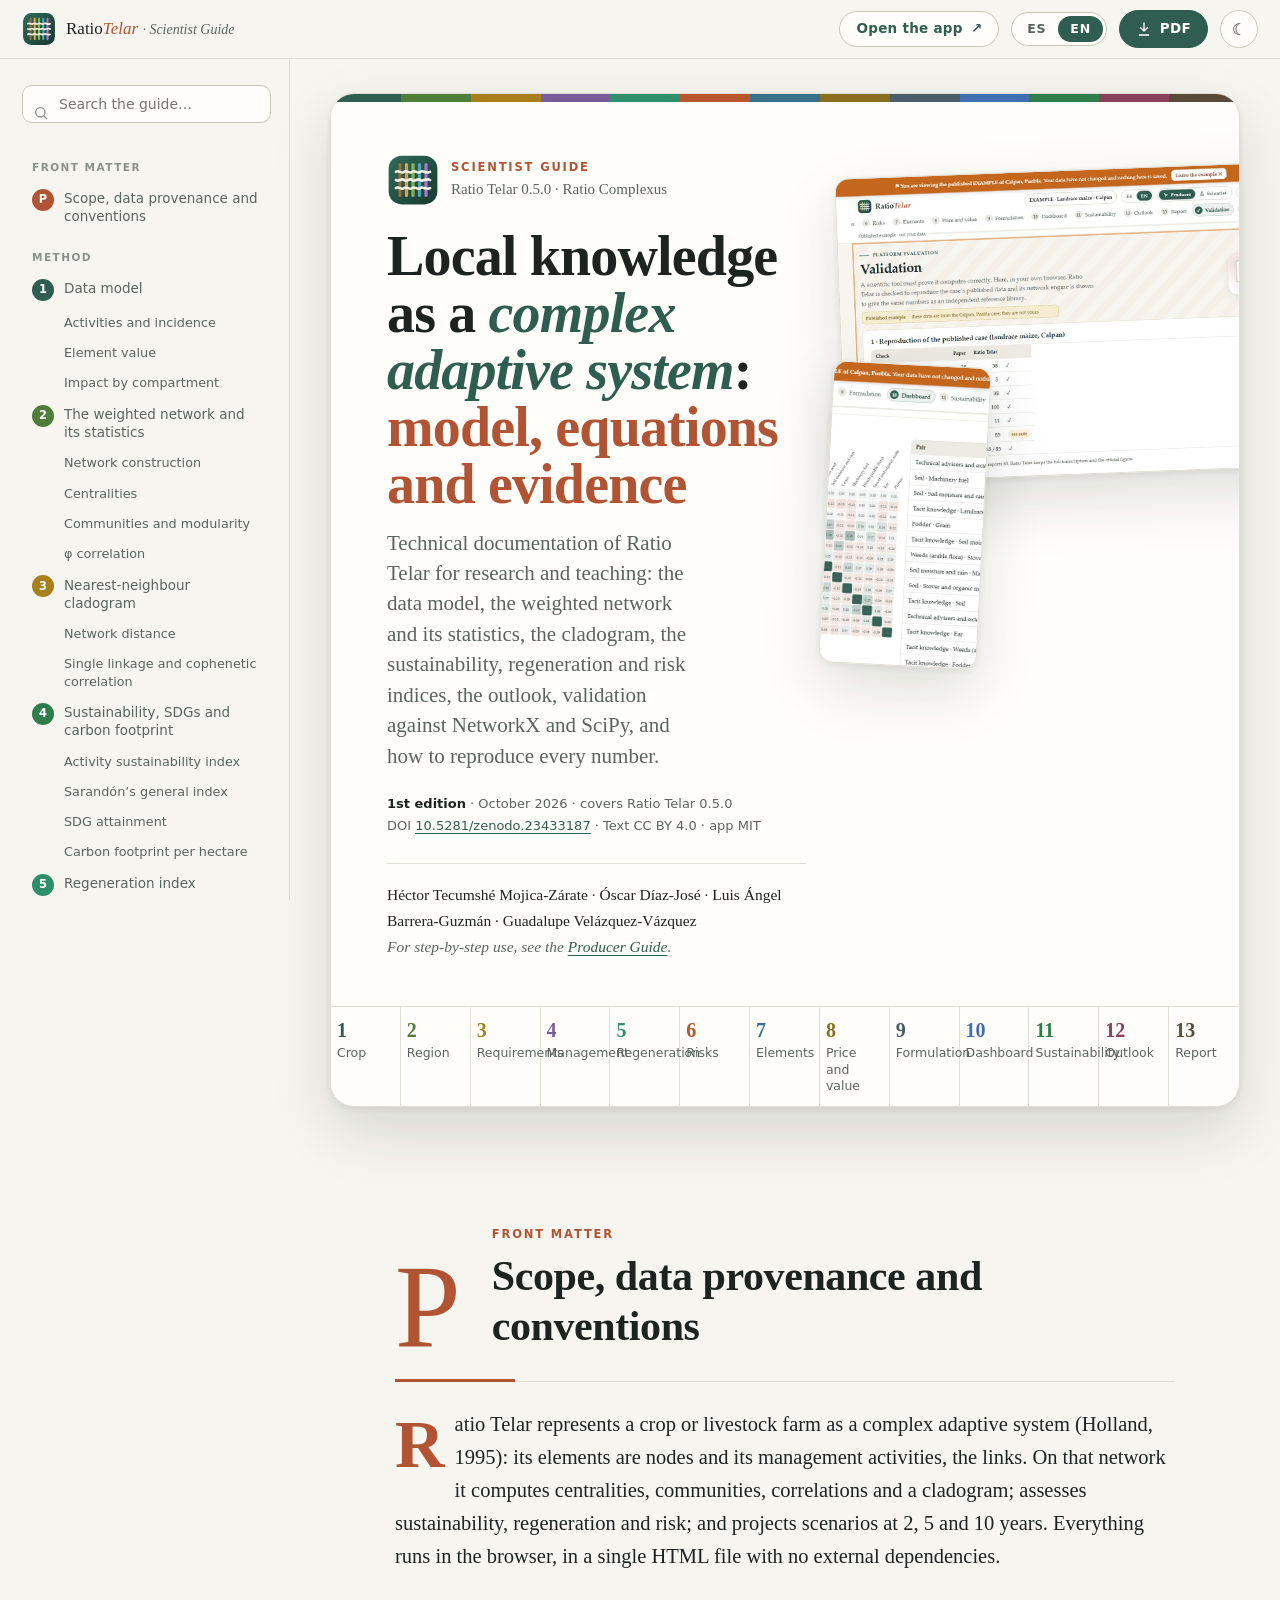
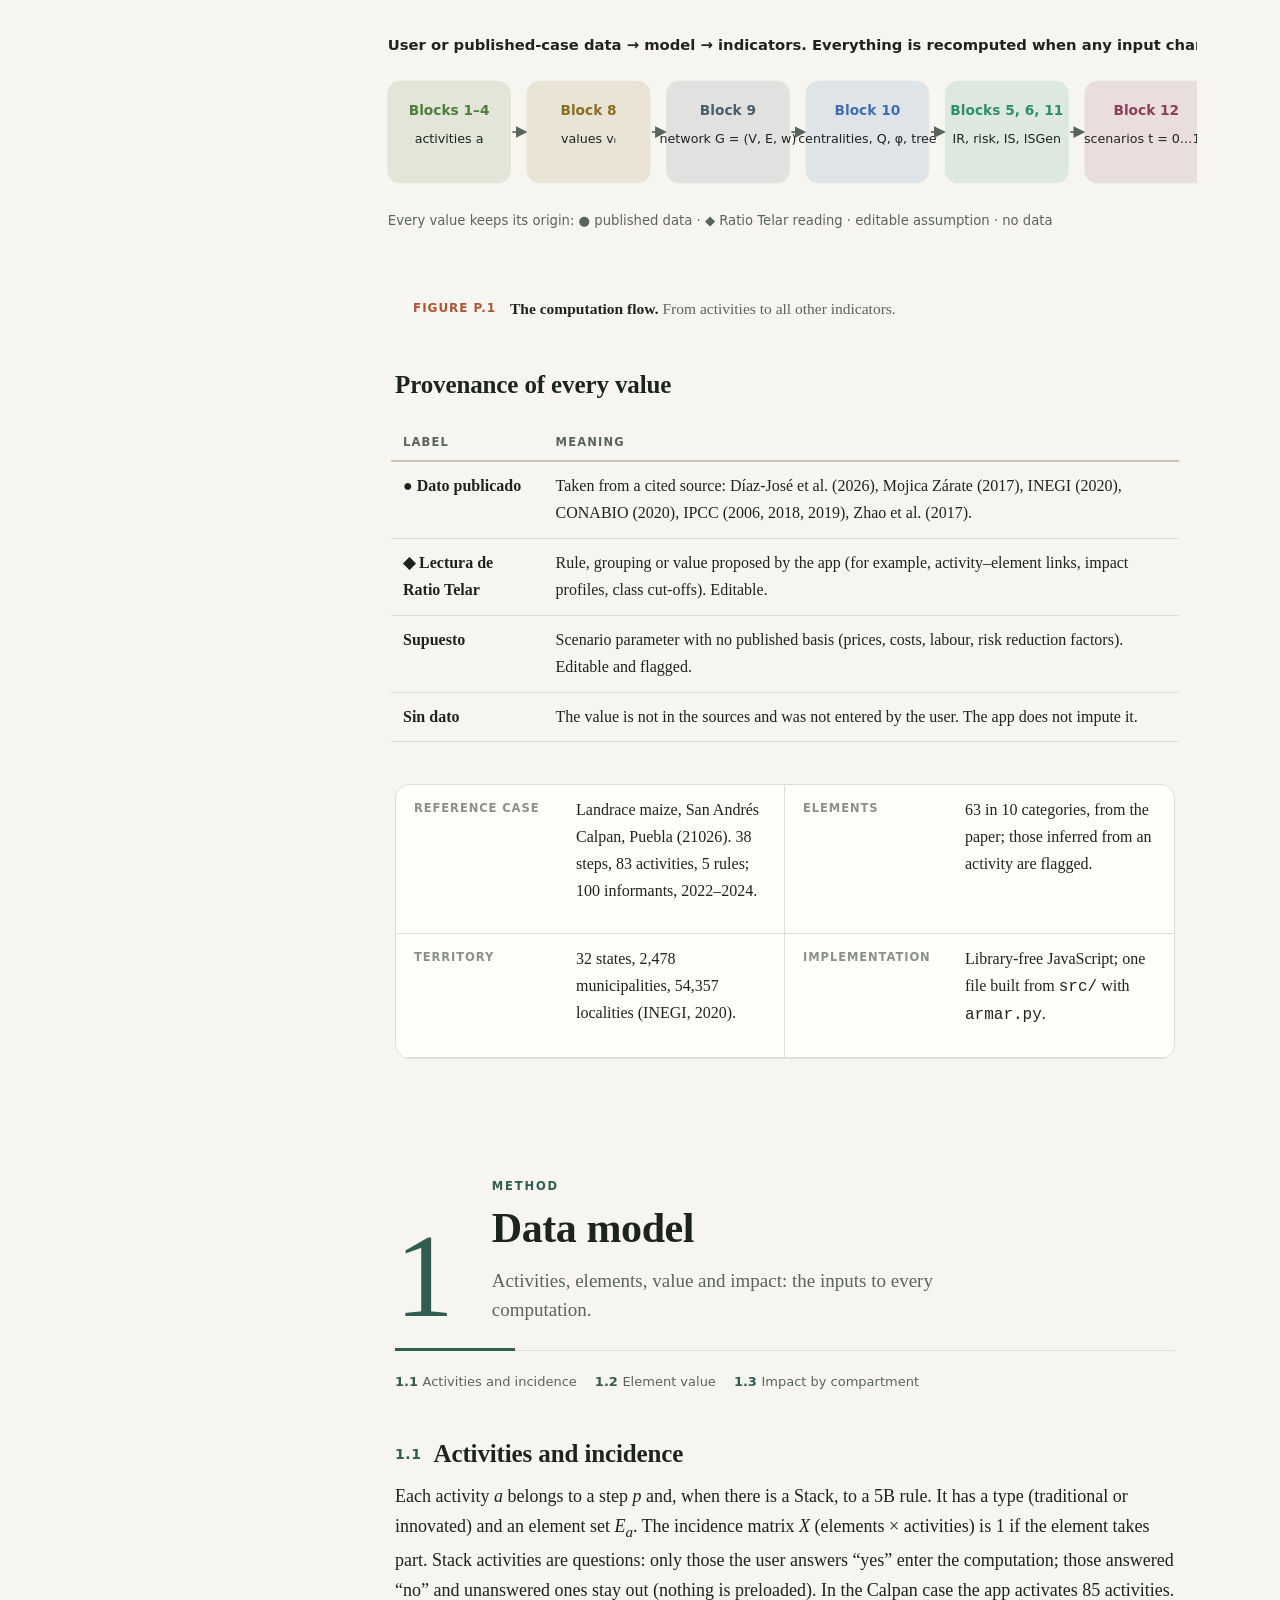
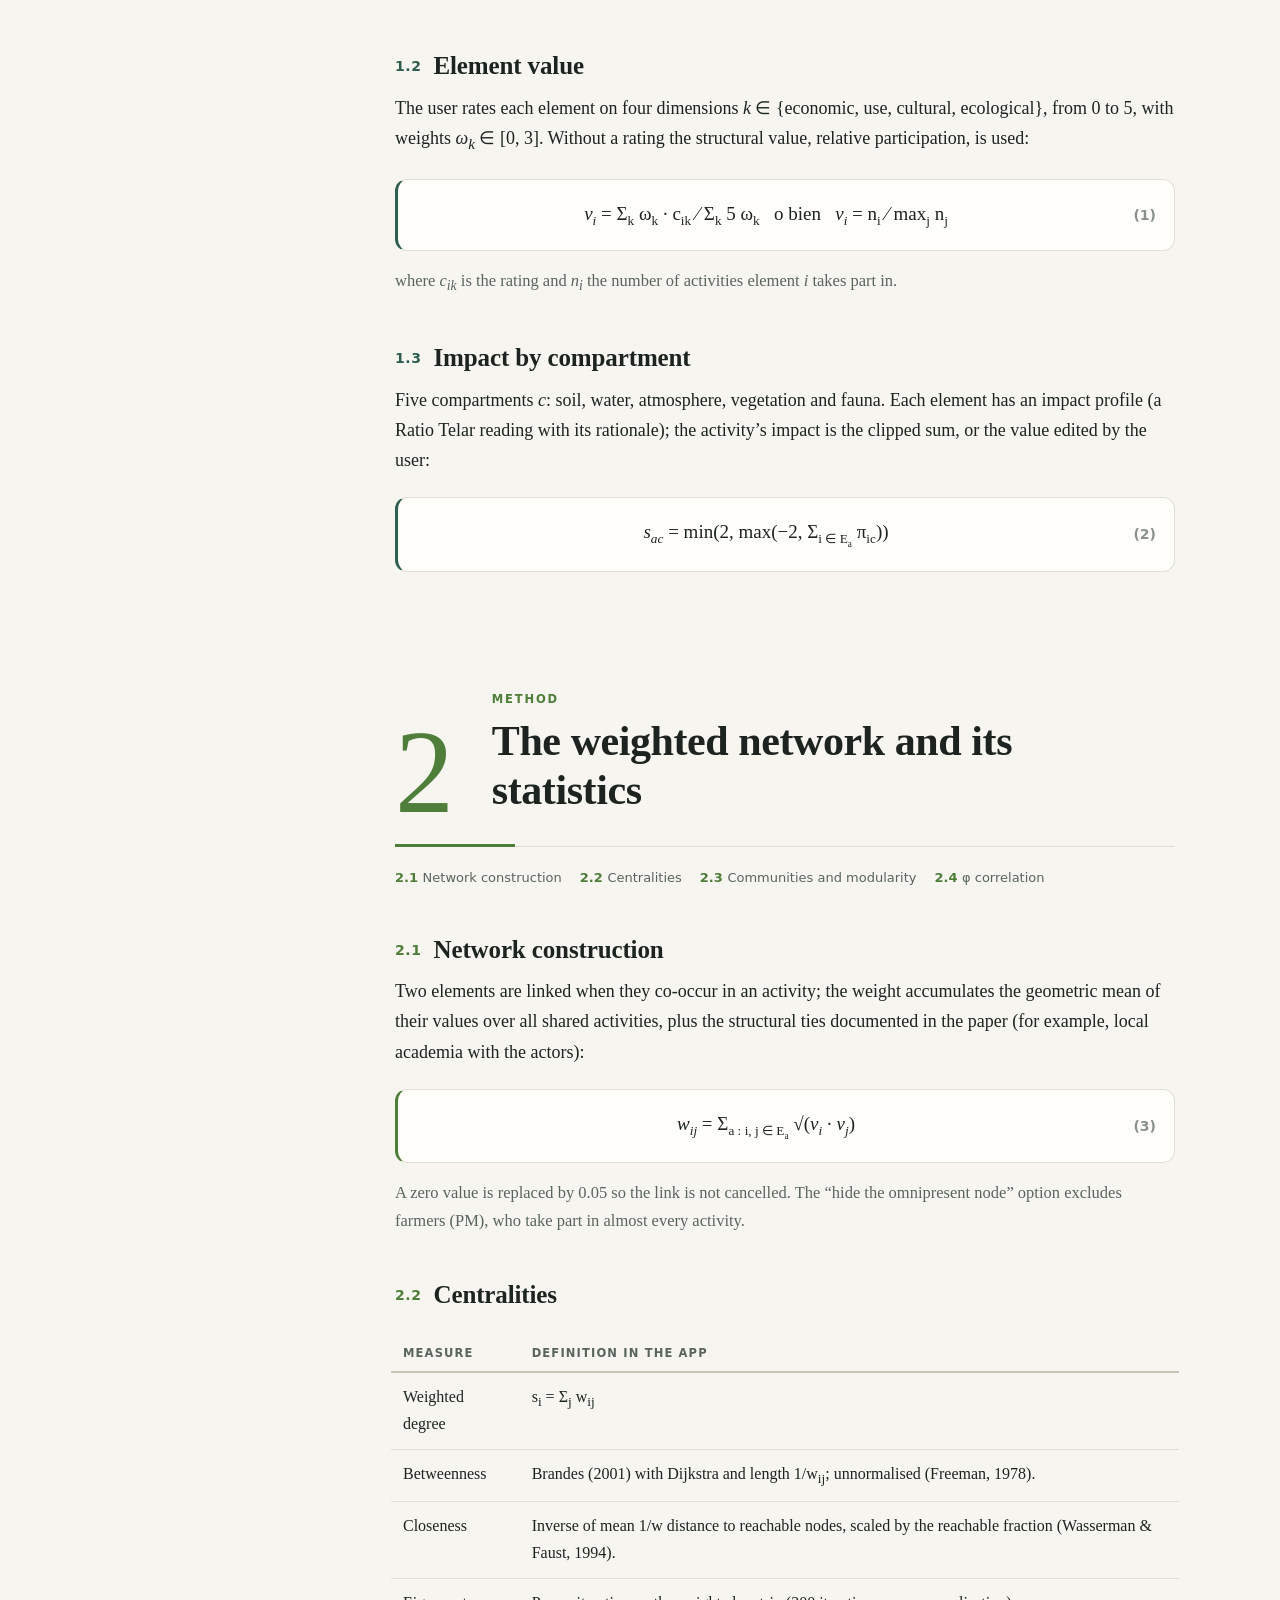
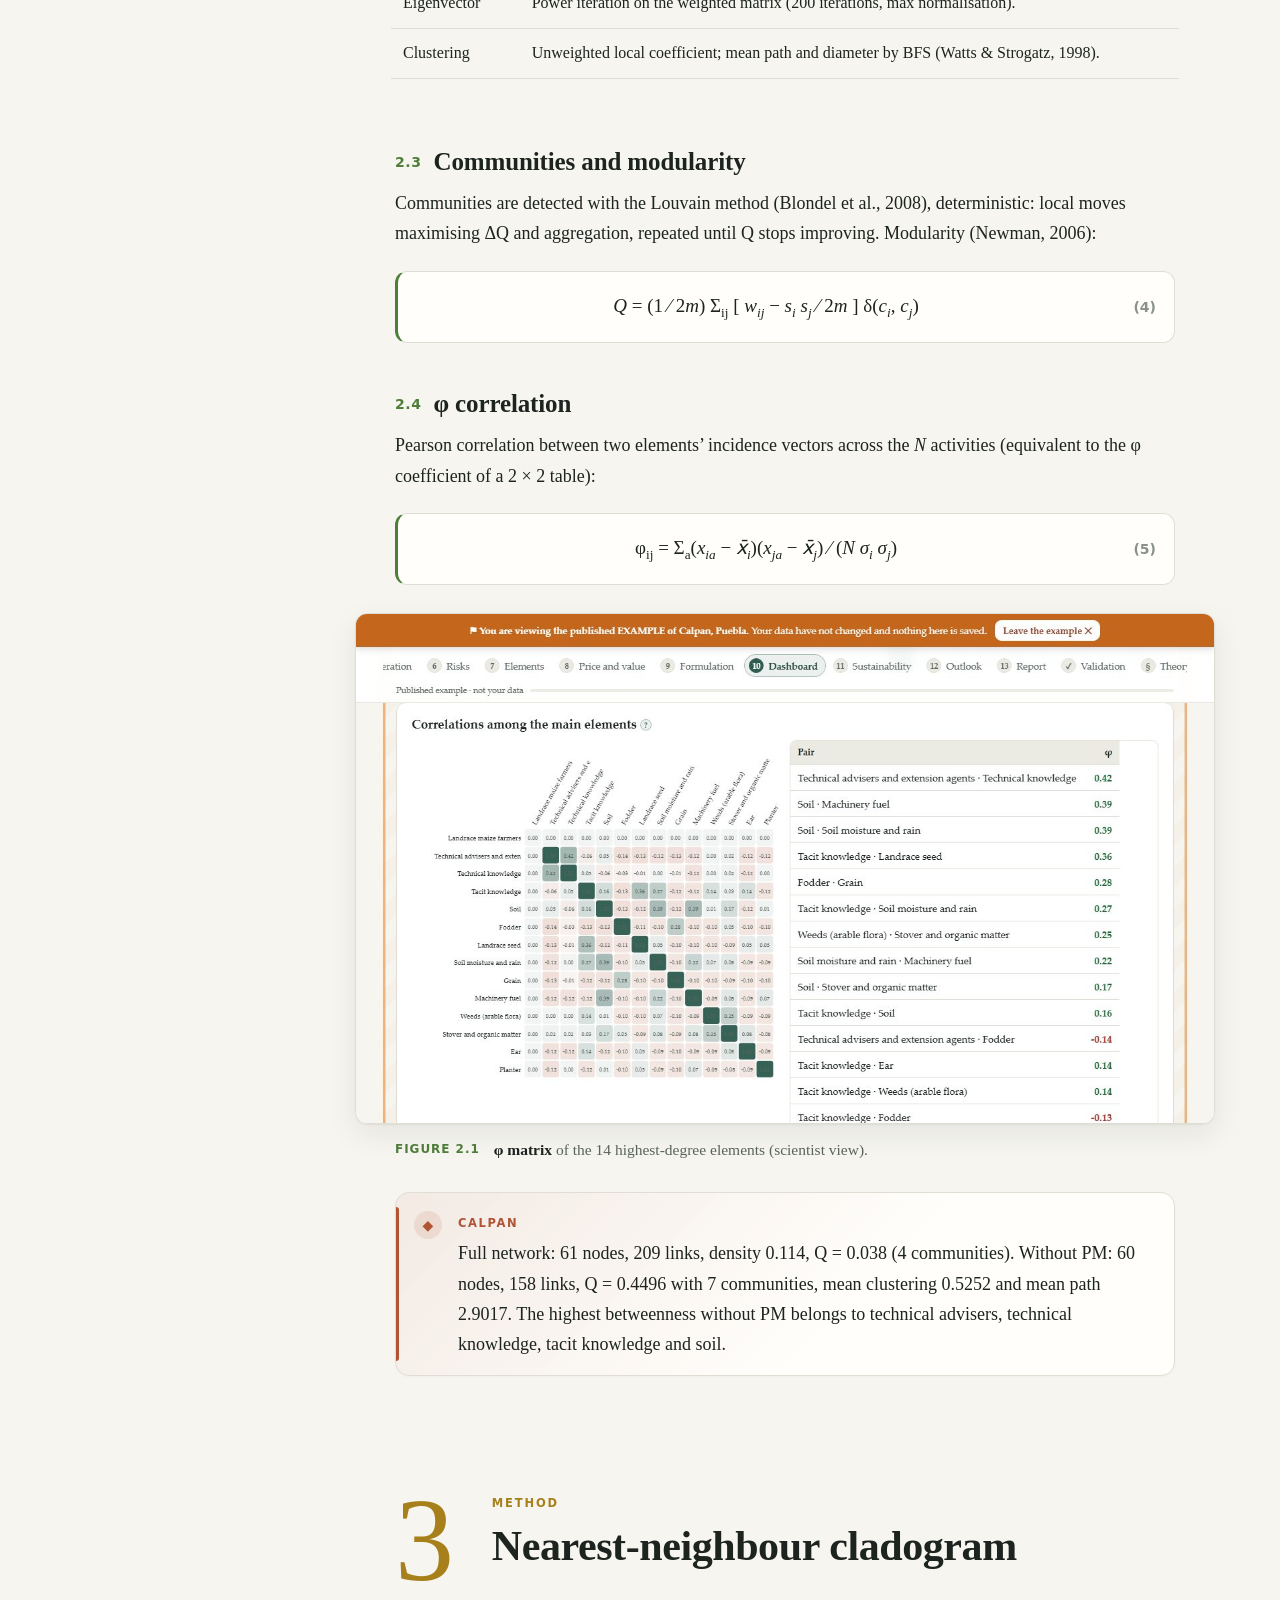
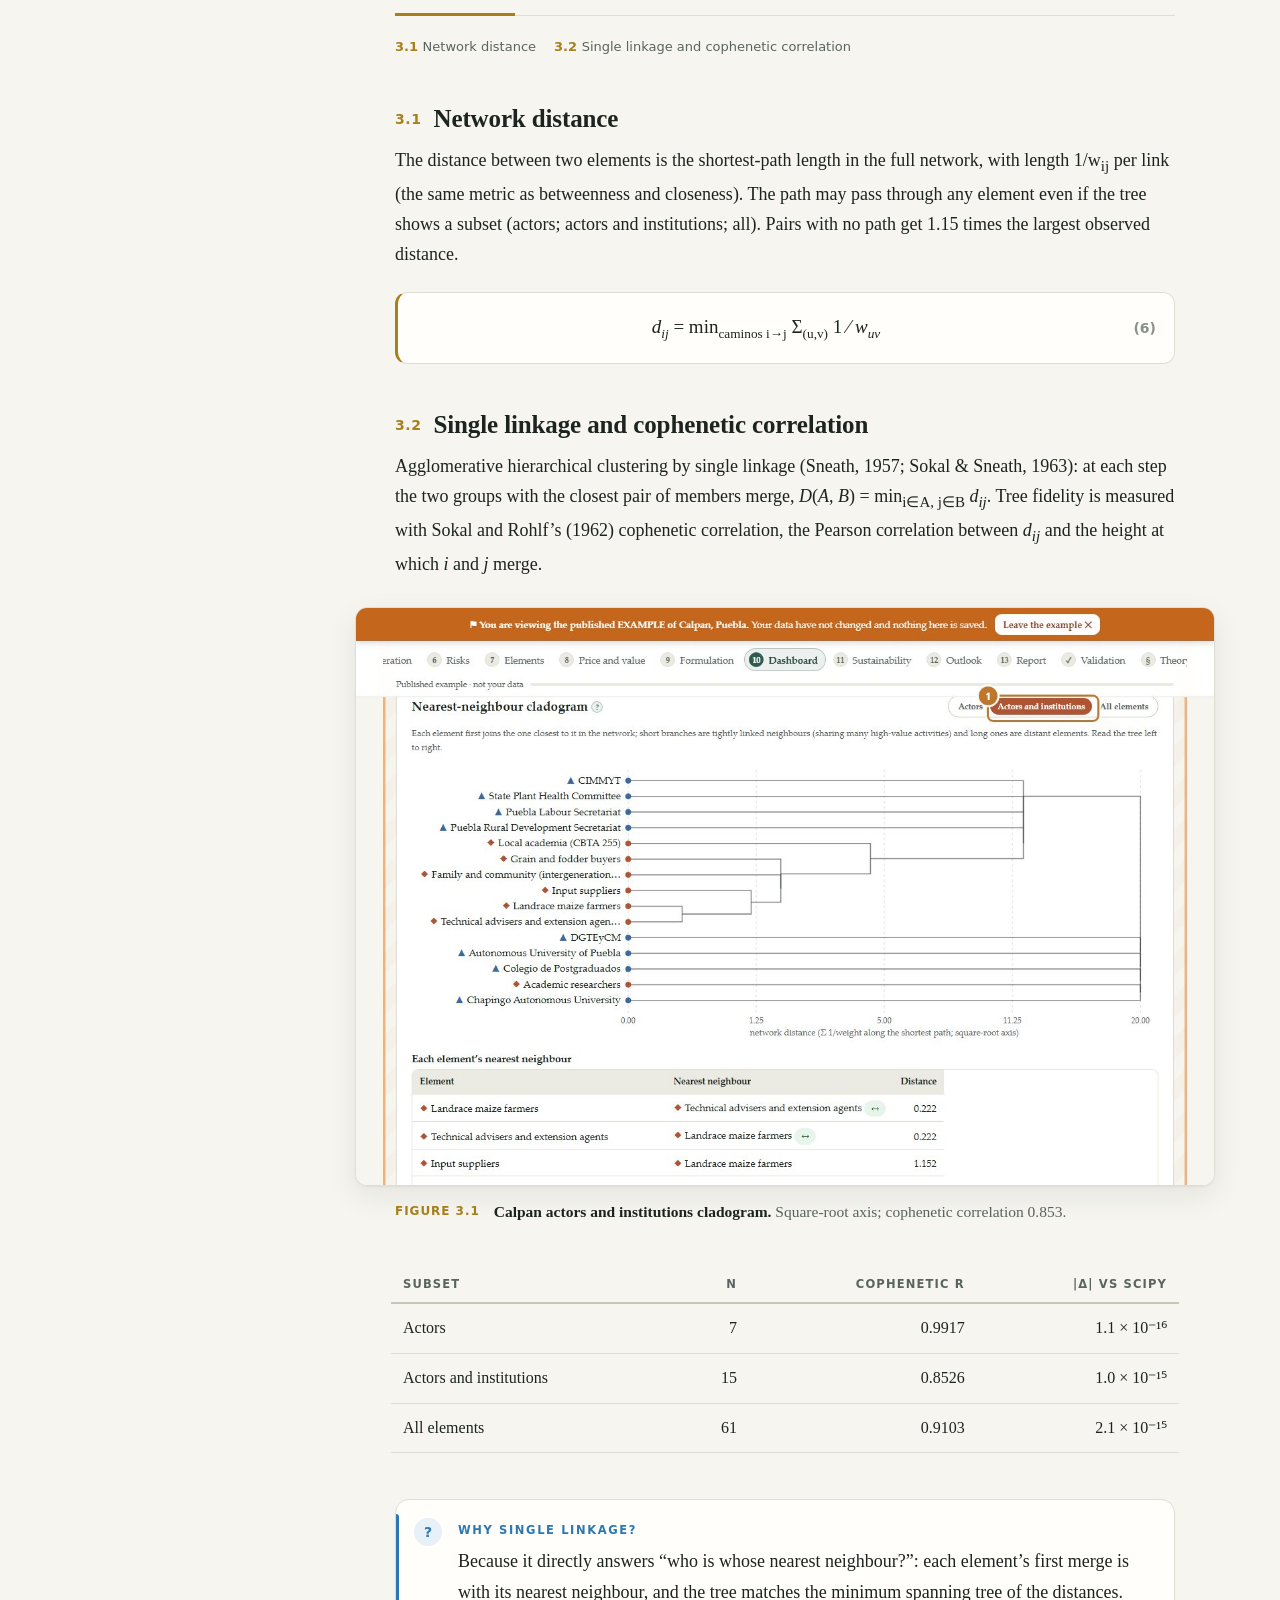
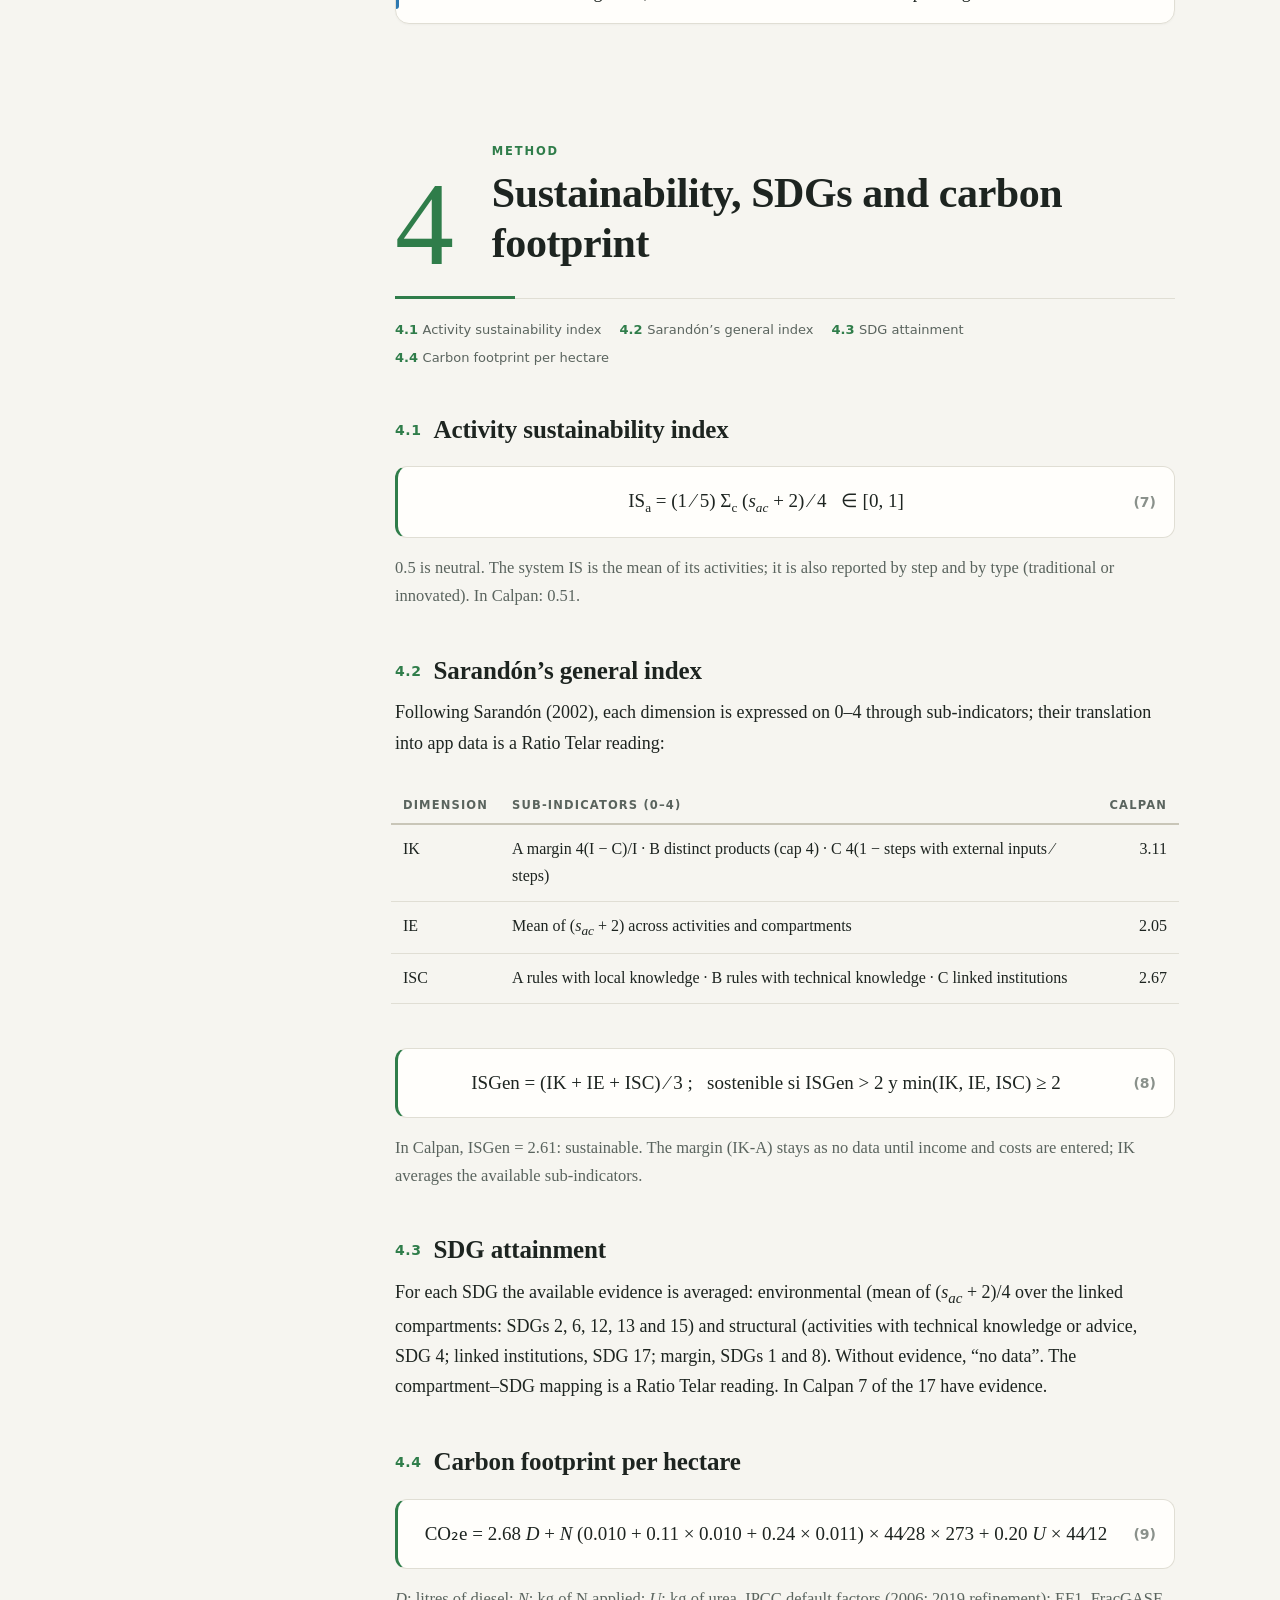
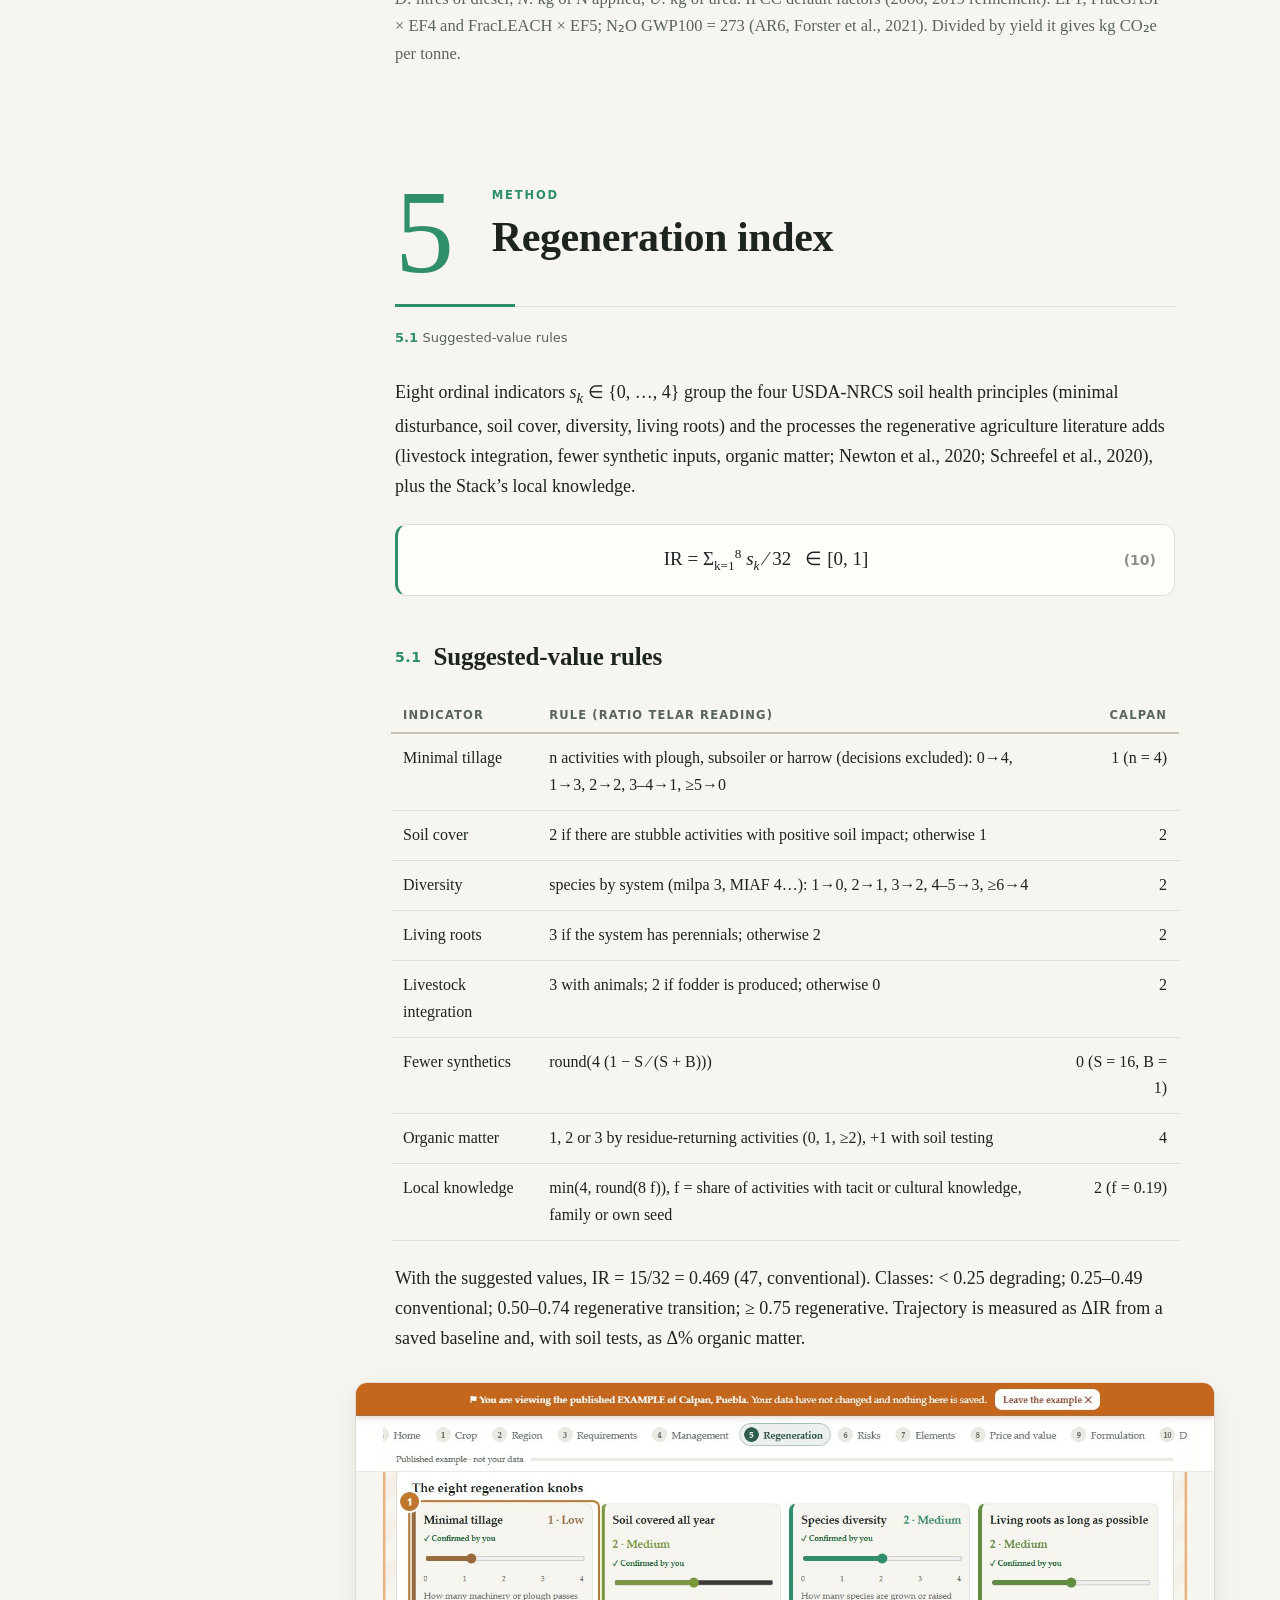
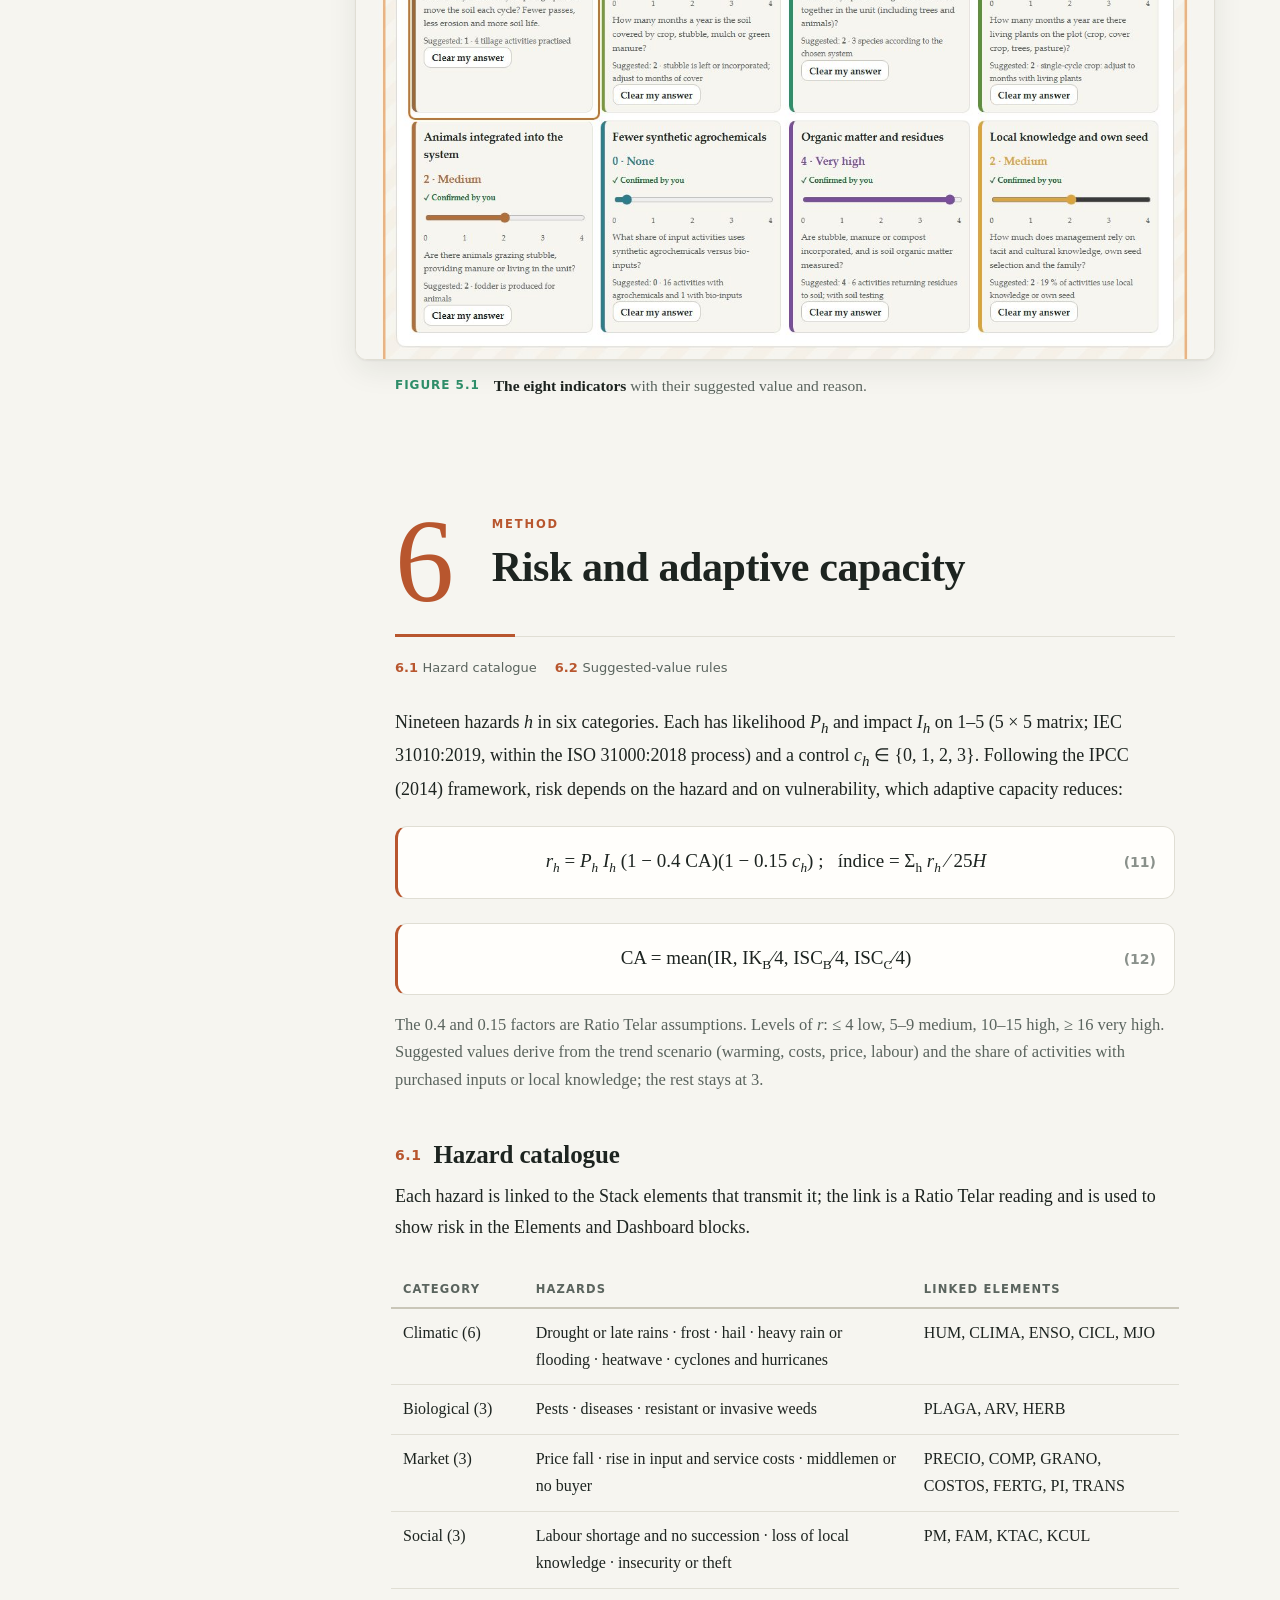
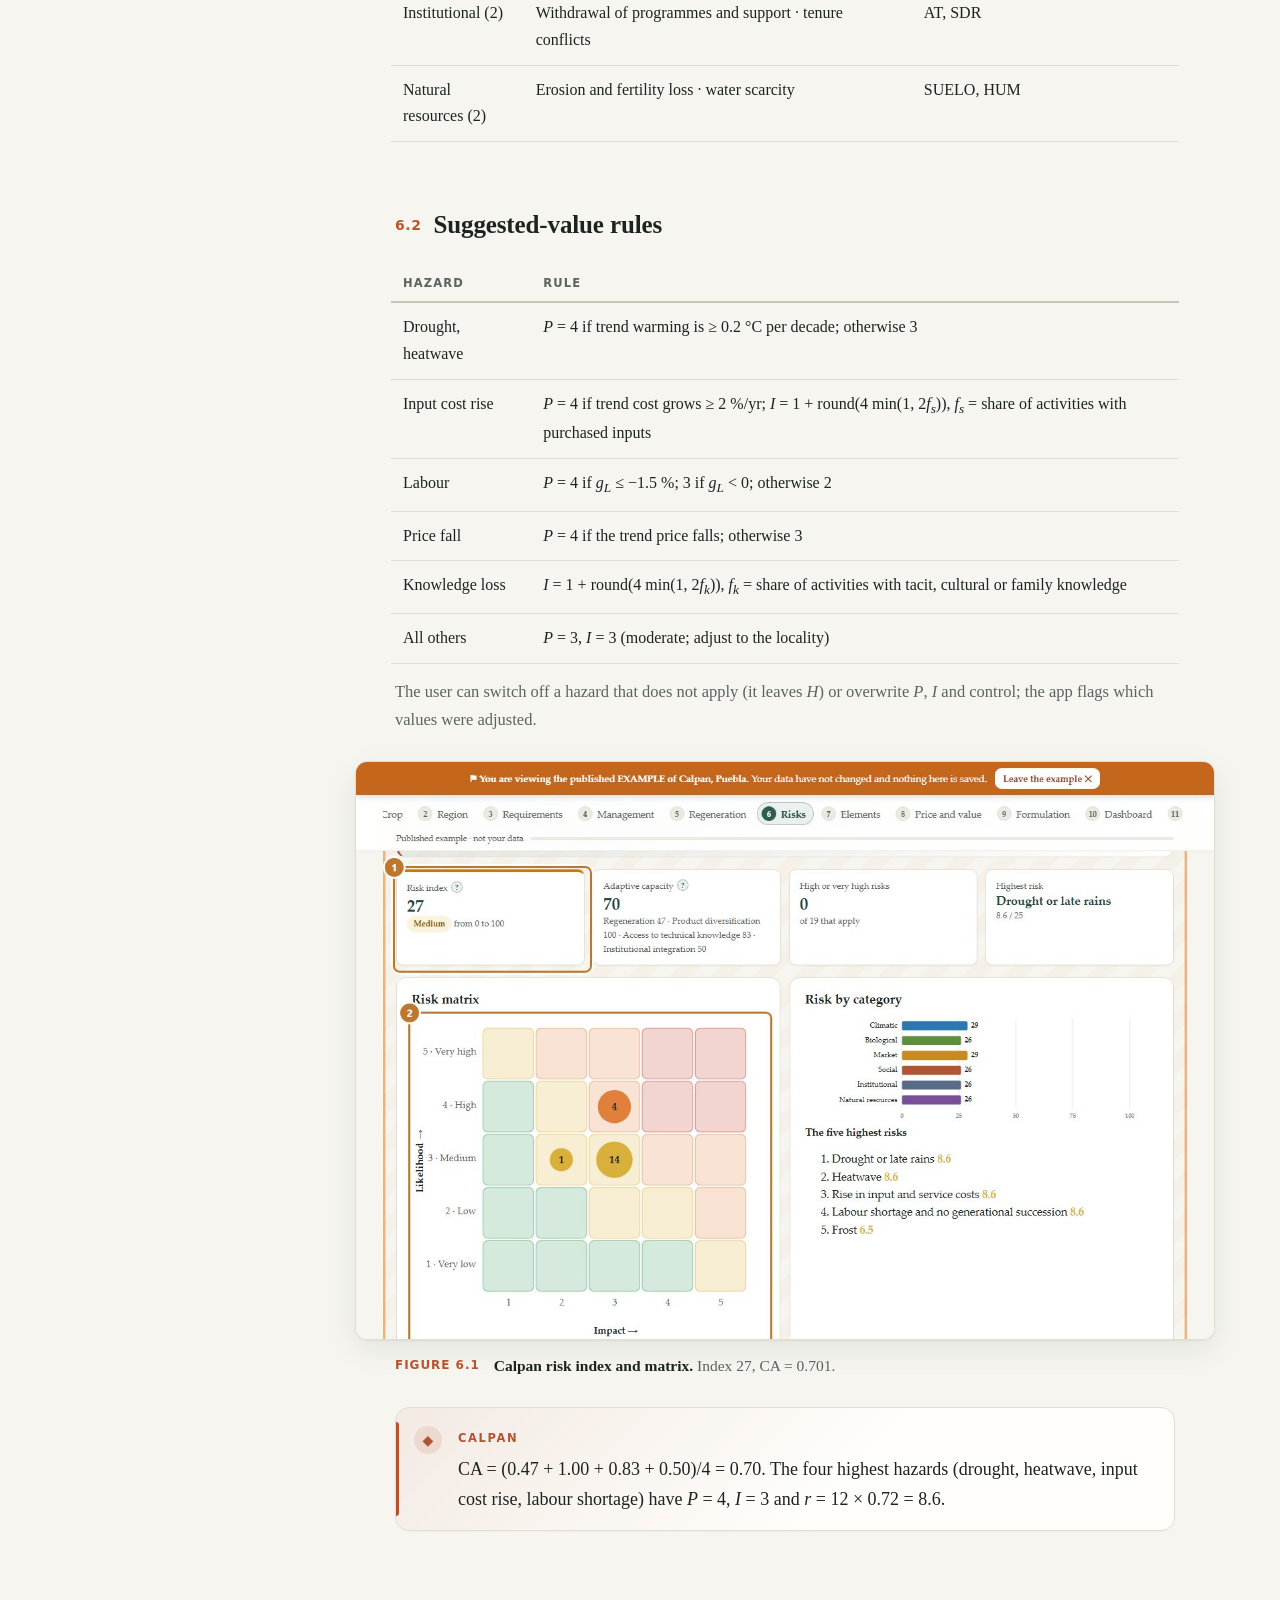
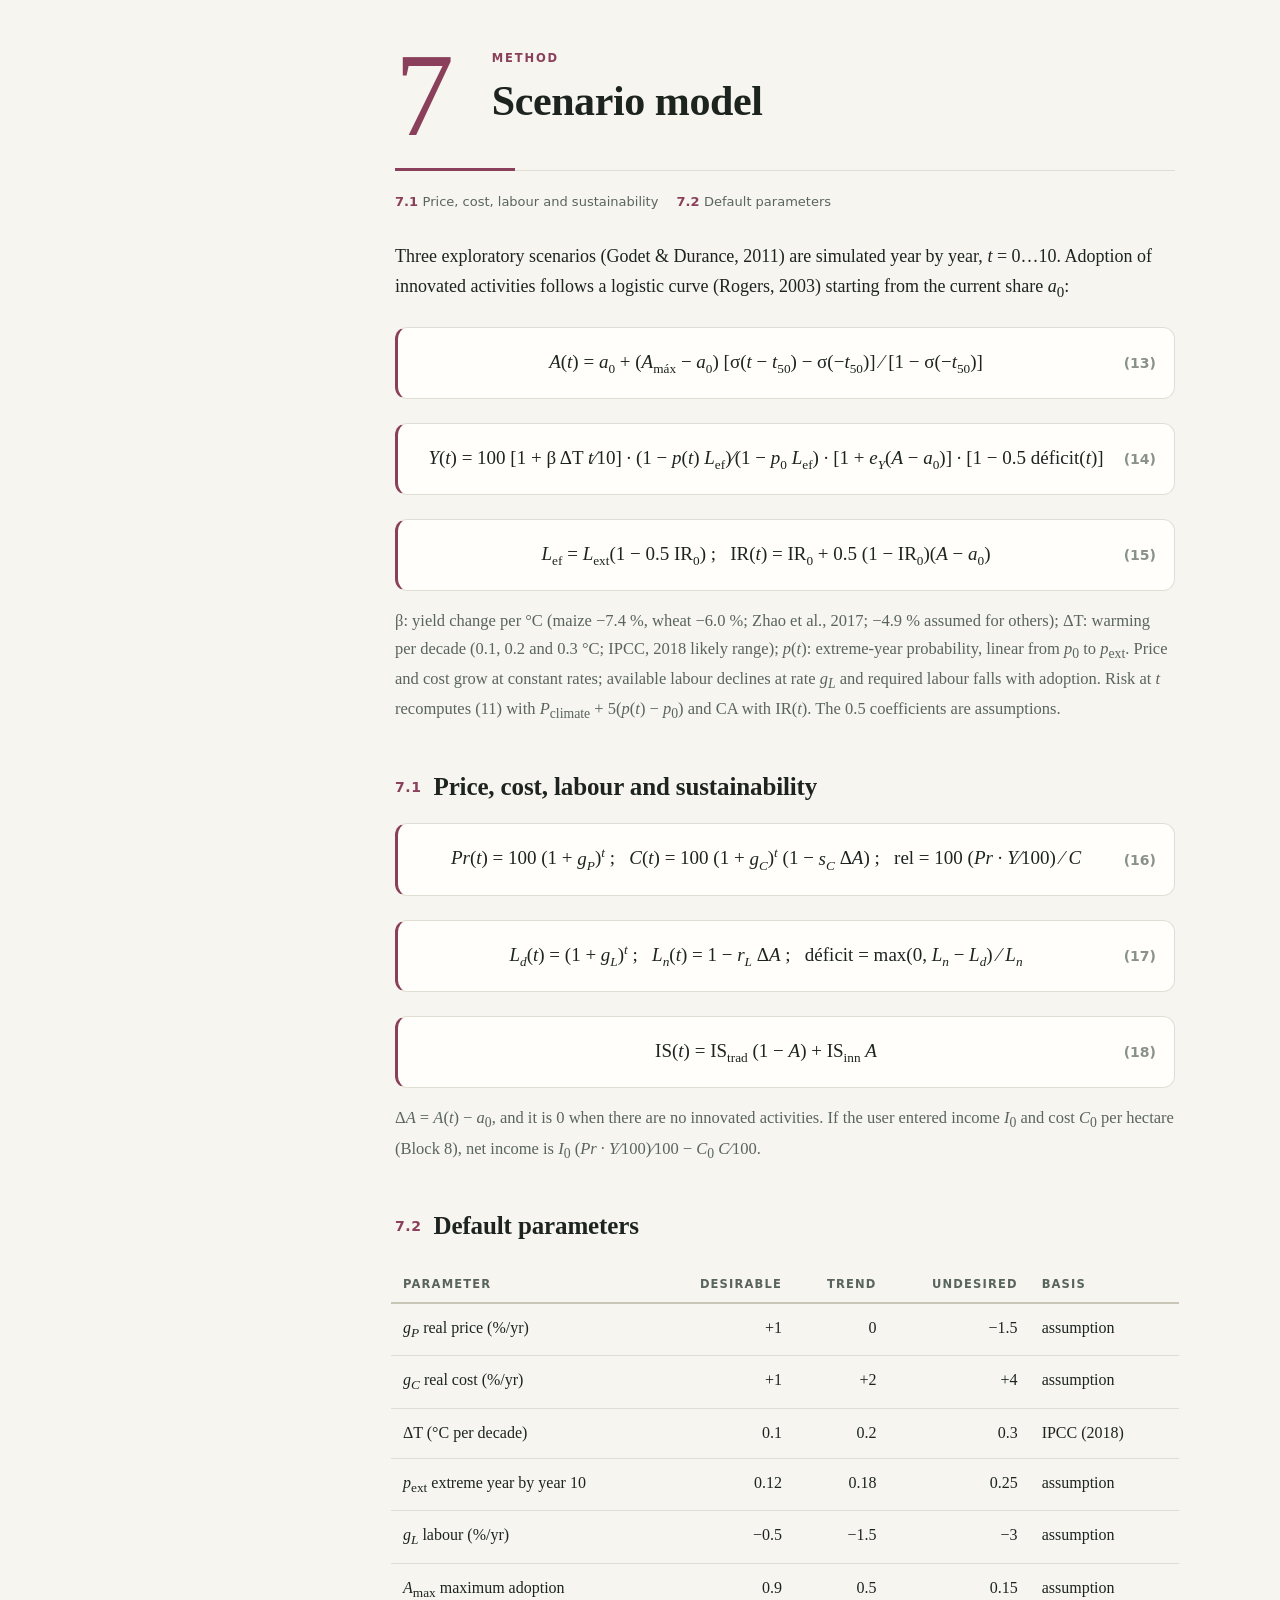
==== instructivo-cientifico.html @ 3e713306 "Instructivos 2.ª edición con DOI propio en Zenodo y enlaces desde el inicio - Productor: 10.5281/zen" ====
<!doctype html>
<html lang="es" data-lang="es">
<head>
<meta charset="utf-8">
<meta name="viewport" content="width=device-width, initial-scale=1">
<title>Ratio Telar · Instructivo del Científico</title>
<meta name="description" content="Instructivo del Científico de Ratio Telar: modelo, ecuaciones, validación y reproducibilidad. · Ratio Telar Scientist Guide.">
<link rel="icon" href="logo.svg" type="image/svg+xml">
<style>

/* =====================================================================
   Ratio Telar · Instructivos
   Misma familia visual que la app: serif clásica, verde pino y cobre.
   ===================================================================== */
:root{
  color-scheme: light;
  --bg:#f6f5f0; --paper:#fffefb; --soft:#efede5; --text:#1d2420; --muted:#5a645e; --faint:#8a918b;
  --line:#e0ded4; --line2:#c9c6b8;
  --pri:#2f5d50; --pri-d:#21453b; --pri-s:rgba(47,93,80,.09);
  --acc:#b05434; --acc-d:#8a3a1f; --acc-s:rgba(176,84,52,.12);
  --ok:#2f8f4a; --ok-s:#e9f5ec; --warn:#b5730c; --warn-s:#fcf3e2; --bad:#b8382e; --bad-s:#fbeae8; --info:#2d78b0; --info-s:#e8f1f8;
  --b1:#2f5d50; --b2:#4f7d3a; --b3:#a7801c; --b4:#7a5c99; --b5:#2f8f6a; --b6:#b8562e; --b7:#39718a; --b8:#8a6d1f; --b9:#4a5d6b; --b10:#3f6fb0; --b11:#2f7d4a; --b12:#8a3f5a; --b13:#5a4a3a;
  --font:"Palatino Linotype",Palatino,"Book Antiqua","URW Palladio L",P052,"TeX Gyre Pagella",Georgia,serif;
  --sans:"Segoe UI",system-ui,-apple-system,"Helvetica Neue",Arial,sans-serif;
  --shadow:0 1px 2px rgba(30,36,24,.06),0 10px 30px rgba(30,36,24,.08);
  --shadow-lg:0 2px 6px rgba(30,36,24,.08),0 24px 60px rgba(30,36,24,.14);
  --r:14px; --side:290px; --col:780px;
}
@media (prefers-color-scheme: dark){
  :root:not([data-theme="light"]){
    color-scheme: dark;
    --bg:#121614; --paper:#191e1b; --soft:#202622; --text:#e7ebe5; --muted:#a9b2ab; --faint:#7c857e;
    --line:#2c342f; --line2:#3b453f;
    --pri:#8fc2ad; --pri-d:#b5dccb; --pri-s:rgba(143,194,173,.12);
    --acc:#ea926b; --acc-d:#f4b596; --acc-s:rgba(234,146,107,.14);
    --ok:#6cc488; --ok-s:rgba(108,196,136,.12); --warn:#e7b052; --warn-s:rgba(231,176,82,.12); --bad:#ee8a7f; --bad-s:rgba(238,138,127,.12); --info:#78b8e4; --info-s:rgba(120,184,228,.12);
    --b1:#8fc2ad; --b2:#a9cf7e; --b3:#e3c063; --b4:#bba3d6; --b5:#86d1a2; --b6:#ec9a72; --b7:#86c3dc; --b8:#e0c06e; --b9:#9fb4c2; --b10:#9dbbe8; --b11:#86d1a2; --b12:#e08aa8; --b13:#c9b6a3;
    --shadow:0 1px 2px rgba(0,0,0,.4),0 10px 30px rgba(0,0,0,.35); --shadow-lg:0 2px 6px rgba(0,0,0,.45),0 24px 60px rgba(0,0,0,.5);
  }
}
:root[data-theme="dark"]{
  color-scheme: dark;
  --bg:#121614; --paper:#191e1b; --soft:#202622; --text:#e7ebe5; --muted:#a9b2ab; --faint:#7c857e;
  --line:#2c342f; --line2:#3b453f;
  --pri:#8fc2ad; --pri-d:#b5dccb; --pri-s:rgba(143,194,173,.12);
  --acc:#ea926b; --acc-d:#f4b596; --acc-s:rgba(234,146,107,.14);
  --ok:#6cc488; --ok-s:rgba(108,196,136,.12); --warn:#e7b052; --warn-s:rgba(231,176,82,.12); --bad:#ee8a7f; --bad-s:rgba(238,138,127,.12); --info:#78b8e4; --info-s:rgba(120,184,228,.12);
  --b1:#8fc2ad; --b2:#a9cf7e; --b3:#e3c063; --b4:#bba3d6; --b5:#86d1a2; --b6:#ec9a72; --b7:#86c3dc; --b8:#e0c06e; --b9:#9fb4c2; --b10:#9dbbe8; --b11:#86d1a2; --b12:#e08aa8; --b13:#c9b6a3;
  --shadow:0 1px 2px rgba(0,0,0,.4),0 10px 30px rgba(0,0,0,.35); --shadow-lg:0 2px 6px rgba(0,0,0,.45),0 24px 60px rgba(0,0,0,.5);
}

/* ---------- idioma: solo se ve el activo ---------- */
html[data-lang="es"] [lang="en"]:not(html), html[data-lang="en"] [lang="es"]:not(html){display:none!important}

*{box-sizing:border-box}
html,body{overflow-x:clip}
html{scroll-behavior:smooth;scroll-padding-top:84px}
body{margin:0;background:var(--bg);color:var(--text);font-family:var(--font);font-size:18px;line-height:1.68;
  -webkit-font-smoothing:antialiased;text-rendering:optimizeLegibility;font-variant-numeric:lining-nums proportional-nums}
img{max-width:100%;display:block}
a{color:var(--pri);text-decoration-thickness:1px;text-underline-offset:3px}
b,strong{font-weight:700}
h1,h2,h3,h4{font-weight:700;line-height:1.18;color:var(--text);font-variant-numeric:lining-nums}
table,.num,.kpi b,figure figcaption .fn{font-variant-numeric:lining-nums tabular-nums}
.sc{font-variant:small-caps;letter-spacing:.06em}
.eyebrow{font-family:var(--sans);font-size:11.5px;font-weight:700;letter-spacing:.16em;text-transform:uppercase;color:var(--acc)}

/* ---------- barra superior ---------- */
.top{position:sticky;top:0;z-index:50;display:flex;align-items:center;gap:12px;padding:10px 22px;
  background:color-mix(in srgb,var(--bg) 86%,transparent);backdrop-filter:saturate(1.4) blur(12px);-webkit-backdrop-filter:saturate(1.4) blur(12px);border-bottom:1px solid var(--line)}
.top .brand{display:flex;align-items:center;gap:10px;text-decoration:none;color:var(--text);min-width:0}
.top .brand img{width:34px;height:34px;border-radius:9px;flex:none}
.top .brand span{font-size:17px;white-space:nowrap;overflow:hidden;text-overflow:ellipsis}
.top .brand i{color:var(--acc)}
.top .brand small{color:var(--muted);font-style:italic;font-size:14px}
.top .sp{flex:1}
.seg{display:inline-flex;border:1px solid var(--line2);border-radius:999px;padding:3px;background:var(--paper)}
.seg button{border:0;background:none;font:700 12.5px/1 var(--sans);letter-spacing:.06em;color:var(--muted);padding:7px 12px;border-radius:999px;cursor:pointer}
.seg button.on{background:var(--pri);color:var(--paper)}
:root[data-theme="dark"] .seg button.on{color:#10221b}
.ib{display:inline-grid;place-items:center;width:38px;height:38px;border-radius:50%;border:1px solid var(--line2);background:var(--paper);color:var(--text);cursor:pointer;font-size:16px;text-decoration:none}
.btn{display:inline-flex;align-items:center;gap:8px;border:1px solid var(--pri);background:var(--pri);color:var(--paper);font:700 13.5px/1 var(--sans);letter-spacing:.02em;padding:10px 16px;border-radius:999px;cursor:pointer;text-decoration:none}
.btn.ghost{background:var(--paper);color:var(--pri);border-color:var(--line2)}
.btn svg{width:16px;height:16px}
#leido{position:absolute;left:0;bottom:-1px;height:2px;width:0;background:linear-gradient(90deg,var(--pri),var(--acc))}
#menuBtn{display:none}

/* ---------- maqueta ---------- */
.layout{display:grid;grid-template-columns:var(--side) minmax(0,1fr);max-width:1320px;margin:0 auto}
aside.toc{position:sticky;top:59px;align-self:start;height:calc(100vh - 59px);overflow:auto;padding:26px 18px 40px 22px;border-right:1px solid var(--line);font-family:var(--sans);font-size:13.5px}
.search{position:relative;margin-bottom:18px}
.search input{width:100%;padding:10px 12px 10px 36px;border:1px solid var(--line2);border-radius:10px;background:var(--paper);color:var(--text);font:14px var(--sans)}
.search svg{position:absolute;left:11px;top:50%;width:16px;height:16px;transform:translateY(-50%);color:var(--faint)}
.search .hits{font-size:12px;color:var(--muted);margin:6px 2px 0;min-height:1em}
.toc ol{list-style:none;margin:0;padding:0}
.toc li{margin:1px 0}
.toc a{display:flex;gap:10px;align-items:baseline;padding:6px 10px;border-radius:8px;color:var(--muted);text-decoration:none;line-height:1.35}
.toc a:hover{background:var(--soft);color:var(--text)}
.toc a.act{background:var(--pri-s);color:var(--text);font-weight:600}
.toc .n{flex:none;display:inline-grid;place-items:center;width:22px;height:22px;border-radius:50%;font-size:11.5px;font-weight:700;color:#fff;background:var(--c,var(--faint))}
:root[data-theme="dark"] .toc .n{color:#111}
.toc .sub a{padding-left:42px;font-size:12.8px}
.toc .sub a.act{font-weight:600}
.toc .grp{margin:18px 10px 6px;font-size:10.5px;font-weight:700;letter-spacing:.14em;text-transform:uppercase;color:var(--faint)}
.toc li.hide{display:none}

main{min-width:0;padding:0 40px 120px}
.doc{max-width:var(--col);margin:0 auto}

/* ---------- portada ---------- */
.cover{position:relative;margin:34px auto 30px;max-width:1040px;border-radius:24px;overflow:hidden;background:var(--paper);box-shadow:var(--shadow-lg);border:1px solid var(--line)}
.cover .band{display:flex;height:8px}.cover .band i{flex:1}
.cover .in{display:grid;grid-template-columns:1.1fr .9fr;gap:34px;padding:52px 56px 46px}
.cover .kick{display:flex;align-items:center;gap:12px;margin-bottom:22px}
.cover .kick img{width:52px;height:52px;border-radius:13px}
.cover h1{font-size:clamp(38px,4.6vw,56px);margin:0 0 6px;letter-spacing:-.015em;line-height:1.02}
.cover h1 em{font-style:italic;color:var(--pri);font-weight:600}
.cover h1 .a{color:var(--acc)}
.cover .sub{font-size:21px;color:var(--muted);margin:14px 0 22px;max-width:30ch;line-height:1.45}
.cover .meta{font-family:var(--sans);font-size:13px;color:var(--muted);line-height:1.7}
.cover .meta b{color:var(--text)}
.cover .who{margin-top:26px;padding-top:18px;border-top:1px solid var(--line);font-size:15.5px}
.cover .who span{color:var(--muted);font-style:italic}
.cover .art{position:relative;min-height:380px}
.cover .art .frame{position:absolute;right:-110px;top:16px;width:calc(100% + 110px);border-radius:14px;overflow:hidden;box-shadow:var(--shadow-lg);border:1px solid var(--line);transform:rotate(-2.2deg)}
.cover .art .frame.b{top:210px;right:auto;left:-14px;width:46%;transform:rotate(3deg)}
.cover .steps{display:grid;grid-template-columns:repeat(13,minmax(0,1fr));border-top:1px solid var(--line);font-family:var(--sans)}
.cover .steps div{padding:10px 6px 12px;border-right:1px solid var(--line);font-size:12.5px;color:var(--muted);line-height:1.3}
.cover .steps div:last-child{border-right:0}
.cover .steps b{display:block;font-size:20px;font-family:var(--font);color:var(--c);margin-bottom:2px}

/* ---------- capítulos ---------- */
.chap{position:relative;margin-top:80px;padding-top:4px}
.chap-head{position:relative;display:grid;grid-template-columns:auto 1fr;gap:4px 26px;align-items:end;padding:34px 0 26px;margin-bottom:26px;border-bottom:1px solid var(--line)}
.chap-head .big{grid-row:span 3;font-size:118px;line-height:.8;font-weight:400;color:var(--c);font-variant-numeric:lining-nums;letter-spacing:-.04em}
.chap-head .eyebrow{color:var(--c)}
.chap-head h2{font-size:clamp(30px,3.6vw,42px);margin:4px 0 0;letter-spacing:-.01em;padding-right:76px}
.chap-head p{grid-column:2;margin:10px 0 0;color:var(--muted);font-size:19px;line-height:1.5;max-width:56ch}
.chap-head .rule{position:absolute;left:0;bottom:-1px;width:120px;height:3px;background:var(--c)}
.chap-head .ico{position:absolute;right:0;top:20px;width:64px;height:64px;color:var(--c);opacity:.9}
.inchap{display:flex;flex-wrap:wrap;gap:6px 18px;margin:-6px 0 28px;font-family:var(--sans);font-size:13px}
.inchap a{color:var(--muted);text-decoration:none}
.inchap a::before{content:attr(data-n)" ";color:var(--c);font-weight:700}
.inchap a:hover{color:var(--text)}

h3{font-size:25px;margin:46px 0 12px;letter-spacing:-.005em;scroll-margin-top:84px}
h3 .sn{font-family:var(--sans);font-size:14px;font-weight:700;color:var(--c,var(--acc));margin-right:12px;vertical-align:3px;letter-spacing:.04em}
h4{font-size:19px;margin:28px 0 8px}
p{margin:0 0 16px}
.lead{font-size:20.5px;line-height:1.6;color:var(--text)}
.lead::first-letter{float:left;font-size:3.35em;line-height:.9;padding:6px 10px 0 0;color:var(--c,var(--pri));font-weight:600}
ul,ol{padding-left:24px;margin:0 0 18px}
li{margin:5px 0}
li::marker{color:var(--c,var(--acc))}
kbd,.ui{font-family:var(--sans);font-size:.78em;font-weight:700;letter-spacing:.01em;white-space:nowrap;padding:3px 9px 3px;border-radius:7px;border:1px solid var(--line2);border-bottom-width:2px;background:var(--paper);color:var(--text);vertical-align:1px}
.ui.pri{background:var(--pri);border-color:var(--pri-d);color:var(--paper)}
.path{font-family:var(--sans);font-size:.8em;font-weight:600;color:var(--pri);white-space:nowrap}
.path i{font-style:normal;color:var(--faint);margin:0 5px}
.val{font-family:var(--sans);font-size:.84em;font-weight:600;background:var(--soft);padding:1px 7px;border-radius:5px;white-space:nowrap}

/* ---------- recuadros ---------- */
.box{position:relative;margin:24px 0;padding:18px 22px 16px 62px;border-radius:var(--r);background:var(--paper);border:1px solid var(--line);box-shadow:0 1px 2px rgba(0,0,0,.03)}
.box::before{content:"";position:absolute;left:0;top:14px;bottom:14px;width:3px;border-radius:0 3px 3px 0;background:var(--k)}
.box .bi{position:absolute;left:18px;top:18px;width:28px;height:28px;border-radius:50%;display:grid;place-items:center;background:var(--ks);color:var(--k);font:700 14px/1 var(--sans)}
.box .bt{display:block;font:700 11.5px/1.2 var(--sans);letter-spacing:.14em;text-transform:uppercase;color:var(--k);margin:6px 0 8px}
.box p:last-child,.box ul:last-child,.box ol:last-child{margin-bottom:0}
.box.tip{--k:var(--pri);--ks:var(--pri-s)}
.box.warn{--k:var(--warn);--ks:var(--warn-s);background:color-mix(in srgb,var(--warn-s) 55%,var(--paper))}
.box.why{--k:var(--info);--ks:var(--info-s)}
.box.farm{--k:var(--acc);--ks:var(--acc-s);background:linear-gradient(135deg,color-mix(in srgb,var(--acc-s) 70%,var(--paper)),var(--paper) 60%)}
.box.rule{--k:var(--ok);--ks:var(--ok-s)}
.box.rule table{margin:6px 0 2px}
.box.rule td:first-child{min-width:200px}

/* ---------- reglas de decisión ---------- */
table{width:100%;border-collapse:collapse;margin:14px 0 22px;font-size:16px}
th{font:700 11.5px/1.3 var(--sans);letter-spacing:.1em;text-transform:uppercase;color:var(--muted);text-align:left;padding:10px 12px;border-bottom:2px solid var(--line2)}
td{padding:11px 12px;border-bottom:1px solid var(--line);vertical-align:top}
td.r,th.r{text-align:right}
tr.hl td{background:var(--acc-s)}
.tbl{overflow-x:auto;margin:0 -4px}
.dot{display:inline-block;width:10px;height:10px;border-radius:50%;margin-right:8px;vertical-align:1px;background:var(--k)}
.dot.ok{--k:var(--ok)} .dot.warn{--k:var(--warn)} .dot.bad{--k:var(--bad)} .dot.info{--k:var(--info)}
.badge{display:inline-block;font:700 12px/1 var(--sans);padding:5px 10px;border-radius:999px;white-space:nowrap}
.badge.ok{background:var(--ok-s);color:var(--ok)} .badge.warn{background:var(--warn-s);color:var(--warn)} .badge.info{background:var(--info-s);color:var(--info)} .badge.acc{background:var(--acc-s);color:var(--acc-d)} .badge.pri{background:var(--pri-s);color:var(--pri)}

/* ---------- figuras con marcas ---------- */
figure{margin:28px -40px 30px;padding:0}
figure.narrow{margin-left:0;margin-right:0}
.shot{position:relative;border-radius:12px;overflow:hidden;border:1px solid var(--line);box-shadow:var(--shadow);background:var(--paper);cursor:zoom-in}
.shot img{width:100%;height:auto}
.mk{position:absolute;pointer-events:none}
.mk .ring{position:absolute;inset:-5px;border:2.5px solid var(--acc);border-radius:10px;box-shadow:0 0 0 4px color-mix(in srgb,var(--acc) 18%,transparent)}
.mk .num{position:absolute;left:-14px;top:-14px;width:28px;height:28px;border-radius:50%;background:var(--acc);color:#fff;font:700 14px/28px var(--sans);text-align:center;box-shadow:0 2px 6px rgba(0,0,0,.25);border:2px solid #fff}
.mk.dotonly .ring{display:none}
figcaption{display:grid;grid-template-columns:auto 1fr;gap:4px 14px;margin:14px 40px 0;font-size:15.5px;color:var(--muted);line-height:1.5}
figure.narrow figcaption{margin-left:0;margin-right:0}
figcaption .fn{font:700 12px/1.6 var(--sans);letter-spacing:.08em;text-transform:uppercase;color:var(--c,var(--acc));white-space:nowrap;padding-top:2px}
figcaption b{color:var(--text)}
.legend{list-style:none;counter-reset:lg;margin:14px 40px 0;padding:0;display:grid;grid-template-columns:repeat(auto-fit,minmax(260px,1fr));gap:10px 22px;font-size:16px}
figure.narrow .legend{margin-left:0;margin-right:0}
.legend li{counter-increment:lg;display:grid;grid-template-columns:28px 1fr;gap:12px;margin:0;align-items:start}
.legend li::before{content:counter(lg);display:grid;place-items:center;width:26px;height:26px;border-radius:50%;background:var(--acc);color:#fff;font:700 13px/1 var(--sans);margin-top:1px}
.legend li::marker{content:none}
.pair{display:grid;grid-template-columns:1.7fr 1fr;gap:22px;align-items:start;margin:28px -40px}
.pair figure{margin:0}
.pair figcaption{margin:12px 0 0}
.phone{border-radius:28px;padding:10px;background:#1b1f1c;box-shadow:var(--shadow-lg);max-width:290px;margin:0 auto}
.phone .shot{border-radius:20px;border:0}

/* ---------- tarjetas de datos ---------- */
.kpis{display:grid;grid-template-columns:repeat(4,1fr);gap:12px;margin:18px 0 24px}
.kpi{background:var(--paper);border:1px solid var(--line);border-radius:12px;padding:14px 16px}
.kpi span{display:block;font:600 11.5px/1.3 var(--sans);letter-spacing:.06em;text-transform:uppercase;color:var(--muted)}
.kpi b{display:block;font-size:26px;color:var(--pri-d);margin-top:4px;line-height:1.1}
.kpi small{color:var(--muted);font-size:13.5px}
.case{display:grid;grid-template-columns:repeat(3,1fr);gap:0;border:1px solid var(--line);border-radius:var(--r);overflow:hidden;background:var(--paper);margin:20px 0 26px}
.case div{padding:14px 18px;border-right:1px solid var(--line);border-bottom:1px solid var(--line)}
.case div:nth-child(3n){border-right:0}
.case div:nth-last-child(-n+3){border-bottom:0}
.case span{display:block;font:600 11px/1.3 var(--sans);letter-spacing:.1em;text-transform:uppercase;color:var(--faint)}
.case b{font-size:19px}

/* ---------- flujo de 8 pasos ---------- */
.flow{display:grid;grid-template-columns:repeat(4,1fr);gap:12px;margin:22px 0 28px;counter-reset:f}
.flow a{position:relative;display:block;padding:16px 16px 14px;border-radius:12px;background:var(--paper);border:1px solid var(--line);text-decoration:none;color:var(--text);transition:transform .15s,box-shadow .15s}
.flow a:hover{transform:translateY(-2px);box-shadow:var(--shadow)}
.flow a::before{content:"";position:absolute;left:0;right:0;top:0;height:4px;border-radius:12px 12px 0 0;background:var(--c)}
.flow b{display:block;font-size:17px}
.flow .k{font:700 11px/1 var(--sans);letter-spacing:.12em;color:var(--c);text-transform:uppercase}
.flow small{display:block;color:var(--muted);font-size:14px;line-height:1.4;margin-top:4px}
.flow .t{position:absolute;right:12px;top:14px;font:600 11px/1 var(--sans);color:var(--faint)}

/* ---------- comparación antes/después ---------- */
.versus{display:grid;grid-template-columns:1fr auto 1fr;gap:14px;align-items:center;margin:22px 0}
.versus .s{border:1px solid var(--line);border-radius:12px;padding:16px 18px;background:var(--paper)}
.versus .s span{font:600 11.5px/1.3 var(--sans);letter-spacing:.08em;text-transform:uppercase;color:var(--muted)}
.versus .s b{display:block;font-size:28px;line-height:1.2;margin-top:4px}
.versus .s.win{border-color:var(--ok);background:color-mix(in srgb,var(--ok-s) 60%,var(--paper))}
.versus .s.win b{color:var(--ok)}
.versus .arrow{font-size:28px;color:var(--faint)}

/* ---------- diagrama de decisión ---------- */
.dtree{margin:24px 0 30px;padding:22px;border-radius:var(--r);background:var(--paper);border:1px solid var(--line)}
.dtree .q{font-weight:700;font-size:17.5px;margin-bottom:12px}
.dtree ol{list-style:none;padding:0;margin:0;display:grid;gap:10px;counter-reset:d}
.dtree li{counter-increment:d;display:grid;grid-template-columns:34px 1fr;gap:12px;margin:0;padding:12px 14px;border-radius:10px;background:var(--soft)}
.dtree li::before{content:counter(d);display:grid;place-items:center;width:30px;height:30px;border-radius:8px;background:var(--c,var(--acc));color:#fff;font:700 14px/1 var(--sans)}
.dtree li b{display:block}
.dtree li span{color:var(--muted);font-size:16px}

/* ---------- checklist ---------- */
.check{list-style:none;padding:0}
.check li{position:relative;padding-left:34px;margin:10px 0}
.check li::before{content:"";position:absolute;left:0;top:4px;width:20px;height:20px;border:2px solid var(--line2);border-radius:5px;background:var(--paper)}

/* ---------- FAQ ---------- */
details{border:1px solid var(--line);border-radius:12px;background:var(--paper);margin:10px 0;padding:0 18px}
summary{cursor:pointer;list-style:none;padding:14px 0;font-weight:700;display:flex;gap:12px;align-items:baseline}
summary::-webkit-details-marker{display:none}
summary::before{content:"+";font:700 18px/1 var(--sans);color:var(--acc);width:14px;flex:none}
details[open] summary::before{content:"−"}
details>div{padding:0 0 14px 26px;color:var(--text)}

/* ---------- glosario ---------- */
dl.glos{display:grid;grid-template-columns:minmax(150px,220px) 1fr;gap:0;margin:16px 0}
dl.glos dt,dl.glos dd{padding:11px 0;border-bottom:1px solid var(--line);margin:0}
dl.glos dt{font-weight:700;padding-right:18px}
dl.glos dt small{display:block;font-weight:400;font-style:italic;color:var(--muted);font-size:14px}

/* ---------- hoja de inicio rápido ---------- */
.quick{margin:40px -40px 0;padding:40px 44px;border-radius:22px;background:var(--paper);border:1px solid var(--line);box-shadow:var(--shadow-lg)}
.quick .qh{display:flex;justify-content:space-between;align-items:flex-start;gap:20px;border-bottom:2px solid var(--text);padding-bottom:14px;margin-bottom:18px}
.quick h2{margin:0;font-size:32px}
.quick .qr{display:flex;gap:12px;align-items:center;font-family:var(--sans);font-size:12px;color:var(--muted);text-align:right}
.quick .qr #qr{width:92px;height:92px;border-radius:6px;overflow:hidden;flex:none}
.quick .qr #qr img{width:100%;height:100%;display:block;image-rendering:pixelated}
.quick ol{list-style:none;padding:0;margin:0;display:grid;grid-template-columns:1fr 1fr;gap:0 30px}
.quick ol li{display:grid;grid-template-columns:40px 1fr;gap:12px;padding:12px 0;border-bottom:1px solid var(--line);margin:0;break-inside:avoid}
.quick ol li i{font-style:normal;display:grid;place-items:center;width:34px;height:34px;border-radius:50%;background:var(--c);color:#fff;font:700 15px/1 var(--sans)}
.quick ol li b{display:block;font-size:17px}
.quick ol li span{font-size:15px;color:var(--muted);line-height:1.45}
.quick .foot{display:grid;grid-template-columns:1fr 1fr;gap:24px;margin-top:20px;font-size:15px}
.quick .foot h4{margin:0 0 6px;font-size:15px;font-family:var(--sans);letter-spacing:.08em;text-transform:uppercase;color:var(--acc)}
.quick .foot ul{margin:0;padding-left:18px}
.quick .foot li{margin:3px 0}

/* ---------- colofón ---------- */
.colophon{margin:90px 0 0;padding-top:24px;border-top:1px solid var(--line);font-size:14.5px;color:var(--muted)}
.colophon p{margin:0 0 8px}

/* ---------- visor de imagen ---------- */
#zoom{position:fixed;inset:0;z-index:100;background:rgba(10,14,12,.86);display:none;place-items:center;padding:24px;cursor:zoom-out}
#zoom.on{display:grid}
#zoom .zi{position:relative;max-width:min(1600px,96vw)}
#zoom img{max-height:92vh;width:auto;border-radius:10px}

.totop{position:fixed;right:22px;bottom:22px;z-index:40;opacity:0;pointer-events:none;transition:opacity .2s}
.totop.on{opacity:1;pointer-events:auto}
mark{background:color-mix(in srgb,var(--acc) 30%,transparent);color:inherit;border-radius:3px;padding:0 1px}

/* ---------- pantallas medianas y celular ---------- */
@media screen and (max-width:1100px){
  .layout{grid-template-columns:1fr}
  aside.toc{position:fixed;left:0;top:59px;width:min(330px,88vw);z-index:45;background:var(--bg);transform:translateX(-102%);transition:transform .25s;box-shadow:var(--shadow-lg)}
  aside.toc.open{transform:none}
  #menuBtn{display:inline-grid}
  main{padding:0 28px 100px}
  figure,.pair,.quick{margin-left:0;margin-right:0}
  figcaption,.legend{margin-left:0;margin-right:0}
}
@media screen and (max-width:760px){
  body{font-size:17px}
  .top{padding:8px 14px;gap:8px}
  .top .brand small,.top .pdf span,.top .btn.ghost{display:none}
  .top .brand span{font-size:15.5px}
  .seg button{padding:6px 9px}
  .top .btn.pdf{padding:9px 11px}
  .cover h1{font-size:34px}
  .cover .sub{font-size:18px}
  main{padding:0 16px 80px}
  .cover{margin:16px 0 20px;border-radius:18px}
  .cover .in{grid-template-columns:1fr;padding:30px 22px 26px}
  .cover .art{min-height:240px;overflow:hidden}
  .cover .art .frame{position:relative;right:auto;top:0;width:100%;transform:none}
  .cover .art .frame.b{display:none}
  .cover .steps{grid-template-columns:repeat(4,1fr)}
  .cover .steps div:nth-child(5n){border-right:0}
  .cover .steps div:nth-child(-n+10){border-bottom:1px solid var(--line)}
  .chap-head{grid-template-columns:1fr}
  .chap-head .big{grid-row:auto;font-size:76px}
  .chap-head p{grid-column:1}
  .chap-head .ico{width:44px;height:44px}
  .kpis,.flow{grid-template-columns:1fr 1fr}
  .case{grid-template-columns:1fr 1fr}
  .case div{border-right:1px solid var(--line)!important;border-bottom:1px solid var(--line)!important}
  .pair{grid-template-columns:1fr}
  .versus{grid-template-columns:1fr}
  .versus .arrow{transform:rotate(90deg);justify-self:center}
  .quick{padding:24px 18px}
  .quick ol{grid-template-columns:1fr}
  .quick .foot{grid-template-columns:1fr}
  .quick .qh{flex-direction:column}
  dl.glos{grid-template-columns:1fr}
  dl.glos dt{border-bottom:0;padding-bottom:0}
  .box{padding:16px 16px 14px 54px}
  .box .bi{left:14px}
  .mk .num{width:22px;height:22px;font-size:12px;line-height:22px;left:-11px;top:-11px}
  .mk .ring{border-width:2px;inset:-3px}
  .box.rule td:first-child{min-width:0}
  .box.rule table,.box.rule tbody,.box.rule tr,.box.rule td{display:block}
  .box.rule thead{display:none}
  .box.rule td{padding:4px 0;border:0}
  .box.rule tr{padding:8px 0;border-bottom:1px solid var(--line)}
}

/* ---------- impresión / PDF ---------- */
@page{size:A4;margin:18mm 17mm 20mm}
@page{@bottom-center{content:counter(page);font-family:"Palatino Linotype",Palatino,serif;font-size:9pt;color:#777}}
@page :first{margin:0;@bottom-center{content:none}}
@media print{
  :root{--bg:#fff;--paper:#fff}
  html{scroll-behavior:auto}
  body{font-size:10.6pt;line-height:1.55;background:#fff;-webkit-print-color-adjust:exact;print-color-adjust:exact}
  .top,aside.toc,.totop,#zoom,.no-print,.inchap{display:none!important}
  .layout{display:block;max-width:none}
  main{padding:0}
  .doc{max-width:none}
  .cover{margin:0;border-radius:0;box-shadow:none;border:0;min-height:297mm;display:flex;flex-direction:column;page-break-after:always}
  .cover .in{flex:1;padding:24mm 18mm 10mm}
  .cover .in{grid-template-columns:1fr;gap:6mm}
  .cover h1{font-size:40pt}
  .cover .sub{max-width:none}
  .cover .art{min-height:92mm}
  .cover .art .frame{right:-18mm;top:0;width:150mm}
  .cover .art .frame.b{left:4mm;right:auto;top:14mm;width:52mm}
  .chap{margin-top:0;break-before:page}
  .chap-head{padding-top:0}
  .chap-head .big{font-size:84pt}
  h3{break-after:avoid;margin-top:26px}
  figure,.box,.dtree,.kpis,.case,.versus,table,details,.flow,.pair{break-inside:avoid}
  figure{margin:16px 0 18px}
  figcaption,.legend{margin-left:0;margin-right:0}
  .pair{margin:16px 0}
  .shot{box-shadow:none}
  details{border:0;padding:0}
  details>div{display:block!important;padding-left:0}
  summary::before{content:none}
  .quick{margin:0;break-before:page;box-shadow:none;border:0;padding:0}
  a{color:inherit;text-decoration:none}
  .lead::first-letter{font-size:3.1em}
}

@media print{html .cover{height:297mm;overflow:hidden}html .cover .in{flex:1 1 auto;min-height:0;overflow:hidden}html .cover .steps{flex:none}html .cover .steps div{padding:3mm .7mm 3.5mm 1.4mm}html .cover .steps div span{font-size:6pt;letter-spacing:-.01em}html .cover .steps b{font-size:13pt}}

/* ---------- Ratio Telar: figuras propias, ecuaciones, ficha legal ---------- */
figure.svgfig{padding:18px 18px 4px}
figure.svgfig svg{display:block;width:100%;height:auto;font-family:var(--sans)}
figure.svgfig svg text:not([fill]):not(.mu){fill:var(--text)}
figure.svgfig svg .mu{fill:var(--muted)}
figure.svgfig svg .ln{stroke:var(--line2)}
.chap-head .big{min-width:1.2ch}
.cover .steps div span{font-size:12.5px}
.eq{position:relative;display:flex;align-items:center;justify-content:center;gap:20px;margin:22px 0 24px;padding:18px 64px 18px 24px;background:var(--paper);border:1px solid var(--line);border-left:3px solid var(--c,var(--pri));border-radius:12px;font-size:19px;overflow-x:auto}
.eq .no{position:absolute;right:18px;top:50%;transform:translateY(-50%);font:600 14px var(--sans);color:var(--faint)}
.eq i{font-style:italic}.eq sub,.eq sup{font-size:.7em}
.where{font-size:16.5px;color:var(--muted);margin:-8px 0 22px}
.spec{display:grid;grid-template-columns:repeat(2,1fr);border:1px solid var(--line);border-radius:var(--r);overflow:hidden;background:var(--paper);margin:20px 0 26px}
.spec div{padding:12px 18px;border-bottom:1px solid var(--line);display:grid;grid-template-columns:150px 1fr;gap:12px;font-size:16px}
.spec div:nth-child(odd){border-right:1px solid var(--line)}
.spec span{font:600 11.5px/1.5 var(--sans);letter-spacing:.08em;text-transform:uppercase;color:var(--faint);padding-top:3px}
.code{position:relative;margin:20px 0 26px;border-radius:12px;background:#17201c;color:#e4ebe6;overflow:hidden;border:1px solid #26302b}
.code .bar{display:flex;justify-content:space-between;align-items:center;padding:8px 14px;background:#1e2924;font:600 12px var(--sans);color:#9fb0a6;letter-spacing:.06em}
.code pre{margin:0;padding:16px 18px;overflow-x:auto;font-size:13.5px;line-height:1.6;white-space:pre-wrap}
.legal{font-size:14.5px;line-height:1.6;color:var(--muted)}
.legal b{color:var(--text)}
.legal .isbn{font:700 15px var(--sans);letter-spacing:.04em;color:var(--text)}
.qrbox{display:flex;gap:22px;align-items:center;margin:18px 0}
.qrbox svg{width:150px;height:150px;flex:0 0 auto;background:#fff;padding:8px;border-radius:10px;border:1px solid var(--line)}
@media print{.eq{break-inside:avoid}.spec{break-inside:avoid}.code{break-inside:avoid}}

</style>
</head>
<body>

<header class="top">
  <button class="ib" id="menuBtn" aria-label="Índice / Contents">☰</button>
  <a class="brand" href="./" title="Ratio Telar">
    <img src="logo.svg" alt="">
    <span>Ratio<i>Telar</i> <small lang="es">· Instructivo del Científico</small><small lang="en">· Scientist Guide</small></span>
  </a>
  <span class="sp"></span>
  <a class="btn ghost no-print" href="./" target="_blank" rel="noopener"><span lang="es">Abrir la app</span><span lang="en">Open the app</span> ↗</a>
  <div class="seg" role="group" aria-label="Idioma / Language"><button data-lang="es">ES</button><button data-lang="en">EN</button></div>
  <a class="btn pdf" id="pdfBtn" title="PDF" href="instructivo/RatioTelar-Instructivo-Cientifico.pdf" download><svg viewBox="0 0 24 24" fill="none" stroke="currentColor" stroke-width="2" stroke-linecap="round" stroke-linejoin="round"><path d="M12 3v12m0 0l-5-5m5 5l5-5M5 21h14"/></svg><span>PDF</span></a>
  <button class="ib" id="temaBtn" aria-label="Tema / Theme">☾</button>
  <div id="leido"></div>
</header>

<div class="layout">
<aside class="toc" id="toc">
  <div class="search">
    <svg viewBox="0 0 24 24" fill="none" stroke="currentColor" stroke-width="2"><circle cx="11" cy="11" r="7"/><path d="M21 21l-5-5"/></svg>
    <input id="q" type="search" autocomplete="off" placeholder="Buscar en el instructivo…" aria-label="Buscar / Search">
    <div class="hits" id="hits"></div>
  </div>
  <ol id="tocList"></ol>
</aside>

<main>
<!-- ============================ PORTADA ============================ -->
<style>@media print{#portada{height:297mm;overflow:hidden}#portada .in{flex:none;height:262mm;overflow:hidden;align-content:start;padding:20mm 18mm 4mm}#portada h1{font-size:31pt}#portada .sub{font-size:13pt;margin:10px 0 14px}#portada .who{margin-top:14px;padding-top:12px}#portada .art{min-height:78mm}}</style>
<section class="cover" id="portada">
  <div class="band"><i style="background:var(--b1)"></i><i style="background:var(--b2)"></i><i style="background:var(--b3)"></i><i style="background:var(--b4)"></i><i style="background:var(--b5)"></i><i style="background:var(--b6)"></i><i style="background:var(--b7)"></i><i style="background:var(--b8)"></i><i style="background:var(--b9)"></i><i style="background:var(--b10)"></i><i style="background:var(--b11)"></i><i style="background:var(--b12)"></i><i style="background:var(--b13)"></i></div>
  <div class="in">
    <div>
      <div class="kick"><img src="logo.svg" alt="Ratio Telar"><div><div class="eyebrow" lang="es">Instructivo del Científico</div><div class="eyebrow" lang="en">Scientist Guide</div><div style="font-size:15px;color:var(--muted)">Ratio Telar 0.5.0 · Ratio Complexus</div></div></div>
      <h1 lang="es">El saber local como <em>sistema complejo adaptativo</em>: <span class="a">modelo, ecuaciones y evidencia</span></h1>
      <h1 lang="en">Local knowledge as a <em>complex adaptive system</em>: <span class="a">model, equations and evidence</span></h1>
      <p class="sub" lang="es">Documentación técnica de Ratio Telar para investigación y docencia: el modelo de datos, la red ponderada y su estadística, el cladograma, los índices de sostenibilidad, regeneración y riesgo, la prospectiva, la validación frente a NetworkX y SciPy, y cómo reproducir cada número.</p>
      <p class="sub" lang="en">Technical documentation of Ratio Telar for research and teaching: the data model, the weighted network and its statistics, the cladogram, the sustainability, regeneration and risk indices, the outlook, validation against NetworkX and SciPy, and how to reproduce every number.</p>
      <div class="meta">
        <div lang="es"><b>1.ª edición</b> · octubre de 2026 · describe Ratio Telar 0.5.0</div>
        <div lang="en"><b>1st edition</b> · October 2026 · covers Ratio Telar 0.5.0</div>
        <div>DOI <a href="https://doi.org/10.5281/zenodo.23433187">10.5281/zenodo.23433187</a> · <span lang="es">Texto CC BY 4.0 · app MIT</span><span lang="en">Text CC BY 4.0 · app MIT</span></div>
      </div>
      <div class="who">Héctor Tecumshé Mojica-Zárate · Óscar Díaz-José · Luis Ángel Barrera-Guzmán · Guadalupe Velázquez-Vázquez<br><span lang="es">Para el uso paso a paso, consulta el <a href="instructivo-productor.html">Instructivo del Productor</a>.</span><span lang="en">For step-by-step use, see the <a href="instructivo-productor.html">Producer Guide</a>.</span></div>
    </div>
    <div class="art" aria-hidden="true">
      <div class="frame"><img lang="es" src="instructivo/img/validacion-es.jpg" alt=""><img lang="en" src="instructivo/img/validacion-en.jpg" alt=""></div>
      <div class="frame b"><img lang="es" src="instructivo/img/vistas-es.jpg" alt="" style="height:300px;object-fit:cover;object-position:top"><img lang="en" src="instructivo/img/vistas-en.jpg" alt="" style="height:300px;object-fit:cover;object-position:top"></div>
    </div>
  </div>
  <div class="steps"><div style="--c:var(--b1)"><b>1</b><span lang="es">Cultivo</span><span lang="en">Crop</span></div><div style="--c:var(--b2)"><b>2</b><span lang="es">Región</span><span lang="en">Region</span></div><div style="--c:var(--b3)"><b>3</b><span lang="es">Requerimientos</span><span lang="en">Requirements</span></div><div style="--c:var(--b4)"><b>4</b><span lang="es">Manejo</span><span lang="en">Management</span></div><div style="--c:var(--b5)"><b>5</b><span lang="es">Regeneración</span><span lang="en">Regeneration</span></div><div style="--c:var(--b6)"><b>6</b><span lang="es">Riesgos</span><span lang="en">Risks</span></div><div style="--c:var(--b7)"><b>7</b><span lang="es">Elementos</span><span lang="en">Elements</span></div><div style="--c:var(--b8)"><b>8</b><span lang="es">Precio y valor</span><span lang="en">Price and value</span></div><div style="--c:var(--b9)"><b>9</b><span lang="es">Formulación</span><span lang="en">Formulation</span></div><div style="--c:var(--b10)"><b>10</b><span lang="es">Tablero</span><span lang="en">Dashboard</span></div><div style="--c:var(--b11)"><b>11</b><span lang="es">Sostenibilidad</span><span lang="en">Sustainability</span></div><div style="--c:var(--b12)"><b>12</b><span lang="es">Prospectiva</span><span lang="en">Outlook</span></div><div style="--c:var(--b13)"><b>13</b><span lang="es">Informe</span><span lang="en">Report</span></div></div>
</section>

<div class="doc">

<!-- ============================ P · PRELIMINARES ============================ -->
<section class="chap" id="leer" data-toc="P" style="--c:var(--acc)">
  <div class="chap-head"><span class="big">P</span>
    <div class="eyebrow" lang="es">Preliminares</div><div class="eyebrow" lang="en">Front matter</div>
    <h2 lang="es">Alcance, procedencia de los datos y convenciones</h2><h2 lang="en">Scope, data provenance and conventions</h2>
    <span class="rule"></span></div>
  <p class="lead" lang="es">Ratio Telar representa una unidad de producción agrícola o pecuaria como un sistema complejo adaptativo (Holland, 1995): sus elementos son nodos y sus actividades de manejo, los vínculos. Sobre esa red calcula centralidades, comunidades, correlaciones y un cladograma; evalúa la sostenibilidad, la regeneración y el riesgo; y proyecta escenarios a 2, 5 y 10 años. Todo ocurre en el navegador, en un solo archivo HTML sin dependencias externas.</p>
  <p class="lead" lang="en">Ratio Telar represents a crop or livestock farm as a complex adaptive system (Holland, 1995): its elements are nodes and its management activities, the links. On that network it computes centralities, communities, correlations and a cladogram; assesses sustainability, regeneration and risk; and projects scenarios at 2, 5 and 10 years. Everything runs in the browser, in a single HTML file with no external dependencies.</p>
  <figure class="svgfig"><svg viewBox="0 0 780 250" role="img"><defs><marker id="ft" viewBox="0 0 10 10" refX="8" refY="5" markerWidth="7" markerHeight="7" orient="auto"><path d="M0,0L10,5L0,10z" fill="var(--muted)"/></marker></defs><rect x="14" y="60" width="116" height="96" rx="12" fill="#4f7d3a" opacity=".12" stroke="#4f7d3a"/><text lang="es" x="72.0" y="92" text-anchor="middle" font-size="13" font-weight="700" fill="#4f7d3a">Bloques 1–4</text><text lang="en" x="72.0" y="92" text-anchor="middle" font-size="13" font-weight="700" fill="#4f7d3a">Blocks 1–4</text><text lang="es" x="72.0" y="118" text-anchor="middle" font-size="12">actividades a</text><text lang="en" x="72.0" y="118" text-anchor="middle" font-size="12">activities a</text><line x1="132" y1="108" x2="144" y2="108" stroke="var(--muted)" stroke-width="1.6" marker-end="url(#ft)"/><rect x="146" y="60" width="116" height="96" rx="12" fill="#8a6d1f" opacity=".12" stroke="#8a6d1f"/><text lang="es" x="204.0" y="92" text-anchor="middle" font-size="13" font-weight="700" fill="#8a6d1f">Bloque 8</text><text lang="en" x="204.0" y="92" text-anchor="middle" font-size="13" font-weight="700" fill="#8a6d1f">Block 8</text><text lang="es" x="204.0" y="118" text-anchor="middle" font-size="12">valores vᵢ</text><text lang="en" x="204.0" y="118" text-anchor="middle" font-size="12">values vᵢ</text><line x1="264" y1="108" x2="276" y2="108" stroke="var(--muted)" stroke-width="1.6" marker-end="url(#ft)"/><rect x="278" y="60" width="116" height="96" rx="12" fill="#4a5d6b" opacity=".12" stroke="#4a5d6b"/><text lang="es" x="336.0" y="92" text-anchor="middle" font-size="13" font-weight="700" fill="#4a5d6b">Bloque 9</text><text lang="en" x="336.0" y="92" text-anchor="middle" font-size="13" font-weight="700" fill="#4a5d6b">Block 9</text><text lang="es" x="336.0" y="118" text-anchor="middle" font-size="12">red G = (V, E, w)</text><text lang="en" x="336.0" y="118" text-anchor="middle" font-size="12">network G = (V, E, w)</text><line x1="396" y1="108" x2="408" y2="108" stroke="var(--muted)" stroke-width="1.6" marker-end="url(#ft)"/><rect x="410" y="60" width="116" height="96" rx="12" fill="#3f6fb0" opacity=".12" stroke="#3f6fb0"/><text lang="es" x="468.0" y="92" text-anchor="middle" font-size="13" font-weight="700" fill="#3f6fb0">Bloque 10</text><text lang="en" x="468.0" y="92" text-anchor="middle" font-size="13" font-weight="700" fill="#3f6fb0">Block 10</text><text lang="es" x="468.0" y="118" text-anchor="middle" font-size="12">centralidades, Q, φ, árbol</text><text lang="en" x="468.0" y="118" text-anchor="middle" font-size="12">centralities, Q, φ, tree</text><line x1="528" y1="108" x2="540" y2="108" stroke="var(--muted)" stroke-width="1.6" marker-end="url(#ft)"/><rect x="542" y="60" width="116" height="96" rx="12" fill="#2f8f6a" opacity=".12" stroke="#2f8f6a"/><text lang="es" x="600.0" y="92" text-anchor="middle" font-size="13" font-weight="700" fill="#2f8f6a">Bloques 5, 6, 11</text><text lang="en" x="600.0" y="92" text-anchor="middle" font-size="13" font-weight="700" fill="#2f8f6a">Blocks 5, 6, 11</text><text lang="es" x="600.0" y="118" text-anchor="middle" font-size="12">IR, riesgo, IS, ISGen</text><text lang="en" x="600.0" y="118" text-anchor="middle" font-size="12">IR, risk, IS, ISGen</text><line x1="660" y1="108" x2="672" y2="108" stroke="var(--muted)" stroke-width="1.6" marker-end="url(#ft)"/><rect x="674" y="60" width="116" height="96" rx="12" fill="#8a3f5a" opacity=".12" stroke="#8a3f5a"/><text lang="es" x="732.0" y="92" text-anchor="middle" font-size="13" font-weight="700" fill="#8a3f5a">Bloque 12</text><text lang="en" x="732.0" y="92" text-anchor="middle" font-size="13" font-weight="700" fill="#8a3f5a">Block 12</text><text lang="es" x="732.0" y="118" text-anchor="middle" font-size="12">escenarios t = 0…10</text><text lang="en" x="732.0" y="118" text-anchor="middle" font-size="12">scenarios t = 0…10</text><text lang="es" x="14" y="30" font-size="14" font-weight="700">Datos del usuario o del caso publicado → modelo → indicadores. Todo se recalcula al cambiar cualquier dato.</text><text lang="en" x="14" y="30" font-size="14" font-weight="700">User or published-case data → model → indicators. Everything is recomputed when any input changes.</text><text lang="es" x="14" y="196" font-size="12.5" class="mu">Cada valor conserva su origen: ● dato publicado · ◆ lectura de Ratio Telar · supuesto editable · sin dato</text><text lang="en" x="14" y="196" font-size="12.5" class="mu">Every value keeps its origin: ● published data · ◆ Ratio Telar reading · editable assumption · no data</text></svg><figcaption><span class="fn"></span><span lang="es"><b>El flujo de cálculo.</b> De las actividades al resto de los indicadores.</span><span lang="en"><b>The computation flow.</b> From activities to all other indicators.</span></figcaption></figure>
  <h3 id="p-procedencia"><span lang="es">Procedencia de cada valor</span><span lang="en">Provenance of every value</span></h3>
  <div class="tbl"><table>
    <thead><tr><th lang="es">Etiqueta</th><th lang="en">Label</th><th lang="es">Significado</th><th lang="en">Meaning</th></tr></thead>
    <tbody>
      <tr><td><b>● Dato publicado</b></td><td lang="es">Tomado de una fuente citada: Díaz-José et al. (2026), Mojica Zárate (2017), INEGI (2020), CONABIO (2020), IPCC (2006, 2018, 2019), Zhao et al. (2017).</td><td lang="en">Taken from a cited source: Díaz-José et al. (2026), Mojica Zárate (2017), INEGI (2020), CONABIO (2020), IPCC (2006, 2018, 2019), Zhao et al. (2017).</td></tr>
      <tr><td><b>◆ Lectura de Ratio Telar</b></td><td lang="es">Regla, agrupación o valor propuesto por la app (por ejemplo, el vínculo actividad–elemento, los perfiles de impacto, los cortes de clase). Editable.</td><td lang="en">Rule, grouping or value proposed by the app (for example, activity–element links, impact profiles, class cut-offs). Editable.</td></tr>
      <tr><td><b>Supuesto</b></td><td lang="es">Parámetro de escenario sin base publicada (precios, costos, mano de obra, factores de reducción del riesgo). Editable y marcado.</td><td lang="en">Scenario parameter with no published basis (prices, costs, labour, risk reduction factors). Editable and flagged.</td></tr>
      <tr><td><b>Sin dato</b></td><td lang="es">El dato no existe en las fuentes ni lo capturó el usuario. La app no lo imputa.</td><td lang="en">The value is not in the sources and was not entered by the user. The app does not impute it.</td></tr>
    </tbody></table></div>
  <div class="spec">
    <div><span lang="es">Caso de referencia</span><span lang="en">Reference case</span><p lang="es">Maíz criollo, San Andrés Calpan, Puebla (21026). 38 pasos, 83 actividades, 5 reglas; 100 informantes, 2022–2024.</p><p lang="en">Landrace maize, San Andrés Calpan, Puebla (21026). 38 steps, 83 activities, 5 rules; 100 informants, 2022–2024.</p></div>
    <div><span lang="es">Elementos</span><span lang="en">Elements</span><p lang="es">63 en 10 categorías, tomados del artículo; los inferidos de una actividad se marcan.</p><p lang="en">63 in 10 categories, from the paper; those inferred from an activity are flagged.</p></div>
    <div><span lang="es">Territorio</span><span lang="en">Territory</span><p lang="es">32 estados, 2,478 municipios, 54,357 localidades (INEGI, 2020).</p><p lang="en">32 states, 2,478 municipalities, 54,357 localities (INEGI, 2020).</p></div>
    <div><span lang="es">Implementación</span><span lang="en">Implementation</span><p lang="es">JavaScript sin bibliotecas; un archivo armado desde <code>src/</code> con <code>armar.py</code>.</p><p lang="en">Library-free JavaScript; one file built from <code>src/</code> with <code>armar.py</code>.</p></div>
  </div>
</section>

<!-- ============================ 1 · DATOS ============================ -->
<section class="chap" id="datos" data-toc="1" style="--c:var(--b1)">
  <div class="chap-head"><span class="big">1</span>
    <div class="eyebrow" lang="es">Método</div><div class="eyebrow" lang="en">Method</div>
    <h2 lang="es">Modelo de datos</h2><h2 lang="en">Data model</h2>
    <p lang="es">Actividades, elementos, valor e impacto: los insumos de todo el cálculo.</p>
    <p lang="en">Activities, elements, value and impact: the inputs to every computation.</p>
    <span class="rule"></span></div>
  <nav class="inchap"></nav>
  <h3 id="d-actividades" data-n="1.1"><span lang="es">Actividades e incidencia</span><span lang="en">Activities and incidence</span></h3>
  <p lang="es">Cada actividad <i>a</i> pertenece a un paso <i>p</i> y, cuando hay Stack, a una regla 5B. Tiene un tipo (tradicional o innovada) y un conjunto de elementos <i>E<sub>a</sub></i>. La matriz de incidencia <i>X</i> (elementos × actividades) vale 1 si el elemento participa. Las actividades del Stack son preguntas: solo entran al cálculo las que el usuario responde «sí»; las respondidas «no» y las no respondidas quedan fuera (nada se precarga). En el caso de Calpan la app activa 85 actividades.</p>
  <p lang="en">Each activity <i>a</i> belongs to a step <i>p</i> and, when there is a Stack, to a 5B rule. It has a type (traditional or innovated) and an element set <i>E<sub>a</sub></i>. The incidence matrix <i>X</i> (elements × activities) is 1 if the element takes part. Stack activities are questions: only those the user answers “yes” enter the computation; those answered “no” and unanswered ones stay out (nothing is preloaded). In the Calpan case the app activates 85 activities.</p>
  <h3 id="d-valor" data-n="1.2"><span lang="es">Valor de un elemento</span><span lang="en">Element value</span></h3>
  <p lang="es">El usuario califica cada elemento en cuatro dimensiones <i>k</i> ∈ {económica, de uso, cultural, ecológica}, de 0 a 5, con pesos <i>ω<sub>k</sub></i> ∈ [0, 3]. Si no hay calificación se usa el valor estructural, la participación relativa:</p>
  <p lang="en">The user rates each element on four dimensions <i>k</i> ∈ {economic, use, cultural, ecological}, from 0 to 5, with weights <i>ω<sub>k</sub></i> ∈ [0, 3]. Without a rating the structural value, relative participation, is used:</p>
  <div class="eq"><span><i>v<sub>i</sub></i> = Σ<sub>k</sub> ω<sub>k</sub> · c<sub>ik</sub> ⁄ Σ<sub>k</sub> 5 ω<sub>k</sub> &nbsp; o bien &nbsp; <i>v<sub>i</sub></i> = n<sub>i</sub> ⁄ max<sub>j</sub> n<sub>j</sub></span><span class="no">(1)</span></div>
  <p class="where" lang="es">donde <i>c<sub>ik</sub></i> es la calificación y <i>n<sub>i</sub></i> el número de actividades en que participa el elemento <i>i</i>.</p>
  <p class="where" lang="en">where <i>c<sub>ik</sub></i> is the rating and <i>n<sub>i</sub></i> the number of activities element <i>i</i> takes part in.</p>
  <h3 id="d-impacto" data-n="1.3"><span lang="es">Impacto por compartimento</span><span lang="en">Impact by compartment</span></h3>
  <p lang="es">Cinco compartimentos <i>c</i>: suelo, agua, atmósfera, vegetación y fauna. Cada elemento tiene un perfil de impacto (lectura de Ratio Telar con su justificación); el impacto de la actividad es la suma recortada, o el valor que edite el usuario:</p>
  <p lang="en">Five compartments <i>c</i>: soil, water, atmosphere, vegetation and fauna. Each element has an impact profile (a Ratio Telar reading with its rationale); the activity’s impact is the clipped sum, or the value edited by the user:</p>
  <div class="eq"><span><i>s<sub>ac</sub></i> = min(2, max(−2, Σ<sub>i ∈ E<sub>a</sub></sub> π<sub>ic</sub>))</span><span class="no">(2)</span></div>
</section>

<!-- ============================ 2 · RED ============================ -->
<section class="chap" id="red" data-toc="2" style="--c:var(--b2)">
  <div class="chap-head"><span class="big">2</span>
    <div class="eyebrow" lang="es">Método</div><div class="eyebrow" lang="en">Method</div>
    <h2 lang="es">La red ponderada y su estadística</h2><h2 lang="en">The weighted network and its statistics</h2>
    <span class="rule"></span></div>
  <nav class="inchap"></nav>
  <h3 id="r-peso" data-n="2.1"><span lang="es">Construcción de la red</span><span lang="en">Network construction</span></h3>
  <p lang="es">Dos elementos se vinculan cuando concurren en una actividad; el peso acumula la media geométrica de sus valores en todas las actividades compartidas, más los lazos estructurales documentados en el artículo (por ejemplo, la academia local con los actores):</p>
  <p lang="en">Two elements are linked when they co-occur in an activity; the weight accumulates the geometric mean of their values over all shared activities, plus the structural ties documented in the paper (for example, local academia with the actors):</p>
  <div class="eq"><span><i>w<sub>ij</sub></i> = Σ<sub>a : i, j ∈ E<sub>a</sub></sub> √(<i>v<sub>i</sub></i> · <i>v<sub>j</sub></i>)</span><span class="no">(3)</span></div>
  <p class="where" lang="es">Un valor nulo se sustituye por 0.05 para no anular el vínculo. La opción «ocultar al nodo omnipresente» excluye a los productores (PM), que participan en casi todas las actividades.</p>
  <p class="where" lang="en">A zero value is replaced by 0.05 so the link is not cancelled. The “hide the omnipresent node” option excludes farmers (PM), who take part in almost every activity.</p>
  <h3 id="r-centralidad" data-n="2.2"><span lang="es">Centralidades</span><span lang="en">Centralities</span></h3>
  <div class="tbl"><table>
    <thead><tr><th lang="es">Medida</th><th lang="en">Measure</th><th lang="es">Definición en la app</th><th lang="en">Definition in the app</th></tr></thead>
    <tbody>
      <tr><td lang="es">Grado ponderado</td><td lang="en">Weighted degree</td><td>s<sub>i</sub> = Σ<sub>j</sub> w<sub>ij</sub></td></tr>
      <tr><td lang="es">Intermediación</td><td lang="en">Betweenness</td><td lang="es">Brandes (2001) con Dijkstra y longitud 1/w<sub>ij</sub>; sin normalizar (Freeman, 1978).</td><td lang="en">Brandes (2001) with Dijkstra and length 1/w<sub>ij</sub>; unnormalised (Freeman, 1978).</td></tr>
      <tr><td lang="es">Cercanía</td><td lang="en">Closeness</td><td lang="es">Inverso de la distancia media 1/w a los nodos alcanzables, escalado por la fracción alcanzable (Wasserman y Faust, 1994).</td><td lang="en">Inverse of mean 1/w distance to reachable nodes, scaled by the reachable fraction (Wasserman & Faust, 1994).</td></tr>
      <tr><td lang="es">Vector propio</td><td lang="en">Eigenvector</td><td lang="es">Iteración de potencias sobre la matriz ponderada (200 iteraciones, normalización por el máximo).</td><td lang="en">Power iteration on the weighted matrix (200 iterations, max normalisation).</td></tr>
      <tr><td lang="es">Agrupamiento</td><td lang="en">Clustering</td><td lang="es">Coeficiente local no ponderado; camino medio y diámetro por BFS (Watts y Strogatz, 1998).</td><td lang="en">Unweighted local coefficient; mean path and diameter by BFS (Watts & Strogatz, 1998).</td></tr>
    </tbody></table></div>
  <h3 id="r-comunidades" data-n="2.3"><span lang="es">Comunidades y modularidad</span><span lang="en">Communities and modularity</span></h3>
  <p lang="es">Las comunidades se detectan con el método de Louvain (Blondel et al., 2008), determinista: movimientos locales que maximizan ΔQ y agregación, repetidos hasta que Q no mejora. La modularidad (Newman, 2006):</p>
  <p lang="en">Communities are detected with the Louvain method (Blondel et al., 2008), deterministic: local moves maximising ΔQ and aggregation, repeated until Q stops improving. Modularity (Newman, 2006):</p>
  <div class="eq"><span><i>Q</i> = (1 ⁄ 2<i>m</i>) Σ<sub>ij</sub> [ <i>w<sub>ij</sub></i> − <i>s<sub>i</sub> s<sub>j</sub></i> ⁄ 2<i>m</i> ] δ(<i>c<sub>i</sub></i>, <i>c<sub>j</sub></i>)</span><span class="no">(4)</span></div>
  <h3 id="r-phi" data-n="2.4"><span lang="es">Correlación φ</span><span lang="en">φ correlation</span></h3>
  <p lang="es">Correlación de Pearson entre los vectores de incidencia de dos elementos en las <i>N</i> actividades (equivalente al coeficiente φ de una tabla 2 × 2):</p>
  <p lang="en">Pearson correlation between two elements’ incidence vectors across the <i>N</i> activities (equivalent to the φ coefficient of a 2 × 2 table):</p>
  <div class="eq"><span>φ<sub>ij</sub> = Σ<sub>a</sub>(<i>x<sub>ia</sub></i> − <i>x̄<sub>i</sub></i>)(<i>x<sub>ja</sub></i> − <i>x̄<sub>j</sub></i>) ⁄ (<i>N σ<sub>i</sub> σ<sub>j</sub></i>)</span><span class="no">(5)</span></div>
  <figure data-fig="vistas"><figcaption><span class="fn"></span><span lang="es"><b>Matriz φ</b> de los 14 elementos de mayor grado (vista científica).</span><span lang="en"><b>φ matrix</b> of the 14 highest-degree elements (scientist view).</span></figcaption></figure>
  <div class="box farm"><span class="bi">◆</span><span class="bt" lang="es">Calpan</span><span class="bt" lang="en">Calpan</span>
    <p lang="es">Red completa: 61 nodos, 209 vínculos, densidad 0.114, Q = 0.038 (4 comunidades). Sin PM: 60 nodos, 158 vínculos, Q = 0.4496 con 7 comunidades, agrupamiento medio 0.5252 y camino medio 2.9017. La mayor intermediación sin PM corresponde a asesores técnicos, conocimiento técnico, conocimiento tácito y suelo.</p>
    <p lang="en">Full network: 61 nodes, 209 links, density 0.114, Q = 0.038 (4 communities). Without PM: 60 nodes, 158 links, Q = 0.4496 with 7 communities, mean clustering 0.5252 and mean path 2.9017. The highest betweenness without PM belongs to technical advisers, technical knowledge, tacit knowledge and soil.</p></div>
</section>

<!-- ============================ 3 · CLADOGRAMA ============================ -->
<section class="chap" id="clado" data-toc="3" style="--c:var(--b3)">
  <div class="chap-head"><span class="big">3</span>
    <div class="eyebrow" lang="es">Método</div><div class="eyebrow" lang="en">Method</div>
    <h2 lang="es">Cladograma del vecino más cercano</h2><h2 lang="en">Nearest-neighbour cladogram</h2>
    <span class="rule"></span></div>
  <nav class="inchap"></nav>
  <h3 id="c-dist" data-n="3.1"><span lang="es">Distancia en la red</span><span lang="en">Network distance</span></h3>
  <p lang="es">La distancia entre dos elementos es la longitud del camino más corto en la red completa, con longitud 1/w<sub>ij</sub> por vínculo (la misma métrica que la intermediación y la cercanía). El camino puede pasar por cualquier elemento aunque el árbol muestre un subconjunto (actores; actores e instituciones; todos). Los pares sin camino reciben 1.15 veces la mayor distancia observada.</p>
  <p lang="en">The distance between two elements is the shortest-path length in the full network, with length 1/w<sub>ij</sub> per link (the same metric as betweenness and closeness). The path may pass through any element even if the tree shows a subset (actors; actors and institutions; all). Pairs with no path get 1.15 times the largest observed distance.</p>
  <div class="eq"><span><i>d<sub>ij</sub></i> = min<sub>caminos i→j</sub> Σ<sub>(u,v)</sub> 1 ⁄ <i>w<sub>uv</sub></i></span><span class="no">(6)</span></div>
  <h3 id="c-enlace" data-n="3.2"><span lang="es">Enlace simple y correlación cofenética</span><span lang="en">Single linkage and cophenetic correlation</span></h3>
  <p lang="es">Agrupamiento jerárquico aglomerativo por enlace simple (Sneath, 1957; Sokal y Sneath, 1963): en cada paso se unen los dos grupos con el par de miembros más próximo, <i>D</i>(<i>A</i>, <i>B</i>) = min<sub>i∈A, j∈B</sub> <i>d<sub>ij</sub></i>. La fidelidad del árbol se mide con la correlación cofenética de Sokal y Rohlf (1962), la correlación de Pearson entre <i>d<sub>ij</sub></i> y la altura a la que <i>i</i> y <i>j</i> se unen.</p>
  <p lang="en">Agglomerative hierarchical clustering by single linkage (Sneath, 1957; Sokal & Sneath, 1963): at each step the two groups with the closest pair of members merge, <i>D</i>(<i>A</i>, <i>B</i>) = min<sub>i∈A, j∈B</sub> <i>d<sub>ij</sub></i>. Tree fidelity is measured with Sokal and Rohlf’s (1962) cophenetic correlation, the Pearson correlation between <i>d<sub>ij</sub></i> and the height at which <i>i</i> and <i>j</i> merge.</p>
  <figure data-fig="clado"><figcaption><span class="fn"></span><span lang="es"><b>Cladograma de actores e instituciones de Calpan.</b> Eje en raíz cuadrada; correlación cofenética 0.853.</span><span lang="en"><b>Calpan actors and institutions cladogram.</b> Square-root axis; cophenetic correlation 0.853.</span></figcaption></figure>
  <div class="tbl"><table>
    <thead><tr><th lang="es">Subconjunto</th><th lang="en">Subset</th><th class="r">n</th><th class="r" lang="es">r cofenética</th><th class="r" lang="en">Cophenetic r</th><th class="r" lang="es">|Δ| frente a SciPy</th><th class="r" lang="en">|Δ| vs SciPy</th></tr></thead>
    <tbody>
      <tr><td lang="es">Actores</td><td lang="en">Actors</td><td class="r">7</td><td class="r">0.9917</td><td class="r">1.1 × 10⁻¹⁶</td></tr>
      <tr><td lang="es">Actores e instituciones</td><td lang="en">Actors and institutions</td><td class="r">15</td><td class="r">0.8526</td><td class="r">1.0 × 10⁻¹⁵</td></tr>
      <tr><td lang="es">Todos los elementos</td><td lang="en">All elements</td><td class="r">61</td><td class="r">0.9103</td><td class="r">2.1 × 10⁻¹⁵</td></tr>
    </tbody></table></div>
  <div class="box why"><span class="bi">?</span><span class="bt" lang="es">¿Por qué enlace simple?</span><span class="bt" lang="en">Why single linkage?</span>
    <p lang="es">Porque responde directamente a la pregunta «¿quién es el vecino más cercano de quién?»: la primera unión de cada elemento es con su vecino más cercano, y el árbol coincide con el árbol de expansión mínima de las distancias.</p>
    <p lang="en">Because it directly answers “who is whose nearest neighbour?”: each element’s first merge is with its nearest neighbour, and the tree matches the minimum spanning tree of the distances.</p></div>
</section>

<!-- ============================ 4 · SOSTENIBILIDAD ============================ -->
<section class="chap" id="sost" data-toc="4" style="--c:var(--b11)">
  <div class="chap-head"><span class="big">4</span>
    <div class="eyebrow" lang="es">Método</div><div class="eyebrow" lang="en">Method</div>
    <h2 lang="es">Sostenibilidad, ODS y huella de carbono</h2><h2 lang="en">Sustainability, SDGs and carbon footprint</h2>
    <span class="rule"></span></div>
  <nav class="inchap"></nav>
  <h3 id="s-is" data-n="4.1"><span lang="es">Índice de sostenibilidad de una actividad</span><span lang="en">Activity sustainability index</span></h3>
  <div class="eq"><span>IS<sub>a</sub> = (1 ⁄ 5) Σ<sub>c</sub> (<i>s<sub>ac</sub></i> + 2) ⁄ 4 &nbsp; ∈ [0, 1]</span><span class="no">(7)</span></div>
  <p class="where" lang="es">0.5 es neutra. El IS del sistema es la media de sus actividades; también se reporta por paso y por tipo (tradicional o innovada). En Calpan: 0.51.</p>
  <p class="where" lang="en">0.5 is neutral. The system IS is the mean of its activities; it is also reported by step and by type (traditional or innovated). In Calpan: 0.51.</p>
  <h3 id="s-sarandon" data-n="4.2"><span lang="es">Índice general de Sarandón</span><span lang="en">Sarandón’s general index</span></h3>
  <p lang="es">Siguiendo a Sarandón (2002), cada dimensión se expresa en 0–4 con subindicadores; su traducción a datos de la app es una lectura de Ratio Telar:</p>
  <p lang="en">Following Sarandón (2002), each dimension is expressed on 0–4 through sub-indicators; their translation into app data is a Ratio Telar reading:</p>
  <div class="tbl"><table>
    <thead><tr><th lang="es">Dimensión</th><th lang="en">Dimension</th><th lang="es">Subindicadores (0–4)</th><th lang="en">Sub-indicators (0–4)</th><th class="r">Calpan</th></tr></thead>
    <tbody>
      <tr><td>IK</td><td lang="es">A margen 4(I − C)/I · B productos distintos (tope 4) · C 4(1 − pasos con insumos externos ⁄ pasos)</td><td lang="en">A margin 4(I − C)/I · B distinct products (cap 4) · C 4(1 − steps with external inputs ⁄ steps)</td><td class="r">3.11</td></tr>
      <tr><td>IE</td><td lang="es">Media de (<i>s<sub>ac</sub></i> + 2) en actividades y compartimentos</td><td lang="en">Mean of (<i>s<sub>ac</sub></i> + 2) across activities and compartments</td><td class="r">2.05</td></tr>
      <tr><td>ISC</td><td lang="es">A reglas con saber local · B reglas con conocimiento técnico · C instituciones vinculadas</td><td lang="en">A rules with local knowledge · B rules with technical knowledge · C linked institutions</td><td class="r">2.67</td></tr>
    </tbody></table></div>
  <div class="eq"><span>ISGen = (IK + IE + ISC) ⁄ 3 ; &nbsp; sostenible si ISGen &gt; 2 y min(IK, IE, ISC) ≥ 2</span><span class="no">(8)</span></div>
  <p class="where" lang="es">En Calpan, ISGen = 2.61: sostenible. El margen (IK-A) queda sin dato hasta capturar ingresos y costos; IK se promedia con los subindicadores disponibles.</p>
  <p class="where" lang="en">In Calpan, ISGen = 2.61: sustainable. The margin (IK-A) stays as no data until income and costs are entered; IK averages the available sub-indicators.</p>
  <h3 id="s-ods" data-n="4.3"><span lang="es">Cumplimiento de los ODS</span><span lang="en">SDG attainment</span></h3>
  <p lang="es">Para cada ODS se promedian las evidencias disponibles: ambientales (media de (<i>s<sub>ac</sub></i> + 2)/4 en los compartimentos ligados: ODS 2, 6, 12, 13 y 15) y estructurales (actividades con conocimiento técnico o asesoría, ODS 4; instituciones vinculadas, ODS 17; margen, ODS 1 y 8). Sin evidencia, «sin dato». La relación compartimento–ODS es una lectura de Ratio Telar. En Calpan hay evidencia para 7 de los 17.</p>
  <p lang="en">For each SDG the available evidence is averaged: environmental (mean of (<i>s<sub>ac</sub></i> + 2)/4 over the linked compartments: SDGs 2, 6, 12, 13 and 15) and structural (activities with technical knowledge or advice, SDG 4; linked institutions, SDG 17; margin, SDGs 1 and 8). Without evidence, “no data”. The compartment–SDG mapping is a Ratio Telar reading. In Calpan 7 of the 17 have evidence.</p>
  <h3 id="s-huella" data-n="4.4"><span lang="es">Huella de carbono por hectárea</span><span lang="en">Carbon footprint per hectare</span></h3>
  <div class="eq"><span>CO₂e = 2.68 <i>D</i> + <i>N</i> (0.010 + 0.11 × 0.010 + 0.24 × 0.011) × 44⁄28 × 273 + 0.20 <i>U</i> × 44⁄12</span><span class="no">(9)</span></div>
  <p class="where" lang="es"><i>D</i>: litros de diésel; <i>N</i>: kg de N aplicado; <i>U</i>: kg de urea. Factores por defecto del IPCC (2006; refinamiento 2019): EF1, FracGASF × EF4 y FracLEACH × EF5; GWP100 del N₂O = 273 (AR6, Forster et al., 2021). Dividido entre el rendimiento da kg CO₂e por tonelada.</p>
  <p class="where" lang="en"><i>D</i>: litres of diesel; <i>N</i>: kg of N applied; <i>U</i>: kg of urea. IPCC default factors (2006; 2019 refinement): EF1, FracGASF × EF4 and FracLEACH × EF5; N₂O GWP100 = 273 (AR6, Forster et al., 2021). Divided by yield it gives kg CO₂e per tonne.</p>
</section>

<!-- ============================ 5 · REGENERACIÓN ============================ -->
<section class="chap" id="regen" data-toc="5" style="--c:var(--b5)">
  <div class="chap-head"><span class="big">5</span>
    <div class="eyebrow" lang="es">Método</div><div class="eyebrow" lang="en">Method</div>
    <h2 lang="es">Índice de regeneración</h2><h2 lang="en">Regeneration index</h2>
    <span class="rule"></span></div>
  <nav class="inchap"></nav>
  <p lang="es">Ocho indicadores ordinales <i>s<sub>k</sub></i> ∈ {0, …, 4} agrupan los cuatro principios de salud del suelo del USDA-NRCS (mínima perturbación, suelo cubierto, diversidad, raíces vivas) y los procesos que la literatura de agricultura regenerativa añade (integración animal, menos insumos de síntesis, materia orgánica; Newton et al., 2020; Schreefel et al., 2020), más el saber local del Stack.</p>
  <p lang="en">Eight ordinal indicators <i>s<sub>k</sub></i> ∈ {0, …, 4} group the four USDA-NRCS soil health principles (minimal disturbance, soil cover, diversity, living roots) and the processes the regenerative agriculture literature adds (livestock integration, fewer synthetic inputs, organic matter; Newton et al., 2020; Schreefel et al., 2020), plus the Stack’s local knowledge.</p>
  <div class="eq"><span>IR = Σ<sub>k=1</sub><sup>8</sup> <i>s<sub>k</sub></i> ⁄ 32 &nbsp; ∈ [0, 1]</span><span class="no">(10)</span></div>
  <h3 id="g-reglas" data-n="5.1"><span lang="es">Reglas de los valores sugeridos</span><span lang="en">Suggested-value rules</span></h3>
  <div class="tbl"><table>
    <thead><tr><th lang="es">Indicador</th><th lang="en">Indicator</th><th lang="es">Regla (lectura de Ratio Telar)</th><th lang="en">Rule (Ratio Telar reading)</th><th class="r">Calpan</th></tr></thead>
    <tbody>
      <tr><td lang="es">Labranza mínima</td><td lang="en">Minimal tillage</td><td lang="es">n actividades con arado, subsuelo o rastra (excluye decisiones): 0→4, 1→3, 2→2, 3–4→1, ≥5→0</td><td lang="en">n activities with plough, subsoiler or harrow (decisions excluded): 0→4, 1→3, 2→2, 3–4→1, ≥5→0</td><td class="r">1 (n = 4)</td></tr>
      <tr><td lang="es">Suelo cubierto</td><td lang="en">Soil cover</td><td lang="es">2 si hay actividades con rastrojo de impacto positivo en suelo; si no, 1</td><td lang="en">2 if there are stubble activities with positive soil impact; otherwise 1</td><td class="r">2</td></tr>
      <tr><td lang="es">Diversidad</td><td lang="en">Diversity</td><td lang="es">especies según el sistema (milpa 3, MIAF 4…): 1→0, 2→1, 3→2, 4–5→3, ≥6→4</td><td lang="en">species by system (milpa 3, MIAF 4…): 1→0, 2→1, 3→2, 4–5→3, ≥6→4</td><td class="r">2</td></tr>
      <tr><td lang="es">Raíces vivas</td><td lang="en">Living roots</td><td lang="es">3 si el sistema tiene perennes; si no, 2</td><td lang="en">3 if the system has perennials; otherwise 2</td><td class="r">2</td></tr>
      <tr><td lang="es">Integración animal</td><td lang="en">Livestock integration</td><td lang="es">3 si hay animales; 2 si se produce forraje; si no, 0</td><td lang="en">3 with animals; 2 if fodder is produced; otherwise 0</td><td class="r">2</td></tr>
      <tr><td lang="es">Menos síntesis</td><td lang="en">Fewer synthetics</td><td>round(4 (1 − S ⁄ (S + B)))</td><td class="r">0 (S = 16, B = 1)</td></tr>
      <tr><td lang="es">Materia orgánica</td><td lang="en">Organic matter</td><td lang="es">1, 2 o 3 según actividades que devuelven residuos (0, 1, ≥2), +1 con análisis de suelo</td><td lang="en">1, 2 or 3 by residue-returning activities (0, 1, ≥2), +1 with soil testing</td><td class="r">4</td></tr>
      <tr><td lang="es">Saber local</td><td lang="en">Local knowledge</td><td lang="es">min(4, round(8 f)), f = fracción de actividades con saber tácito, cultural, familia o semilla propia</td><td lang="en">min(4, round(8 f)), f = share of activities with tacit or cultural knowledge, family or own seed</td><td class="r">2 (f = 0.19)</td></tr>
    </tbody></table></div>
  <p lang="es">Con los valores sugeridos, IR = 15/32 = 0.469 (47, convencional). Clases: &lt; 0.25 degradante; 0.25–0.49 convencional; 0.50–0.74 en transición regenerativa; ≥ 0.75 regenerativo. La trayectoria se mide como ΔIR frente a una línea base guardada y, si hay análisis de suelo, como Δ% de materia orgánica.</p>
  <p lang="en">With the suggested values, IR = 15/32 = 0.469 (47, conventional). Classes: &lt; 0.25 degrading; 0.25–0.49 conventional; 0.50–0.74 regenerative transition; ≥ 0.75 regenerative. Trajectory is measured as ΔIR from a saved baseline and, with soil tests, as Δ% organic matter.</p>
  <figure data-fig="perillas"><figcaption><span class="fn"></span><span lang="es"><b>Los ocho indicadores</b> con su valor sugerido y su motivo.</span><span lang="en"><b>The eight indicators</b> with their suggested value and reason.</span></figcaption></figure>
</section>

<!-- ============================ 6 · RIESGO ============================ -->
<section class="chap" id="riesgo" data-toc="6" style="--c:var(--b6)">
  <div class="chap-head"><span class="big">6</span>
    <div class="eyebrow" lang="es">Método</div><div class="eyebrow" lang="en">Method</div>
    <h2 lang="es">Riesgo y capacidad adaptativa</h2><h2 lang="en">Risk and adaptive capacity</h2>
    <span class="rule"></span></div>
  <nav class="inchap"></nav>
  <p lang="es">Diecinueve amenazas <i>h</i> en seis categorías. Cada una tiene probabilidad <i>P<sub>h</sub></i> e impacto <i>I<sub>h</sub></i> en 1–5 (matriz de 5 × 5; IEC 31010:2019, dentro del proceso de ISO 31000:2018) y un control <i>c<sub>h</sub></i> ∈ {0, 1, 2, 3}. Siguiendo el marco del IPCC (2014), el riesgo depende de la amenaza y de la vulnerabilidad, que la capacidad adaptativa reduce:</p>
  <p lang="en">Nineteen hazards <i>h</i> in six categories. Each has likelihood <i>P<sub>h</sub></i> and impact <i>I<sub>h</sub></i> on 1–5 (5 × 5 matrix; IEC 31010:2019, within the ISO 31000:2018 process) and a control <i>c<sub>h</sub></i> ∈ {0, 1, 2, 3}. Following the IPCC (2014) framework, risk depends on the hazard and on vulnerability, which adaptive capacity reduces:</p>
  <div class="eq"><span><i>r<sub>h</sub></i> = <i>P<sub>h</sub> I<sub>h</sub></i> (1 − 0.4 CA)(1 − 0.15 <i>c<sub>h</sub></i>) ; &nbsp; índice = Σ<sub>h</sub> <i>r<sub>h</sub></i> ⁄ 25<i>H</i></span><span class="no">(11)</span></div>
  <div class="eq"><span>CA = mean(IR, IK<sub>B</sub>⁄4, ISC<sub>B</sub>⁄4, ISC<sub>C</sub>⁄4)</span><span class="no">(12)</span></div>
  <p class="where" lang="es">Los factores 0.4 y 0.15 son supuestos de Ratio Telar. Niveles de <i>r</i>: ≤ 4 bajo, 5–9 medio, 10–15 alto, ≥ 16 muy alto. Los valores sugeridos derivan del escenario tendencial (calentamiento, costos, precio, mano de obra) y de la fracción de actividades con insumos comprados o con saber local; lo demás queda en 3.</p>
  <p class="where" lang="en">The 0.4 and 0.15 factors are Ratio Telar assumptions. Levels of <i>r</i>: ≤ 4 low, 5–9 medium, 10–15 high, ≥ 16 very high. Suggested values derive from the trend scenario (warming, costs, price, labour) and the share of activities with purchased inputs or local knowledge; the rest stays at 3.</p>
  <h3 id="k-catalogo" data-n="6.1"><span lang="es">Catálogo de amenazas</span><span lang="en">Hazard catalogue</span></h3>
  <p lang="es">Cada amenaza se liga a los elementos del Stack que la transmiten; la liga es una lectura de Ratio Telar y sirve para mostrar el riesgo en los bloques de Elementos y Tablero.</p>
  <p lang="en">Each hazard is linked to the Stack elements that transmit it; the link is a Ratio Telar reading and is used to show risk in the Elements and Dashboard blocks.</p>
  <div class="tbl"><table>
    <thead><tr><th lang="es">Categoría</th><th lang="en">Category</th><th lang="es">Amenazas</th><th lang="en">Hazards</th><th lang="es">Elementos ligados</th><th lang="en">Linked elements</th></tr></thead>
    <tbody>
      <tr><td lang="es">Climáticas (6)</td><td lang="en">Climatic (6)</td><td lang="es">Sequía o lluvias tardías · helada · granizo · lluvias intensas o inundación · ola de calor · ciclones y huracanes</td><td lang="en">Drought or late rains · frost · hail · heavy rain or flooding · heatwave · cyclones and hurricanes</td><td>HUM, CLIMA, ENSO, CICL, MJO</td></tr>
      <tr><td lang="es">Biológicas (3)</td><td lang="en">Biological (3)</td><td lang="es">Plagas · enfermedades · malezas resistentes o invasoras</td><td lang="en">Pests · diseases · resistant or invasive weeds</td><td>PLAGA, ARV, HERB</td></tr>
      <tr><td lang="es">Mercado (3)</td><td lang="en">Market (3)</td><td lang="es">Caída del precio · alza de insumos y servicios · intermediarismo o falta de comprador</td><td lang="en">Price fall · rise in input and service costs · middlemen or no buyer</td><td>PRECIO, COMP, GRANO, COSTOS, FERTG, PI, TRANS</td></tr>
      <tr><td lang="es">Sociales (3)</td><td lang="en">Social (3)</td><td lang="es">Falta de mano de obra y de relevo · pérdida del saber local · inseguridad o robo</td><td lang="en">Labour shortage and no succession · loss of local knowledge · insecurity or theft</td><td>PM, FAM, KTAC, KCUL</td></tr>
      <tr><td lang="es">Institucionales (2)</td><td lang="en">Institutional (2)</td><td lang="es">Retiro de programas y apoyos · conflictos de tenencia</td><td lang="en">Withdrawal of programmes and support · tenure conflicts</td><td>AT, SDR</td></tr>
      <tr><td lang="es">Recursos naturales (2)</td><td lang="en">Natural resources (2)</td><td lang="es">Erosión y pérdida de fertilidad · escasez de agua</td><td lang="en">Erosion and fertility loss · water scarcity</td><td>SUELO, HUM</td></tr>
    </tbody></table></div>
  <h3 id="k-sugerencia" data-n="6.2"><span lang="es">Reglas de los valores sugeridos</span><span lang="en">Suggested-value rules</span></h3>
  <div class="tbl"><table>
    <thead><tr><th lang="es">Amenaza</th><th lang="en">Hazard</th><th lang="es">Regla</th><th lang="en">Rule</th></tr></thead>
    <tbody>
      <tr><td lang="es">Sequía, ola de calor</td><td lang="en">Drought, heatwave</td><td lang="es"><i>P</i> = 4 si el calentamiento tendencial es ≥ 0.2 °C por década; si no, 3</td><td lang="en"><i>P</i> = 4 if trend warming is ≥ 0.2 °C per decade; otherwise 3</td></tr>
      <tr><td lang="es">Alza de insumos</td><td lang="en">Input cost rise</td><td lang="es"><i>P</i> = 4 si el costo tendencial crece ≥ 2 %/año; <i>I</i> = 1 + round(4 min(1, 2<i>f<sub>s</sub></i>)), <i>f<sub>s</sub></i> = fracción de actividades con insumos comprados</td><td lang="en"><i>P</i> = 4 if trend cost grows ≥ 2 %/yr; <i>I</i> = 1 + round(4 min(1, 2<i>f<sub>s</sub></i>)), <i>f<sub>s</sub></i> = share of activities with purchased inputs</td></tr>
      <tr><td lang="es">Mano de obra</td><td lang="en">Labour</td><td lang="es"><i>P</i> = 4 si <i>g<sub>L</sub></i> ≤ −1.5 %; 3 si <i>g<sub>L</sub></i> &lt; 0; si no, 2</td><td lang="en"><i>P</i> = 4 if <i>g<sub>L</sub></i> ≤ −1.5 %; 3 if <i>g<sub>L</sub></i> &lt; 0; otherwise 2</td></tr>
      <tr><td lang="es">Caída del precio</td><td lang="en">Price fall</td><td lang="es"><i>P</i> = 4 si el precio tendencial baja; si no, 3</td><td lang="en"><i>P</i> = 4 if the trend price falls; otherwise 3</td></tr>
      <tr><td lang="es">Pérdida del saber</td><td lang="en">Knowledge loss</td><td lang="es"><i>I</i> = 1 + round(4 min(1, 2<i>f<sub>k</sub></i>)), <i>f<sub>k</sub></i> = fracción de actividades con saber tácito, cultural o familiar</td><td lang="en"><i>I</i> = 1 + round(4 min(1, 2<i>f<sub>k</sub></i>)), <i>f<sub>k</sub></i> = share of activities with tacit, cultural or family knowledge</td></tr>
      <tr><td lang="es">Las demás</td><td lang="en">All others</td><td lang="es"><i>P</i> = 3, <i>I</i> = 3 (moderado; se ajusta a la localidad)</td><td lang="en"><i>P</i> = 3, <i>I</i> = 3 (moderate; adjust to the locality)</td></tr>
    </tbody></table></div>
  <p class="where" lang="es">El usuario puede desactivar una amenaza que no aplica (sale de <i>H</i>) o sobrescribir <i>P</i>, <i>I</i> y el control; la app marca qué valores fueron ajustados.</p>
  <p class="where" lang="en">The user can switch off a hazard that does not apply (it leaves <i>H</i>) or overwrite <i>P</i>, <i>I</i> and control; the app flags which values were adjusted.</p>
  <figure data-fig="riesgos"><figcaption><span class="fn"></span><span lang="es"><b>Índice y matriz de riesgos de Calpan.</b> Índice 27, CA = 0.701.</span><span lang="en"><b>Calpan risk index and matrix.</b> Index 27, CA = 0.701.</span></figcaption></figure>
  <div class="box farm"><span class="bi">◆</span><span class="bt" lang="es">Calpan</span><span class="bt" lang="en">Calpan</span>
    <p lang="es">CA = (0.47 + 1.00 + 0.83 + 0.50)/4 = 0.70. Las cuatro amenazas mayores (sequía, ola de calor, alza de insumos, falta de mano de obra) tienen <i>P</i> = 4, <i>I</i> = 3 y <i>r</i> = 12 × 0.72 = 8.6.</p>
    <p lang="en">CA = (0.47 + 1.00 + 0.83 + 0.50)/4 = 0.70. The four highest hazards (drought, heatwave, input cost rise, labour shortage) have <i>P</i> = 4, <i>I</i> = 3 and <i>r</i> = 12 × 0.72 = 8.6.</p></div>
</section>

<!-- ============================ 7 · PROSPECTIVA ============================ -->
<section class="chap" id="prosp" data-toc="7" style="--c:var(--b12)">
  <div class="chap-head"><span class="big">7</span>
    <div class="eyebrow" lang="es">Método</div><div class="eyebrow" lang="en">Method</div>
    <h2 lang="es">Modelo de escenarios</h2><h2 lang="en">Scenario model</h2>
    <span class="rule"></span></div>
  <nav class="inchap"></nav>
  <p lang="es">Tres escenarios exploratorios (Godet y Durance, 2011) se simulan año por año, <i>t</i> = 0…10. La adopción de las actividades innovadas sigue una logística (Rogers, 2003) que parte de la fracción actual <i>a</i><sub>0</sub>:</p>
  <p lang="en">Three exploratory scenarios (Godet & Durance, 2011) are simulated year by year, <i>t</i> = 0…10. Adoption of innovated activities follows a logistic curve (Rogers, 2003) starting from the current share <i>a</i><sub>0</sub>:</p>
  <div class="eq"><span><i>A</i>(<i>t</i>) = <i>a</i><sub>0</sub> + (<i>A</i><sub>máx</sub> − <i>a</i><sub>0</sub>) [σ(<i>t</i> − <i>t</i><sub>50</sub>) − σ(−<i>t</i><sub>50</sub>)] ⁄ [1 − σ(−<i>t</i><sub>50</sub>)]</span><span class="no">(13)</span></div>
  <div class="eq"><span><i>Y</i>(<i>t</i>) = 100 [1 + β ΔT <i>t</i>⁄10] · (1 − <i>p</i>(<i>t</i>) <i>L</i><sub>ef</sub>)⁄(1 − <i>p</i><sub>0</sub> <i>L</i><sub>ef</sub>) · [1 + <i>e<sub>Y</sub></i>(<i>A</i> − <i>a</i><sub>0</sub>)] · [1 − 0.5 déficit(<i>t</i>)]</span><span class="no">(14)</span></div>
  <div class="eq"><span><i>L</i><sub>ef</sub> = <i>L</i><sub>ext</sub>(1 − 0.5 IR<sub>0</sub>) ; &nbsp; IR(<i>t</i>) = IR<sub>0</sub> + 0.5 (1 − IR<sub>0</sub>)(<i>A</i> − <i>a</i><sub>0</sub>)</span><span class="no">(15)</span></div>
  <p class="where" lang="es">β: cambio de rendimiento por °C (maíz −7.4 %, trigo −6.0 %; Zhao et al., 2017; −4.9 % como supuesto para otros); ΔT: calentamiento por década (0.1, 0.2 y 0.3 °C; intervalo probable de IPCC, 2018); <i>p</i>(<i>t</i>): probabilidad de año extremo, lineal de <i>p</i><sub>0</sub> a <i>p</i><sub>ext</sub>. Precio y costo crecen a tasas constantes; la mano de obra disponible decrece a tasa <i>g<sub>L</sub></i> y la requerida baja con la adopción. El riesgo en <i>t</i> recalcula (11) con <i>P</i><sub>clima</sub> + 5(<i>p</i>(<i>t</i>) − <i>p</i><sub>0</sub>) y CA con IR(<i>t</i>). Los coeficientes 0.5 son supuestos.</p>
  <p class="where" lang="en">β: yield change per °C (maize −7.4 %, wheat −6.0 %; Zhao et al., 2017; −4.9 % assumed for others); ΔT: warming per decade (0.1, 0.2 and 0.3 °C; IPCC, 2018 likely range); <i>p</i>(<i>t</i>): extreme-year probability, linear from <i>p</i><sub>0</sub> to <i>p</i><sub>ext</sub>. Price and cost grow at constant rates; available labour declines at rate <i>g<sub>L</sub></i> and required labour falls with adoption. Risk at <i>t</i> recomputes (11) with <i>P</i><sub>climate</sub> + 5(<i>p</i>(<i>t</i>) − <i>p</i><sub>0</sub>) and CA with IR(<i>t</i>). The 0.5 coefficients are assumptions.</p>
  <h3 id="e-resto" data-n="7.1"><span lang="es">Precio, costo, mano de obra y sostenibilidad</span><span lang="en">Price, cost, labour and sustainability</span></h3>
  <div class="eq"><span><i>Pr</i>(<i>t</i>) = 100 (1 + <i>g<sub>P</sub></i>)<sup><i>t</i></sup> ; &nbsp; <i>C</i>(<i>t</i>) = 100 (1 + <i>g<sub>C</sub></i>)<sup><i>t</i></sup> (1 − <i>s<sub>C</sub></i> Δ<i>A</i>) ; &nbsp; rel = 100 (<i>Pr</i> · <i>Y</i>⁄100) ⁄ <i>C</i></span><span class="no">(16)</span></div>
  <div class="eq"><span><i>L<sub>d</sub></i>(<i>t</i>) = (1 + <i>g<sub>L</sub></i>)<sup><i>t</i></sup> ; &nbsp; <i>L<sub>n</sub></i>(<i>t</i>) = 1 − <i>r<sub>L</sub></i> Δ<i>A</i> ; &nbsp; déficit = max(0, <i>L<sub>n</sub></i> − <i>L<sub>d</sub></i>) ⁄ <i>L<sub>n</sub></i></span><span class="no">(17)</span></div>
  <div class="eq"><span>IS(<i>t</i>) = IS<sub>trad</sub> (1 − <i>A</i>) + IS<sub>inn</sub> <i>A</i></span><span class="no">(18)</span></div>
  <p class="where" lang="es">Δ<i>A</i> = <i>A</i>(<i>t</i>) − <i>a</i><sub>0</sub>, y es 0 cuando no hay actividades innovadas. Si el usuario capturó ingreso <i>I</i><sub>0</sub> y costo <i>C</i><sub>0</sub> por hectárea (Bloque 8), el ingreso neto es <i>I</i><sub>0</sub> (<i>Pr</i> · <i>Y</i>⁄100)⁄100 − <i>C</i><sub>0</sub> <i>C</i>⁄100.</p>
  <p class="where" lang="en">Δ<i>A</i> = <i>A</i>(<i>t</i>) − <i>a</i><sub>0</sub>, and it is 0 when there are no innovated activities. If the user entered income <i>I</i><sub>0</sub> and cost <i>C</i><sub>0</sub> per hectare (Block 8), net income is <i>I</i><sub>0</sub> (<i>Pr</i> · <i>Y</i>⁄100)⁄100 − <i>C</i><sub>0</sub> <i>C</i>⁄100.</p>
  <h3 id="e-param" data-n="7.2"><span lang="es">Parámetros por omisión</span><span lang="en">Default parameters</span></h3>
  <div class="tbl"><table>
    <thead><tr><th lang="es">Parámetro</th><th lang="en">Parameter</th><th class="r" lang="es">Deseable</th><th class="r" lang="en">Desirable</th><th class="r" lang="es">Tendencial</th><th class="r" lang="en">Trend</th><th class="r" lang="es">No deseado</th><th class="r" lang="en">Undesired</th><th lang="es">Base</th><th lang="en">Basis</th></tr></thead>
    <tbody>
      <tr><td lang="es"><i>g<sub>P</sub></i> precio real (%/año)</td><td lang="en"><i>g<sub>P</sub></i> real price (%/yr)</td><td class="r">+1</td><td class="r">0</td><td class="r">−1.5</td><td lang="es">supuesto</td><td lang="en">assumption</td></tr>
      <tr><td lang="es"><i>g<sub>C</sub></i> costo real (%/año)</td><td lang="en"><i>g<sub>C</sub></i> real cost (%/yr)</td><td class="r">+1</td><td class="r">+2</td><td class="r">+4</td><td lang="es">supuesto</td><td lang="en">assumption</td></tr>
      <tr><td lang="es">ΔT (°C por década)</td><td lang="en">ΔT (°C per decade)</td><td class="r">0.1</td><td class="r">0.2</td><td class="r">0.3</td><td>IPCC (2018)</td></tr>
      <tr><td lang="es"><i>p</i><sub>ext</sub> año extremo a 10 años</td><td lang="en"><i>p</i><sub>ext</sub> extreme year by year 10</td><td class="r">0.12</td><td class="r">0.18</td><td class="r">0.25</td><td lang="es">supuesto</td><td lang="en">assumption</td></tr>
      <tr><td lang="es"><i>g<sub>L</sub></i> mano de obra (%/año)</td><td lang="en"><i>g<sub>L</sub></i> labour (%/yr)</td><td class="r">−0.5</td><td class="r">−1.5</td><td class="r">−3</td><td lang="es">supuesto</td><td lang="en">assumption</td></tr>
      <tr><td lang="es"><i>A</i><sub>máx</sub> adopción máxima</td><td lang="en"><i>A</i><sub>max</sub> maximum adoption</td><td class="r">0.9</td><td class="r">0.5</td><td class="r">0.15</td><td lang="es">supuesto</td><td lang="en">assumption</td></tr>
      <tr><td lang="es"><i>t</i><sub>50</sub> año de media adopción</td><td lang="en"><i>t</i><sub>50</sub> half-adoption year</td><td class="r">4</td><td class="r">6</td><td class="r">9</td><td>Rogers (2003)</td></tr>
    </tbody></table></div>
  <p class="where" lang="es">Comunes a los tres escenarios: <i>p</i><sub>0</sub> = 0.10; <i>L</i><sub>ext</sub> = 30 % de pérdida en un año extremo; efecto de la adopción en el rendimiento <i>e<sub>Y</sub></i> = 10 %, en el costo <i>s<sub>C</sub></i> = 5 % y en la mano de obra requerida <i>r<sub>L</sub></i> = 15 %. Todos son supuestos editables en la tabla de supuestos del Bloque 12.</p>
  <p class="where" lang="en">Common to the three scenarios: <i>p</i><sub>0</sub> = 0.10; <i>L</i><sub>ext</sub> = 30 % loss in an extreme year; adoption effect on yield <i>e<sub>Y</sub></i> = 10 %, on cost <i>s<sub>C</sub></i> = 5 % and on required labour <i>r<sub>L</sub></i> = 15 %. All are editable assumptions in the Block 12 assumptions table.</p>
  <figure data-fig="supuestos"><figcaption><span class="fn"></span><span lang="es"><b>Tabla de supuestos</b> con su base: IPCC, Rogers o supuesto.</span><span lang="en"><b>Assumptions table</b> with its basis: IPCC, Rogers or assumption.</span></figcaption></figure>
  <div class="tbl"><table>
    <thead><tr><th lang="es">Calpan, t = 10 (hoy = 100)</th><th lang="en">Calpan, t = 10 (today = 100)</th><th class="r" lang="es">Deseable</th><th class="r" lang="en">Desirable</th><th class="r" lang="es">Tendencial</th><th class="r" lang="en">Trend</th><th class="r" lang="es">No deseado</th><th class="r" lang="en">Undesired</th></tr></thead>
    <tbody>
      <tr><td lang="es">Rendimiento</td><td lang="en">Yield</td><td class="r">96</td><td class="r">90</td><td class="r">82</td></tr>
      <tr><td lang="es">Ingreso bruto ÷ costo</td><td lang="en">Gross income ÷ cost</td><td class="r">96</td><td class="r">74</td><td class="r">48</td></tr>
      <tr><td lang="es">Mano de obra disponible</td><td lang="en">Available labour</td><td class="r">95</td><td class="r">86</td><td class="r">74</td></tr>
      <tr><td lang="es">Índice de riesgo (0–100)</td><td lang="en">Risk index (0–100)</td><td class="r">28</td><td class="r">28</td><td class="r">29</td></tr>
    </tbody></table></div>
</section>

<!-- ============================ 8 · TERRITORIO ============================ -->
<section class="chap" id="territorio" data-toc="8" style="--c:var(--b2)">
  <div class="chap-head"><span class="big">8</span>
    <div class="eyebrow" lang="es">Método</div><div class="eyebrow" lang="en">Method</div>
    <h2 lang="es">Territorio y mapa</h2><h2 lang="en">Territory and map</h2>
    <span class="rule"></span></div>
  <p lang="es">Estados, municipios y localidades provienen del Catálogo Único de Claves Geoestadísticas y del Censo de Población y Vivienda 2020 del INEGI, con población, altitud y coordenadas. Las regiones son las del Banco de México (Norte, Centro norte, Centro y Sur). Los contornos son de Natural Earth (dominio público). Para ubicar cada localidad en el mapa se ajustó una proyección:</p>
  <p lang="en">States, municipalities and localities come from INEGI’s Geostatistical Catalogue and 2020 Population and Housing Census, with population, altitude and coordinates. Regions are Banco de México’s (North, North-central, Central and South). Outlines are from Natural Earth (public domain). To place each locality on the map a projection was fitted:</p>
  <div class="eq"><span><i>x</i> = 32.355 (λ + 102) cos<sup>0.4375</sup> φ + 514.57 ; &nbsp; <i>y</i> = −34.346 φ + 1122.86</span><span class="no">(19)</span></div>
  <p class="where" lang="es">El 95.4 % de las localidades cae dentro del contorno de su estado; el punto es aproximado.</p>
  <p class="where" lang="en">95.4 % of localities fall inside their state outline; the point is approximate.</p>
</section>

<!-- ============================ 9 · VALIDACIÓN ============================ -->
<section class="chap" id="validacion" data-toc="9" style="--c:var(--b10)">
  <div class="chap-head"><span class="big">9</span>
    <div class="eyebrow" lang="es">Evidencia y uso</div><div class="eyebrow" lang="en">Evidence and use</div>
    <h2 lang="es">Validación</h2><h2 lang="en">Validation</h2>
    <span class="rule"></span></div>
  <nav class="inchap"></nav>
  <h3 id="v-caso" data-n="9.1"><span lang="es">Reproducción del caso publicado</span><span lang="en">Reproduction of the published case</span></h3>
  <p lang="es">La app comprueba que el caso cargado coincide con el artículo: 38 pasos y 5 reglas, 38 hojas en el dendrograma de la Figura 3, 100 participantes del Cuadro 1 y 11 valores publicados del índice de intensidad de conocimiento.</p>
  <p lang="en">The app checks that the loaded case matches the paper: 38 steps and 5 rules, 38 leaves in the Figure 3 dendrogram, 100 Table 1 participants and 11 published knowledge-intensity values.</p>
  <figure data-fig="validacion"><figcaption><span class="fn"></span><span lang="es"><b>Bloque de validación</b> de la app.</span><span lang="en"><b>The app’s validation block.</b></span></figcaption></figure>
  <h3 id="v-redes" data-n="9.2"><span lang="es">Motor de redes frente a NetworkX</span><span lang="en">Network engine against NetworkX</span></h3>
  <div class="tbl"><table>
    <thead><tr><th lang="es">Prueba</th><th lang="en">Test</th><th class="r" lang="es">Diferencia máxima</th><th class="r" lang="en">Maximum difference</th></tr></thead>
    <tbody>
      <tr><td lang="es">Red de Krackhardt (1990): intermediación, cercanía, agrupamiento, vector propio, camino medio</td><td lang="en">Krackhardt (1990) kite: betweenness, closeness, clustering, eigenvector, mean path</td><td class="r">&lt; 0.00005</td></tr>
      <tr><td lang="es">Red del maíz sin PM (60 nodos, 158 vínculos): intermediación ponderada</td><td lang="en">Maize network without PM (60 nodes, 158 links): weighted betweenness</td><td class="r">0</td></tr>
      <tr><td lang="es">Q de la partición (0.4496), agrupamiento medio (0.5252), camino medio (2.9017)</td><td lang="en">Partition Q (0.4496), mean clustering (0.5252), mean path (2.9017)</td><td class="r">0</td></tr>
    </tbody></table></div>
  <p lang="es">Como referencia, el Louvain aleatorizado de NetworkX (semilla 1) encuentra una partición de 5 comunidades con Q = 0.4422; la de Ratio Telar (7 comunidades, Q = 0.4496) tiene mayor modularidad.</p>
  <p lang="en">For reference, NetworkX’s randomised Louvain (seed 1) finds a 5-community partition with Q = 0.4422; Ratio Telar’s (7 communities, Q = 0.4496) has higher modularity.</p>
  <h3 id="v-clado" data-n="9.3"><span lang="es">Cladograma frente a SciPy</span><span lang="en">Cladogram against SciPy</span></h3>
  <p lang="es">Las alturas de unión y la correlación cofenética de los tres subconjuntos coinciden con <code>scipy.cluster.hierarchy.linkage(method='single')</code> y <code>cophenet</code> (SciPy 1.18) sobre distancias de NetworkX con diferencias menores que 10⁻¹⁴ (tabla del capítulo 3).</p>
  <p lang="en">Merge heights and cophenetic correlation for the three subsets match <code>scipy.cluster.hierarchy.linkage(method='single')</code> and <code>cophenet</code> (SciPy 1.18) on NetworkX distances with differences below 10⁻¹⁴ (chapter 3 table).</p>
</section>

<!-- ============================ 10 · REPRODUCIBILIDAD ============================ -->
<section class="chap" id="reproducir" data-toc="10" style="--c:var(--b9)">
  <div class="chap-head"><span class="big">10</span>
    <div class="eyebrow" lang="es">Evidencia y uso</div><div class="eyebrow" lang="en">Evidence and use</div>
    <h2 lang="es">Reproducibilidad y exportación</h2><h2 lang="en">Reproducibility and export</h2>
    <span class="rule"></span></div>
  <nav class="inchap"></nav>
  <h3 id="x-codigo" data-n="10.1"><span lang="es">Código y pruebas</span><span lang="en">Code and tests</span></h3>
  <div class="code"><div class="bar"><span>bash</span></div><pre>git clone https://github.com/hectortecumshe-ai/RatioTelar
cd RatioTelar
python armar.py                     # arma index.html desde src/
python pruebas/verificar_red.py     # red frente a NetworkX
python pruebas/verificar_clado.py   # cladograma frente a SciPy</pre></div>
  <h3 id="x-exportar" data-n="10.2"><span lang="es">Datos para análisis</span><span lang="en">Data for analysis</span></h3>
  <p lang="es">Desde el Bloque 13 se exportan en CSV las actividades (con sus cinco impactos e IS), los nodos (valor, participación, vecinos, grado ponderado, intermediación, cercanía, vector propio, agrupamiento, comunidad), los vínculos (peso y número de actividades), el calendario, los ODS y el cladograma (uniones y vecinos más cercanos). <span class="ui">Guardar proyecto</span> produce un JSON con el estado completo, que permite reproducir cualquier resultado.</p>
  <p lang="en">Block 13 exports to CSV the activities (with their five impacts and IS), nodes (value, participation, neighbours, weighted degree, betweenness, closeness, eigenvector, clustering, community), links (weight and number of activities), calendar, SDGs and cladogram (merges and nearest neighbours). <span class="ui">Save project</span> produces a JSON with the full state, which reproduces any result.</p>
  <h3 id="x-enlaces" data-n="10.3"><span lang="es">Enlaces directos</span><span lang="en">Deep links</span></h3>
  <p lang="es">La dirección acepta <code>#bloque/vista/idioma</code>, por ejemplo <code>…/RatioTelar/#tablero/cien/en</code>. Las capturas de este instructivo se tomaron así, de forma automática.</p>
  <p lang="en">The address accepts <code>#block/view/language</code>, for example <code>…/RatioTelar/#tablero/cien/en</code>. This guide’s screenshots were taken this way, automatically.</p>
  <h3 id="x-ejemplo" data-n="10.4"><span lang="es">Caso publicado y datos del usuario</span><span lang="en">Published case and user data</span></h3>
  <p lang="es">Desde la versión 0.5.0 la app arranca en blanco. El caso de Calpan se carga solo en un <b>modo ejemplo</b> que no se guarda (<code>estadoCalpan()</code>: maíz, milpa, Calpan, siembra el día 79 y las 85 actividades respondidas «sí»); con él la red completa reproduce los valores de este instructivo (61 nodos, 209 vínculos; sin PM, Q = 0.4496). En un proyecto del usuario, los lazos estructurales documentados en Calpan entran solo si tocan un elemento de sus actividades, y las ventanas de fechas de la Figura 4 no se usan como fechas propias. Los valores sugeridos de regeneración y riesgo cuentan en el índice, marcado como provisional, hasta que el usuario los confirma. Los archivos de proyecto llevan <code>formato: 2</code>; los anteriores se convierten al abrirlos.</p>
  <p lang="en">Since version 0.5.0 the app starts blank. The Calpan case is loaded only in an <b>example mode</b> that is never saved (<code>estadoCalpan()</code>: maize, milpa, Calpan, sowing on day 79 and all 85 activities answered “yes”); with it the full network reproduces the values in this guide (61 nodes, 209 links; without PM, Q = 0.4496). In a user project, the structural ties documented in Calpan enter only if they touch an element of the user’s activities, and Figure 4 date windows are not used as the user’s dates. Suggested regeneration and risk values count in the index, flagged as provisional, until the user confirms them. Project files carry <code>formato: 2</code>; older ones are converted on opening.</p>
  <h3 id="x-limites" data-n="10.5"><span lang="es">Alcances y límites</span><span lang="en">Scope and limits</span></h3>
  <ul>
    <li lang="es">El único caso con Stack documentado es el maíz criollo de Calpan; los demás cultivos se documentan con datos del usuario.</li><li lang="en">The only case with a documented Stack is Calpan landrace maize; other crops are documented with user data.</li>
    <li lang="es">Los vínculos actividad–elemento, los perfiles de impacto, la relación con los ODS, las reglas de regeneración y los factores de riesgo son lecturas de Ratio Telar, marcadas y editables.</li><li lang="en">Activity–element links, impact profiles, the SDG mapping, regeneration rules and risk factors are Ratio Telar readings, flagged and editable.</li>
    <li lang="es">Los escenarios no son pronósticos; su valor está en comparar supuestos explícitos.</li><li lang="en">Scenarios are not forecasts; their value lies in comparing explicit assumptions.</li>
    <li lang="es">La producción agrícola municipal del SIAP se integrará cuando su servicio de datos abiertos esté disponible.</li><li lang="en">SIAP municipal crop production will be added when its open-data service is available.</li>
  </ul>
  <figure data-fig="teoria"><figcaption><span class="fn"></span><span lang="es"><b>Marco teórico</b> dentro de la app, con su bibliografía.</span><span lang="en"><b>Theoretical framework</b> inside the app, with its bibliography.</span></figcaption></figure>
</section>

<!-- ============================ 11 · EJEMPLO RESUELTO ============================ -->
<section class="chap" id="ejemplo" data-toc="11" style="--c:var(--b6)">
  <div class="chap-head"><span class="big">11</span>
    <div class="eyebrow" lang="es">Evidencia y uso</div><div class="eyebrow" lang="en">Evidence and use</div>
    <h2 lang="es">Ejemplo resuelto: Calpan a mano</h2><h2 lang="en">Worked example: Calpan by hand</h2>
    <p lang="es">Cada número de este capítulo puede rehacerse con calculadora y coincide con lo que muestra la app 0.4.0.</p>
    <p lang="en">Every number in this chapter can be redone with a calculator and matches what app 0.4.0 shows.</p>
    <span class="rule"></span></div>
  <nav class="inchap"></nav>
  <h3 id="w-ir" data-n="11.1"><span lang="es">Regeneración</span><span lang="en">Regeneration</span></h3>
  <div class="eq"><span>IR = (1 + 2 + 2 + 2 + 2 + 0 + 4 + 2) ⁄ 32 = 15 ⁄ 32 = 0.469</span><span class="no">(10)</span></div>
  <p lang="es">Clase: convencional (0.25–0.49). Subir «menos síntesis» de 0 a 2 y «labranza» de 1 a 2 llevaría el IR a 18/32 = 0.56, en transición.</p>
  <p lang="en">Class: conventional (0.25–0.49). Raising “fewer synthetics” from 0 to 2 and “tillage” from 1 to 2 would take IR to 18/32 = 0.56, in transition.</p>
  <h3 id="w-ca" data-n="11.2"><span lang="es">Capacidad adaptativa y riesgo de sequía</span><span lang="en">Adaptive capacity and drought risk</span></h3>
  <div class="eq"><span>CA = (0.469 + 4⁄4 + 3.33⁄4 + 2⁄4) ⁄ 4 = (0.469 + 1.00 + 0.833 + 0.50) ⁄ 4 = 0.7005</span><span class="no">(12)</span></div>
  <div class="eq"><span><i>r</i><sub>sequía</sub> = 4 × 3 × (1 − 0.4 × 0.7005) × (1 − 0.15 × 0) = 12 × 0.7198 = 8.64</span><span class="no">(11)</span></div>
  <p lang="es">Nivel medio (5–9). Con las 19 amenazas activas, Σ<i>r</i> ⁄ (25 × 19) = 0.273: índice 27. Un control parcial (<i>c</i> = 2) sobre la sequía bajaría su <i>r</i> a 8.64 × 0.70 = 6.05.</p>
  <p lang="en">Medium level (5–9). With the 19 hazards active, Σ<i>r</i> ⁄ (25 × 19) = 0.273: index 27. Partial control (<i>c</i> = 2) of drought would lower its <i>r</i> to 8.64 × 0.70 = 6.05.</p>
  <h3 id="w-sar" data-n="11.3"><span lang="es">Índice general de Sarandón</span><span lang="en">Sarandón general index</span></h3>
  <div class="eq"><span>ISGen = (3.11 + 2.05 + 2.67) ⁄ 3 = 2.61 &nbsp; &gt; 2 y min = 2.05 ≥ 2 &nbsp;⇒&nbsp; sostenible</span><span class="no">(8)</span></div>
  <p lang="es">La dimensión ecológica (2.05) es la que está más cerca del umbral: es la palanca principal, y coincide con el bajo puntaje de «menos síntesis» del IR.</p>
  <p lang="en">The ecological dimension (2.05) is the closest to the threshold: it is the main lever, and it matches the low “fewer synthetics” score in IR.</p>
  <h3 id="w-prosp" data-n="11.4"><span lang="es">Escenario tendencial a 10 años</span><span lang="en">Trend scenario at 10 years</span></h3>
  <p lang="es">En el caso base de Calpan no hay actividades innovadas activas, así que <i>a</i><sub>0</sub> = 0 y Δ<i>A</i> = 0 en todo el horizonte.</p>
  <p lang="en">In the Calpan base case there are no active innovated activities, so <i>a</i><sub>0</sub> = 0 and Δ<i>A</i> = 0 throughout.</p>
  <div class="tbl"><table>
    <thead><tr><th lang="es">Término</th><th lang="en">Term</th><th lang="es">Cálculo</th><th lang="en">Computation</th><th class="r" lang="es">Valor</th><th class="r" lang="en">Value</th></tr></thead>
    <tbody>
      <tr><td lang="es">Clima</td><td lang="en">Climate</td><td>1 − 0.074 × 0.2 × 10⁄10</td><td class="r">0.9852</td></tr>
      <tr><td lang="es">Pérdida efectiva</td><td lang="en">Effective loss</td><td>30 × (1 − 0.5 × 0.469)</td><td class="r">22.97 %</td></tr>
      <tr><td lang="es">Año extremo</td><td lang="en">Extreme year</td><td>(1 − 0.18 × 0.2297) ⁄ (1 − 0.10 × 0.2297)</td><td class="r">0.9812</td></tr>
      <tr><td lang="es">Mano de obra disponible</td><td lang="en">Available labour</td><td>(1 − 0.015)<sup>10</sup></td><td class="r">0.8597</td></tr>
      <tr><td lang="es">Factor por déficit</td><td lang="en">Shortfall factor</td><td>1 − 0.5 × (1 − 0.8597)</td><td class="r">0.9299</td></tr>
      <tr><td lang="es"><b>Rendimiento</b> <i>Y</i></td><td lang="en"><b>Yield</b> <i>Y</i></td><td>100 × 0.9852 × 0.9812 × 0.9299</td><td class="r"><b>89.9</b></td></tr>
      <tr><td lang="es">Costo <i>C</i></td><td lang="en">Cost <i>C</i></td><td>100 × 1.02<sup>10</sup></td><td class="r">121.9</td></tr>
      <tr><td lang="es"><b>Ingreso ÷ costo</b></td><td lang="en"><b>Income ÷ cost</b></td><td>100 × (100 × 0.899) ⁄ 121.9</td><td class="r"><b>73.7</b></td></tr>
    </tbody></table></div>
  <p lang="es">La app reporta 90 y 74, que son estos valores redondeados. El riesgo a 10 años es 28: la probabilidad climática sube 5 × (0.18 − 0.10) = 0.4 puntos, pero la capacidad adaptativa no cambia porque no hay adopción.</p>
  <p lang="en">The app reports 90 and 74, these values rounded. Risk at 10 years is 28: climate likelihood rises 5 × (0.18 − 0.10) = 0.4 points, but adaptive capacity does not change because there is no adoption.</p>
  <h3 id="w-huella" data-n="11.5"><span lang="es">Huella de carbono (ejemplo ilustrativo)</span><span lang="en">Carbon footprint (illustrative example)</span></h3>
  <p lang="es">Valores hipotéticos, no de Calpan: 60 L de diésel y 100 kg de N por hectárea, todo como urea (217 kg; 46 % de N).</p>
  <p lang="en">Hypothetical values, not from Calpan: 60 L of diesel and 100 kg of N per hectare, all as urea (217 kg; 46 % N).</p>
  <div class="eq"><span>2.68 × 60 + 100 × 0.01374 × 44⁄28 × 273 + 0.20 × 217 × 44⁄12 = 160.8 + 589.4 + 159.1 = 909 kg CO₂e ⁄ ha</span><span class="no">(9)</span></div>
  <p class="where" lang="es">0.01374 = 0.010 + 0.11 × 0.010 + 0.24 × 0.011. Con 3 t de grano por hectárea serían 303 kg CO₂e por tonelada. El N₂O del fertilizante aporta casi dos tercios.</p>
  <p class="where" lang="en">0.01374 = 0.010 + 0.11 × 0.010 + 0.24 × 0.011. With 3 t of grain per hectare this is 303 kg CO₂e per tonne. Fertiliser N₂O contributes almost two thirds.</p>
</section>

<!-- ============================ A · GLOSARIO ============================ -->
<section class="chap" id="glosario" data-toc="A" style="--c:var(--acc)">
  <div class="chap-head"><span class="big">A</span>
    <div class="eyebrow" lang="es">Consulta</div><div class="eyebrow" lang="en">Reference</div>
    <h2 lang="es">Glosario técnico</h2><h2 lang="en">Technical glossary</h2>
    <span class="rule"></span></div>
  <dl class="glos" id="glos"></dl>
</section>

<!-- ============================ B · REFERENCIAS ============================ -->
<section class="chap" id="referencias" data-toc="B" style="--c:var(--acc)">
  <div class="chap-head"><span class="big">B</span>
    <div class="eyebrow" lang="es">Consulta</div><div class="eyebrow" lang="en">Reference</div>
    <h2 lang="es">Referencias, cómo citar y página legal</h2><h2 lang="en">References, how to cite and legal page</h2>
    <span class="rule"></span></div>
  <ol style="font-size:15.5px;line-height:1.55">
    <li>Blondel VD, Guillaume J-L, Lambiotte R, Lefebvre E. 2008. Fast unfolding of communities in large networks. <i>Journal of Statistical Mechanics</i> P10008.</li>
    <li>Brandes U. 2001. A faster algorithm for betweenness centrality. <i>Journal of Mathematical Sociology</i> 25(2): 163–177.</li>
    <li>CONABIO. 2020. Razas de maíz de México. Comisión Nacional para el Conocimiento y Uso de la Biodiversidad.</li>
    <li>Díaz-José O, Mojica-Zárate HT, Díaz-José J, Vilaboa-Arróniz J. 2026. El conocimiento agrícola local: el stack del maíz criollo en Calpan, Puebla. <i>Agricultura, Sociedad y Desarrollo</i> 23(3). https://doi.org/10.22231/asyd.v23i3.1822</li>
    <li>Forster P, et al. 2021. The Earth’s energy budget, climate feedbacks, and climate sensitivity. En: <i>Climate Change 2021: The Physical Science Basis</i>. Cambridge University Press.</li>
    <li>Freeman LC. 1978. Centrality in social networks: conceptual clarification. <i>Social Networks</i> 1(3): 215–239.</li>
    <li>Godet M, Durance P. 2011. <i>La prospectiva estratégica para las empresas y los territorios</i>. Dunod/UNESCO.</li>
    <li>Hagberg AA, Schult DA, Swart PJ. 2008. Exploring network structure, dynamics, and function using NetworkX. <i>Proceedings of the 7th Python in Science Conference</i>: 11–15.</li>
    <li>Holland JH. 1995. <i>Hidden order: how adaptation builds complexity</i>. Addison-Wesley.</li>
    <li>IEC. 2019. IEC 31010:2019 Risk management — Risk assessment techniques.</li>
    <li>INEGI. 2020. Censo de Población y Vivienda 2020; Catálogo Único de Claves Geoestadísticas.</li>
    <li>IPCC. 2006, 2019. Guidelines for National Greenhouse Gas Inventories, vol. 4, y su refinamiento de 2019.</li>
    <li>IPCC. 2014. Summary for Policymakers. En: <i>Climate Change 2014: Impacts, Adaptation, and Vulnerability</i>. Cambridge University Press.</li>
    <li>IPCC. 2018. Summary for Policymakers. En: <i>Global Warming of 1.5 °C</i>.</li>
    <li>ISO. 2018. ISO 31000:2018 Risk management — Guidelines.</li>
    <li>Krackhardt D. 1990. Assessing the political landscape: structure, cognition, and power in organizations. <i>Administrative Science Quarterly</i> 35(2): 342–369.</li>
    <li>Mojica Zárate HT. 2017. <i>Modelo y procedimiento para la gestión estratégica integrada de los recursos naturales en territorios áridos con orientación agroproductiva</i>. Tesis doctoral, Universidad Central «Marta Abreu» de Las Villas.</li>
    <li>Newman MEJ. 2006. Modularity and community structure in networks. <i>PNAS</i> 103(23): 8577–8582.</li>
    <li>Newton P, Civita N, Frankel-Goldwater L, Bartel K, Johns C. 2020. What is regenerative agriculture? <i>Frontiers in Sustainable Food Systems</i> 4: 577723.</li>
    <li>Rogers EM. 2003. <i>Diffusion of innovations</i>, 5.ª ed. Free Press.</li>
    <li>Sarandón SJ. 2002. El desarrollo y uso de indicadores para evaluar la sustentabilidad de los agroecosistemas. En: Sarandón SJ (ed.), <i>Agroecología: el camino hacia una agricultura sustentable</i>. Ediciones Científicas Americanas: 393–414.</li>
    <li>Schreefel L, Schulte RPO, de Boer IJM, Schrijver AP, van Zanten HHE. 2020. Regenerative agriculture – the soil is the base. <i>Global Food Security</i> 26: 100404.</li>
    <li>Sneath PHA. 1957. The application of computers to taxonomy. <i>Journal of General Microbiology</i> 17(1): 201–226.</li>
    <li>Sokal RR, Rohlf FJ. 1962. The comparison of dendrograms by objective methods. <i>Taxon</i> 11(2): 33–40.</li>
    <li>Sokal RR, Sneath PHA. 1963. <i>Principles of numerical taxonomy</i>. W. H. Freeman.</li>
    <li>Virtanen P, et al. 2020. SciPy 1.0: fundamental algorithms for scientific computing in Python. <i>Nature Methods</i> 17: 261–272.</li>
    <li>Wasserman S, Faust K. 1994. <i>Social network analysis: methods and applications</i>. Cambridge University Press.</li>
    <li>Watts DJ, Strogatz SH. 1998. Collective dynamics of ‘small-world’ networks. <i>Nature</i> 393: 440–442.</li>
    <li>Zhao C, et al. 2017. Temperature increase reduces global yields of major crops in four independent estimates. <i>PNAS</i> 114(35): 9326–9331.</li>
  </ol>
  <h3 id="b-citar"><span lang="es">Cómo citar el software</span><span lang="en">How to cite the software</span></h3>
  <p lang="es">Mojica-Zárate, H. T., Díaz-José, O., Barrera-Guzmán, L. A., y Velázquez-Vázquez, G. (2026). <i>Ratio Telar: el conocimiento agrícola local como sistema complejo adaptativo</i> (Versión 0.5.0) [Software]. Zenodo. https://doi.org/10.5281/zenodo.23290103</p>
  <p lang="en">Mojica-Zárate, H. T., Díaz-José, O., Barrera-Guzmán, L. A., &amp; Velázquez-Vázquez, G. (2026). <i>Ratio Telar: local farming knowledge as a complex adaptive system</i> (Version 0.5.0) [Software]. Zenodo. https://doi.org/10.5281/zenodo.23290103</p>
  <div class="qrbox"><svg xmlns="http://www.w3.org/2000/svg" viewBox="0 0 41 41" shape-rendering="crispEdges"><rect width="41" height="41" fill="#fff"/><path d="M4 4h7v1h-7zM13 4h1v1h-1zM15 4h1v1h-1zM20 4h1v1h-1zM22 4h6v1h-6zM30 4h7v1h-7zM4 5h1v1h-1zM10 5h1v1h-1zM13 5h4v1h-4zM19 5h1v1h-1zM22 5h1v1h-1zM25 5h1v1h-1zM30 5h1v1h-1zM36 5h1v1h-1zM4 6h1v1h-1zM6 6h3v1h-3zM10 6h1v1h-1zM12 6h2v1h-2zM15 6h2v1h-2zM18 6h3v1h-3zM25 6h3v1h-3zM30 6h1v1h-1zM32 6h3v1h-3zM36 6h1v1h-1zM4 7h1v1h-1zM6 7h3v1h-3zM10 7h1v1h-1zM12 7h2v1h-2zM15 7h2v1h-2zM19 7h1v1h-1zM22 7h2v1h-2zM26 7h3v1h-3zM30 7h1v1h-1zM32 7h3v1h-3zM36 7h1v1h-1zM4 8h1v1h-1zM6 8h3v1h-3zM10 8h1v1h-1zM12 8h1v1h-1zM15 8h1v1h-1zM17 8h4v1h-4zM24 8h4v1h-4zM30 8h1v1h-1zM32 8h3v1h-3zM36 8h1v1h-1zM4 9h1v1h-1zM10 9h1v1h-1zM12 9h1v1h-1zM14 9h1v1h-1zM23 9h1v1h-1zM28 9h1v1h-1zM30 9h1v1h-1zM36 9h1v1h-1zM4 10h7v1h-7zM12 10h1v1h-1zM14 10h1v1h-1zM16 10h1v1h-1zM18 10h1v1h-1zM20 10h1v1h-1zM22 10h1v1h-1zM24 10h1v1h-1zM26 10h1v1h-1zM28 10h1v1h-1zM30 10h7v1h-7zM12 11h2v1h-2zM16 11h1v1h-1zM20 11h1v1h-1zM23 11h3v1h-3zM4 12h1v1h-1zM6 12h5v1h-5zM14 12h1v1h-1zM17 12h2v1h-2zM20 12h4v1h-4zM26 12h3v1h-3zM30 12h5v1h-5zM5 13h1v1h-1zM8 13h2v1h-2zM11 13h2v1h-2zM15 13h4v1h-4zM20 13h8v1h-8zM30 13h2v1h-2zM33 13h2v1h-2zM36 13h1v1h-1zM4 14h1v1h-1zM9 14h3v1h-3zM13 14h3v1h-3zM17 14h5v1h-5zM24 14h1v1h-1zM28 14h2v1h-2zM32 14h1v1h-1zM34 14h2v1h-2zM7 15h3v1h-3zM11 15h1v1h-1zM13 15h5v1h-5zM19 15h1v1h-1zM21 15h3v1h-3zM25 15h1v1h-1zM32 15h3v1h-3zM36 15h1v1h-1zM4 16h1v1h-1zM6 16h2v1h-2zM10 16h4v1h-4zM18 16h1v1h-1zM20 16h1v1h-1zM24 16h1v1h-1zM28 16h2v1h-2zM32 16h2v1h-2zM35 16h2v1h-2zM7 17h1v1h-1zM9 17h1v1h-1zM16 17h1v1h-1zM19 17h1v1h-1zM21 17h2v1h-2zM25 17h1v1h-1zM27 17h1v1h-1zM30 17h1v1h-1zM35 17h2v1h-2zM5 18h2v1h-2zM10 18h2v1h-2zM18 18h3v1h-3zM24 18h3v1h-3zM29 18h2v1h-2zM33 18h3v1h-3zM4 19h1v1h-1zM12 19h5v1h-5zM19 19h1v1h-1zM25 19h1v1h-1zM29 19h3v1h-3zM33 19h2v1h-2zM5 20h1v1h-1zM7 20h1v1h-1zM9 20h6v1h-6zM16 20h2v1h-2zM19 20h1v1h-1zM21 20h1v1h-1zM24 20h1v1h-1zM26 20h1v1h-1zM29 20h1v1h-1zM31 20h2v1h-2zM36 20h1v1h-1zM4 21h1v1h-1zM6 21h2v1h-2zM9 21h1v1h-1zM12 21h1v1h-1zM15 21h3v1h-3zM20 21h1v1h-1zM22 21h3v1h-3zM27 21h1v1h-1zM30 21h2v1h-2zM33 21h2v1h-2zM36 21h1v1h-1zM5 22h1v1h-1zM10 22h1v1h-1zM14 22h1v1h-1zM17 22h1v1h-1zM19 22h2v1h-2zM22 22h1v1h-1zM24 22h1v1h-1zM26 22h1v1h-1zM30 22h3v1h-3zM34 22h1v1h-1zM4 23h2v1h-2zM7 23h3v1h-3zM12 23h4v1h-4zM17 23h1v1h-1zM20 23h1v1h-1zM24 23h6v1h-6zM31 23h4v1h-4zM36 23h1v1h-1zM4 24h2v1h-2zM10 24h1v1h-1zM12 24h4v1h-4zM18 24h2v1h-2zM22 24h2v1h-2zM25 24h1v1h-1zM28 24h2v1h-2zM31 24h3v1h-3zM4 25h2v1h-2zM7 25h3v1h-3zM11 25h1v1h-1zM13 25h8v1h-8zM24 25h2v1h-2zM27 25h1v1h-1zM30 25h1v1h-1zM33 25h1v1h-1zM36 25h1v1h-1zM4 26h1v1h-1zM6 26h1v1h-1zM8 26h3v1h-3zM12 26h3v1h-3zM16 26h2v1h-2zM22 26h2v1h-2zM25 26h2v1h-2zM28 26h1v1h-1zM30 26h4v1h-4zM35 26h1v1h-1zM4 27h1v1h-1zM6 27h2v1h-2zM15 27h1v1h-1zM17 27h1v1h-1zM20 27h1v1h-1zM23 27h4v1h-4zM31 27h1v1h-1zM34 27h3v1h-3zM4 28h1v1h-1zM8 28h5v1h-5zM14 28h1v1h-1zM17 28h1v1h-1zM21 28h1v1h-1zM23 28h1v1h-1zM26 28h1v1h-1zM28 28h5v1h-5zM35 28h2v1h-2zM12 29h1v1h-1zM15 29h2v1h-2zM20 29h5v1h-5zM28 29h1v1h-1zM32 29h1v1h-1zM34 29h1v1h-1zM36 29h1v1h-1zM4 30h7v1h-7zM13 30h1v1h-1zM16 30h4v1h-4zM21 30h1v1h-1zM24 30h1v1h-1zM26 30h3v1h-3zM30 30h1v1h-1zM32 30h1v1h-1zM34 30h2v1h-2zM4 31h1v1h-1zM10 31h1v1h-1zM12 31h3v1h-3zM16 31h3v1h-3zM20 31h3v1h-3zM24 31h1v1h-1zM27 31h2v1h-2zM32 31h4v1h-4zM4 32h1v1h-1zM6 32h3v1h-3zM10 32h1v1h-1zM12 32h1v1h-1zM14 32h4v1h-4zM20 32h1v1h-1zM24 32h3v1h-3zM28 32h6v1h-6zM35 32h1v1h-1zM4 33h1v1h-1zM6 33h3v1h-3zM10 33h1v1h-1zM12 33h5v1h-5zM19 33h1v1h-1zM21 33h2v1h-2zM25 33h1v1h-1zM27 33h3v1h-3zM32 33h2v1h-2zM36 33h1v1h-1zM4 34h1v1h-1zM6 34h3v1h-3zM10 34h1v1h-1zM12 34h1v1h-1zM14 34h1v1h-1zM19 34h2v1h-2zM22 34h1v1h-1zM24 34h1v1h-1zM27 34h2v1h-2zM30 34h2v1h-2zM33 34h1v1h-1zM4 35h1v1h-1zM10 35h1v1h-1zM15 35h1v1h-1zM18 35h2v1h-2zM25 35h6v1h-6zM32 35h3v1h-3zM4 36h7v1h-7zM12 36h1v1h-1zM14 36h1v1h-1zM16 36h4v1h-4zM21 36h2v1h-2zM24 36h1v1h-1zM26 36h6v1h-6zM33 36h3v1h-3z" fill="#1d2420"/></svg><p lang="es">Aplicación: <b>hectortecumshe-ai.github.io/RatioTelar</b><br>Código: github.com/hectortecumshe-ai/RatioTelar</p><p lang="en">App: <b>hectortecumshe-ai.github.io/RatioTelar</b><br>Code: github.com/hectortecumshe-ai/RatioTelar</p></div>
  <div class="legal">
  <p lang="es"><b>Ratio Telar · Instructivo del Científico</b> · 2.ª edición, octubre de 2026 · describe Ratio Telar 0.5.0.</p>
  <p lang="en"><b>Ratio Telar · Scientist Guide</b> · 2nd edition, October 2026 · covers Ratio Telar 0.5.0.</p>
  <p>Héctor Tecumshé Mojica-Zárate · Óscar Díaz-José · Luis Ángel Barrera-Guzmán · Guadalupe Velázquez-Vázquez</p>
  <p lang="es">Centro Académico Regional Sede Huatusco, Universidad Autónoma Chapingo (Héctor Tecumshé Mojica-Zárate, Óscar Díaz-José, Luis Ángel Barrera-Guzmán) · Benemérita Universidad Autónoma de Puebla (Guadalupe Velázquez-Vázquez), México. ORCID del autor de correspondencia: 0000-0002-9067-3983.</p>
  <p lang="en">Huatusco Regional Academic Centre, Chapingo Autonomous University (Héctor Tecumshé Mojica-Zárate, Óscar Díaz-José, Luis Ángel Barrera-Guzmán) · Meritorious Autonomous University of Puebla (Guadalupe Velázquez-Vázquez), Mexico. Corresponding author ORCID: 0000-0002-9067-3983.</p>
  <p><span class="isbn" lang="es">ISBN: en trámite ante el INDAUTOR</span><span class="isbn" lang="en">ISBN: application in progress (INDAUTOR, Mexico)</span><br>
     <span lang="es">DOI de este instructivo: <a href="https://doi.org/10.5281/zenodo.23433187">10.5281/zenodo.23433187</a> · DOI de la aplicación: <a href="https://doi.org/10.5281/zenodo.23290103">10.5281/zenodo.23290103</a></span><span lang="en">DOI of this guide: <a href="https://doi.org/10.5281/zenodo.23433187">10.5281/zenodo.23433187</a> · DOI of the app: <a href="https://doi.org/10.5281/zenodo.23290103">10.5281/zenodo.23290103</a></span></p>
  <p lang="es">Texto y figuras bajo licencia Creative Commons Atribución 4.0 Internacional (CC BY 4.0); la aplicación, bajo licencia MIT. Puedes copiar, adaptar y compartir este instructivo citando a sus autores. Las capturas de pantalla son de la aplicación Ratio Telar 0.5.0. Composición tipográfica en Palatino Linotype.</p>
  <p lang="en">Text and figures under the Creative Commons Attribution 4.0 International licence (CC BY 4.0); the app under the MIT licence. You may copy, adapt and share this guide crediting its authors. Screenshots are from the Ratio Telar 0.5.0 app. Typeset in Palatino Linotype.</p>
</div>
</section>

</div>

</main>
</div>

<a class="ib totop" href="#portada" aria-label="Arriba / Top">↑</a>
<div id="zoom" role="dialog" aria-label="Imagen ampliada / Enlarged image"><div class="zi"></div></div>

<script>
"use strict";
const $ = (s, el = document) => el.querySelector(s), $$ = (s, el = document) => [...el.querySelectorAll(s)];
const CAP = window.CAPTURAS || {};

/* ---------- idioma ---------- */
function getLang(){
  const u = new URLSearchParams(location.search).get('lang');
  if (u === 'es' || u === 'en') return u;
  try { const s = localStorage.getItem('ratiotelar_guia_lang'); if (s === 'es' || s === 'en') return s; } catch (_) {}
  return (navigator.language || 'es').toLowerCase().startsWith('es') ? 'es' : 'en';
}
let LANG = getLang();
function setLang(l){
  LANG = l; document.documentElement.lang = l; document.documentElement.dataset.lang = l;
  $$('.seg button').forEach(b => b.classList.toggle('on', b.dataset.lang === l));
  $('#q').placeholder = l === 'es' ? 'Buscar en el instructivo…' : 'Search the guide…';
  document.title = l === 'es' ? 'Ratio Telar · Instructivo del Científico' : 'Ratio Telar · Scientist Guide';
  try { localStorage.setItem('ratiotelar_guia_lang', l); } catch (_) {}
  $('#pdfBtn').href = l === 'es' ? 'instructivo/RatioTelar-Instructivo-Cientifico.pdf' : 'instructivo/RatioTelar-Scientist-Guide.pdf';
  buildToc(); numberFigures(); buscar();
}
$$('.seg button').forEach(b => b.addEventListener('click', () => setLang(b.dataset.lang)));

/* ---------- tema ---------- */
function setTheme(t){
  if (t) document.documentElement.dataset.theme = t; else delete document.documentElement.dataset.theme;
  const dark = t ? t === 'dark' : matchMedia('(prefers-color-scheme: dark)').matches;
  $('#temaBtn').textContent = dark ? '☀' : '☾';
}
try { setTheme(localStorage.getItem('ratiotelar_guia_tema')); } catch (_) { setTheme(null); }
$('#temaBtn').addEventListener('click', () => {
  const cur = document.documentElement.dataset.theme || (matchMedia('(prefers-color-scheme: dark)').matches ? 'dark' : 'light');
  const nt = cur === 'dark' ? 'light' : 'dark'; setTheme(nt); try { localStorage.setItem('ratiotelar_guia_tema', nt); } catch (_) {}
});

/* ---------- figuras: dos idiomas + marcas sobre la captura ---------- */
$$('figure[data-fig]').forEach(fig => {
  const id = fig.dataset.fig, cap = fig.querySelector('figcaption');
  const order = (fig.dataset.marks || '').split(',').filter(Boolean).map(Number);
  const fix = Object.fromEntries((fig.dataset.fix || '').split(';').filter(Boolean).map(s => { const [k, v] = s.split(':'); return [+k, v.split(',').map(Number)]; }));
  const holder = document.createElement('div');
  ['es', 'en'].forEach(l => {
    const shot = document.createElement('div'); shot.className = 'shot'; shot.lang = l;
    const img = new Image(); img.src = `instructivo/img/${id}-${l}.jpg`; img.loading = new URLSearchParams(location.search).has('eager') ? 'eager' : 'lazy'; img.decoding = 'async';
    img.alt = (cap ? cap.querySelector(`[lang="${l}"] b, [lang="${l}"]`)?.textContent : '') || id;
    shot.appendChild(img);
    const data = CAP[`${id}-${l}`];
    order.forEach((mi, n) => {
      const m = data && data.marks && data.marks[mi];
      const mk = document.createElement('span'); mk.className = 'mk';
      if (fix[n]) { mk.classList.add('dotonly'); mk.style.left = fix[n][0] + '%'; mk.style.top = fix[n][1] + '%'; mk.style.width = mk.style.height = '0'; }
      else if (m) { mk.style.left = m.l + '%'; mk.style.top = m.t + '%'; mk.style.width = (m.r - m.l) + '%'; mk.style.height = (m.b - m.t) + '%'; }
      else return;
      mk.innerHTML = `<span class="ring"></span><span class="num">${n + 1}</span>`;
      shot.appendChild(mk);
    });
    shot.addEventListener('click', () => abrirZoom(shot));
    holder.appendChild(shot);
  });
  if (fig.dataset.phone) { holder.className = 'phone'; }
  fig.insertBefore(holder, fig.firstChild);
});
function numberFigures(){
  $$('section.chap').forEach(sec => {
    const n = sec.dataset.toc; let i = 0;
    $$('figure .fn', sec).forEach(fn => { i++; fn.textContent = (LANG === 'es' ? 'Figura ' : 'Figure ') + n + '.' + i; });
  });
}

/* ---------- visor ---------- */
function abrirZoom(shot){ const z = $('#zoom .zi'); z.innerHTML = ''; const c = shot.cloneNode(true); c.style.cursor = 'zoom-out'; c.querySelector('img').loading = 'eager'; z.appendChild(c); $('#zoom').classList.add('on'); }
$('#zoom').addEventListener('click', () => $('#zoom').classList.remove('on'));
document.addEventListener('keydown', e => { if (e.key === 'Escape') { $('#zoom').classList.remove('on'); $('#toc').classList.remove('open'); } });

/* ---------- índice lateral ---------- */
const GRUPOS = {"leer": ["Preliminares", "Front matter"], "datos": ["Método", "Method"], "validacion": ["Evidencia y uso", "Evidence and use"]};
function txt(el){ const x = el.querySelector(`[lang="${LANG}"]`); return (x || el).textContent.trim(); }
function buildToc(){
  const ol = $('#tocList'); ol.innerHTML = '';
  $$('section.chap').forEach(sec => {
    const g = GRUPOS[sec.id]; if (g) { const li = document.createElement('li'); li.className = 'grp'; li.textContent = g[LANG === 'es' ? 0 : 1]; ol.appendChild(li); }
    const h2 = sec.querySelector('h2[lang="' + LANG + '"]') || sec.querySelector('h2');
    const li = document.createElement('li'); li.dataset.sec = sec.id;
    li.innerHTML = `<a href="#${sec.id}" style="--c:${getComputedStyle(sec).getPropertyValue('--c')}"><span class="n">${sec.dataset.toc}</span><span>${h2 ? h2.textContent : ''}</span></a>`;
    ol.appendChild(li);
    const subs = $$('h3[id]', sec);
    if (subs.length && /^[\dA-Z]+$/.test(sec.dataset.toc) && sec.dataset.toc !== 'P') {
      const so = document.createElement('ol'); so.className = 'sub';
      subs.forEach(h => { const s = document.createElement('li'); s.dataset.sec = h.id; s.innerHTML = `<a href="#${h.id}">${txt(h)}</a>`; so.appendChild(s); });
      li.appendChild(so);
    }
    const nav = sec.querySelector('.inchap');
    if (nav) nav.innerHTML = subs.map(h => `<a href="#${h.id}" data-n="${h.dataset.n || ''}">${txt(h)}</a>`).join('');
    subs.forEach(h => { if (h.dataset.n && !h.querySelector('.sn')) h.insertAdjacentHTML('afterbegin', `<span class="sn">${h.dataset.n}</span>`); });
  });
  spy();
}
$('#tocList').addEventListener('click', e => { if (e.target.closest('a')) $('#toc').classList.remove('open'); });
$('#menuBtn').addEventListener('click', () => $('#toc').classList.toggle('open'));

/* ---------- posición de lectura ---------- */
function spy(){
  const y = scrollY + 120; let cur = null;
  $$('section.chap, h3[id]').forEach(el => { if (el.getBoundingClientRect().top + scrollY <= y) cur = el.id; });
  $$('#tocList a').forEach(a => a.classList.toggle('act', a.getAttribute('href') === '#' + cur));
  const h = document.documentElement.scrollHeight - innerHeight;
  $('#leido').style.width = (h > 0 ? 100 * scrollY / h : 0) + '%';
  $('.totop').classList.toggle('on', scrollY > 900);
}
addEventListener('scroll', spy, { passive: true });

/* ---------- buscador ---------- */
const norm = s => s.normalize('NFD').replace(/[̀-ͯ]/g, '').toLowerCase();
function buscar(){
  const q = norm($('#q').value.trim()), hits = $('#hits');
  const items = $$('#tocList > li[data-sec]');
  if (q.length < 2) { items.forEach(li => { li.classList.remove('hide'); $$('.sub li', li).forEach(s => s.classList.remove('hide')); }); hits.textContent = ''; return; }
  let n = 0;
  items.forEach(li => {
    const sec = document.getElementById(li.dataset.sec);
    const vis = el => norm($$(`[lang="${LANG}"]`, el).map(x => x.textContent).join(' ') + ' ' + (el.dataset.toc || ''));
    let any = false;
    $$('.sub li', li).forEach(s => {
      const h = document.getElementById(s.dataset.sec); let seg = '', el = h;
      do { seg += ' ' + (el.matches && el.matches(`[lang="${LANG}"]`) ? el.textContent : $$(`[lang="${LANG}"]`, el).map(x => x.textContent).join(' ')); el = el.nextElementSibling; } while (el && el.tagName !== 'H3');
      const ok = norm(seg).includes(q); s.classList.toggle('hide', !ok); if (ok) { any = true; n++; }
    });
    const self = vis(sec).includes(q); if (self && !any) n++;
    li.classList.toggle('hide', !(self || any));
  });
  hits.textContent = n ? (LANG === 'es' ? `${n} coincidencia${n > 1 ? 's' : ''}` : `${n} match${n > 1 ? 'es' : ''}`) : (LANG === 'es' ? 'Sin coincidencias' : 'No matches');
}
$('#q').addEventListener('input', buscar);
$('#q').addEventListener('keydown', e => { if (e.key === 'Enter') { const a = $('#tocList li:not(.hide) .sub li:not(.hide) a') || $('#tocList li:not(.hide) a'); if (a) a.click(); } });

/* ---------- glosario ---------- */
const GLOS = [
[
"Brandes (algoritmo)",
"Brandes algorithm",
"Cálculo exacto de la intermediación en O(nm + n² log n) para redes ponderadas (Brandes, 2001).",
"Exact betweenness computation in O(nm + n² log n) for weighted networks (Brandes, 2001)."
],
[
"Capacidad adaptativa (CA)",
"Adaptive capacity (CA)",
"Media de la regeneración y de tres subindicadores de Sarandón (diversificación, conocimiento técnico, integración institucional), en 0–1.",
"Mean of regeneration and three Sarandón sub-indicators (diversification, technical knowledge, institutional integration), on 0–1."
],
[
"Correlación cofenética",
"Cophenetic correlation",
"Correlación de Pearson entre las distancias originales y las alturas de unión del árbol (Sokal y Rohlf, 1962).",
"Pearson correlation between original distances and the tree’s merge heights (Sokal & Rohlf, 1962)."
],
[
"Enlace simple",
"Single linkage",
"Agrupamiento aglomerativo en el que la distancia entre grupos es la de su par de miembros más próximo (Sneath, 1957).",
"Agglomerative clustering in which the distance between groups is that of their closest pair of members (Sneath, 1957)."
],
[
"Escenario exploratorio",
"Exploratory scenario",
"Futuro posible construido con supuestos explícitos, sin probabilidad asignada (Godet y Durance, 2011).",
"Possible future built on explicit assumptions, with no assigned probability (Godet & Durance, 2011)."
],
[
"GWP100",
"GWP100",
"Potencial de calentamiento global a 100 años; para el N₂O, 273 (AR6).",
"100-year global warming potential; 273 for N₂O (AR6)."
],
[
"Incidencia",
"Incidence",
"Matriz binaria elementos × actividades: 1 si el elemento participa en la actividad.",
"Binary elements × activities matrix: 1 if the element takes part in the activity."
],
[
"Lectura de Ratio Telar",
"Ratio Telar reading",
"Valor, regla o agrupación propuesta por la app y no publicada en la fuente; está marcada y es editable.",
"Value, rule or grouping proposed by the app and not published in the source; it is flagged and editable."
],
[
"Louvain",
"Louvain",
"Método de detección de comunidades que maximiza la modularidad por movimientos locales y agregación (Blondel et al., 2008).",
"Community detection method maximising modularity through local moves and aggregation (Blondel et al., 2008)."
],
[
"Modularidad (Q)",
"Modularity (Q)",
"Fracción de peso dentro de las comunidades menos la esperada al azar (Newman, 2006).",
"Fraction of weight within communities minus that expected at random (Newman, 2006)."
],
[
"Prospectiva",
"Foresight",
"Disciplina que construye futuros posibles para orientar la decisión presente (Berger; de Jouvenel; Godet).",
"Discipline building possible futures to guide present decisions (Berger; de Jouvenel; Godet)."
],
[
"Stack de conocimiento local",
"Local knowledge stack",
"Estructura en capas del conocimiento agrícola: reglas, pasos y actividades (Díaz-José et al., 2026).",
"Layered structure of farming knowledge: rules, steps and activities (Díaz-José et al., 2026)."
],
[
"Valor estructural",
"Structural value",
"Participación relativa de un elemento en las actividades, usada como valor por defecto.",
"An element’s relative participation in activities, used as default value."
],
[
"Vector propio",
"Eigenvector centrality",
"Centralidad proporcional a la de los vecinos; se obtiene por iteración de potencias.",
"Centrality proportional to that of neighbours; obtained by power iteration."
]
];
$('#glos').innerHTML = GLOS.map(g => `<dt><span lang="es">${g[0]}<small>${g[1]}</small></span><span lang="en">${g[1]}<small>${g[0]}</small></span></dt><dd><span lang="es">${g[2]}</span><span lang="en">${g[3]}</span></dd>`).join('');

/* ---------- al imprimir, carga todas las imágenes ---------- */
addEventListener('beforeprint', () => $$('img[loading="lazy"]').forEach(i => i.loading = 'eager'));


setLang(LANG);
/* al abrir con #ancla, ir ahí cuando las figuras ya ocupan su lugar */
addEventListener('load', () => { const h = decodeURIComponent(location.hash.slice(1)); const el = h && document.getElementById(h); if (el) { document.documentElement.style.scrollBehavior = 'auto'; el.scrollIntoView(); document.documentElement.style.scrollBehavior = ''; } });
</script>
</body>
</html>
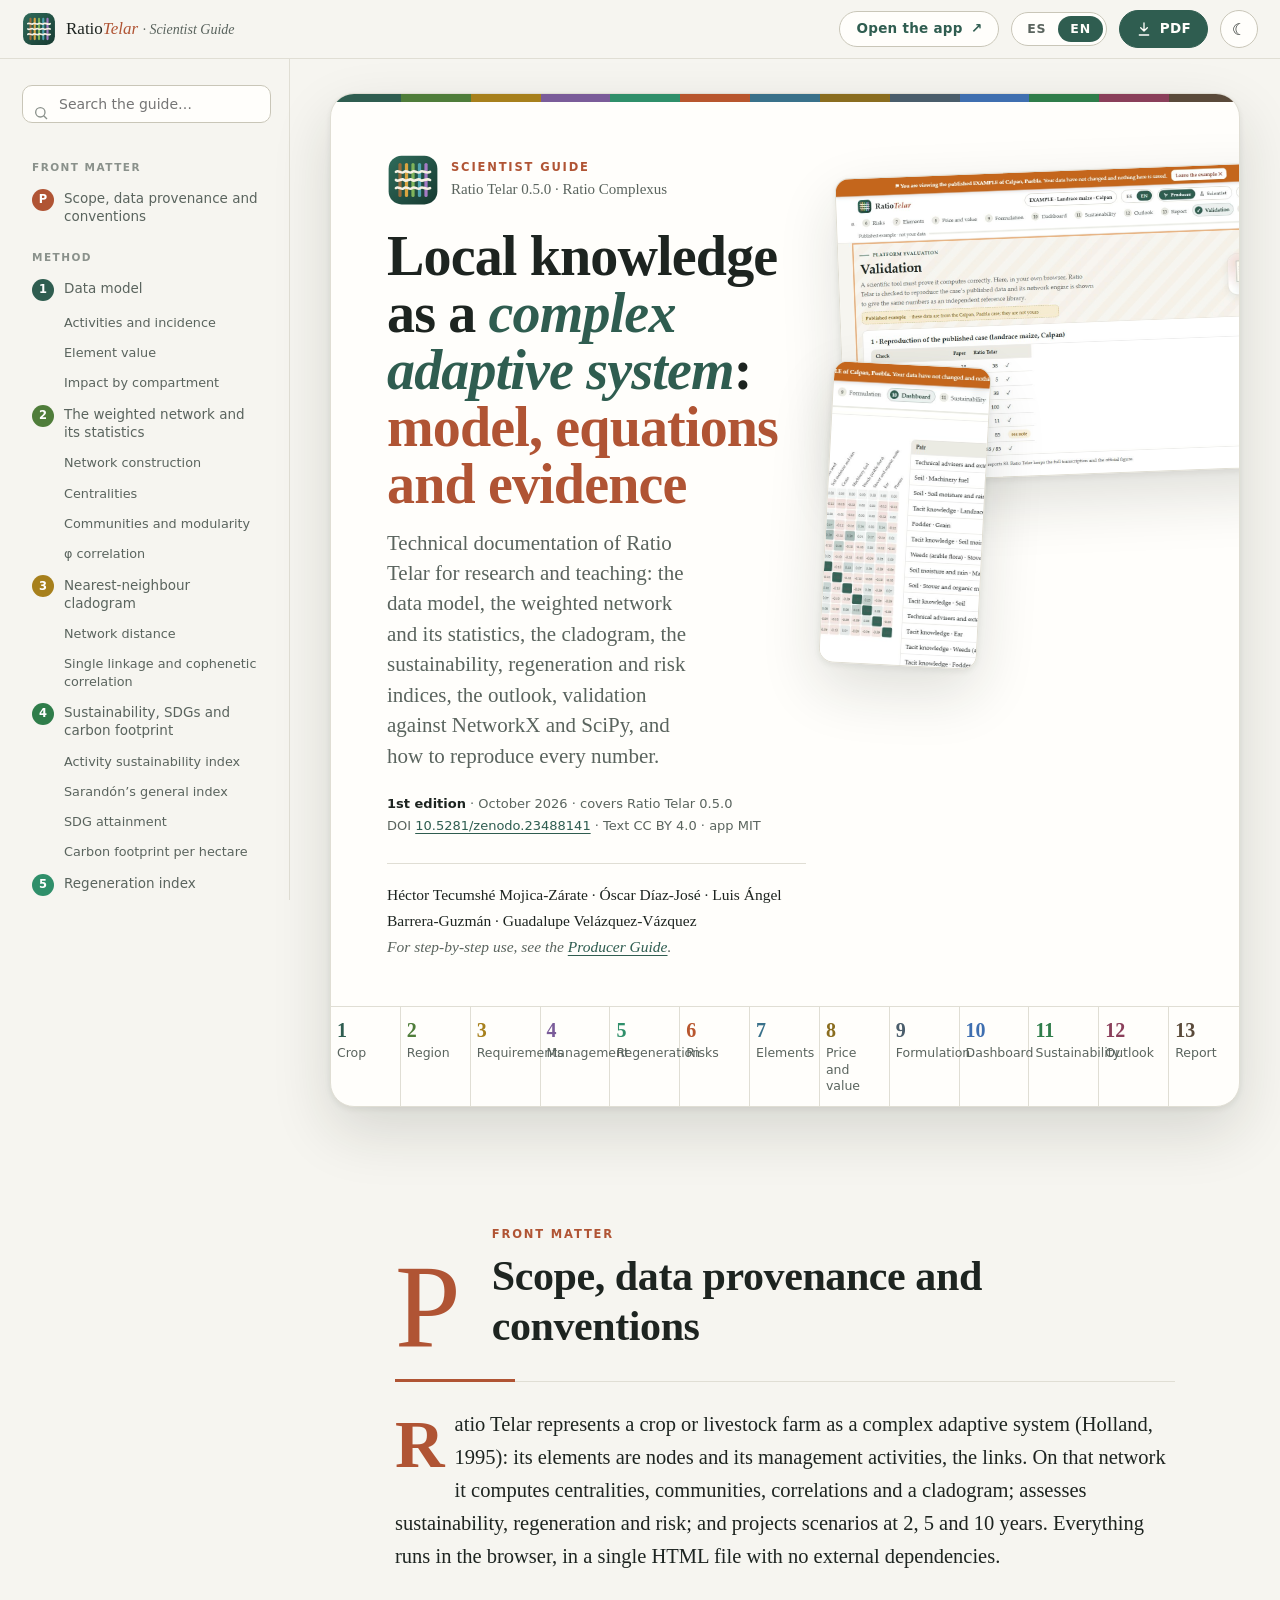
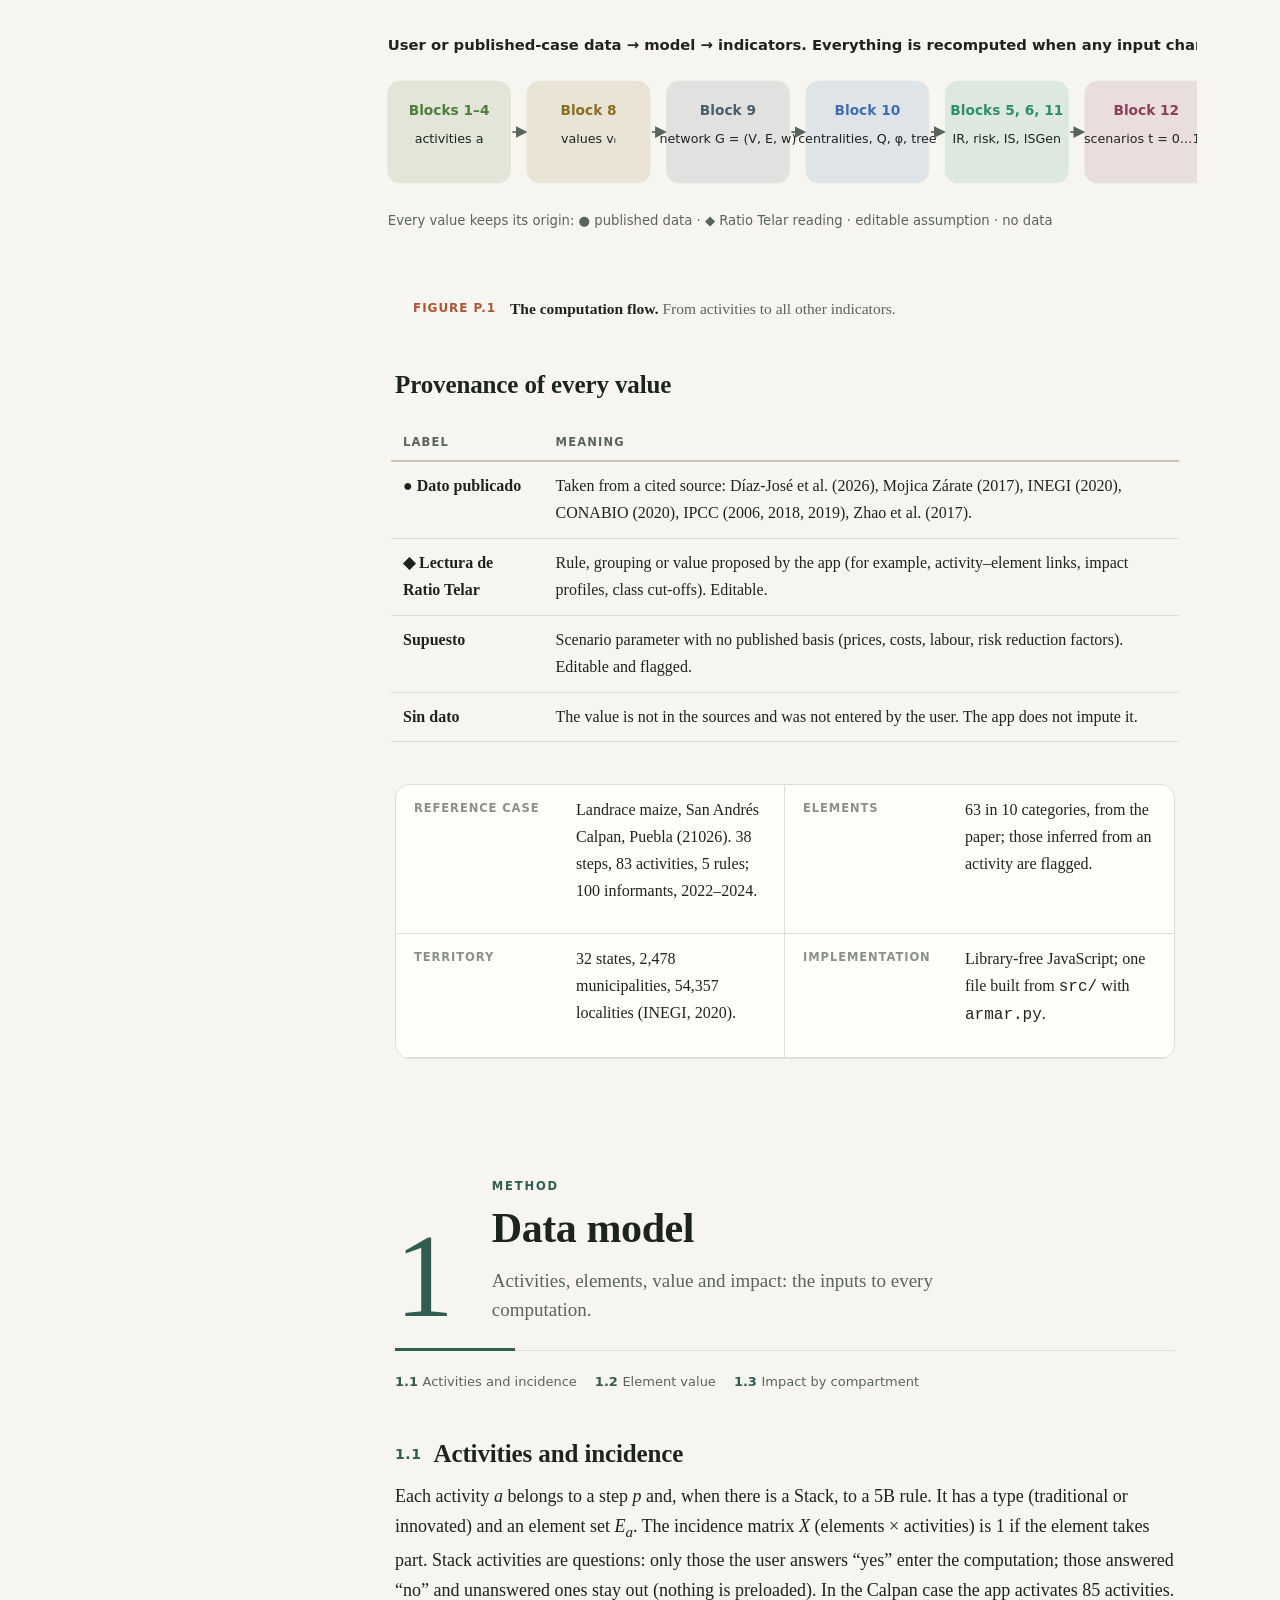
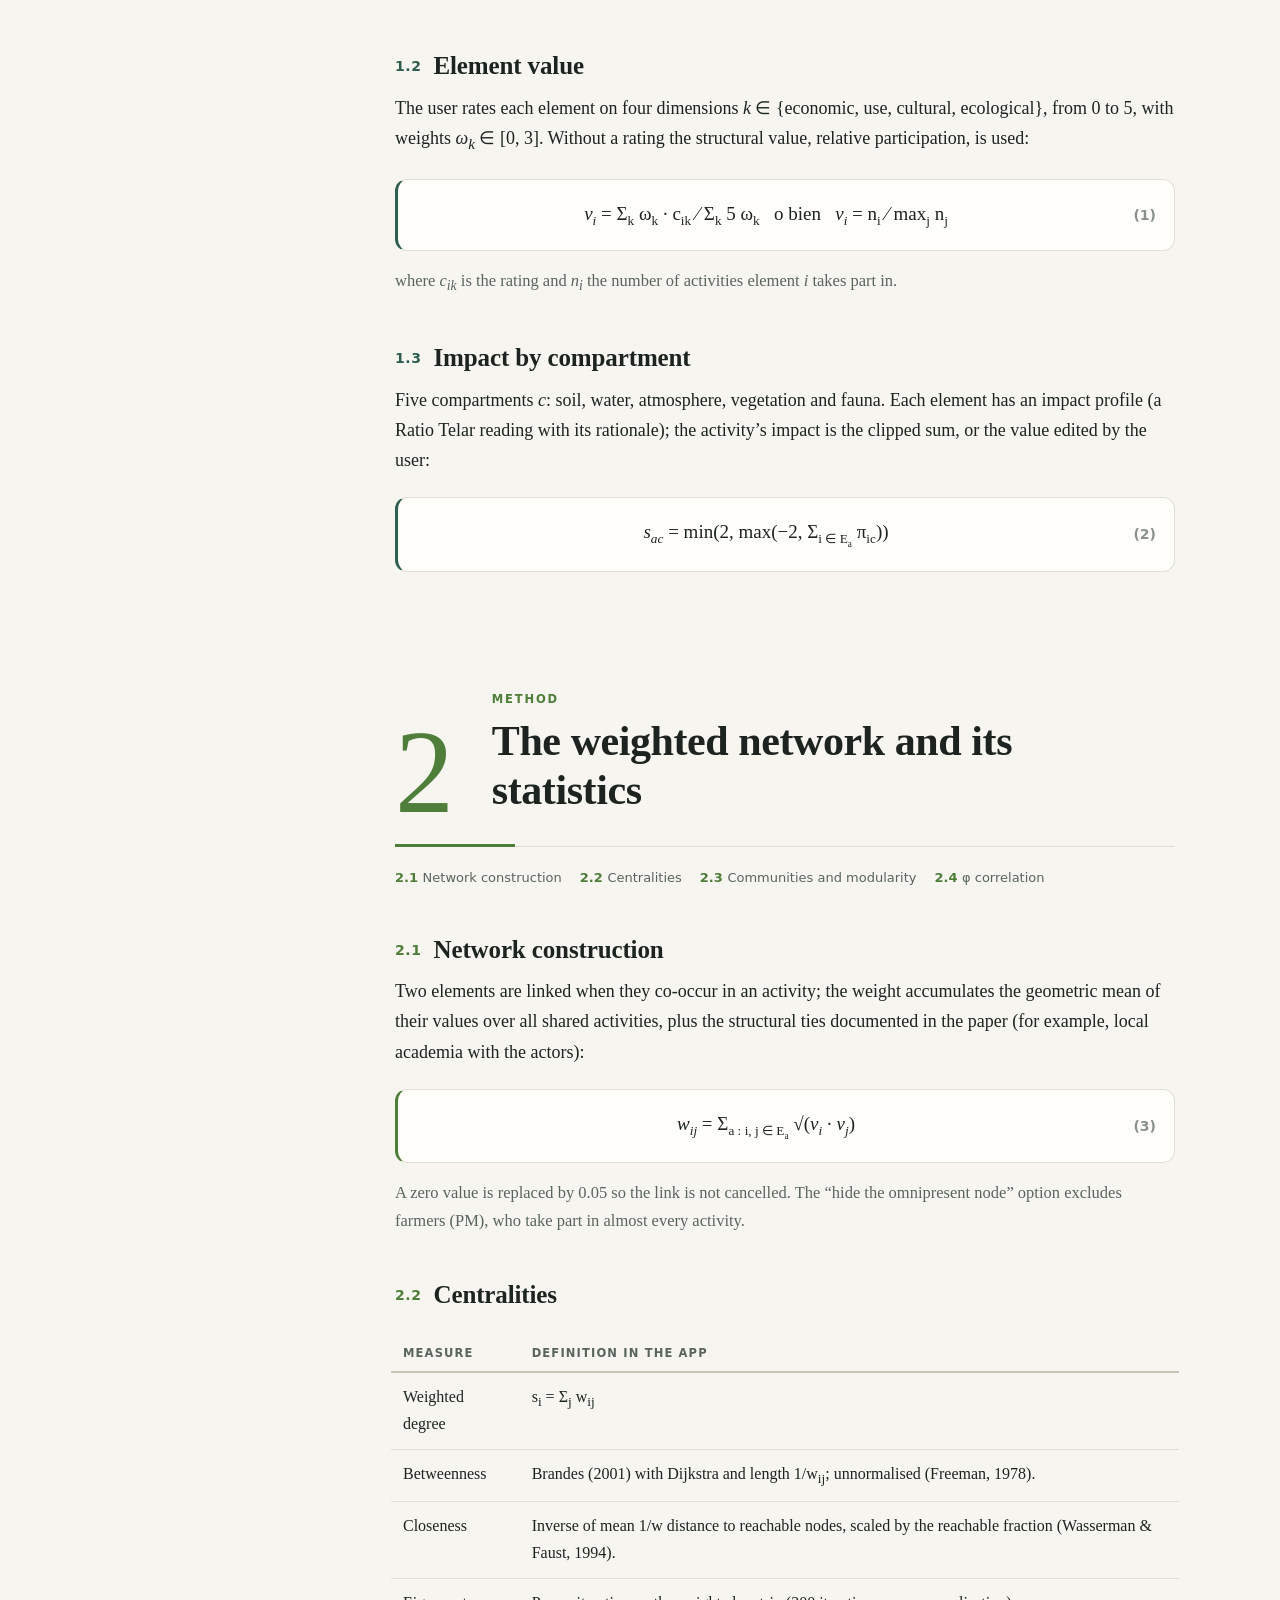
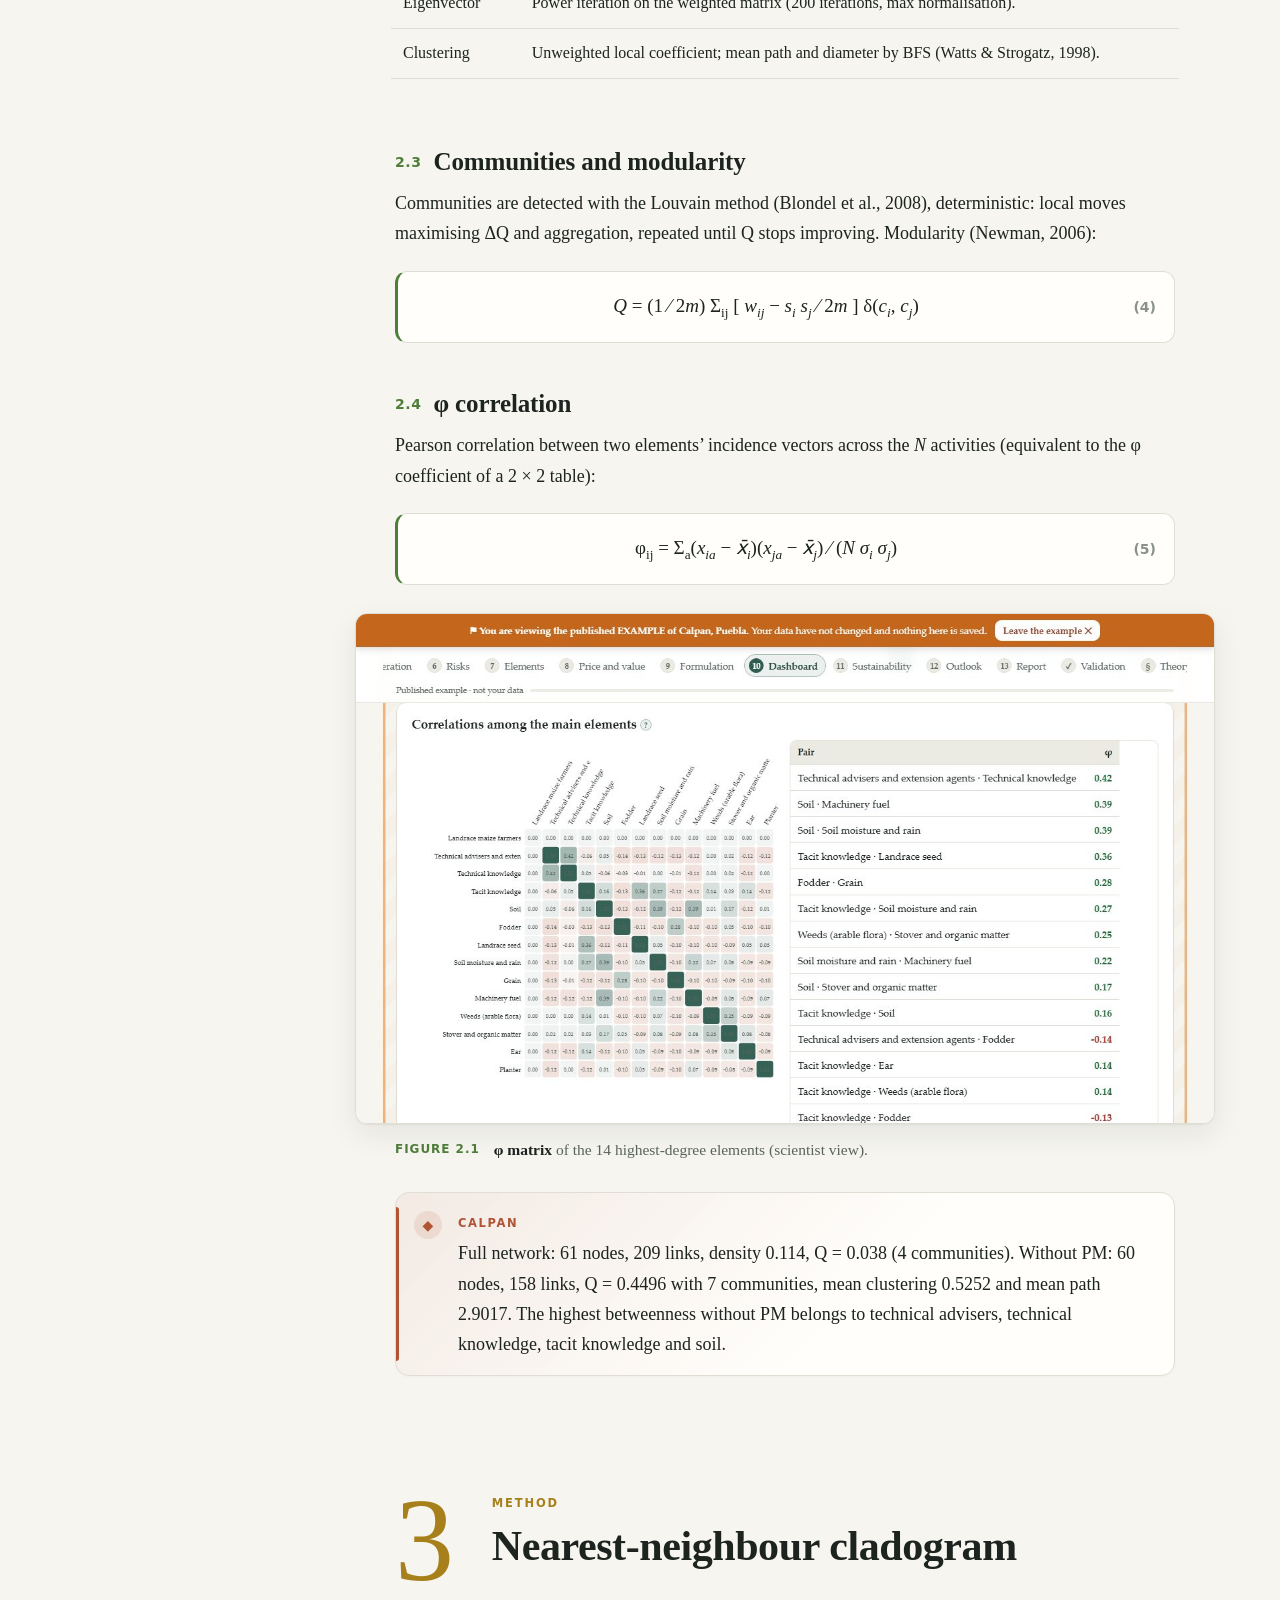
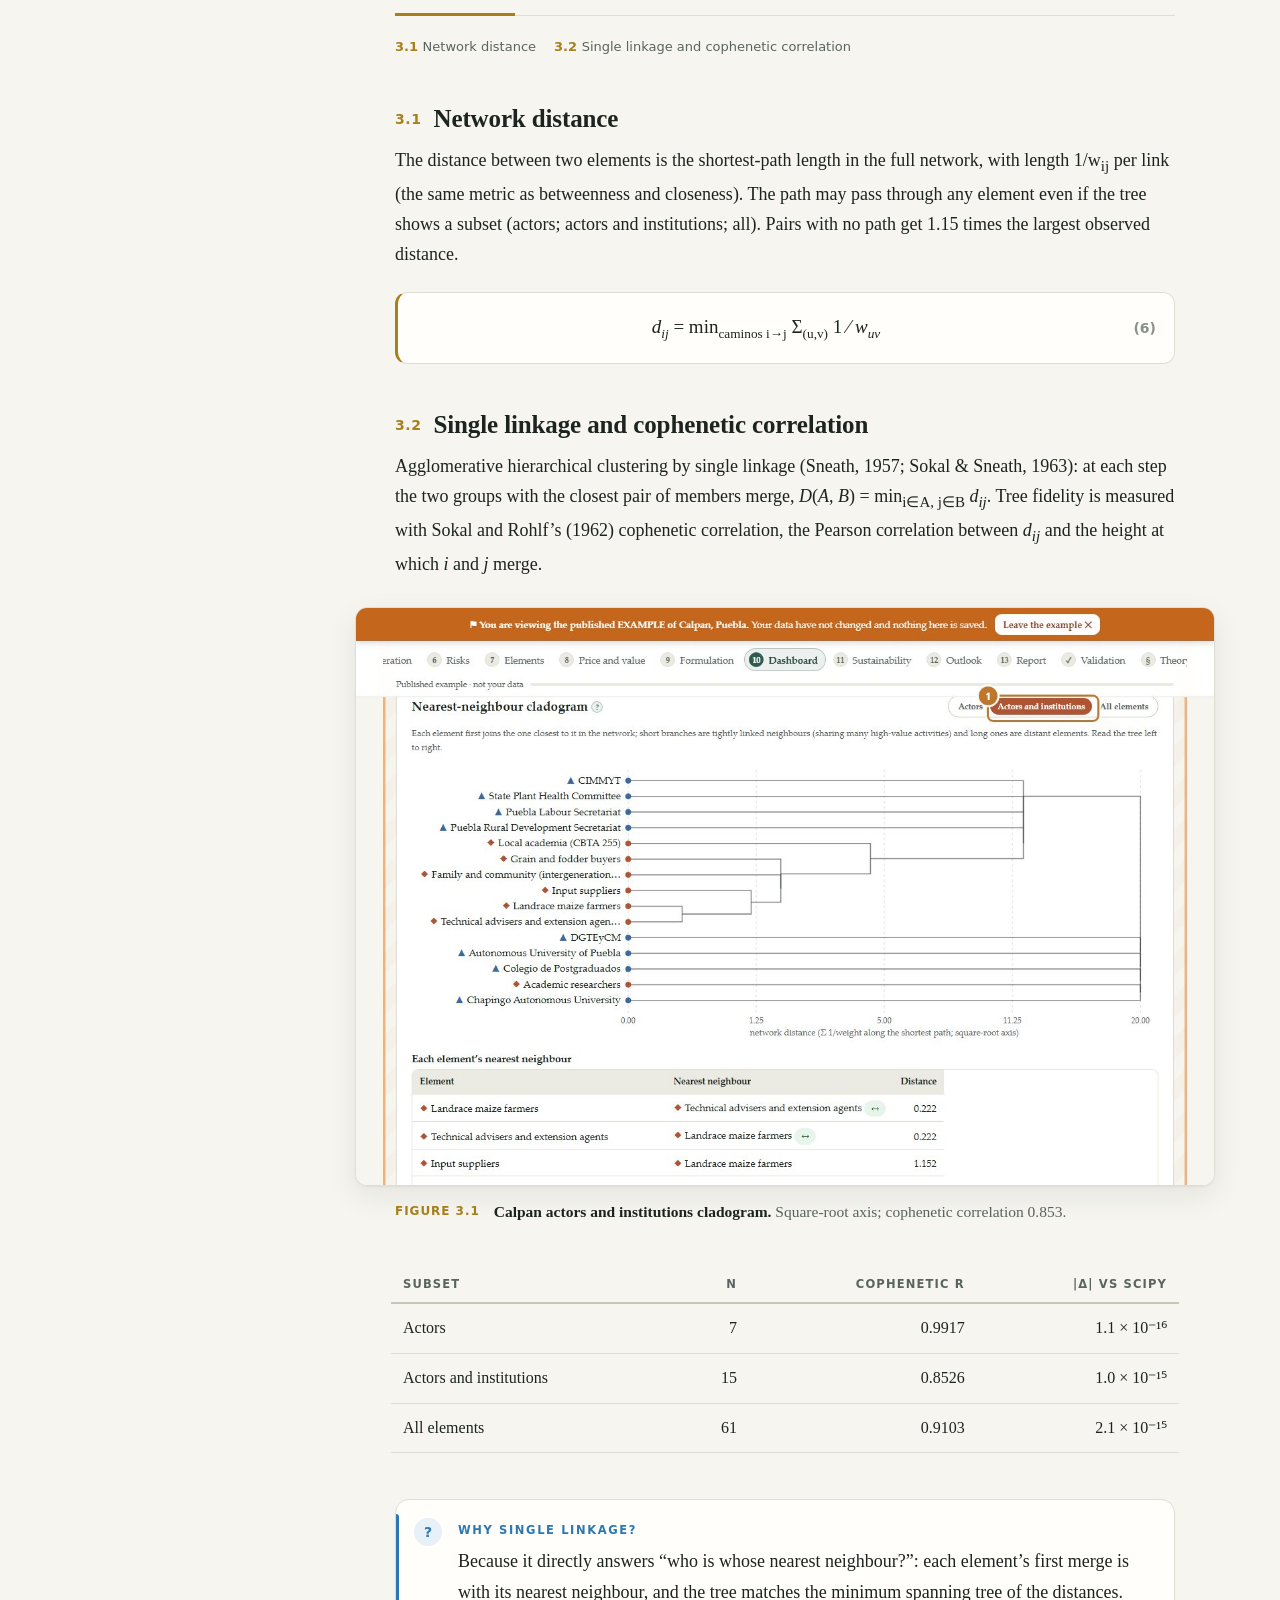
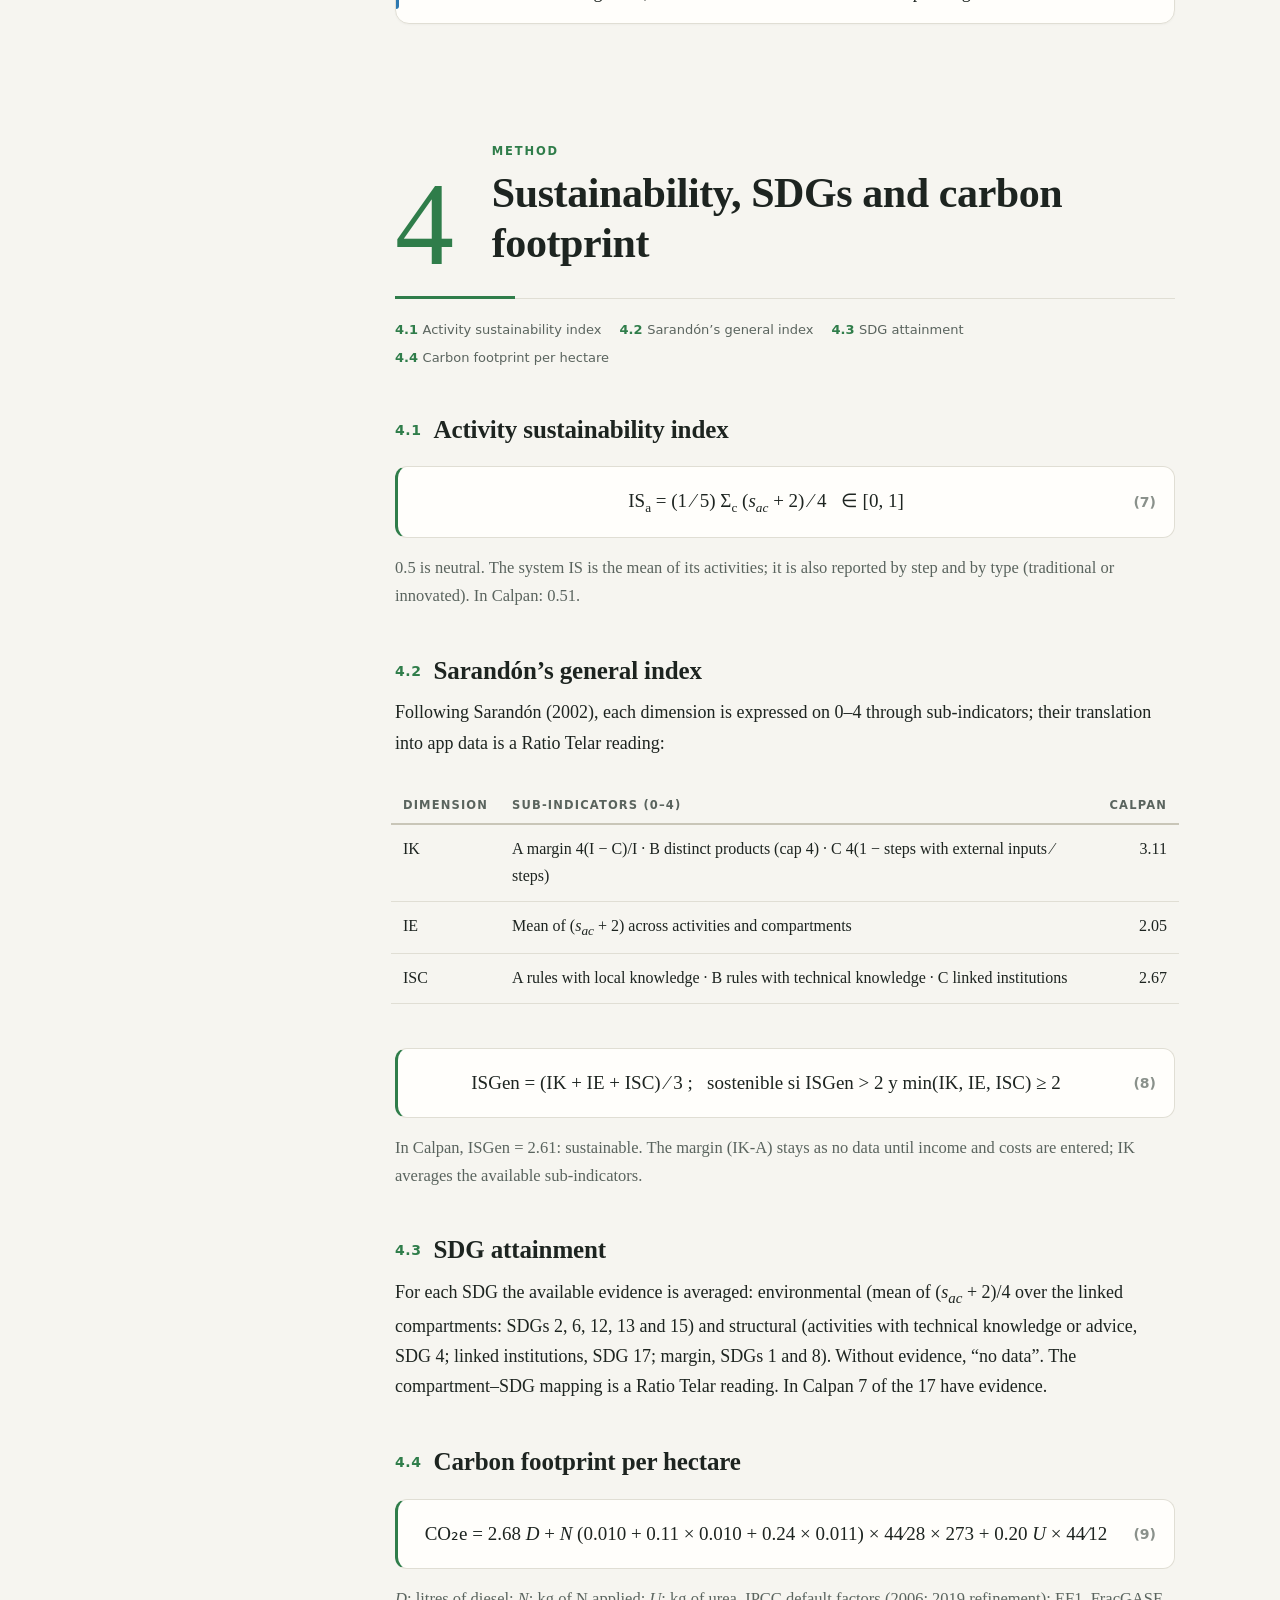
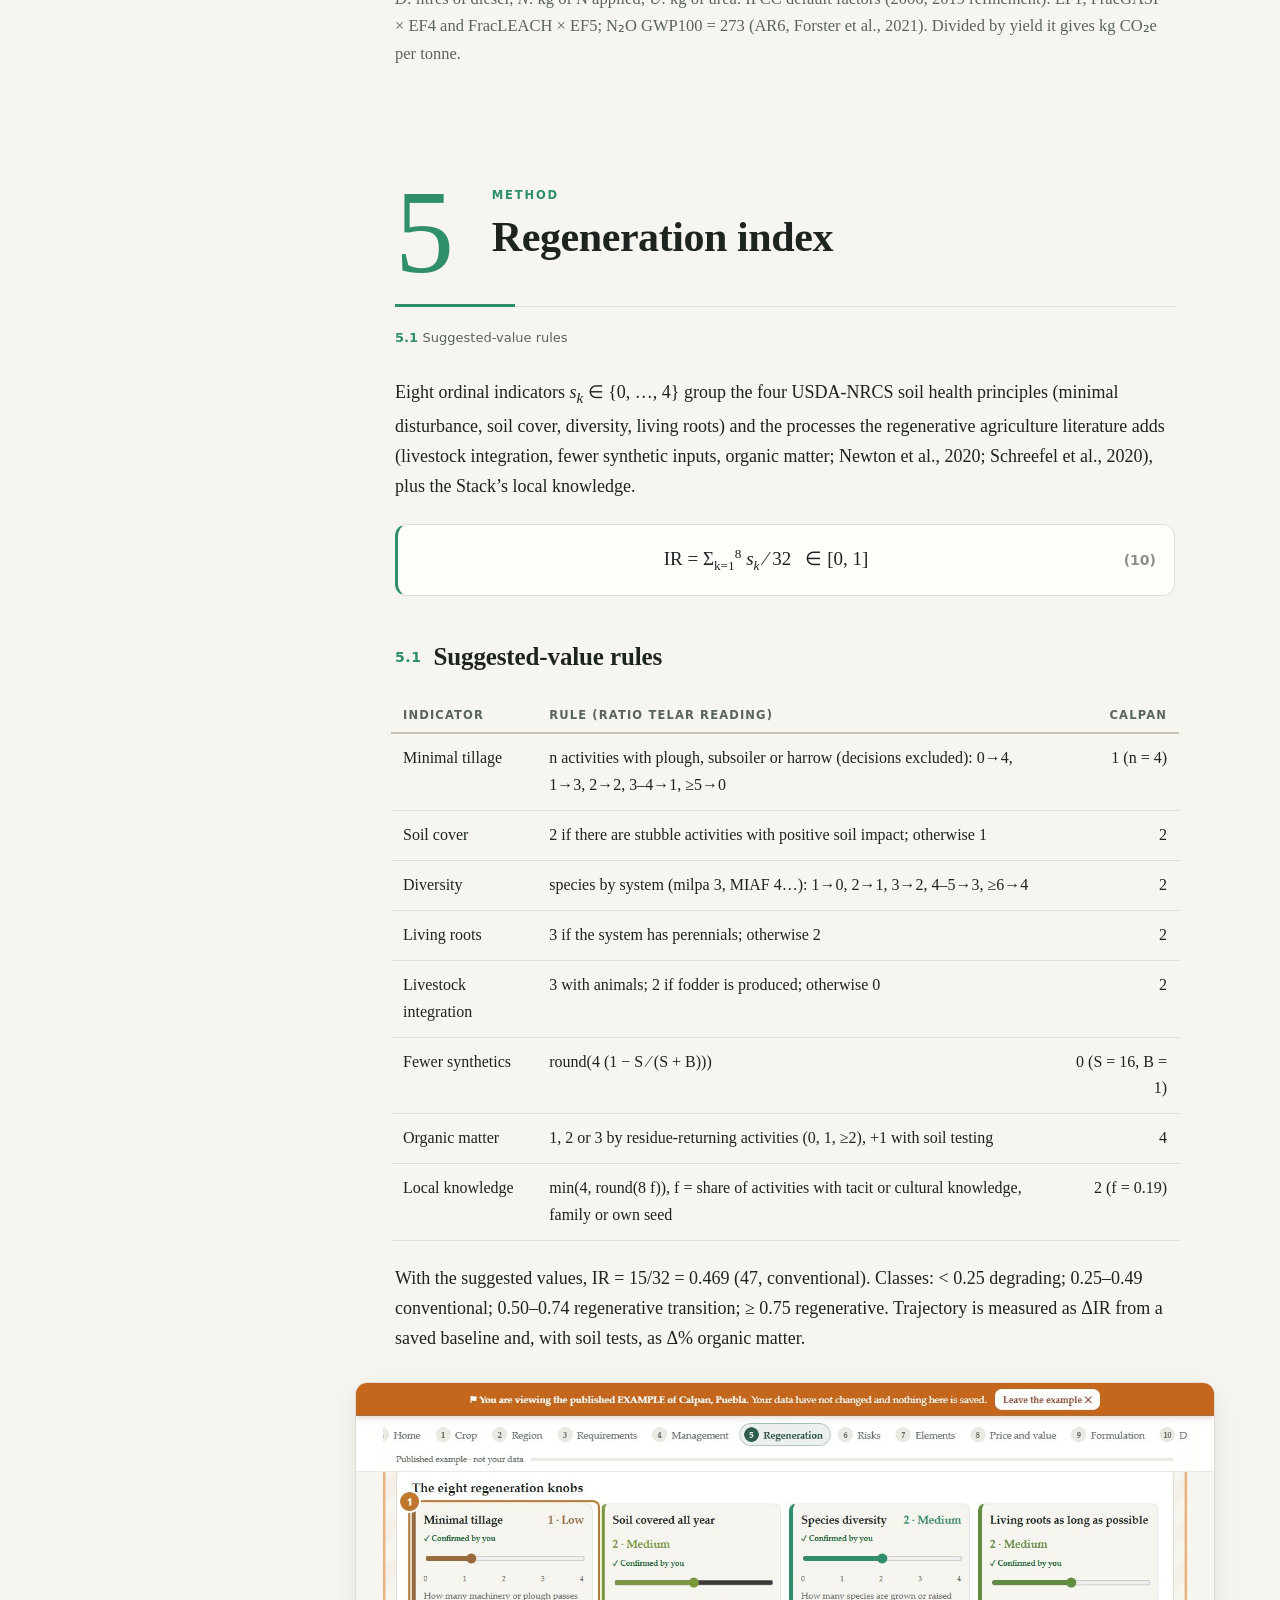
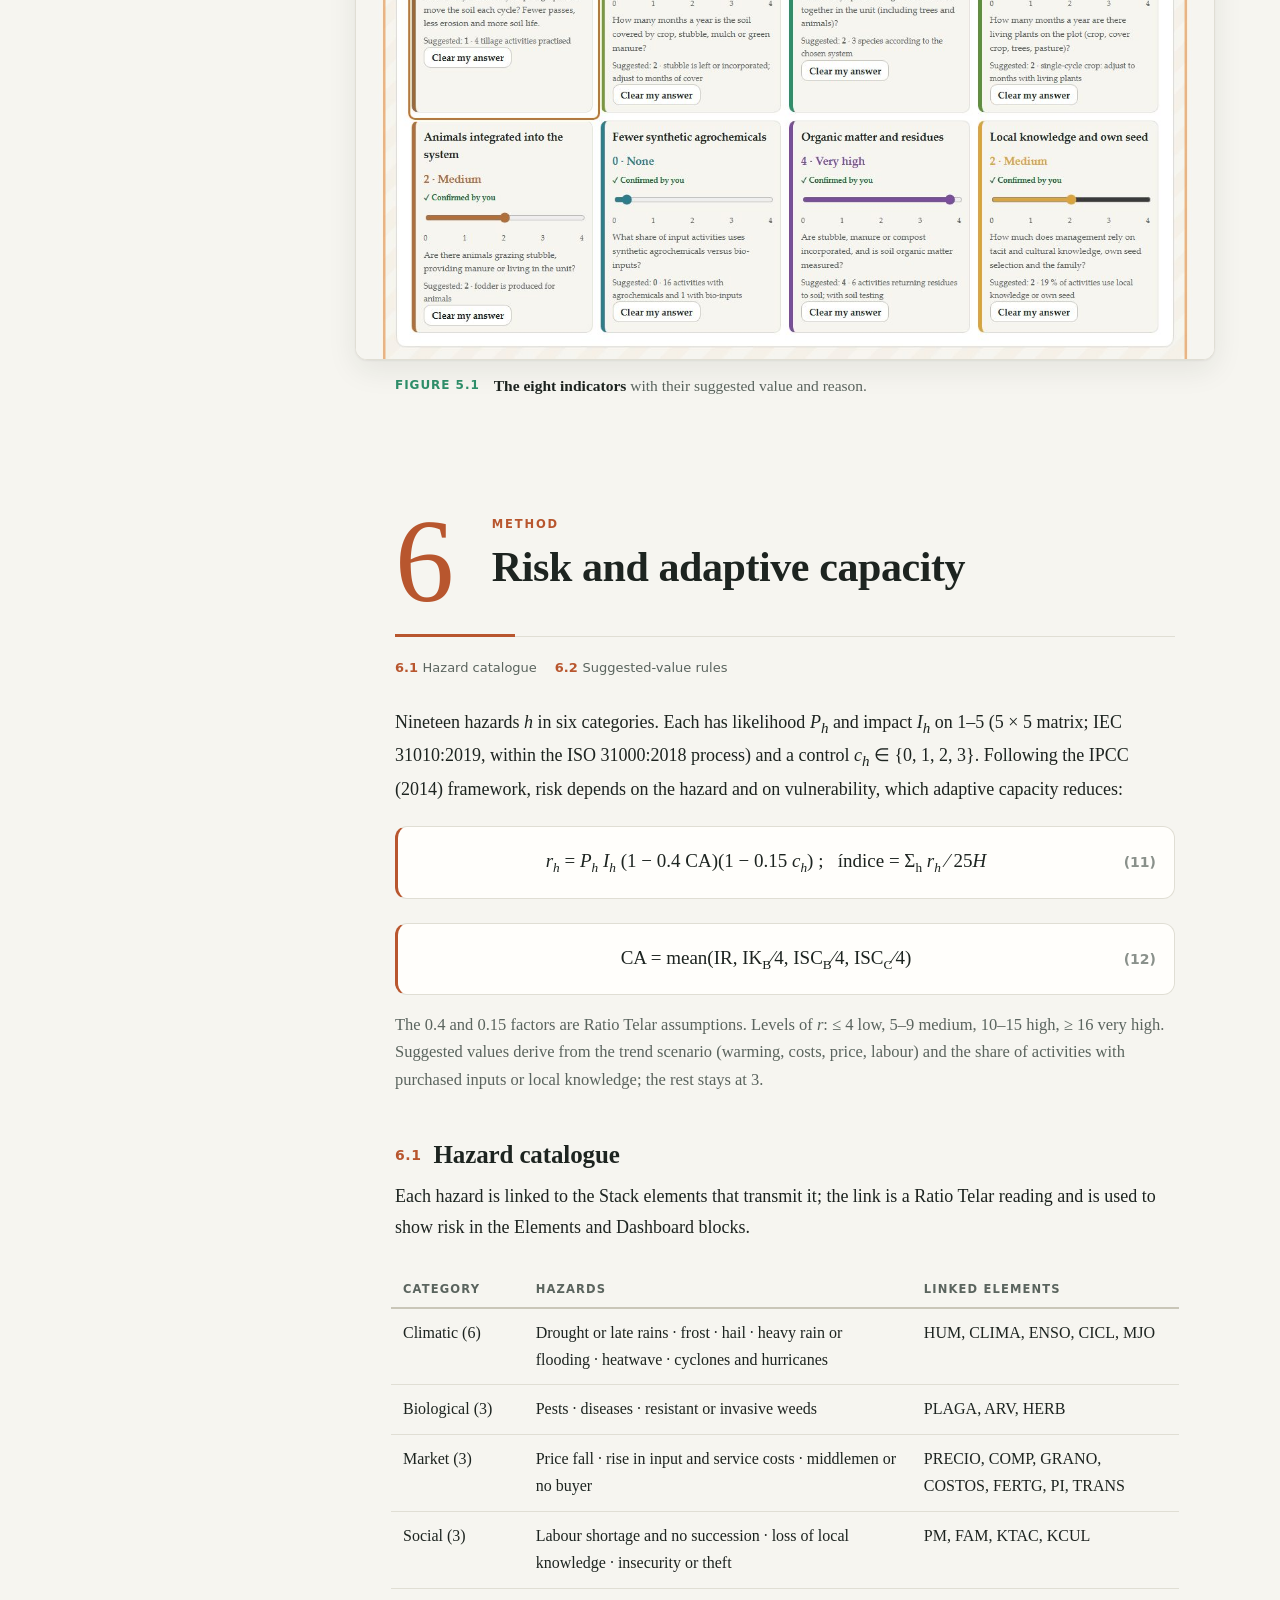
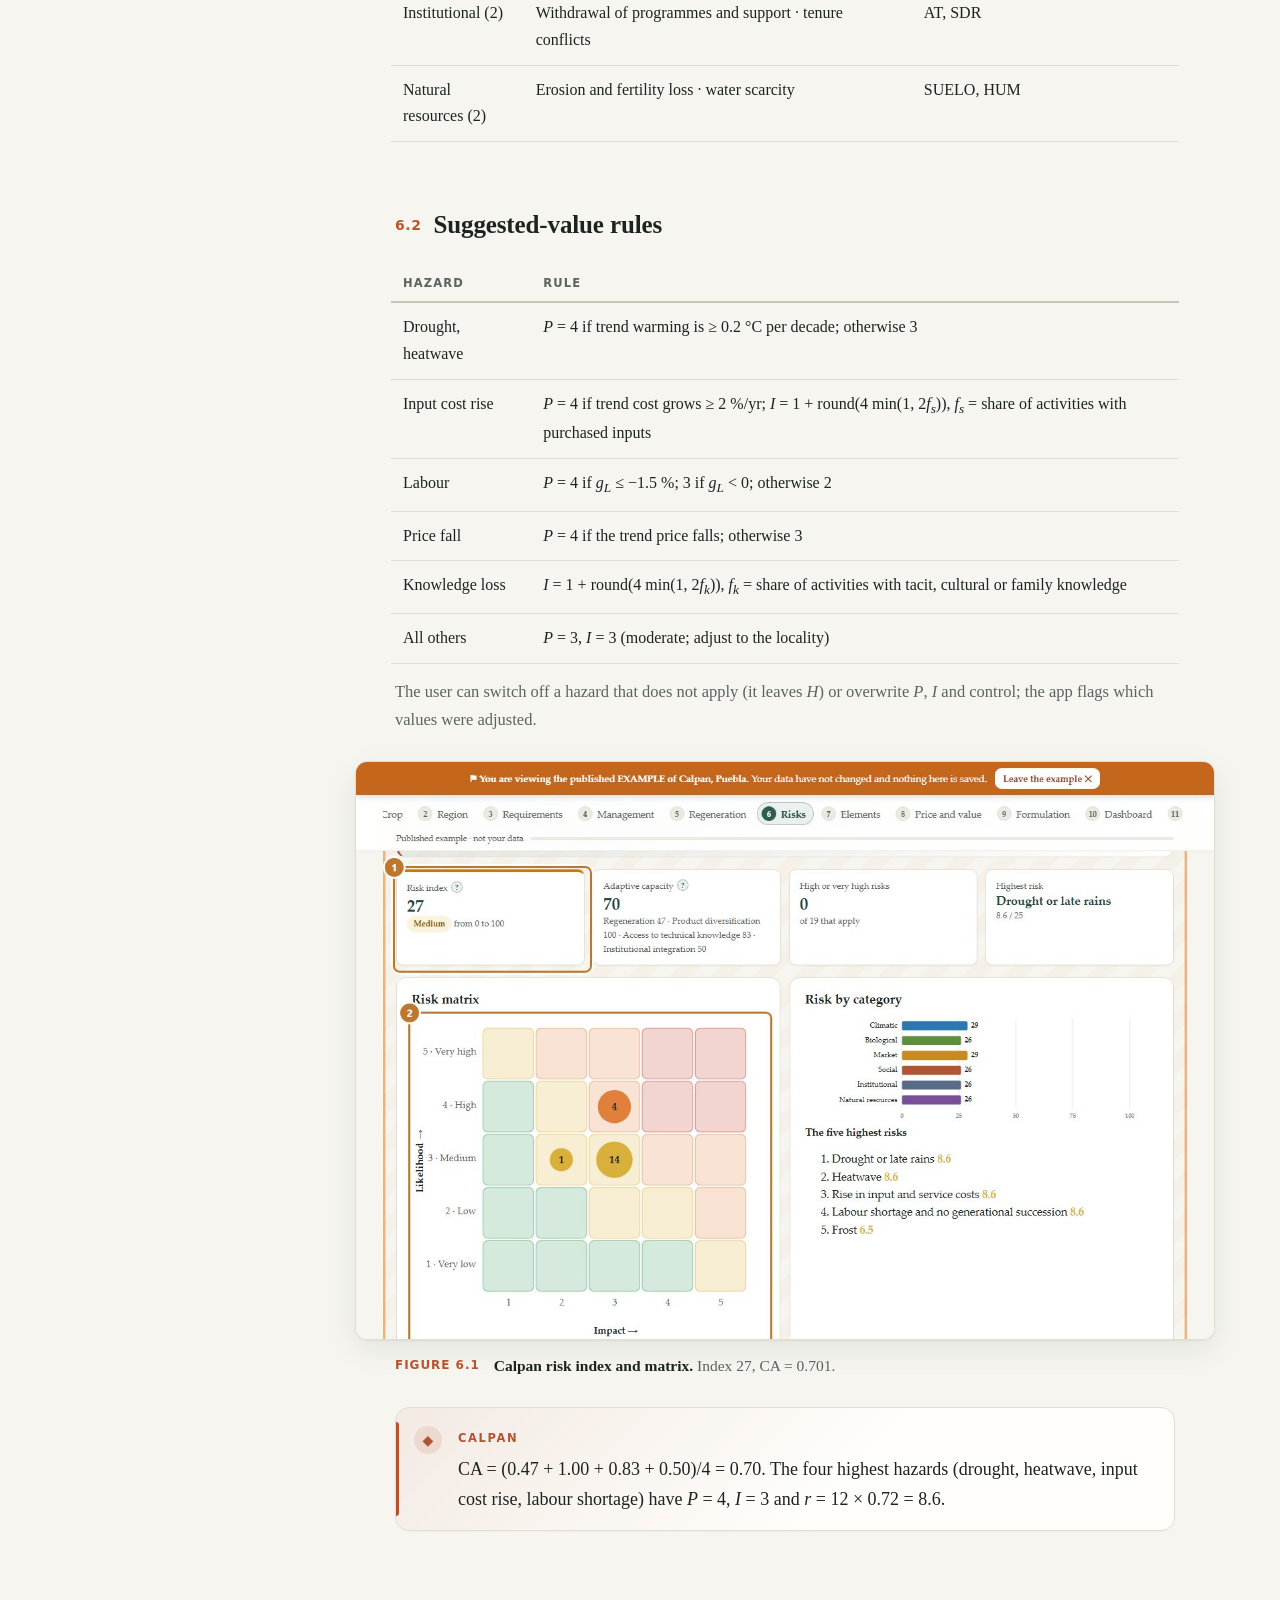
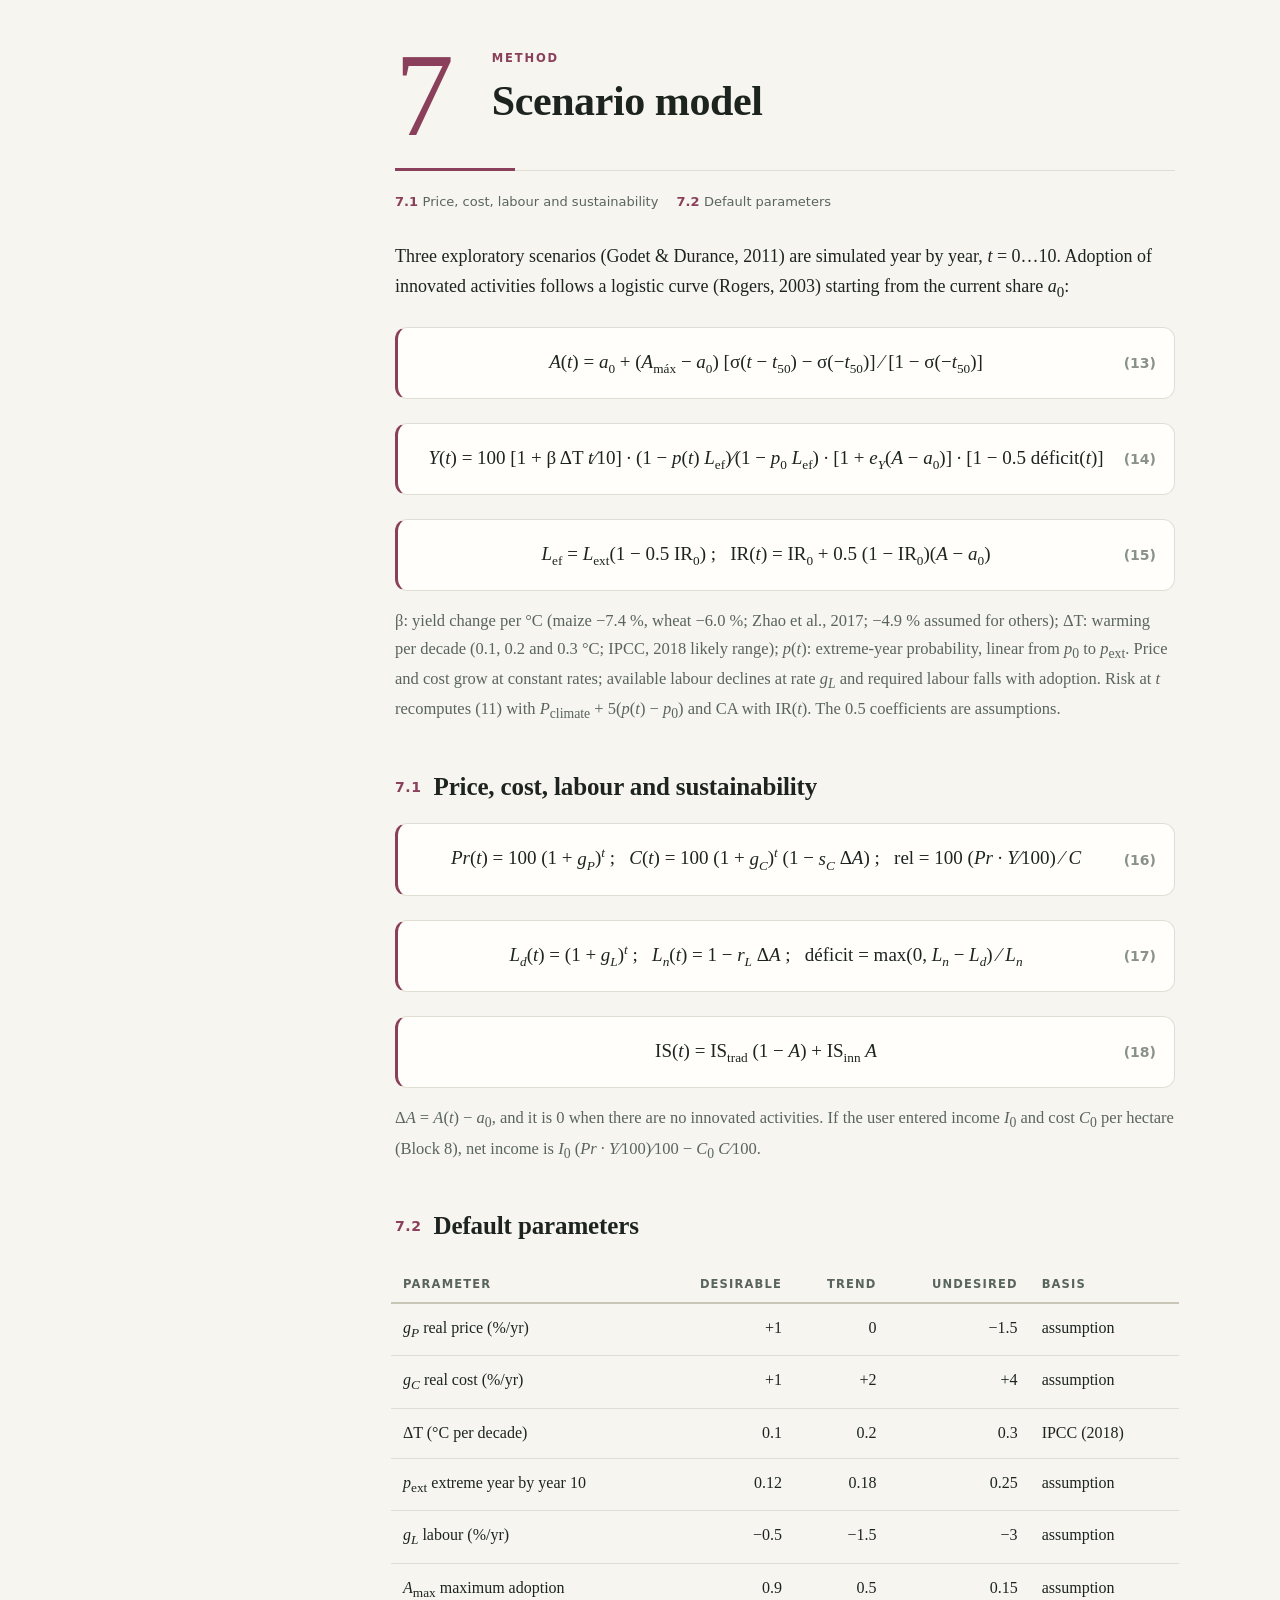
==== commit b9481ede: "Instructivos con «Cómo citar este instructivo» (APA 7): nuevas versiones en Zenodo Co-Authored-By: C" ====
--- a/instructivo-cientifico.html
+++ b/instructivo-cientifico.html
@@ -462,7 +462,7 @@
       <div class="meta">
         <div lang="es"><b>1.ª edición</b> · octubre de 2026 · describe Ratio Telar 0.5.0</div>
         <div lang="en"><b>1st edition</b> · October 2026 · covers Ratio Telar 0.5.0</div>
-        <div>DOI <a href="https://doi.org/10.5281/zenodo.23433187">10.5281/zenodo.23433187</a> · <span lang="es">Texto CC BY 4.0 · app MIT</span><span lang="en">Text CC BY 4.0 · app MIT</span></div>
+        <div>DOI <a href="https://doi.org/10.5281/zenodo.23488141">10.5281/zenodo.23488141</a> · <span lang="es">Texto CC BY 4.0 · app MIT</span><span lang="en">Text CC BY 4.0 · app MIT</span></div>
       </div>
       <div class="who">Héctor Tecumshé Mojica-Zárate · Óscar Díaz-José · Luis Ángel Barrera-Guzmán · Guadalupe Velázquez-Vázquez<br><span lang="es">Para el uso paso a paso, consulta el <a href="instructivo-productor.html">Instructivo del Productor</a>.</span><span lang="en">For step-by-step use, see the <a href="instructivo-productor.html">Producer Guide</a>.</span></div>
     </div>
@@ -905,9 +905,12 @@
     <li>Watts DJ, Strogatz SH. 1998. Collective dynamics of ‘small-world’ networks. <i>Nature</i> 393: 440–442.</li>
     <li>Zhao C, et al. 2017. Temperature increase reduces global yields of major crops in four independent estimates. <i>PNAS</i> 114(35): 9326–9331.</li>
   </ol>
+  <h3 id="b-citar-guia"><span lang="es">Cómo citar este instructivo</span><span lang="en">How to cite this guide</span></h3>
+  <p class="where" lang="es">APA, 7.ª ed.</p><p class="where" lang="en">APA 7th ed.</p>
+  <p lang="es">Mojica-Zárate, H. T., Díaz-José, O., Barrera-Guzmán, L. Á., y Velázquez-Vázquez, G. (2026). <i>Ratio Telar: Instructivo del Científico</i> (2.ª ed.). Zenodo. https://doi.org/10.5281/zenodo.23488141</p><p lang="en">Mojica-Zárate, H. T., Díaz-José, O., Barrera-Guzmán, L. Á., &amp; Velázquez-Vázquez, G. (2026). <i>Ratio Telar: Scientist Guide</i> (2nd ed.). Zenodo. https://doi.org/10.5281/zenodo.23488141</p>
   <h3 id="b-citar"><span lang="es">Cómo citar el software</span><span lang="en">How to cite the software</span></h3>
-  <p lang="es">Mojica-Zárate, H. T., Díaz-José, O., Barrera-Guzmán, L. A., y Velázquez-Vázquez, G. (2026). <i>Ratio Telar: el conocimiento agrícola local como sistema complejo adaptativo</i> (Versión 0.5.0) [Software]. Zenodo. https://doi.org/10.5281/zenodo.23290103</p>
-  <p lang="en">Mojica-Zárate, H. T., Díaz-José, O., Barrera-Guzmán, L. A., &amp; Velázquez-Vázquez, G. (2026). <i>Ratio Telar: local farming knowledge as a complex adaptive system</i> (Version 0.5.0) [Software]. Zenodo. https://doi.org/10.5281/zenodo.23290103</p>
+  <p lang="es">Mojica-Zárate, H. T., Díaz-José, O., Barrera-Guzmán, L. Á., y Velázquez-Vázquez, G. (2026). <i>Ratio Telar: el conocimiento agrícola local como sistema complejo adaptativo</i> (Versión 0.5.0) [Software]. Zenodo. https://doi.org/10.5281/zenodo.23290103</p>
+  <p lang="en">Mojica-Zárate, H. T., Díaz-José, O., Barrera-Guzmán, L. Á., &amp; Velázquez-Vázquez, G. (2026). <i>Ratio Telar: local farming knowledge as a complex adaptive system</i> (Version 0.5.0) [Software]. Zenodo. https://doi.org/10.5281/zenodo.23290103</p>
   <div class="qrbox"><svg xmlns="http://www.w3.org/2000/svg" viewBox="0 0 41 41" shape-rendering="crispEdges"><rect width="41" height="41" fill="#fff"/><path d="M4 4h7v1h-7zM13 4h1v1h-1zM15 4h1v1h-1zM20 4h1v1h-1zM22 4h6v1h-6zM30 4h7v1h-7zM4 5h1v1h-1zM10 5h1v1h-1zM13 5h4v1h-4zM19 5h1v1h-1zM22 5h1v1h-1zM25 5h1v1h-1zM30 5h1v1h-1zM36 5h1v1h-1zM4 6h1v1h-1zM6 6h3v1h-3zM10 6h1v1h-1zM12 6h2v1h-2zM15 6h2v1h-2zM18 6h3v1h-3zM25 6h3v1h-3zM30 6h1v1h-1zM32 6h3v1h-3zM36 6h1v1h-1zM4 7h1v1h-1zM6 7h3v1h-3zM10 7h1v1h-1zM12 7h2v1h-2zM15 7h2v1h-2zM19 7h1v1h-1zM22 7h2v1h-2zM26 7h3v1h-3zM30 7h1v1h-1zM32 7h3v1h-3zM36 7h1v1h-1zM4 8h1v1h-1zM6 8h3v1h-3zM10 8h1v1h-1zM12 8h1v1h-1zM15 8h1v1h-1zM17 8h4v1h-4zM24 8h4v1h-4zM30 8h1v1h-1zM32 8h3v1h-3zM36 8h1v1h-1zM4 9h1v1h-1zM10 9h1v1h-1zM12 9h1v1h-1zM14 9h1v1h-1zM23 9h1v1h-1zM28 9h1v1h-1zM30 9h1v1h-1zM36 9h1v1h-1zM4 10h7v1h-7zM12 10h1v1h-1zM14 10h1v1h-1zM16 10h1v1h-1zM18 10h1v1h-1zM20 10h1v1h-1zM22 10h1v1h-1zM24 10h1v1h-1zM26 10h1v1h-1zM28 10h1v1h-1zM30 10h7v1h-7zM12 11h2v1h-2zM16 11h1v1h-1zM20 11h1v1h-1zM23 11h3v1h-3zM4 12h1v1h-1zM6 12h5v1h-5zM14 12h1v1h-1zM17 12h2v1h-2zM20 12h4v1h-4zM26 12h3v1h-3zM30 12h5v1h-5zM5 13h1v1h-1zM8 13h2v1h-2zM11 13h2v1h-2zM15 13h4v1h-4zM20 13h8v1h-8zM30 13h2v1h-2zM33 13h2v1h-2zM36 13h1v1h-1zM4 14h1v1h-1zM9 14h3v1h-3zM13 14h3v1h-3zM17 14h5v1h-5zM24 14h1v1h-1zM28 14h2v1h-2zM32 14h1v1h-1zM34 14h2v1h-2zM7 15h3v1h-3zM11 15h1v1h-1zM13 15h5v1h-5zM19 15h1v1h-1zM21 15h3v1h-3zM25 15h1v1h-1zM32 15h3v1h-3zM36 15h1v1h-1zM4 16h1v1h-1zM6 16h2v1h-2zM10 16h4v1h-4zM18 16h1v1h-1zM20 16h1v1h-1zM24 16h1v1h-1zM28 16h2v1h-2zM32 16h2v1h-2zM35 16h2v1h-2zM7 17h1v1h-1zM9 17h1v1h-1zM16 17h1v1h-1zM19 17h1v1h-1zM21 17h2v1h-2zM25 17h1v1h-1zM27 17h1v1h-1zM30 17h1v1h-1zM35 17h2v1h-2zM5 18h2v1h-2zM10 18h2v1h-2zM18 18h3v1h-3zM24 18h3v1h-3zM29 18h2v1h-2zM33 18h3v1h-3zM4 19h1v1h-1zM12 19h5v1h-5zM19 19h1v1h-1zM25 19h1v1h-1zM29 19h3v1h-3zM33 19h2v1h-2zM5 20h1v1h-1zM7 20h1v1h-1zM9 20h6v1h-6zM16 20h2v1h-2zM19 20h1v1h-1zM21 20h1v1h-1zM24 20h1v1h-1zM26 20h1v1h-1zM29 20h1v1h-1zM31 20h2v1h-2zM36 20h1v1h-1zM4 21h1v1h-1zM6 21h2v1h-2zM9 21h1v1h-1zM12 21h1v1h-1zM15 21h3v1h-3zM20 21h1v1h-1zM22 21h3v1h-3zM27 21h1v1h-1zM30 21h2v1h-2zM33 21h2v1h-2zM36 21h1v1h-1zM5 22h1v1h-1zM10 22h1v1h-1zM14 22h1v1h-1zM17 22h1v1h-1zM19 22h2v1h-2zM22 22h1v1h-1zM24 22h1v1h-1zM26 22h1v1h-1zM30 22h3v1h-3zM34 22h1v1h-1zM4 23h2v1h-2zM7 23h3v1h-3zM12 23h4v1h-4zM17 23h1v1h-1zM20 23h1v1h-1zM24 23h6v1h-6zM31 23h4v1h-4zM36 23h1v1h-1zM4 24h2v1h-2zM10 24h1v1h-1zM12 24h4v1h-4zM18 24h2v1h-2zM22 24h2v1h-2zM25 24h1v1h-1zM28 24h2v1h-2zM31 24h3v1h-3zM4 25h2v1h-2zM7 25h3v1h-3zM11 25h1v1h-1zM13 25h8v1h-8zM24 25h2v1h-2zM27 25h1v1h-1zM30 25h1v1h-1zM33 25h1v1h-1zM36 25h1v1h-1zM4 26h1v1h-1zM6 26h1v1h-1zM8 26h3v1h-3zM12 26h3v1h-3zM16 26h2v1h-2zM22 26h2v1h-2zM25 26h2v1h-2zM28 26h1v1h-1zM30 26h4v1h-4zM35 26h1v1h-1zM4 27h1v1h-1zM6 27h2v1h-2zM15 27h1v1h-1zM17 27h1v1h-1zM20 27h1v1h-1zM23 27h4v1h-4zM31 27h1v1h-1zM34 27h3v1h-3zM4 28h1v1h-1zM8 28h5v1h-5zM14 28h1v1h-1zM17 28h1v1h-1zM21 28h1v1h-1zM23 28h1v1h-1zM26 28h1v1h-1zM28 28h5v1h-5zM35 28h2v1h-2zM12 29h1v1h-1zM15 29h2v1h-2zM20 29h5v1h-5zM28 29h1v1h-1zM32 29h1v1h-1zM34 29h1v1h-1zM36 29h1v1h-1zM4 30h7v1h-7zM13 30h1v1h-1zM16 30h4v1h-4zM21 30h1v1h-1zM24 30h1v1h-1zM26 30h3v1h-3zM30 30h1v1h-1zM32 30h1v1h-1zM34 30h2v1h-2zM4 31h1v1h-1zM10 31h1v1h-1zM12 31h3v1h-3zM16 31h3v1h-3zM20 31h3v1h-3zM24 31h1v1h-1zM27 31h2v1h-2zM32 31h4v1h-4zM4 32h1v1h-1zM6 32h3v1h-3zM10 32h1v1h-1zM12 32h1v1h-1zM14 32h4v1h-4zM20 32h1v1h-1zM24 32h3v1h-3zM28 32h6v1h-6zM35 32h1v1h-1zM4 33h1v1h-1zM6 33h3v1h-3zM10 33h1v1h-1zM12 33h5v1h-5zM19 33h1v1h-1zM21 33h2v1h-2zM25 33h1v1h-1zM27 33h3v1h-3zM32 33h2v1h-2zM36 33h1v1h-1zM4 34h1v1h-1zM6 34h3v1h-3zM10 34h1v1h-1zM12 34h1v1h-1zM14 34h1v1h-1zM19 34h2v1h-2zM22 34h1v1h-1zM24 34h1v1h-1zM27 34h2v1h-2zM30 34h2v1h-2zM33 34h1v1h-1zM4 35h1v1h-1zM10 35h1v1h-1zM15 35h1v1h-1zM18 35h2v1h-2zM25 35h6v1h-6zM32 35h3v1h-3zM4 36h7v1h-7zM12 36h1v1h-1zM14 36h1v1h-1zM16 36h4v1h-4zM21 36h2v1h-2zM24 36h1v1h-1zM26 36h6v1h-6zM33 36h3v1h-3z" fill="#1d2420"/></svg><p lang="es">Aplicación: <b>hectortecumshe-ai.github.io/RatioTelar</b><br>Código: github.com/hectortecumshe-ai/RatioTelar</p><p lang="en">App: <b>hectortecumshe-ai.github.io/RatioTelar</b><br>Code: github.com/hectortecumshe-ai/RatioTelar</p></div>
   <div class="legal">
   <p lang="es"><b>Ratio Telar · Instructivo del Científico</b> · 2.ª edición, octubre de 2026 · describe Ratio Telar 0.5.0.</p>
@@ -916,7 +919,7 @@
   <p lang="es">Centro Académico Regional Sede Huatusco, Universidad Autónoma Chapingo (Héctor Tecumshé Mojica-Zárate, Óscar Díaz-José, Luis Ángel Barrera-Guzmán) · Benemérita Universidad Autónoma de Puebla (Guadalupe Velázquez-Vázquez), México. ORCID del autor de correspondencia: 0000-0002-9067-3983.</p>
   <p lang="en">Huatusco Regional Academic Centre, Chapingo Autonomous University (Héctor Tecumshé Mojica-Zárate, Óscar Díaz-José, Luis Ángel Barrera-Guzmán) · Meritorious Autonomous University of Puebla (Guadalupe Velázquez-Vázquez), Mexico. Corresponding author ORCID: 0000-0002-9067-3983.</p>
   <p><span class="isbn" lang="es">ISBN: en trámite ante el INDAUTOR</span><span class="isbn" lang="en">ISBN: application in progress (INDAUTOR, Mexico)</span><br>
-     <span lang="es">DOI de este instructivo: <a href="https://doi.org/10.5281/zenodo.23433187">10.5281/zenodo.23433187</a> · DOI de la aplicación: <a href="https://doi.org/10.5281/zenodo.23290103">10.5281/zenodo.23290103</a></span><span lang="en">DOI of this guide: <a href="https://doi.org/10.5281/zenodo.23433187">10.5281/zenodo.23433187</a> · DOI of the app: <a href="https://doi.org/10.5281/zenodo.23290103">10.5281/zenodo.23290103</a></span></p>
+     <span lang="es">DOI de este instructivo: <a href="https://doi.org/10.5281/zenodo.23488141">10.5281/zenodo.23488141</a> · DOI de la aplicación: <a href="https://doi.org/10.5281/zenodo.23290103">10.5281/zenodo.23290103</a></span><span lang="en">DOI of this guide: <a href="https://doi.org/10.5281/zenodo.23488141">10.5281/zenodo.23488141</a> · DOI of the app: <a href="https://doi.org/10.5281/zenodo.23290103">10.5281/zenodo.23290103</a></span></p>
   <p lang="es">Texto y figuras bajo licencia Creative Commons Atribución 4.0 Internacional (CC BY 4.0); la aplicación, bajo licencia MIT. Puedes copiar, adaptar y compartir este instructivo citando a sus autores. Las capturas de pantalla son de la aplicación Ratio Telar 0.5.0. Composición tipográfica en Palatino Linotype.</p>
   <p lang="en">Text and figures under the Creative Commons Attribution 4.0 International licence (CC BY 4.0); the app under the MIT licence. You may copy, adapt and share this guide crediting its authors. Screenshots are from the Ratio Telar 0.5.0 app. Typeset in Palatino Linotype.</p>
 </div>
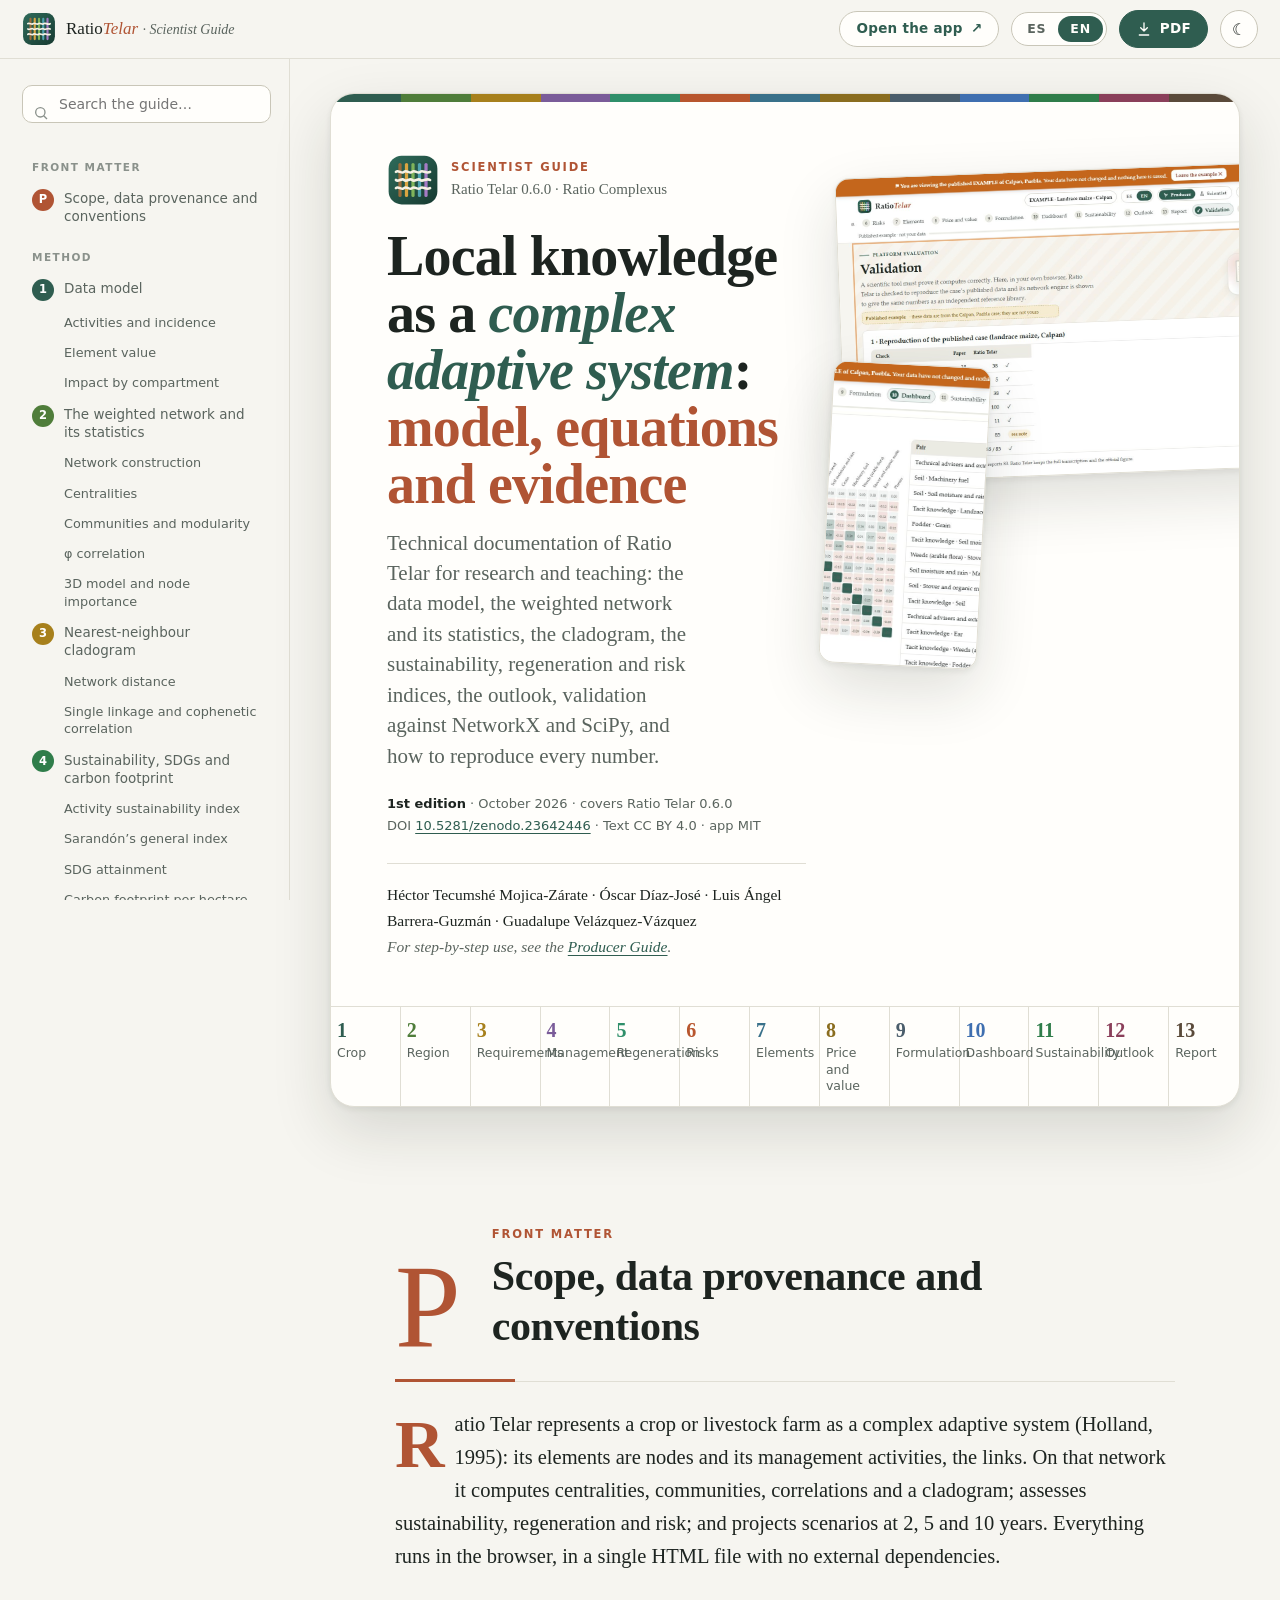
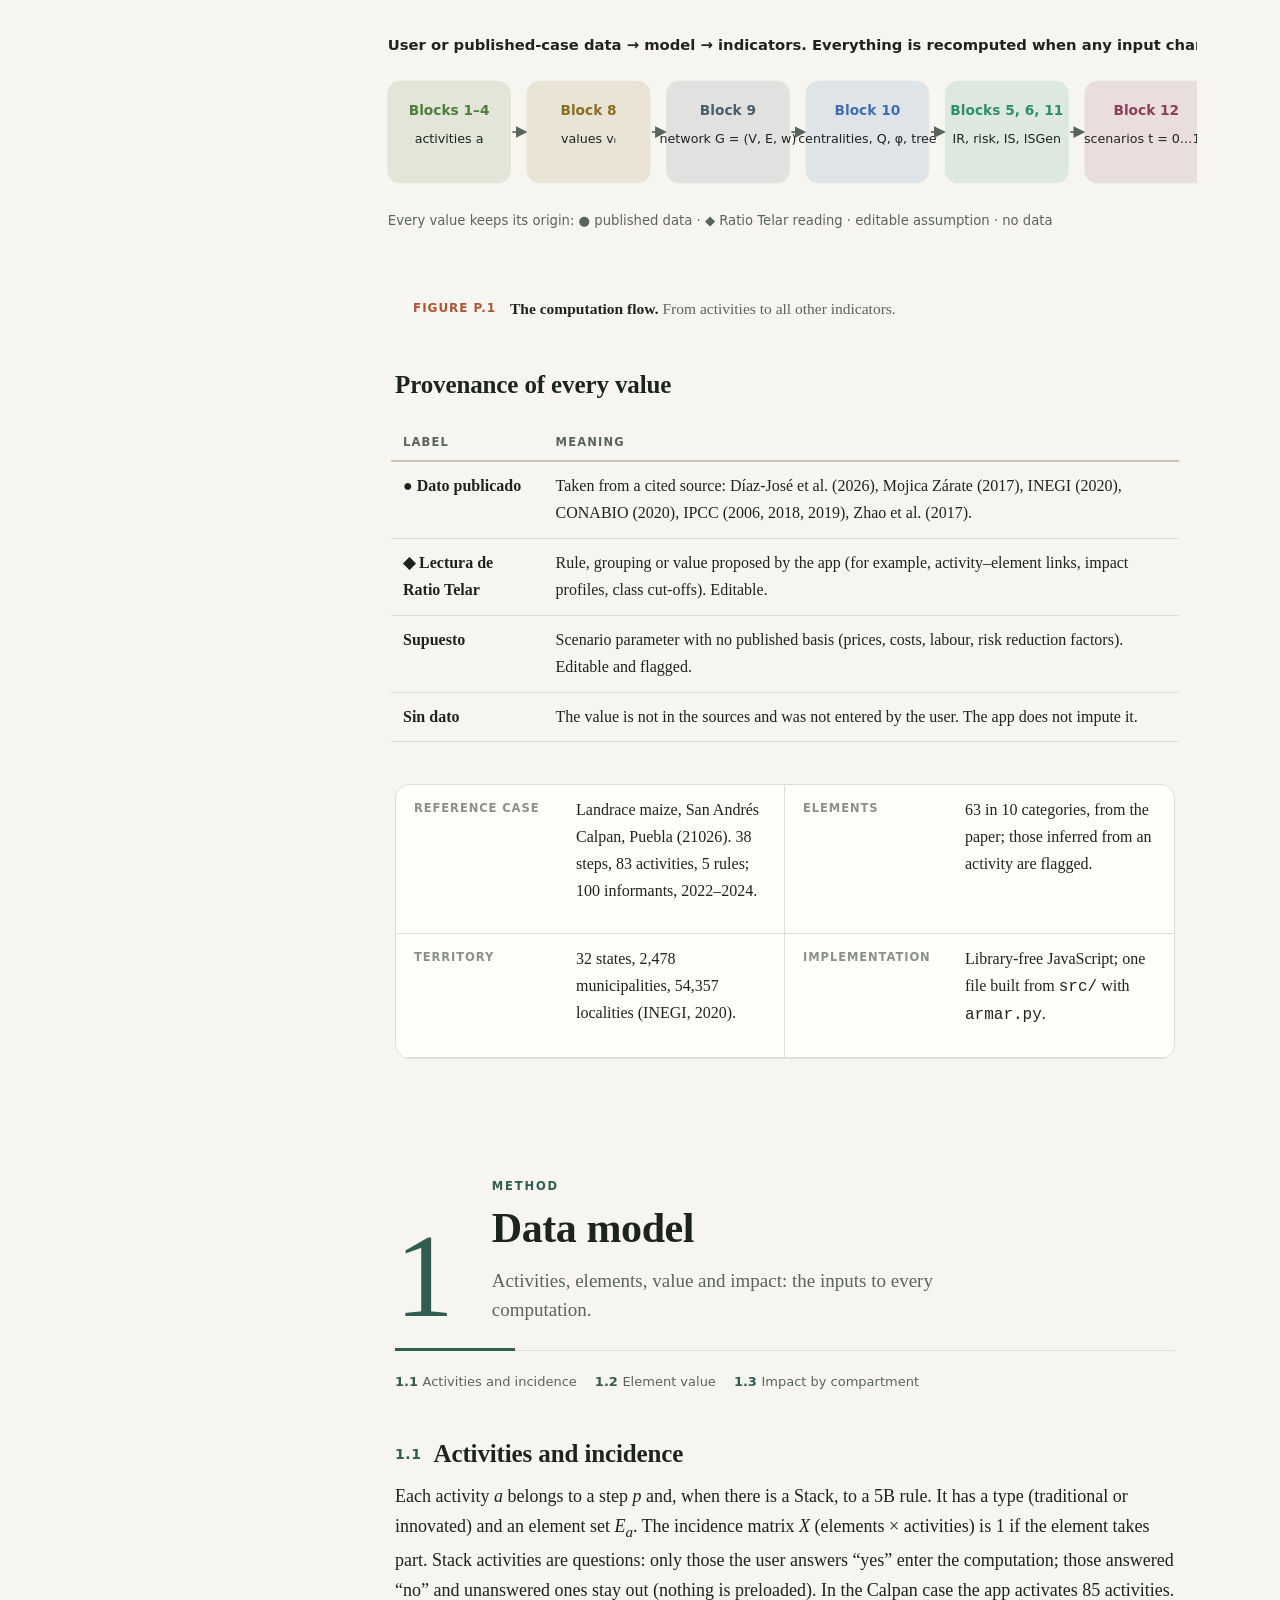
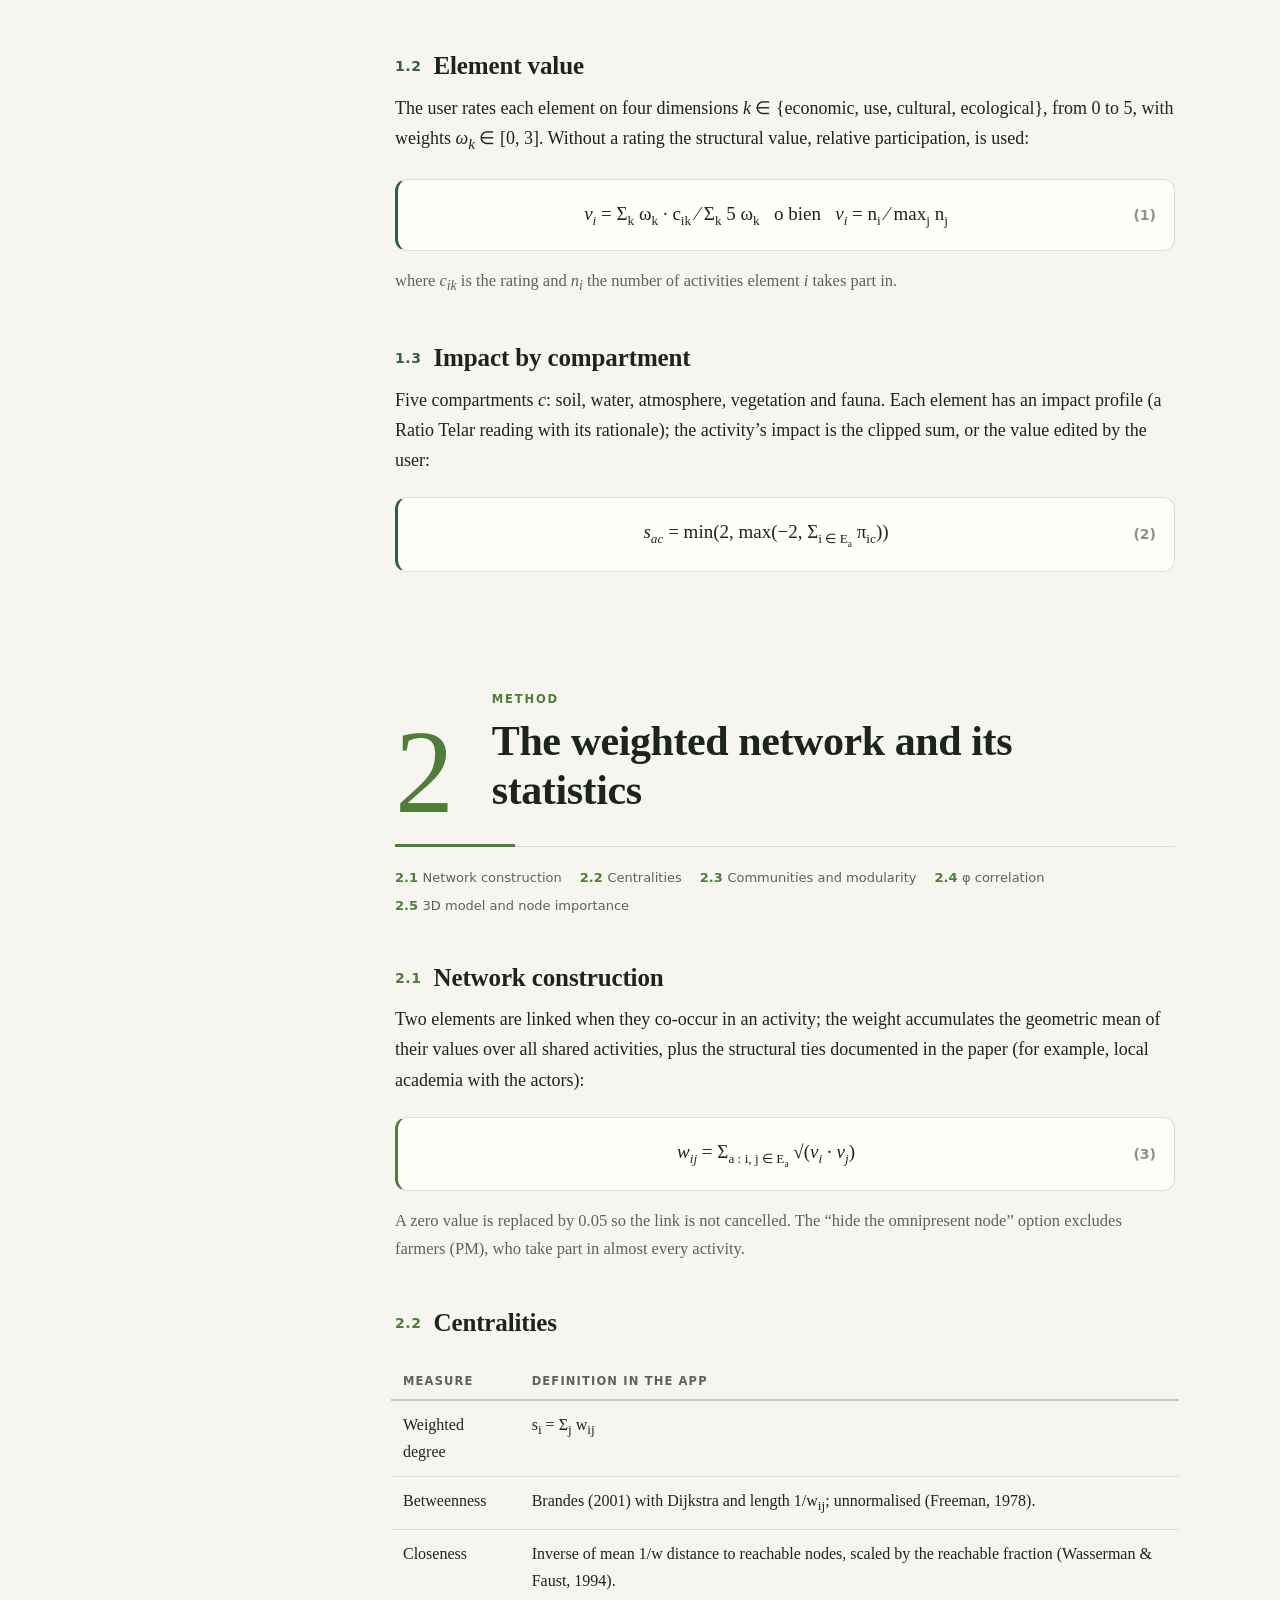
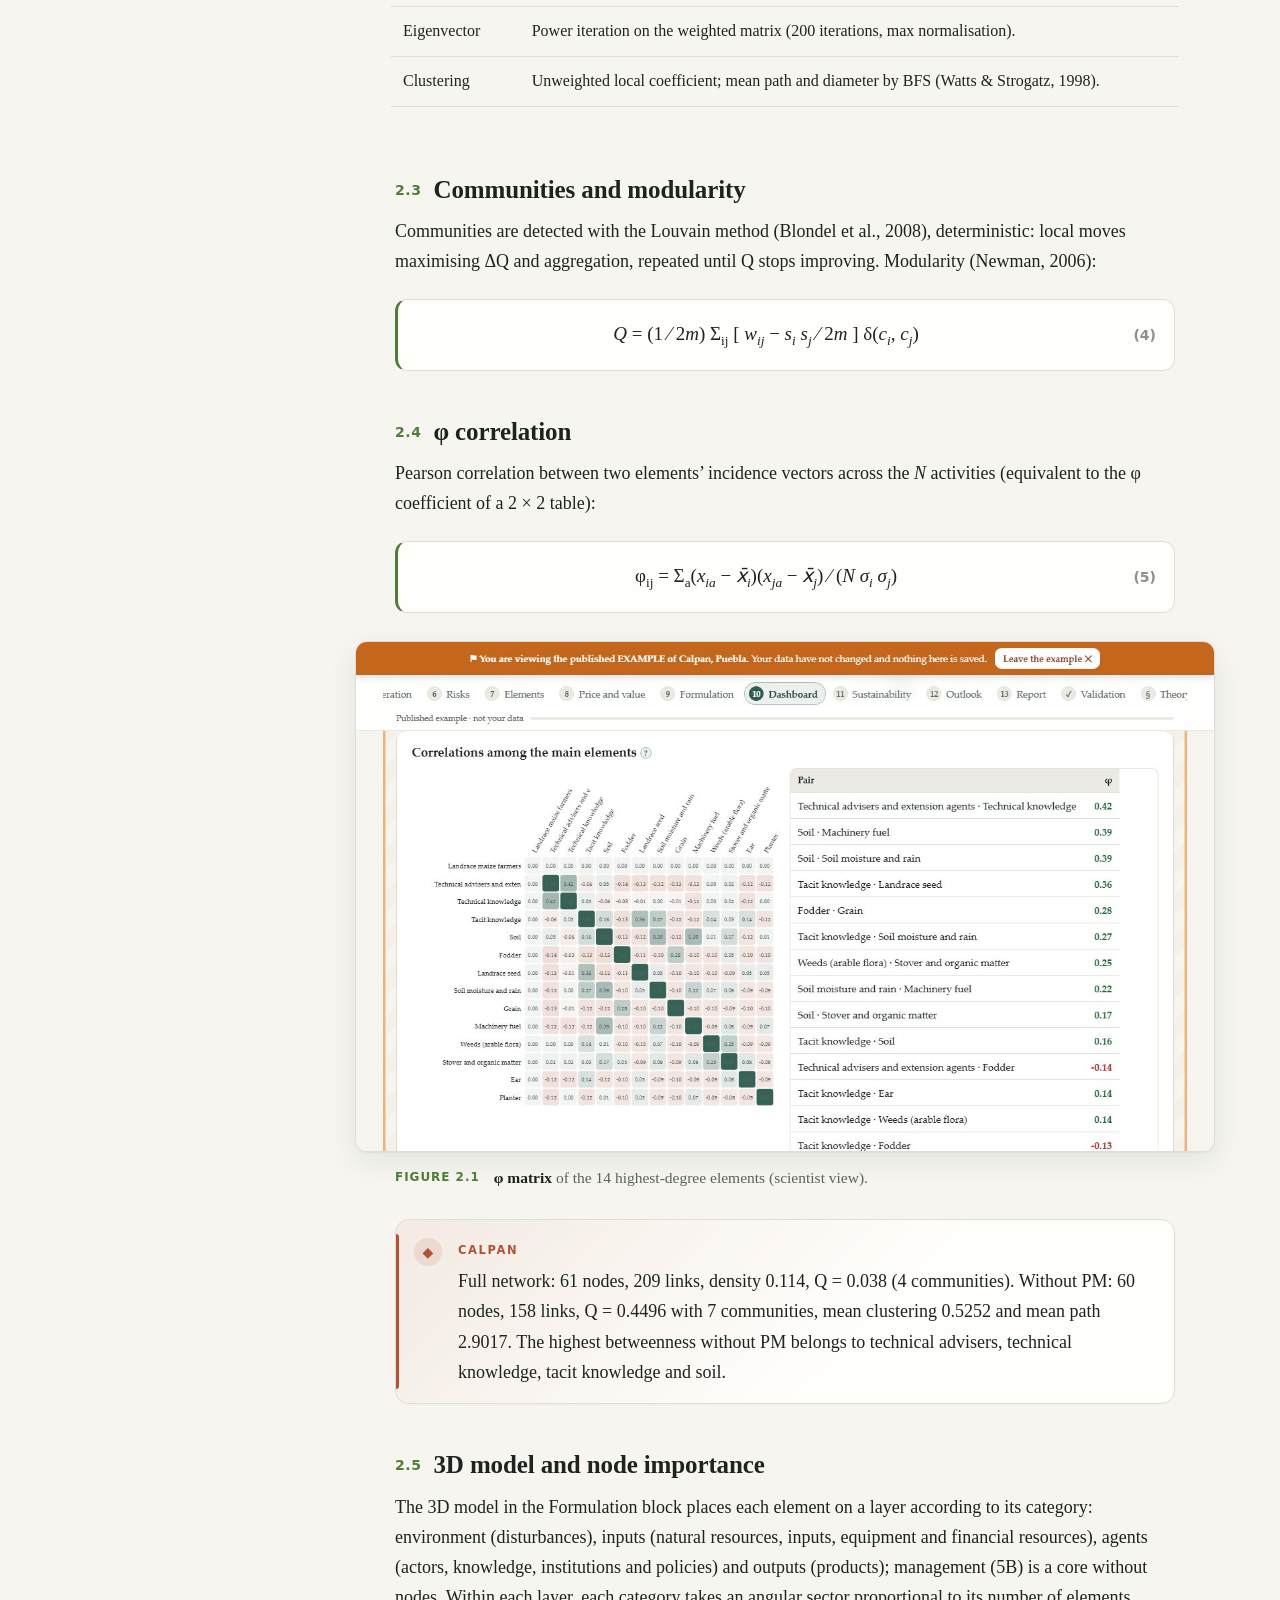
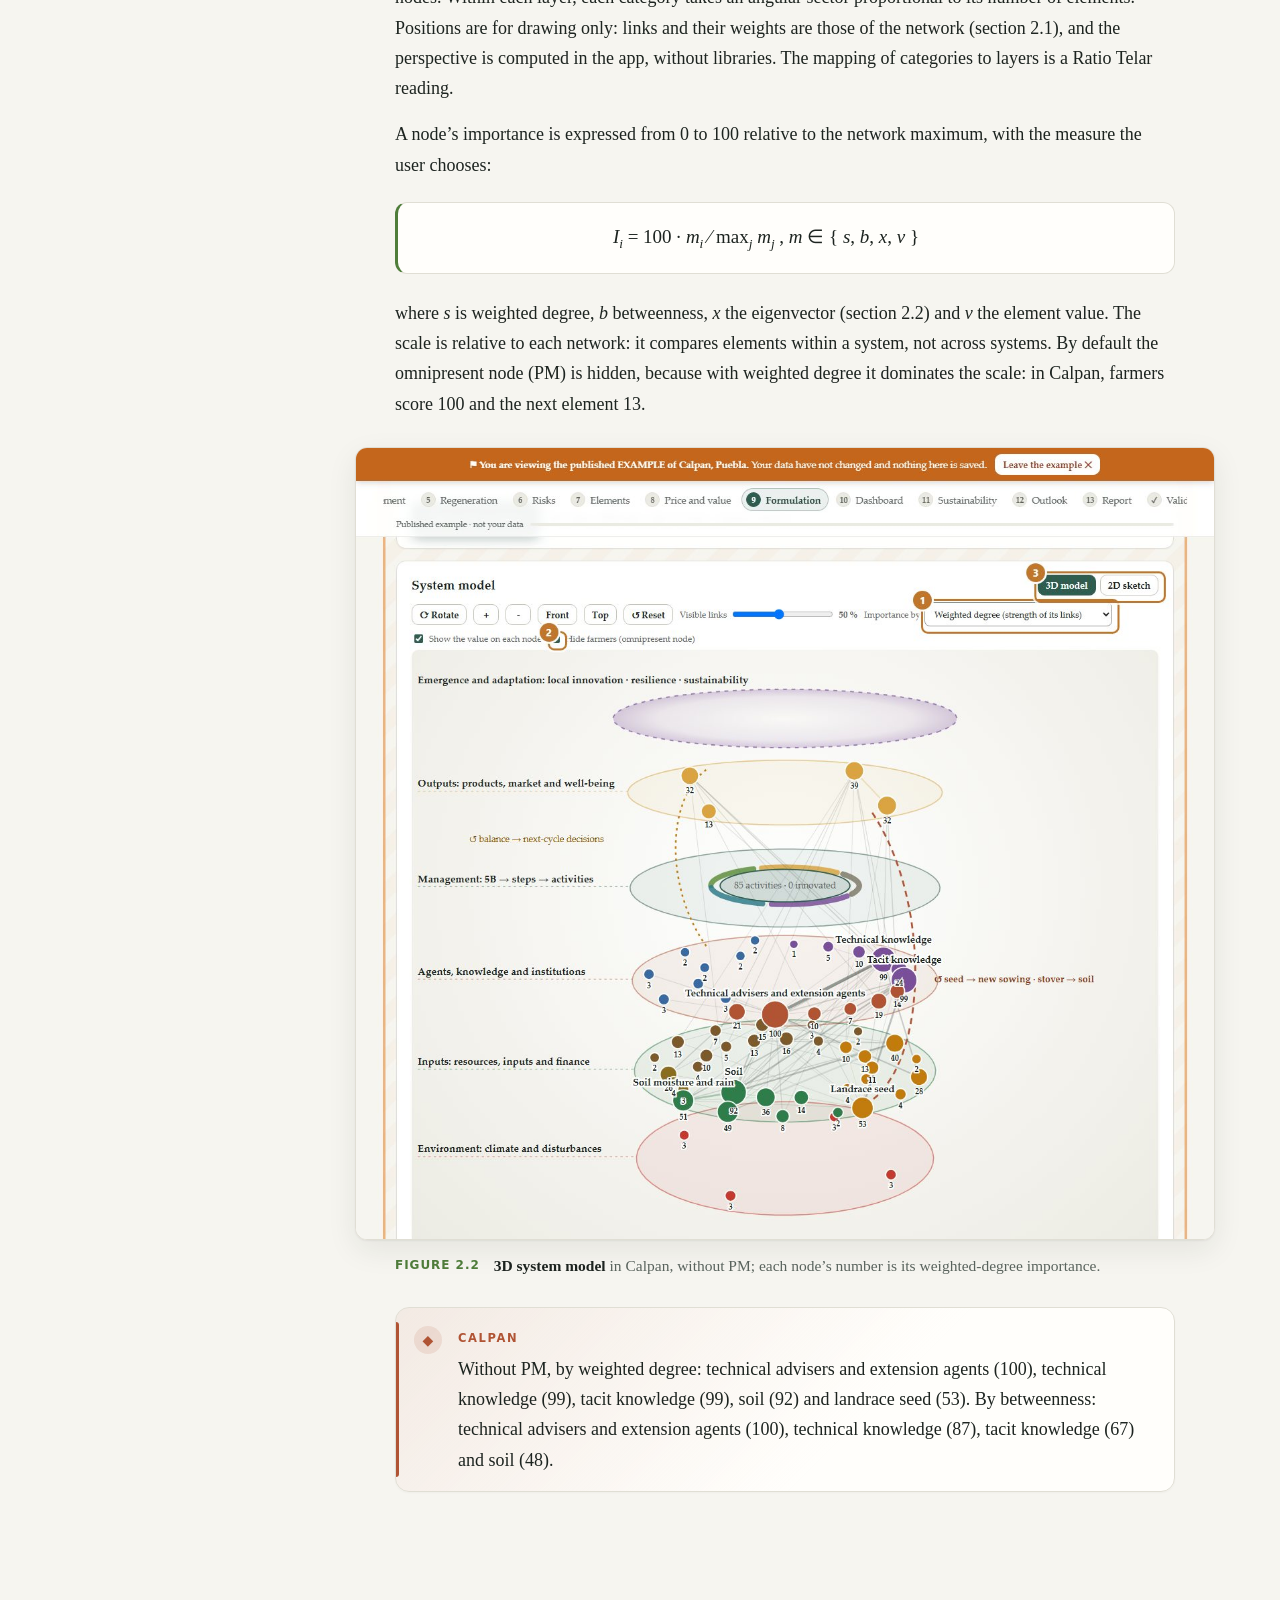
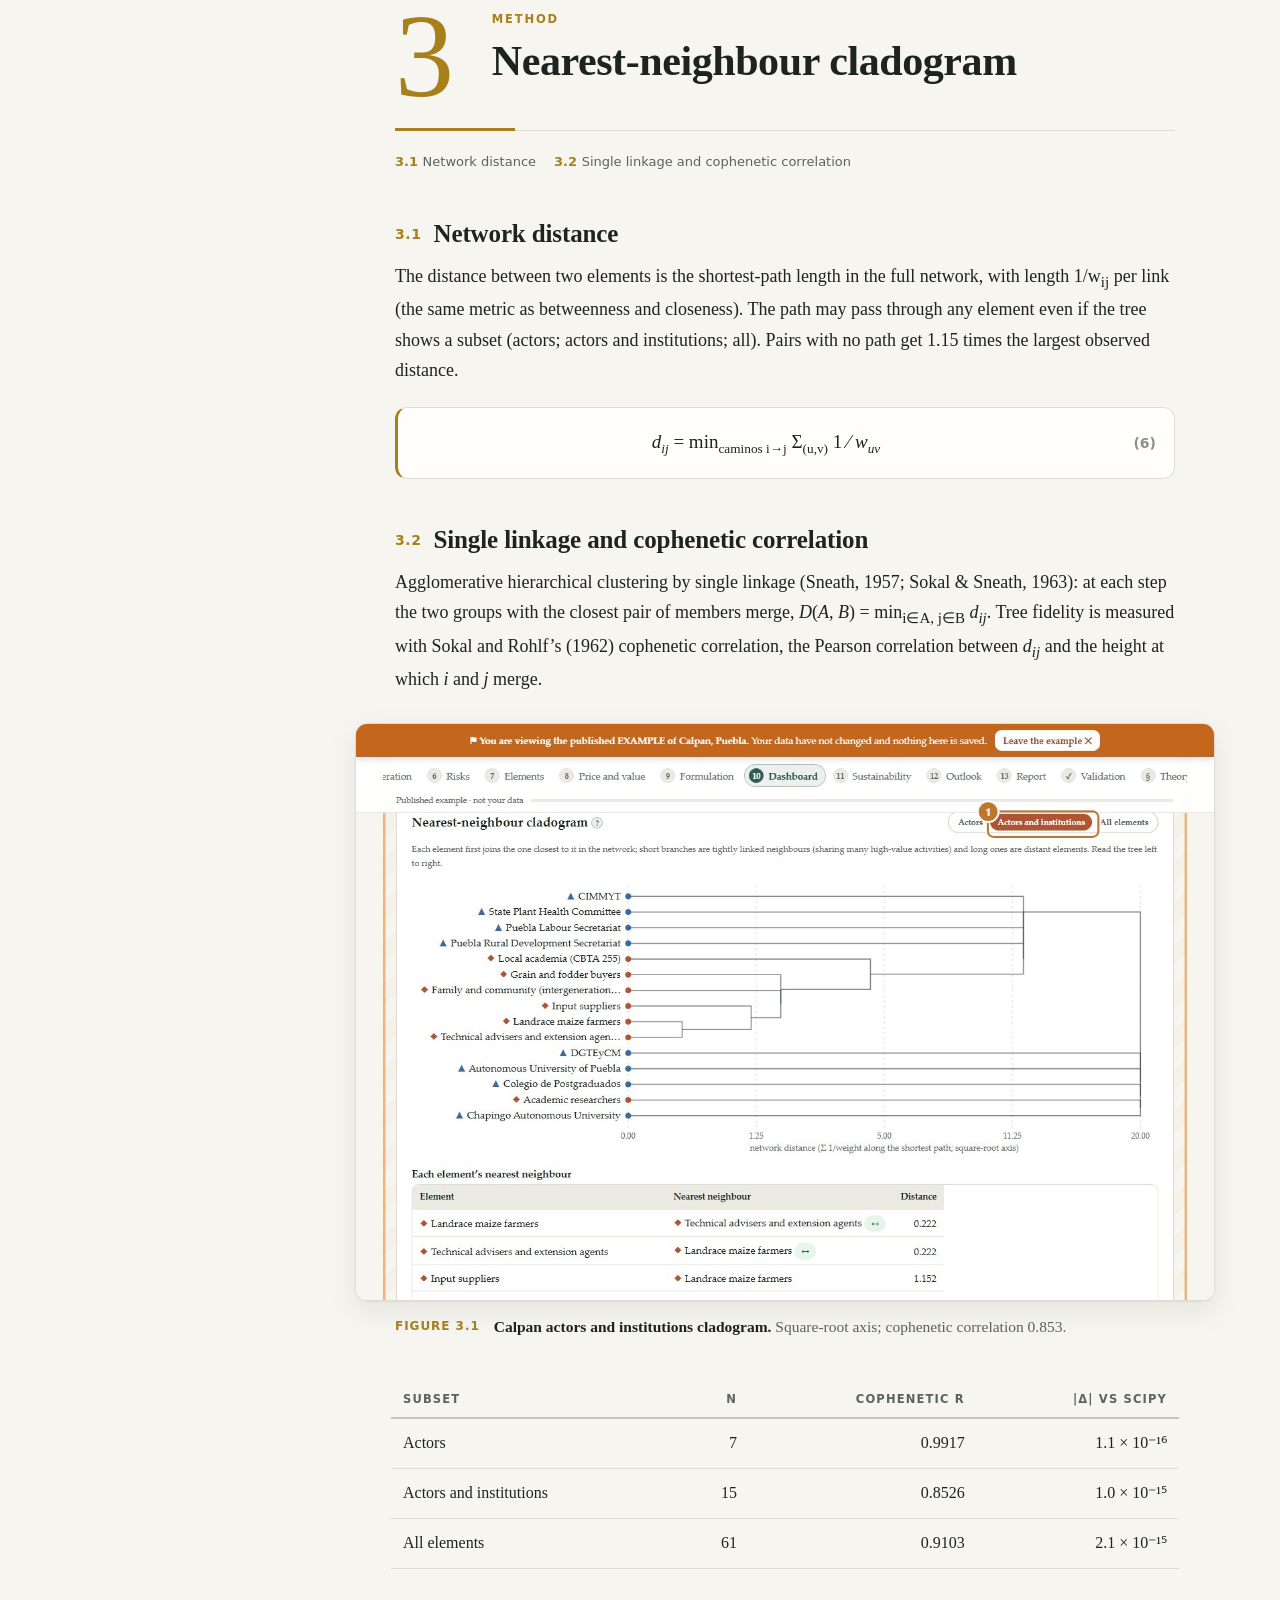
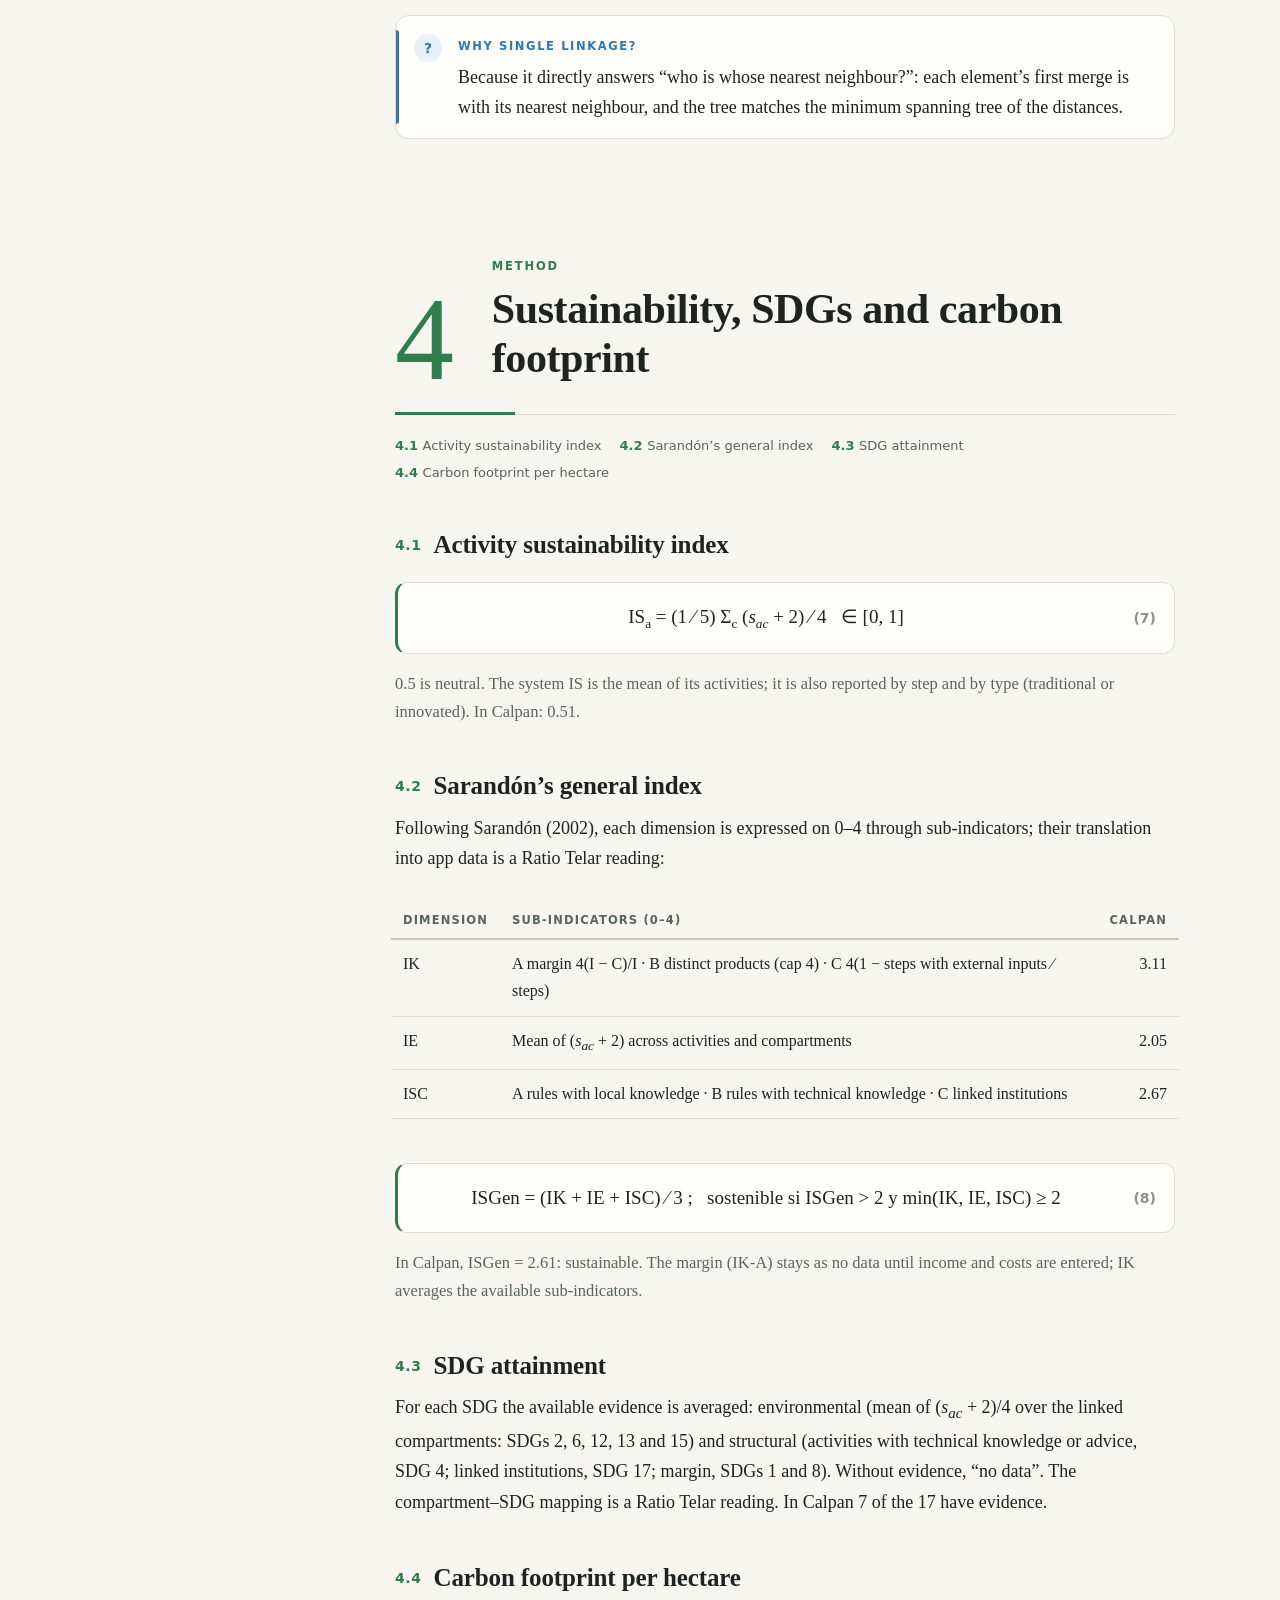
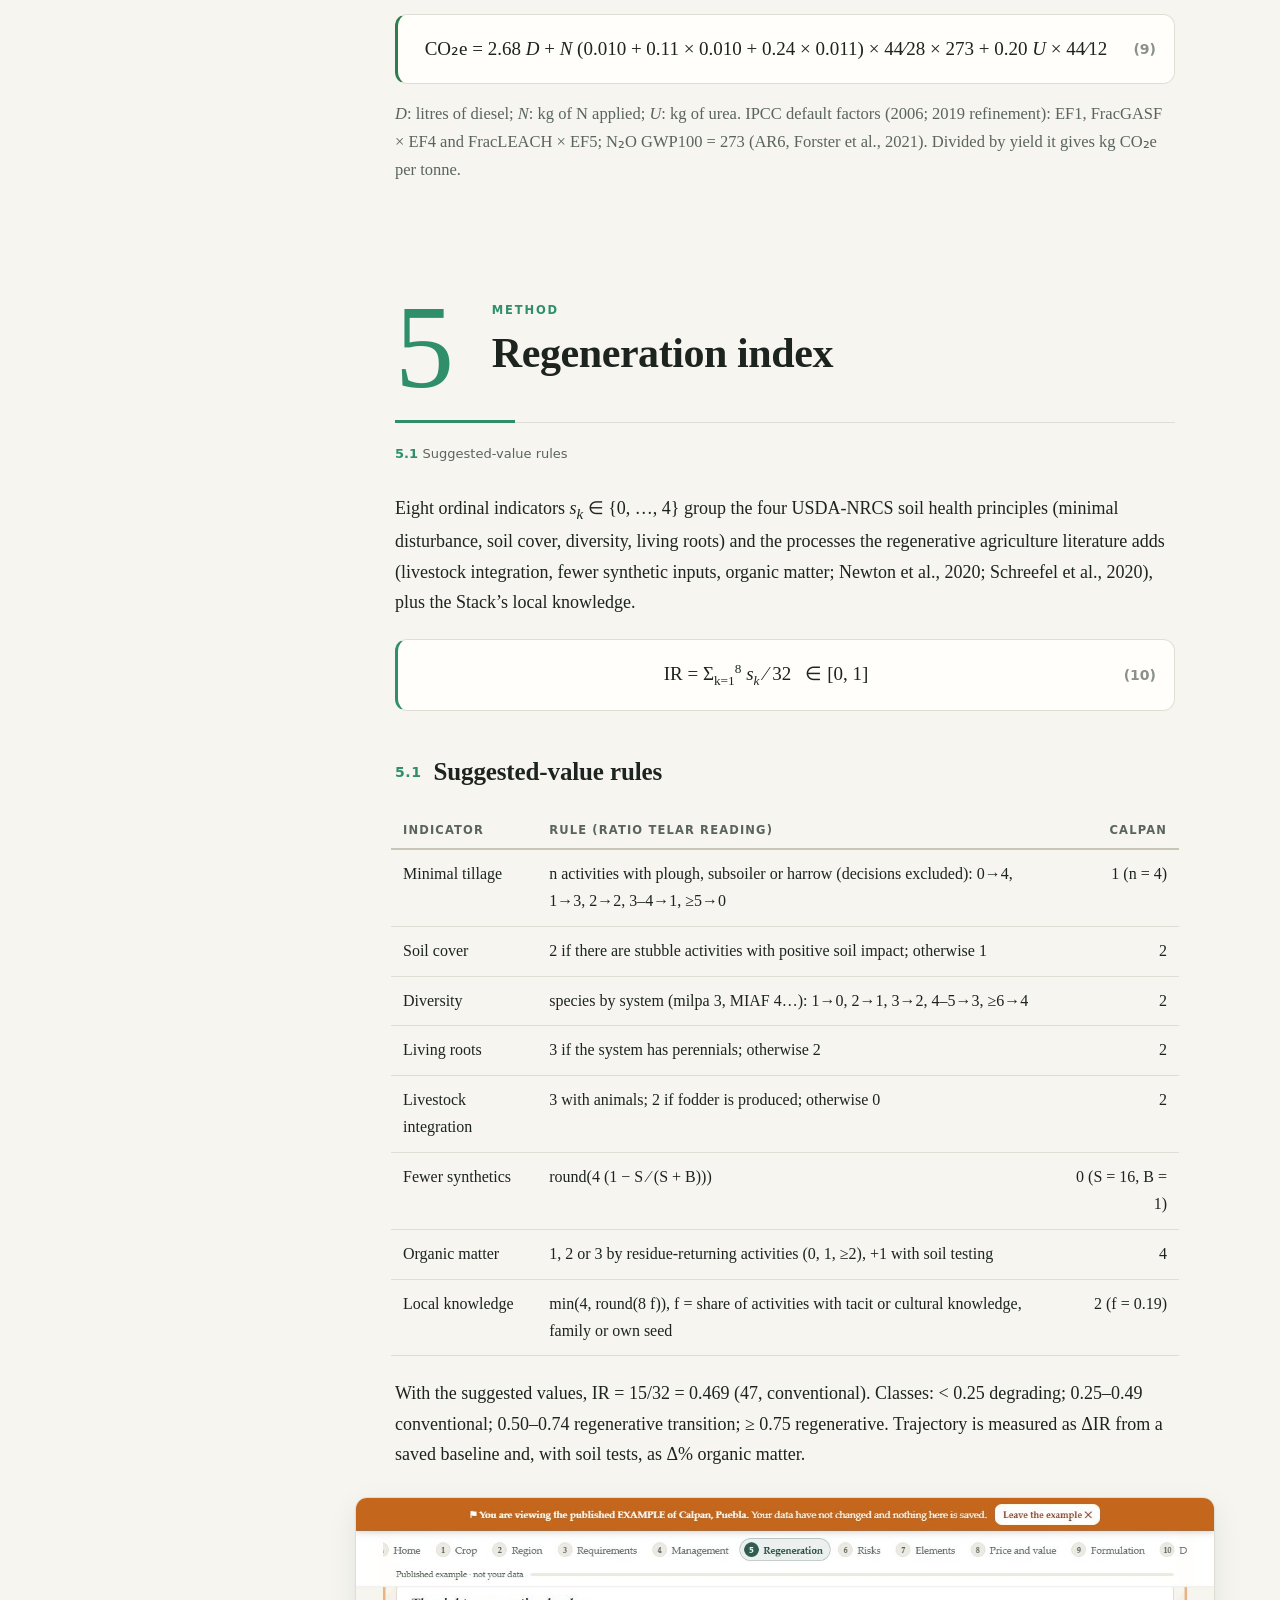
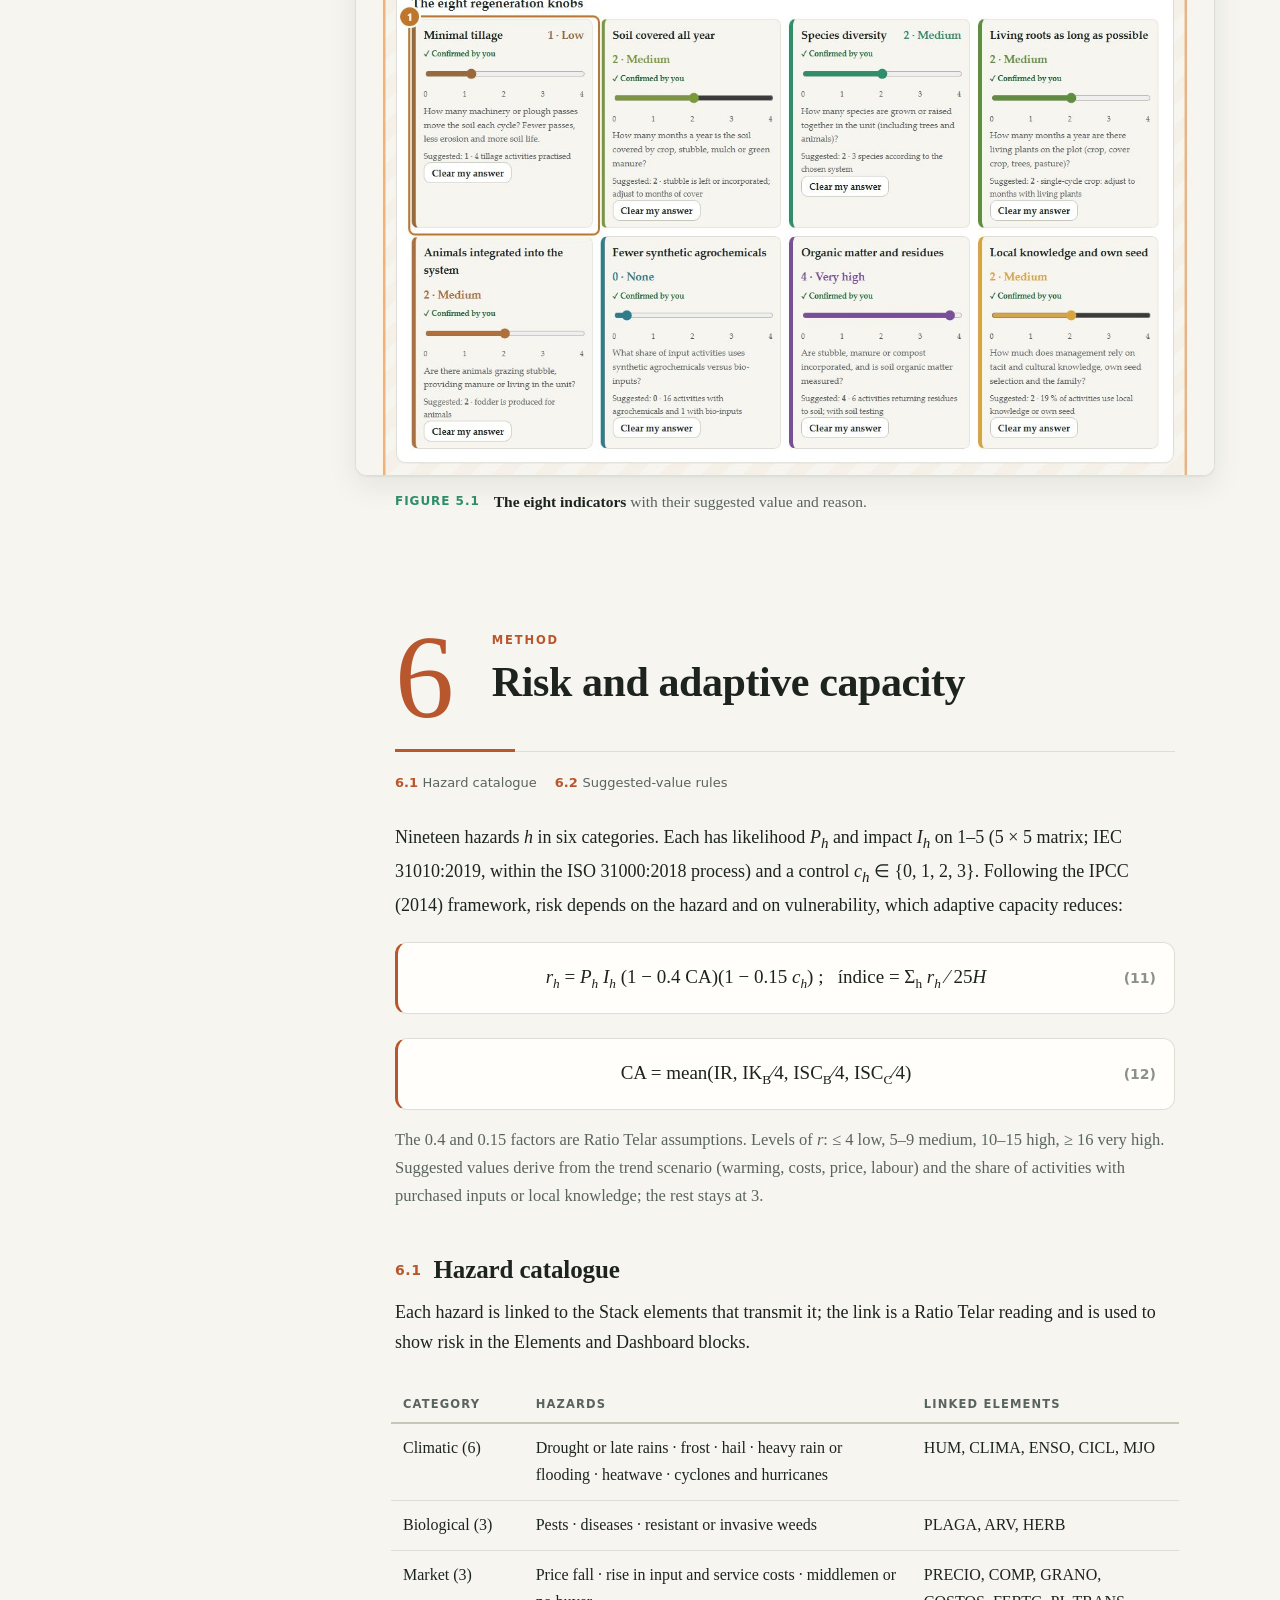
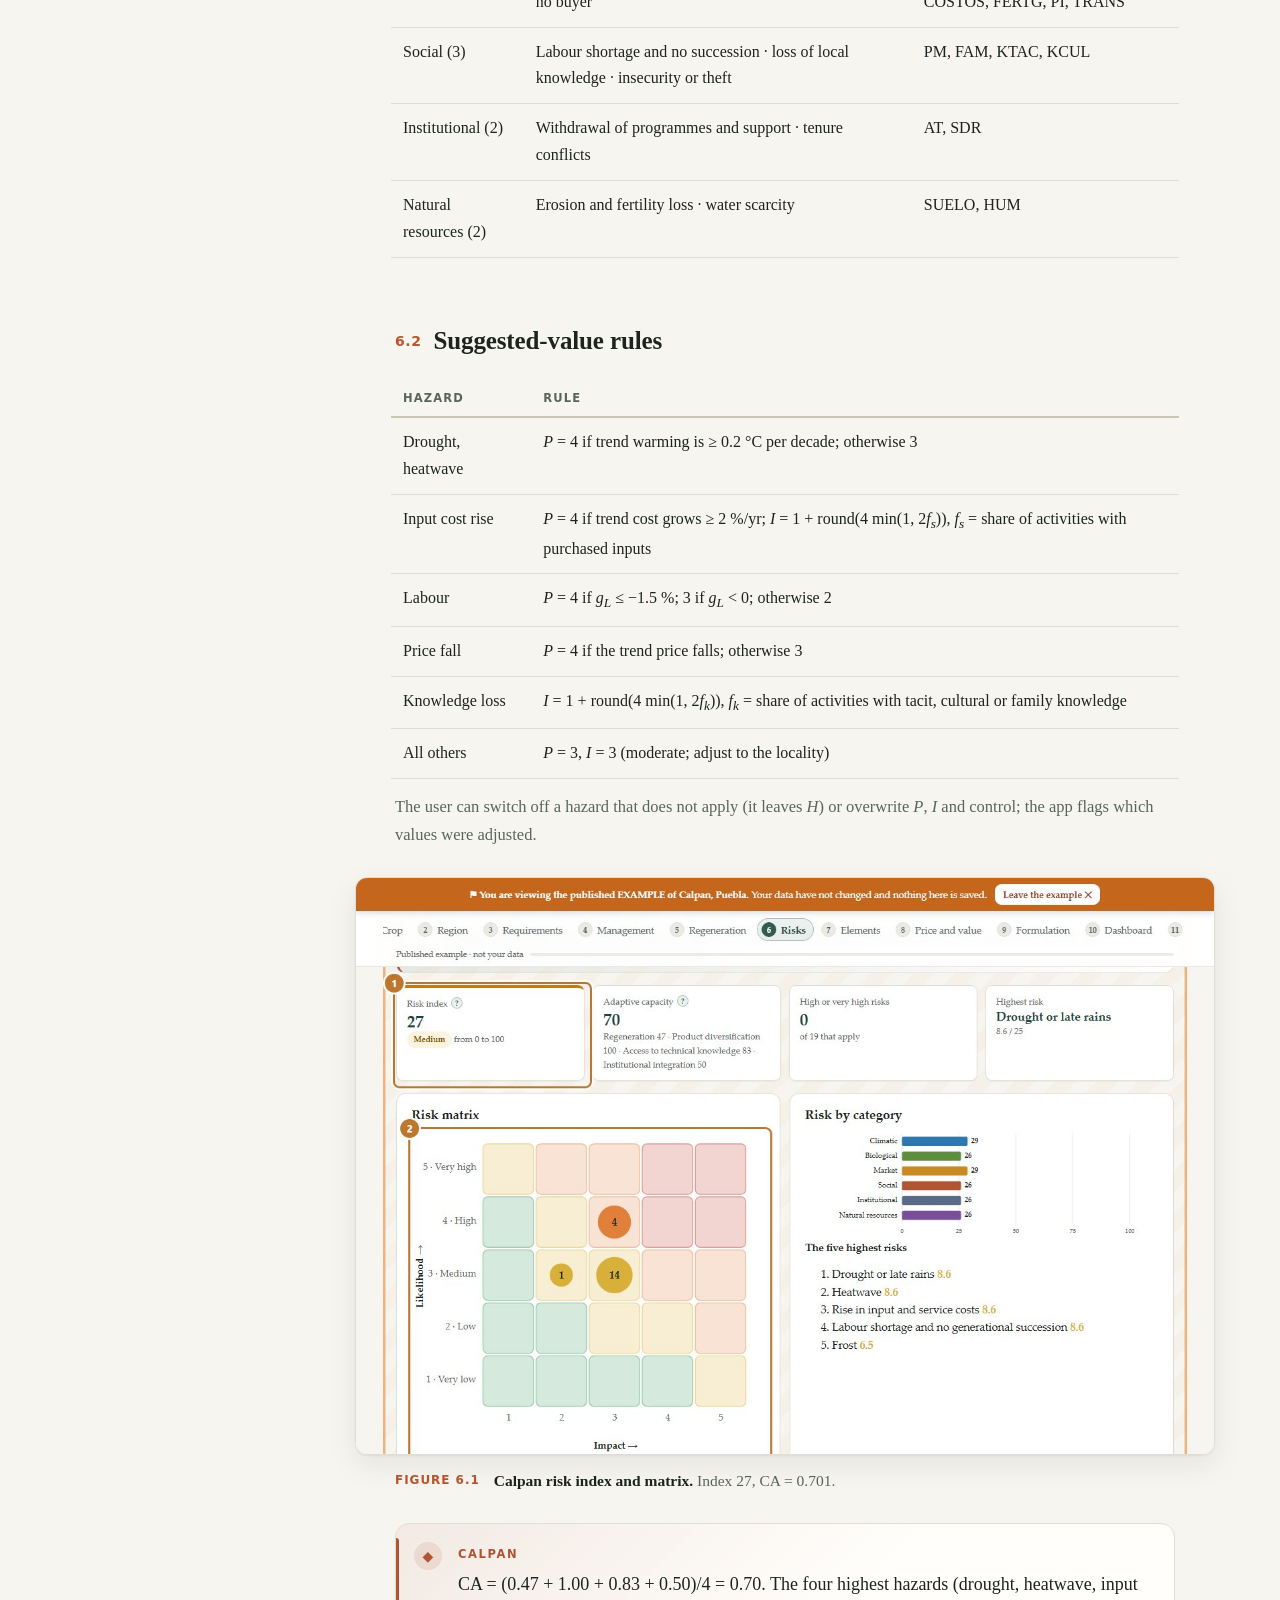
==== commit 57297f07: "Ratio Telar 0.6.0: modelo 3D del sistema e importancia de los nodos; instructivos actualizados Instr" ====
--- a/instructivo-cientifico.html
+++ b/instructivo-cientifico.html
@@ -454,15 +454,15 @@
   <div class="band"><i style="background:var(--b1)"></i><i style="background:var(--b2)"></i><i style="background:var(--b3)"></i><i style="background:var(--b4)"></i><i style="background:var(--b5)"></i><i style="background:var(--b6)"></i><i style="background:var(--b7)"></i><i style="background:var(--b8)"></i><i style="background:var(--b9)"></i><i style="background:var(--b10)"></i><i style="background:var(--b11)"></i><i style="background:var(--b12)"></i><i style="background:var(--b13)"></i></div>
   <div class="in">
     <div>
-      <div class="kick"><img src="logo.svg" alt="Ratio Telar"><div><div class="eyebrow" lang="es">Instructivo del Científico</div><div class="eyebrow" lang="en">Scientist Guide</div><div style="font-size:15px;color:var(--muted)">Ratio Telar 0.5.0 · Ratio Complexus</div></div></div>
+      <div class="kick"><img src="logo.svg" alt="Ratio Telar"><div><div class="eyebrow" lang="es">Instructivo del Científico</div><div class="eyebrow" lang="en">Scientist Guide</div><div style="font-size:15px;color:var(--muted)">Ratio Telar 0.6.0 · Ratio Complexus</div></div></div>
       <h1 lang="es">El saber local como <em>sistema complejo adaptativo</em>: <span class="a">modelo, ecuaciones y evidencia</span></h1>
       <h1 lang="en">Local knowledge as a <em>complex adaptive system</em>: <span class="a">model, equations and evidence</span></h1>
       <p class="sub" lang="es">Documentación técnica de Ratio Telar para investigación y docencia: el modelo de datos, la red ponderada y su estadística, el cladograma, los índices de sostenibilidad, regeneración y riesgo, la prospectiva, la validación frente a NetworkX y SciPy, y cómo reproducir cada número.</p>
       <p class="sub" lang="en">Technical documentation of Ratio Telar for research and teaching: the data model, the weighted network and its statistics, the cladogram, the sustainability, regeneration and risk indices, the outlook, validation against NetworkX and SciPy, and how to reproduce every number.</p>
       <div class="meta">
-        <div lang="es"><b>1.ª edición</b> · octubre de 2026 · describe Ratio Telar 0.5.0</div>
-        <div lang="en"><b>1st edition</b> · October 2026 · covers Ratio Telar 0.5.0</div>
-        <div>DOI <a href="https://doi.org/10.5281/zenodo.23488141">10.5281/zenodo.23488141</a> · <span lang="es">Texto CC BY 4.0 · app MIT</span><span lang="en">Text CC BY 4.0 · app MIT</span></div>
+        <div lang="es"><b>1.ª edición</b> · octubre de 2026 · describe Ratio Telar 0.6.0</div>
+        <div lang="en"><b>1st edition</b> · October 2026 · covers Ratio Telar 0.6.0</div>
+        <div>DOI <a href="https://doi.org/10.5281/zenodo.23642446">10.5281/zenodo.23642446</a> · <span lang="es">Texto CC BY 4.0 · app MIT</span><span lang="en">Text CC BY 4.0 · app MIT</span></div>
       </div>
       <div class="who">Héctor Tecumshé Mojica-Zárate · Óscar Díaz-José · Luis Ángel Barrera-Guzmán · Guadalupe Velázquez-Vázquez<br><span lang="es">Para el uso paso a paso, consulta el <a href="instructivo-productor.html">Instructivo del Productor</a>.</span><span lang="en">For step-by-step use, see the <a href="instructivo-productor.html">Producer Guide</a>.</span></div>
     </div>
@@ -561,6 +561,18 @@
   <div class="box farm"><span class="bi">◆</span><span class="bt" lang="es">Calpan</span><span class="bt" lang="en">Calpan</span>
     <p lang="es">Red completa: 61 nodos, 209 vínculos, densidad 0.114, Q = 0.038 (4 comunidades). Sin PM: 60 nodos, 158 vínculos, Q = 0.4496 con 7 comunidades, agrupamiento medio 0.5252 y camino medio 2.9017. La mayor intermediación sin PM corresponde a asesores técnicos, conocimiento técnico, conocimiento tácito y suelo.</p>
     <p lang="en">Full network: 61 nodes, 209 links, density 0.114, Q = 0.038 (4 communities). Without PM: 60 nodes, 158 links, Q = 0.4496 with 7 communities, mean clustering 0.5252 and mean path 2.9017. The highest betweenness without PM belongs to technical advisers, technical knowledge, tacit knowledge and soil.</p></div>
+  <h3 id="r-modelo3d" data-n="2.5"><span lang="es">Modelo 3D e importancia de los nodos</span><span lang="en">3D model and node importance</span></h3>
+  <p lang="es">El modelo 3D del bloque de Formulación coloca cada elemento en una capa según su categoría: entorno (perturbaciones), entradas (recursos naturales, insumos, equipo y recursos financieros), agentes (actores, conocimientos, instituciones y políticas) y salidas (productos); el manejo (5B) es un núcleo sin nodos. Dentro de cada capa, cada categoría ocupa un sector angular proporcional a su número de elementos. Las posiciones solo sirven para dibujar: los vínculos y sus pesos son los de la red (sección 2.1), y la perspectiva se calcula en la app, sin bibliotecas. La asignación de categorías a capas es una lectura de Ratio Telar.</p>
+  <p lang="en">The 3D model in the Formulation block places each element on a layer according to its category: environment (disturbances), inputs (natural resources, inputs, equipment and financial resources), agents (actors, knowledge, institutions and policies) and outputs (products); management (5B) is a core without nodes. Within each layer, each category takes an angular sector proportional to its number of elements. Positions are for drawing only: links and their weights are those of the network (section 2.1), and the perspective is computed in the app, without libraries. The mapping of categories to layers is a Ratio Telar reading.</p>
+  <p lang="es">La importancia de un nodo se expresa de 0 a 100 respecto del máximo de la red, con la medida que elija el usuario:</p>
+  <p lang="en">A node’s importance is expressed from 0 to 100 relative to the network maximum, with the measure the user chooses:</p>
+  <div class="eq"><span><i>I<sub>i</sub></i> = 100 · <i>m<sub>i</sub></i> ⁄ max<sub><i>j</i></sub> <i>m<sub>j</sub></i> ,  <i>m</i> ∈ { <i>s</i>, <i>b</i>, <i>x</i>, <i>v</i> }</span></div>
+  <p lang="es">donde <i>s</i> es el grado ponderado, <i>b</i> la intermediación, <i>x</i> el vector propio (sección 2.2) y <i>v</i> el valor del elemento. La escala es relativa a cada red: sirve para comparar elementos dentro de un sistema, no entre sistemas. Por omisión se oculta el nodo omnipresente (PM), que con el grado ponderado concentra la escala: en Calpan, los productores valen 100 y el siguiente elemento, 13.</p>
+  <p lang="en">where <i>s</i> is weighted degree, <i>b</i> betweenness, <i>x</i> the eigenvector (section 2.2) and <i>v</i> the element value. The scale is relative to each network: it compares elements within a system, not across systems. By default the omnipresent node (PM) is hidden, because with weighted degree it dominates the scale: in Calpan, farmers score 100 and the next element 13.</p>
+  <figure data-fig="modelo3d"><figcaption><span class="fn"></span><span lang="es"><b>Modelo 3D del sistema</b> en Calpan, sin PM; el número de cada nodo es su importancia por grado ponderado.</span><span lang="en"><b>3D system model</b> in Calpan, without PM; each node’s number is its weighted-degree importance.</span></figcaption></figure>
+  <div class="box farm"><span class="bi">◆</span><span class="bt" lang="es">Calpan</span><span class="bt" lang="en">Calpan</span>
+    <p lang="es">Sin PM, por grado ponderado: asesores técnicos y extensionistas (100), conocimiento técnico (99), conocimiento tácito (99), suelo (92) y semilla criolla (53). Por intermediación: asesores técnicos y extensionistas (100), conocimiento técnico (87), conocimiento tácito (67) y suelo (48).</p>
+    <p lang="en">Without PM, by weighted degree: technical advisers and extension agents (100), technical knowledge (99), tacit knowledge (99), soil (92) and landrace seed (53). By betweenness: technical advisers and extension agents (100), technical knowledge (87), tacit knowledge (67) and soil (48).</p></div>
 </section>
 
 <!-- ============================ 3 · CLADOGRAMA ============================ -->
@@ -907,21 +919,21 @@
   </ol>
   <h3 id="b-citar-guia"><span lang="es">Cómo citar este instructivo</span><span lang="en">How to cite this guide</span></h3>
   <p class="where" lang="es">APA, 7.ª ed.</p><p class="where" lang="en">APA 7th ed.</p>
-  <p lang="es">Mojica-Zárate, H. T., Díaz-José, O., Barrera-Guzmán, L. Á., y Velázquez-Vázquez, G. (2026). <i>Ratio Telar: Instructivo del Científico</i> (2.ª ed.). Zenodo. https://doi.org/10.5281/zenodo.23488141</p><p lang="en">Mojica-Zárate, H. T., Díaz-José, O., Barrera-Guzmán, L. Á., &amp; Velázquez-Vázquez, G. (2026). <i>Ratio Telar: Scientist Guide</i> (2nd ed.). Zenodo. https://doi.org/10.5281/zenodo.23488141</p>
+  <p lang="es">Mojica-Zárate, H. T., Díaz-José, O., Barrera-Guzmán, L. Á., y Velázquez-Vázquez, G. (2026). <i>Ratio Telar: Instructivo del Científico</i> (2.ª ed.). Zenodo. https://doi.org/10.5281/zenodo.23642446</p><p lang="en">Mojica-Zárate, H. T., Díaz-José, O., Barrera-Guzmán, L. Á., &amp; Velázquez-Vázquez, G. (2026). <i>Ratio Telar: Scientist Guide</i> (2nd ed.). Zenodo. https://doi.org/10.5281/zenodo.23642446</p>
   <h3 id="b-citar"><span lang="es">Cómo citar el software</span><span lang="en">How to cite the software</span></h3>
-  <p lang="es">Mojica-Zárate, H. T., Díaz-José, O., Barrera-Guzmán, L. Á., y Velázquez-Vázquez, G. (2026). <i>Ratio Telar: el conocimiento agrícola local como sistema complejo adaptativo</i> (Versión 0.5.0) [Software]. Zenodo. https://doi.org/10.5281/zenodo.23290103</p>
-  <p lang="en">Mojica-Zárate, H. T., Díaz-José, O., Barrera-Guzmán, L. Á., &amp; Velázquez-Vázquez, G. (2026). <i>Ratio Telar: local farming knowledge as a complex adaptive system</i> (Version 0.5.0) [Software]. Zenodo. https://doi.org/10.5281/zenodo.23290103</p>
+  <p lang="es">Mojica-Zárate, H. T., Díaz-José, O., Barrera-Guzmán, L. Á., y Velázquez-Vázquez, G. (2026). <i>Ratio Telar: el conocimiento agrícola local como sistema complejo adaptativo</i> (Versión 0.6.0) [Software]. Zenodo. https://doi.org/10.5281/zenodo.23290103</p>
+  <p lang="en">Mojica-Zárate, H. T., Díaz-José, O., Barrera-Guzmán, L. Á., &amp; Velázquez-Vázquez, G. (2026). <i>Ratio Telar: local farming knowledge as a complex adaptive system</i> (Version 0.6.0) [Software]. Zenodo. https://doi.org/10.5281/zenodo.23290103</p>
   <div class="qrbox"><svg xmlns="http://www.w3.org/2000/svg" viewBox="0 0 41 41" shape-rendering="crispEdges"><rect width="41" height="41" fill="#fff"/><path d="M4 4h7v1h-7zM13 4h1v1h-1zM15 4h1v1h-1zM20 4h1v1h-1zM22 4h6v1h-6zM30 4h7v1h-7zM4 5h1v1h-1zM10 5h1v1h-1zM13 5h4v1h-4zM19 5h1v1h-1zM22 5h1v1h-1zM25 5h1v1h-1zM30 5h1v1h-1zM36 5h1v1h-1zM4 6h1v1h-1zM6 6h3v1h-3zM10 6h1v1h-1zM12 6h2v1h-2zM15 6h2v1h-2zM18 6h3v1h-3zM25 6h3v1h-3zM30 6h1v1h-1zM32 6h3v1h-3zM36 6h1v1h-1zM4 7h1v1h-1zM6 7h3v1h-3zM10 7h1v1h-1zM12 7h2v1h-2zM15 7h2v1h-2zM19 7h1v1h-1zM22 7h2v1h-2zM26 7h3v1h-3zM30 7h1v1h-1zM32 7h3v1h-3zM36 7h1v1h-1zM4 8h1v1h-1zM6 8h3v1h-3zM10 8h1v1h-1zM12 8h1v1h-1zM15 8h1v1h-1zM17 8h4v1h-4zM24 8h4v1h-4zM30 8h1v1h-1zM32 8h3v1h-3zM36 8h1v1h-1zM4 9h1v1h-1zM10 9h1v1h-1zM12 9h1v1h-1zM14 9h1v1h-1zM23 9h1v1h-1zM28 9h1v1h-1zM30 9h1v1h-1zM36 9h1v1h-1zM4 10h7v1h-7zM12 10h1v1h-1zM14 10h1v1h-1zM16 10h1v1h-1zM18 10h1v1h-1zM20 10h1v1h-1zM22 10h1v1h-1zM24 10h1v1h-1zM26 10h1v1h-1zM28 10h1v1h-1zM30 10h7v1h-7zM12 11h2v1h-2zM16 11h1v1h-1zM20 11h1v1h-1zM23 11h3v1h-3zM4 12h1v1h-1zM6 12h5v1h-5zM14 12h1v1h-1zM17 12h2v1h-2zM20 12h4v1h-4zM26 12h3v1h-3zM30 12h5v1h-5zM5 13h1v1h-1zM8 13h2v1h-2zM11 13h2v1h-2zM15 13h4v1h-4zM20 13h8v1h-8zM30 13h2v1h-2zM33 13h2v1h-2zM36 13h1v1h-1zM4 14h1v1h-1zM9 14h3v1h-3zM13 14h3v1h-3zM17 14h5v1h-5zM24 14h1v1h-1zM28 14h2v1h-2zM32 14h1v1h-1zM34 14h2v1h-2zM7 15h3v1h-3zM11 15h1v1h-1zM13 15h5v1h-5zM19 15h1v1h-1zM21 15h3v1h-3zM25 15h1v1h-1zM32 15h3v1h-3zM36 15h1v1h-1zM4 16h1v1h-1zM6 16h2v1h-2zM10 16h4v1h-4zM18 16h1v1h-1zM20 16h1v1h-1zM24 16h1v1h-1zM28 16h2v1h-2zM32 16h2v1h-2zM35 16h2v1h-2zM7 17h1v1h-1zM9 17h1v1h-1zM16 17h1v1h-1zM19 17h1v1h-1zM21 17h2v1h-2zM25 17h1v1h-1zM27 17h1v1h-1zM30 17h1v1h-1zM35 17h2v1h-2zM5 18h2v1h-2zM10 18h2v1h-2zM18 18h3v1h-3zM24 18h3v1h-3zM29 18h2v1h-2zM33 18h3v1h-3zM4 19h1v1h-1zM12 19h5v1h-5zM19 19h1v1h-1zM25 19h1v1h-1zM29 19h3v1h-3zM33 19h2v1h-2zM5 20h1v1h-1zM7 20h1v1h-1zM9 20h6v1h-6zM16 20h2v1h-2zM19 20h1v1h-1zM21 20h1v1h-1zM24 20h1v1h-1zM26 20h1v1h-1zM29 20h1v1h-1zM31 20h2v1h-2zM36 20h1v1h-1zM4 21h1v1h-1zM6 21h2v1h-2zM9 21h1v1h-1zM12 21h1v1h-1zM15 21h3v1h-3zM20 21h1v1h-1zM22 21h3v1h-3zM27 21h1v1h-1zM30 21h2v1h-2zM33 21h2v1h-2zM36 21h1v1h-1zM5 22h1v1h-1zM10 22h1v1h-1zM14 22h1v1h-1zM17 22h1v1h-1zM19 22h2v1h-2zM22 22h1v1h-1zM24 22h1v1h-1zM26 22h1v1h-1zM30 22h3v1h-3zM34 22h1v1h-1zM4 23h2v1h-2zM7 23h3v1h-3zM12 23h4v1h-4zM17 23h1v1h-1zM20 23h1v1h-1zM24 23h6v1h-6zM31 23h4v1h-4zM36 23h1v1h-1zM4 24h2v1h-2zM10 24h1v1h-1zM12 24h4v1h-4zM18 24h2v1h-2zM22 24h2v1h-2zM25 24h1v1h-1zM28 24h2v1h-2zM31 24h3v1h-3zM4 25h2v1h-2zM7 25h3v1h-3zM11 25h1v1h-1zM13 25h8v1h-8zM24 25h2v1h-2zM27 25h1v1h-1zM30 25h1v1h-1zM33 25h1v1h-1zM36 25h1v1h-1zM4 26h1v1h-1zM6 26h1v1h-1zM8 26h3v1h-3zM12 26h3v1h-3zM16 26h2v1h-2zM22 26h2v1h-2zM25 26h2v1h-2zM28 26h1v1h-1zM30 26h4v1h-4zM35 26h1v1h-1zM4 27h1v1h-1zM6 27h2v1h-2zM15 27h1v1h-1zM17 27h1v1h-1zM20 27h1v1h-1zM23 27h4v1h-4zM31 27h1v1h-1zM34 27h3v1h-3zM4 28h1v1h-1zM8 28h5v1h-5zM14 28h1v1h-1zM17 28h1v1h-1zM21 28h1v1h-1zM23 28h1v1h-1zM26 28h1v1h-1zM28 28h5v1h-5zM35 28h2v1h-2zM12 29h1v1h-1zM15 29h2v1h-2zM20 29h5v1h-5zM28 29h1v1h-1zM32 29h1v1h-1zM34 29h1v1h-1zM36 29h1v1h-1zM4 30h7v1h-7zM13 30h1v1h-1zM16 30h4v1h-4zM21 30h1v1h-1zM24 30h1v1h-1zM26 30h3v1h-3zM30 30h1v1h-1zM32 30h1v1h-1zM34 30h2v1h-2zM4 31h1v1h-1zM10 31h1v1h-1zM12 31h3v1h-3zM16 31h3v1h-3zM20 31h3v1h-3zM24 31h1v1h-1zM27 31h2v1h-2zM32 31h4v1h-4zM4 32h1v1h-1zM6 32h3v1h-3zM10 32h1v1h-1zM12 32h1v1h-1zM14 32h4v1h-4zM20 32h1v1h-1zM24 32h3v1h-3zM28 32h6v1h-6zM35 32h1v1h-1zM4 33h1v1h-1zM6 33h3v1h-3zM10 33h1v1h-1zM12 33h5v1h-5zM19 33h1v1h-1zM21 33h2v1h-2zM25 33h1v1h-1zM27 33h3v1h-3zM32 33h2v1h-2zM36 33h1v1h-1zM4 34h1v1h-1zM6 34h3v1h-3zM10 34h1v1h-1zM12 34h1v1h-1zM14 34h1v1h-1zM19 34h2v1h-2zM22 34h1v1h-1zM24 34h1v1h-1zM27 34h2v1h-2zM30 34h2v1h-2zM33 34h1v1h-1zM4 35h1v1h-1zM10 35h1v1h-1zM15 35h1v1h-1zM18 35h2v1h-2zM25 35h6v1h-6zM32 35h3v1h-3zM4 36h7v1h-7zM12 36h1v1h-1zM14 36h1v1h-1zM16 36h4v1h-4zM21 36h2v1h-2zM24 36h1v1h-1zM26 36h6v1h-6zM33 36h3v1h-3z" fill="#1d2420"/></svg><p lang="es">Aplicación: <b>hectortecumshe-ai.github.io/RatioTelar</b><br>Código: github.com/hectortecumshe-ai/RatioTelar</p><p lang="en">App: <b>hectortecumshe-ai.github.io/RatioTelar</b><br>Code: github.com/hectortecumshe-ai/RatioTelar</p></div>
   <div class="legal">
-  <p lang="es"><b>Ratio Telar · Instructivo del Científico</b> · 2.ª edición, octubre de 2026 · describe Ratio Telar 0.5.0.</p>
-  <p lang="en"><b>Ratio Telar · Scientist Guide</b> · 2nd edition, October 2026 · covers Ratio Telar 0.5.0.</p>
+  <p lang="es"><b>Ratio Telar · Instructivo del Científico</b> · 2.ª edición, octubre de 2026 · describe Ratio Telar 0.6.0.</p>
+  <p lang="en"><b>Ratio Telar · Scientist Guide</b> · 2nd edition, October 2026 · covers Ratio Telar 0.6.0.</p>
   <p>Héctor Tecumshé Mojica-Zárate · Óscar Díaz-José · Luis Ángel Barrera-Guzmán · Guadalupe Velázquez-Vázquez</p>
   <p lang="es">Centro Académico Regional Sede Huatusco, Universidad Autónoma Chapingo (Héctor Tecumshé Mojica-Zárate, Óscar Díaz-José, Luis Ángel Barrera-Guzmán) · Benemérita Universidad Autónoma de Puebla (Guadalupe Velázquez-Vázquez), México. ORCID del autor de correspondencia: 0000-0002-9067-3983.</p>
   <p lang="en">Huatusco Regional Academic Centre, Chapingo Autonomous University (Héctor Tecumshé Mojica-Zárate, Óscar Díaz-José, Luis Ángel Barrera-Guzmán) · Meritorious Autonomous University of Puebla (Guadalupe Velázquez-Vázquez), Mexico. Corresponding author ORCID: 0000-0002-9067-3983.</p>
   <p><span class="isbn" lang="es">ISBN: en trámite ante el INDAUTOR</span><span class="isbn" lang="en">ISBN: application in progress (INDAUTOR, Mexico)</span><br>
-     <span lang="es">DOI de este instructivo: <a href="https://doi.org/10.5281/zenodo.23488141">10.5281/zenodo.23488141</a> · DOI de la aplicación: <a href="https://doi.org/10.5281/zenodo.23290103">10.5281/zenodo.23290103</a></span><span lang="en">DOI of this guide: <a href="https://doi.org/10.5281/zenodo.23488141">10.5281/zenodo.23488141</a> · DOI of the app: <a href="https://doi.org/10.5281/zenodo.23290103">10.5281/zenodo.23290103</a></span></p>
-  <p lang="es">Texto y figuras bajo licencia Creative Commons Atribución 4.0 Internacional (CC BY 4.0); la aplicación, bajo licencia MIT. Puedes copiar, adaptar y compartir este instructivo citando a sus autores. Las capturas de pantalla son de la aplicación Ratio Telar 0.5.0. Composición tipográfica en Palatino Linotype.</p>
-  <p lang="en">Text and figures under the Creative Commons Attribution 4.0 International licence (CC BY 4.0); the app under the MIT licence. You may copy, adapt and share this guide crediting its authors. Screenshots are from the Ratio Telar 0.5.0 app. Typeset in Palatino Linotype.</p>
+     <span lang="es">DOI de este instructivo: <a href="https://doi.org/10.5281/zenodo.23642446">10.5281/zenodo.23642446</a> · DOI de la aplicación: <a href="https://doi.org/10.5281/zenodo.23290103">10.5281/zenodo.23290103</a></span><span lang="en">DOI of this guide: <a href="https://doi.org/10.5281/zenodo.23642446">10.5281/zenodo.23642446</a> · DOI of the app: <a href="https://doi.org/10.5281/zenodo.23290103">10.5281/zenodo.23290103</a></span></p>
+  <p lang="es">Texto y figuras bajo licencia Creative Commons Atribución 4.0 Internacional (CC BY 4.0); la aplicación, bajo licencia MIT. Puedes copiar, adaptar y compartir este instructivo citando a sus autores. Las capturas de pantalla son de la aplicación Ratio Telar 0.6.0. Composición tipográfica en Palatino Linotype.</p>
+  <p lang="en">Text and figures under the Creative Commons Attribution 4.0 International licence (CC BY 4.0); the app under the MIT licence. You may copy, adapt and share this guide crediting its authors. Screenshots are from the Ratio Telar 0.6.0 app. Typeset in Palatino Linotype.</p>
 </div>
 </section>
 
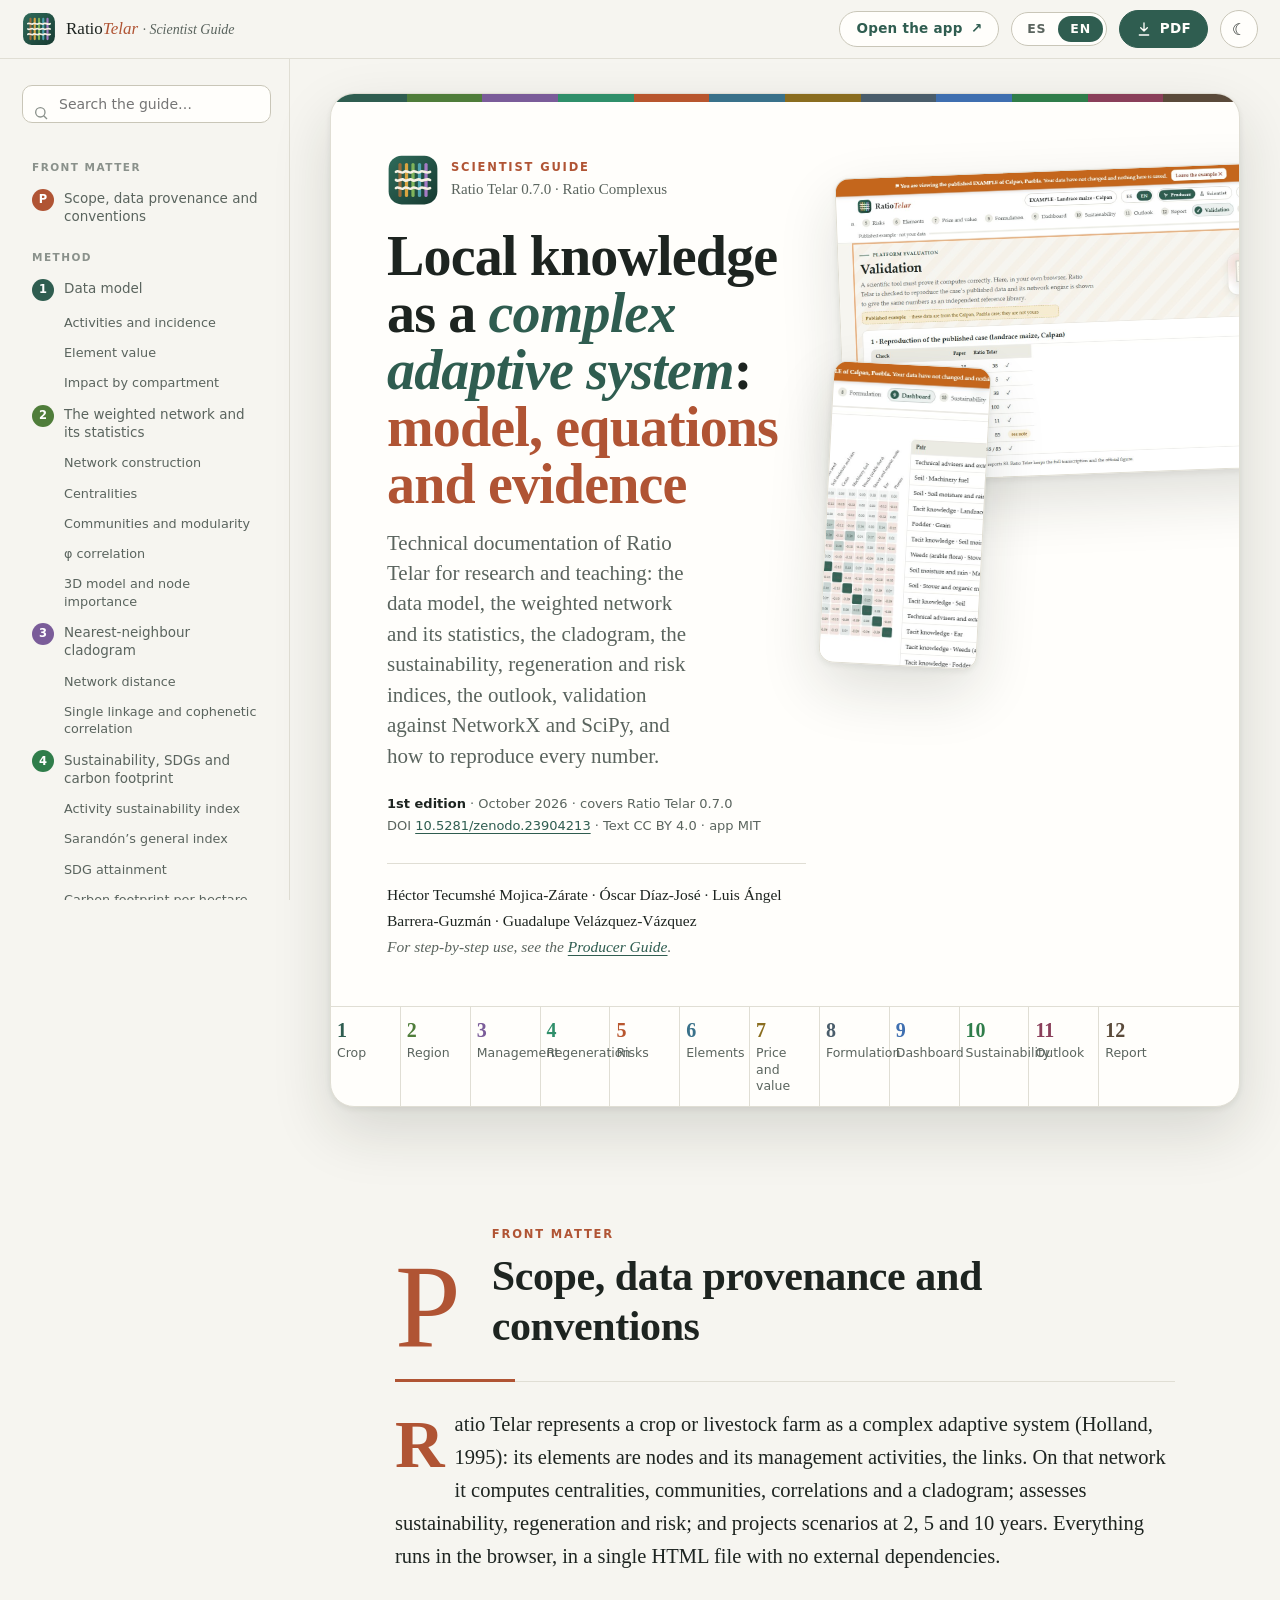
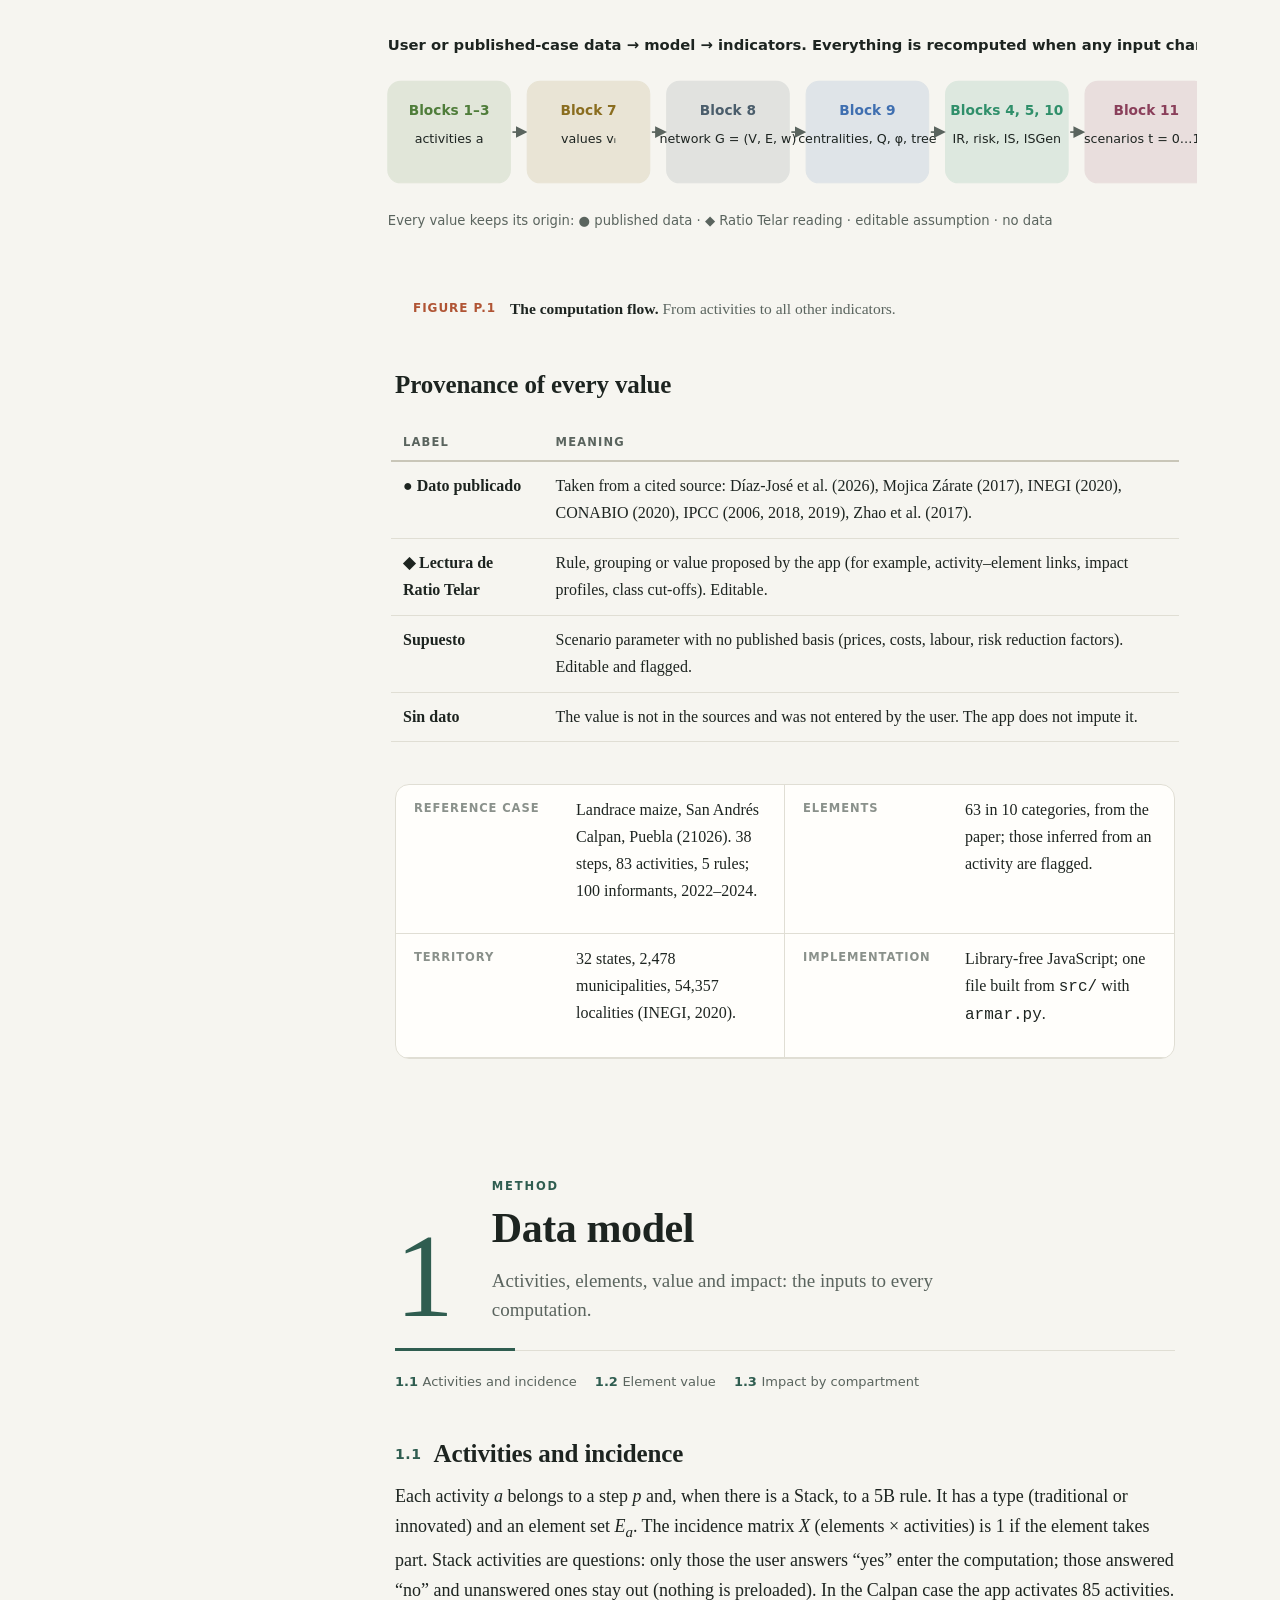
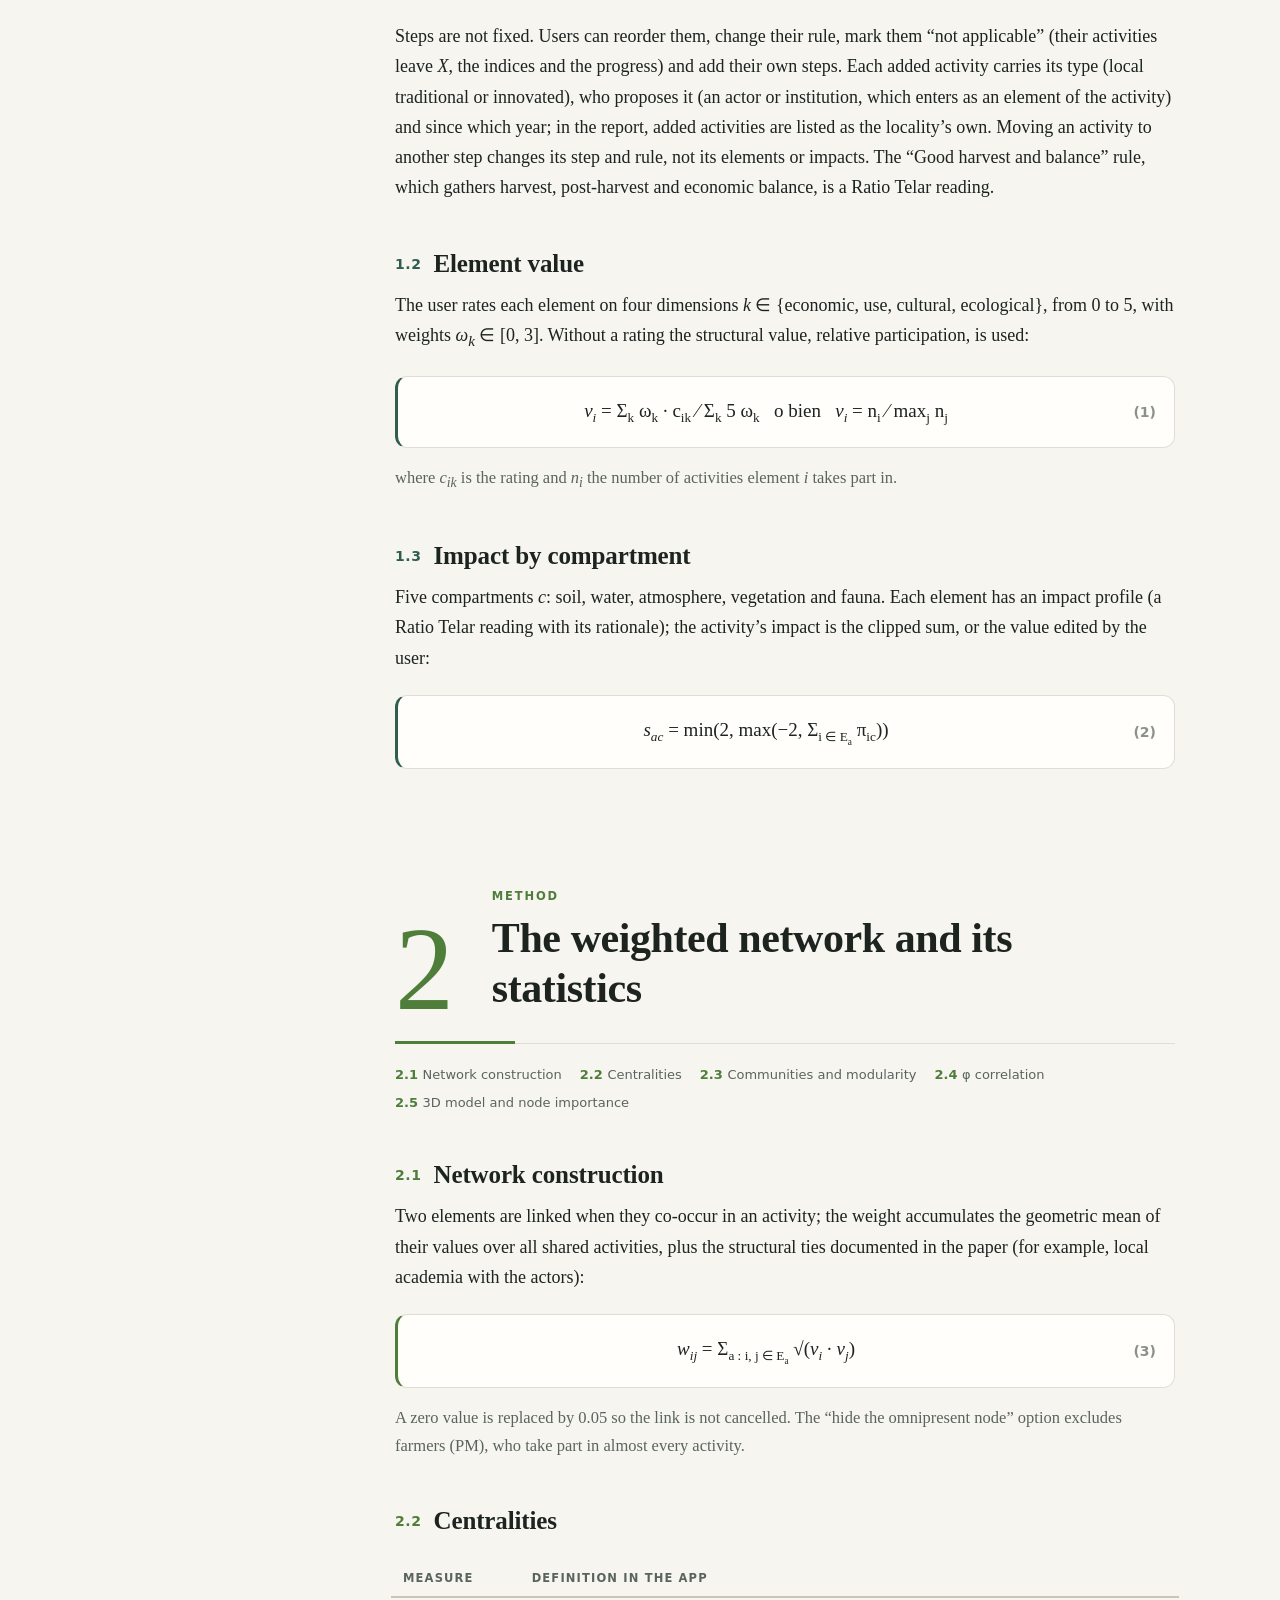
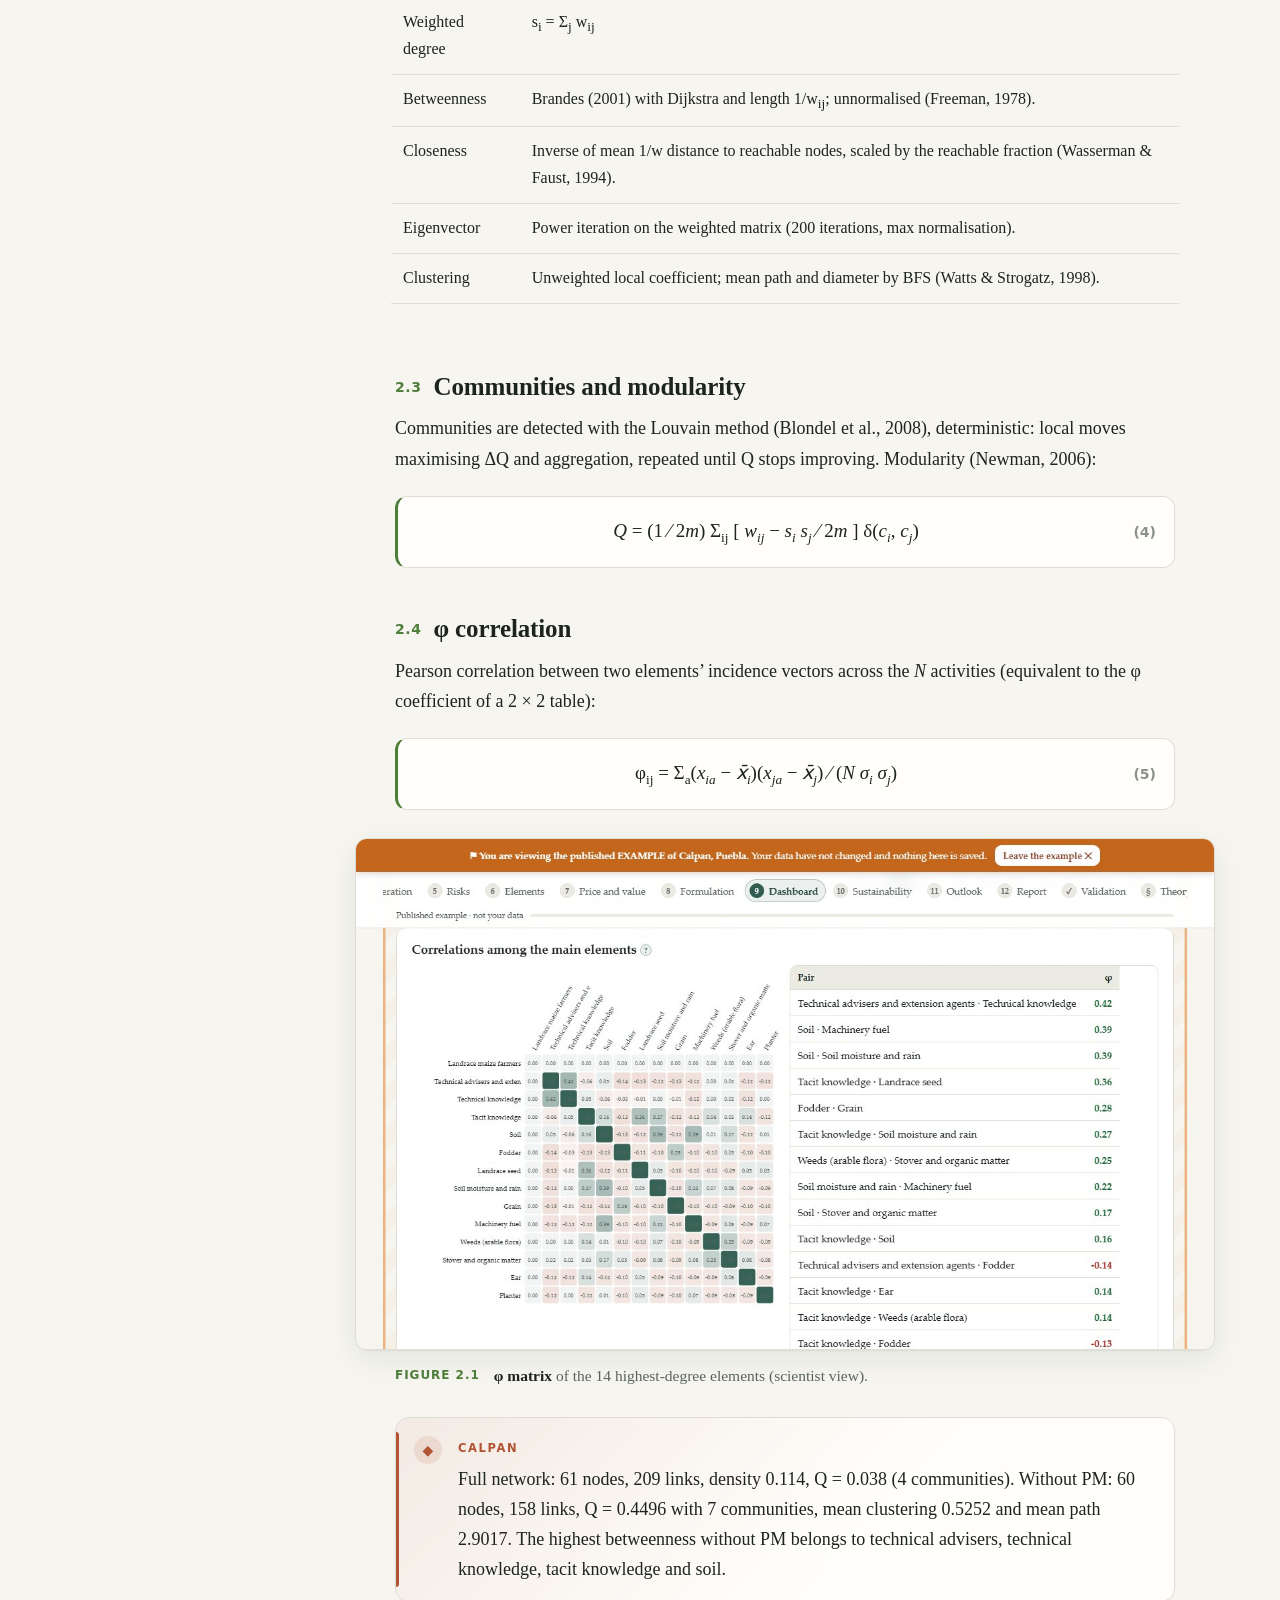
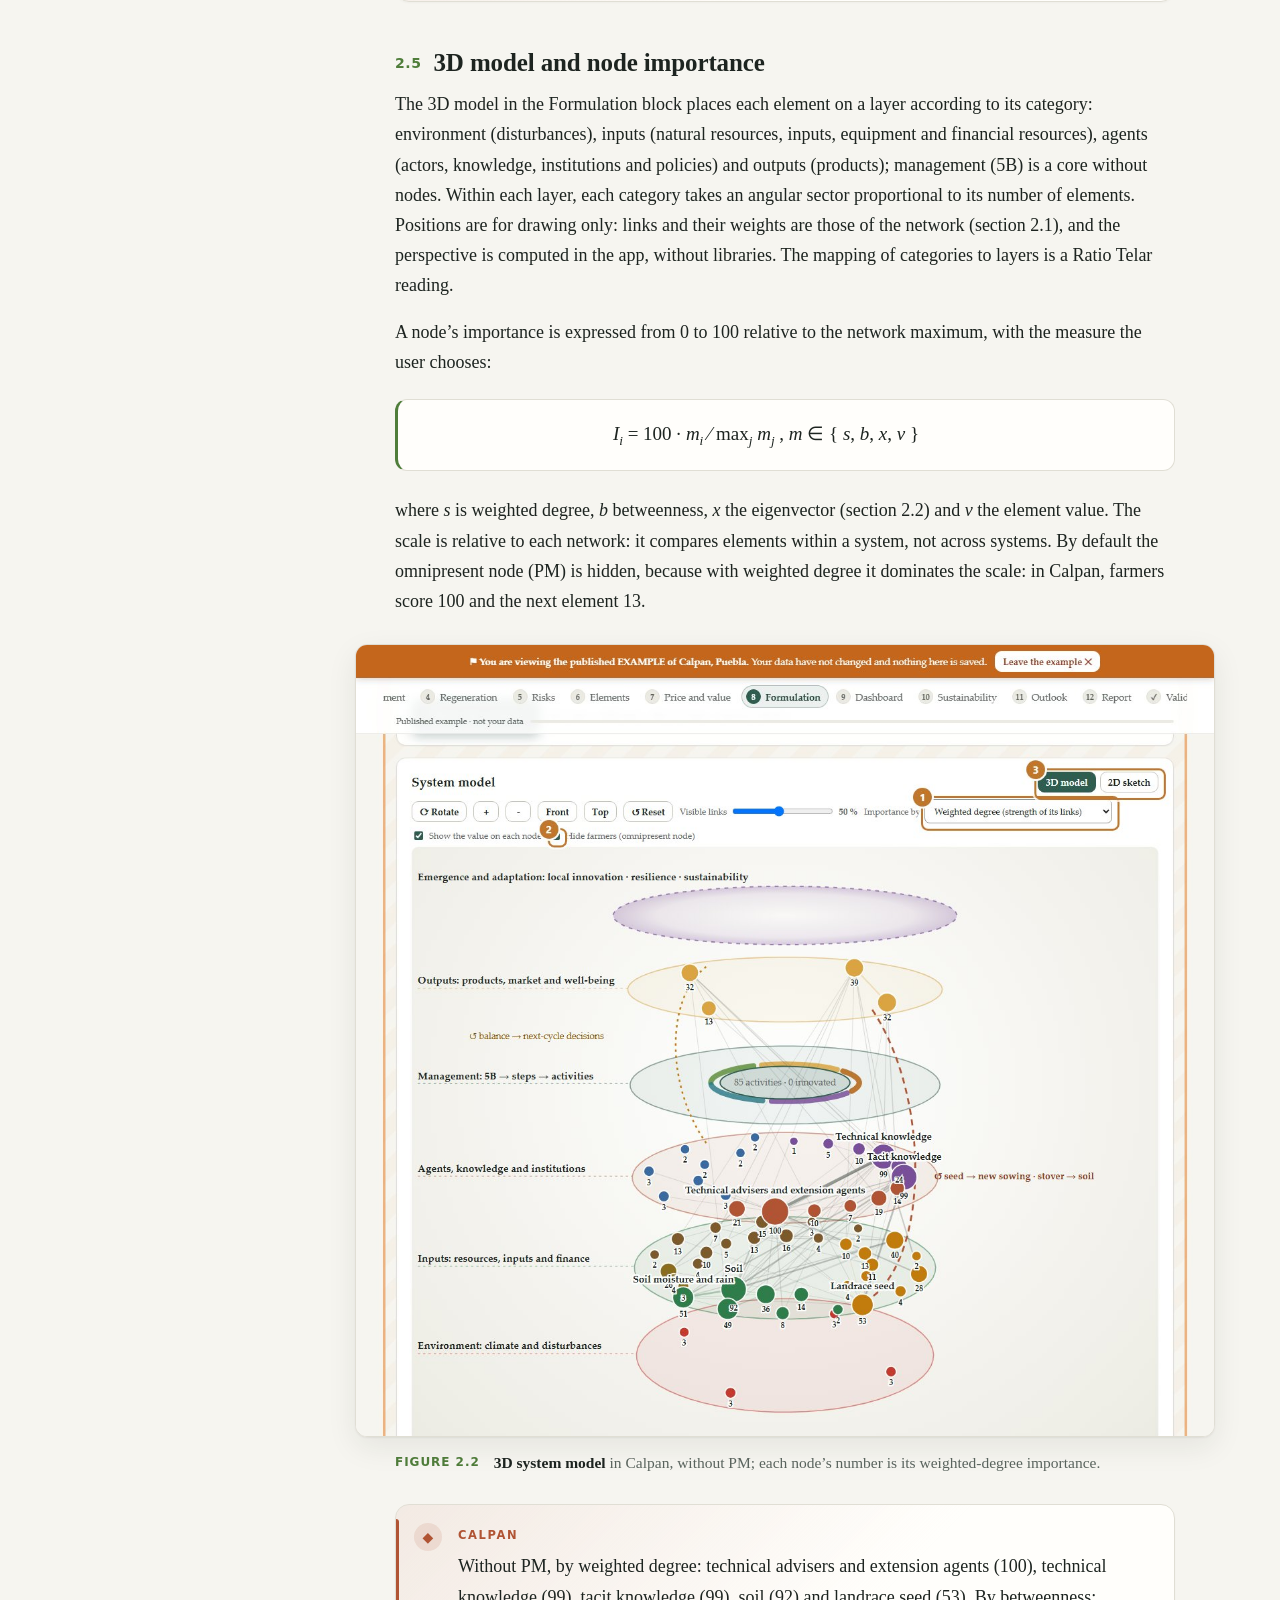
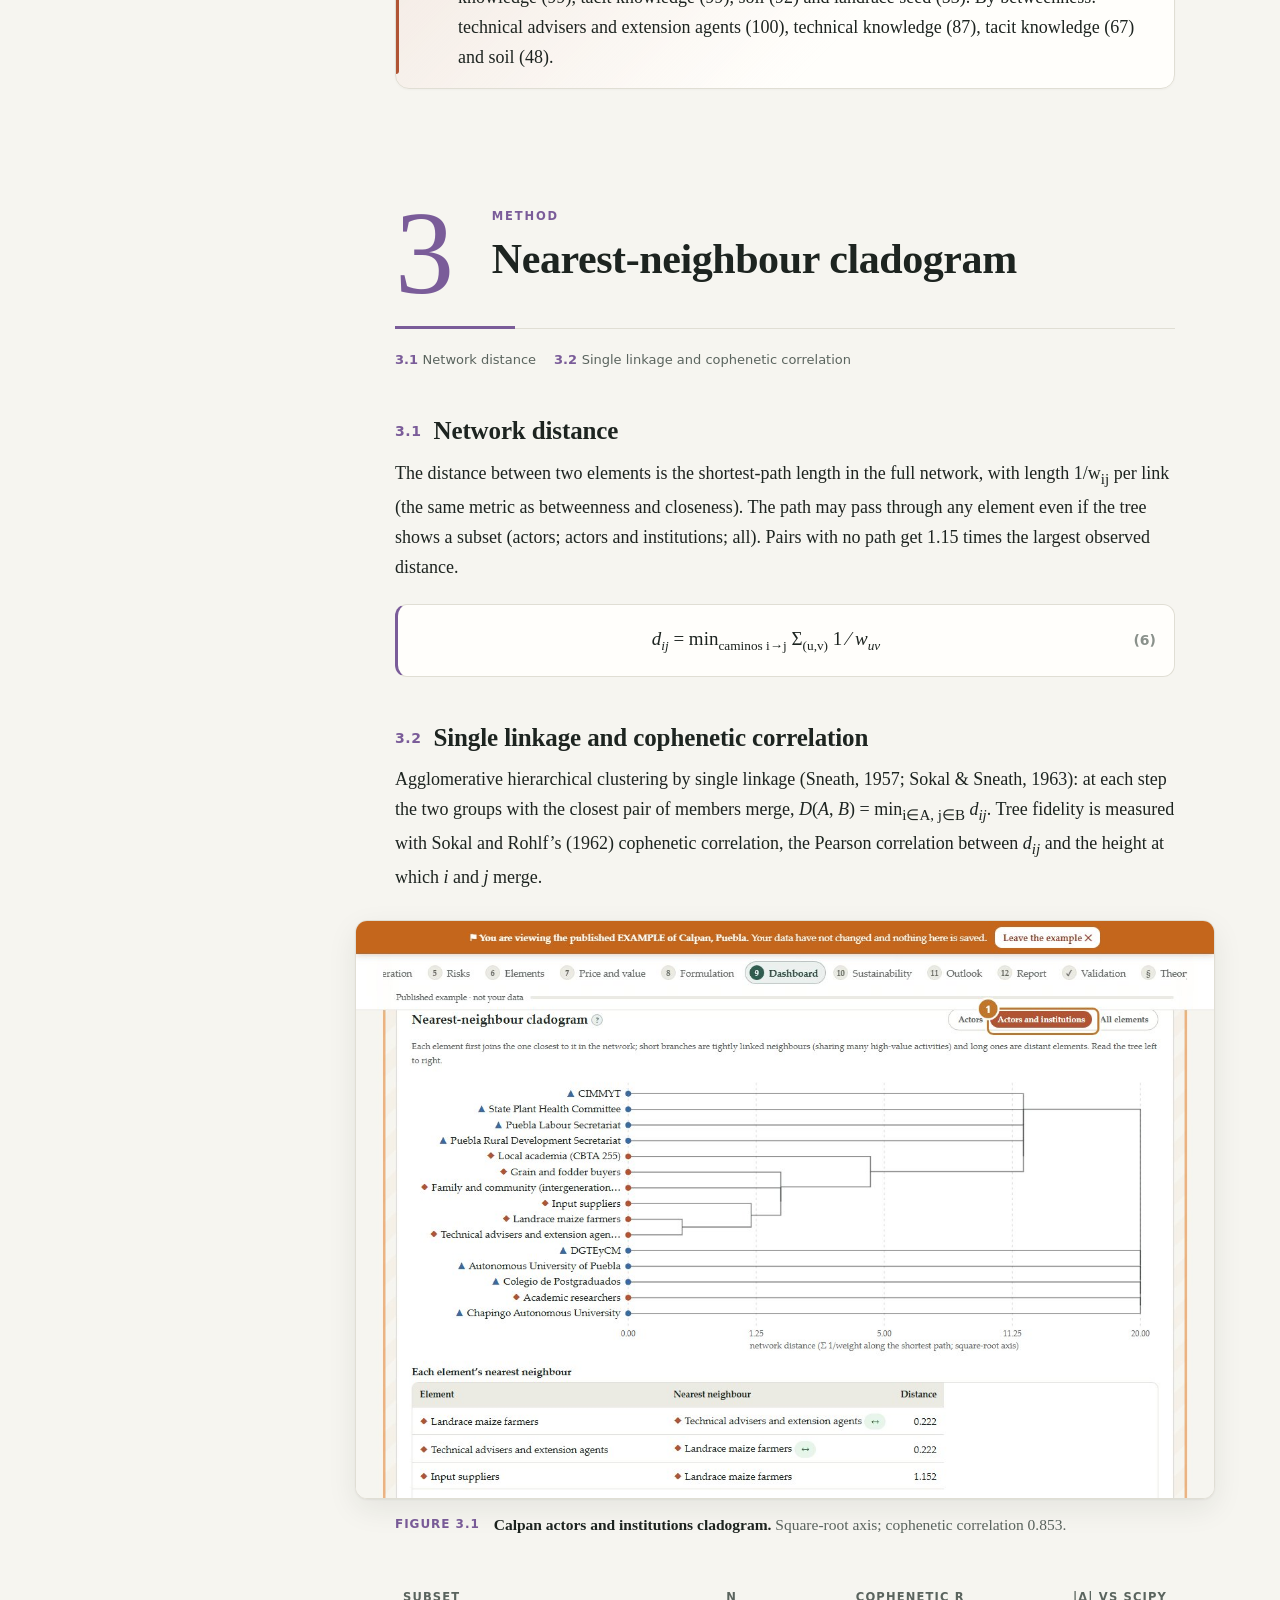
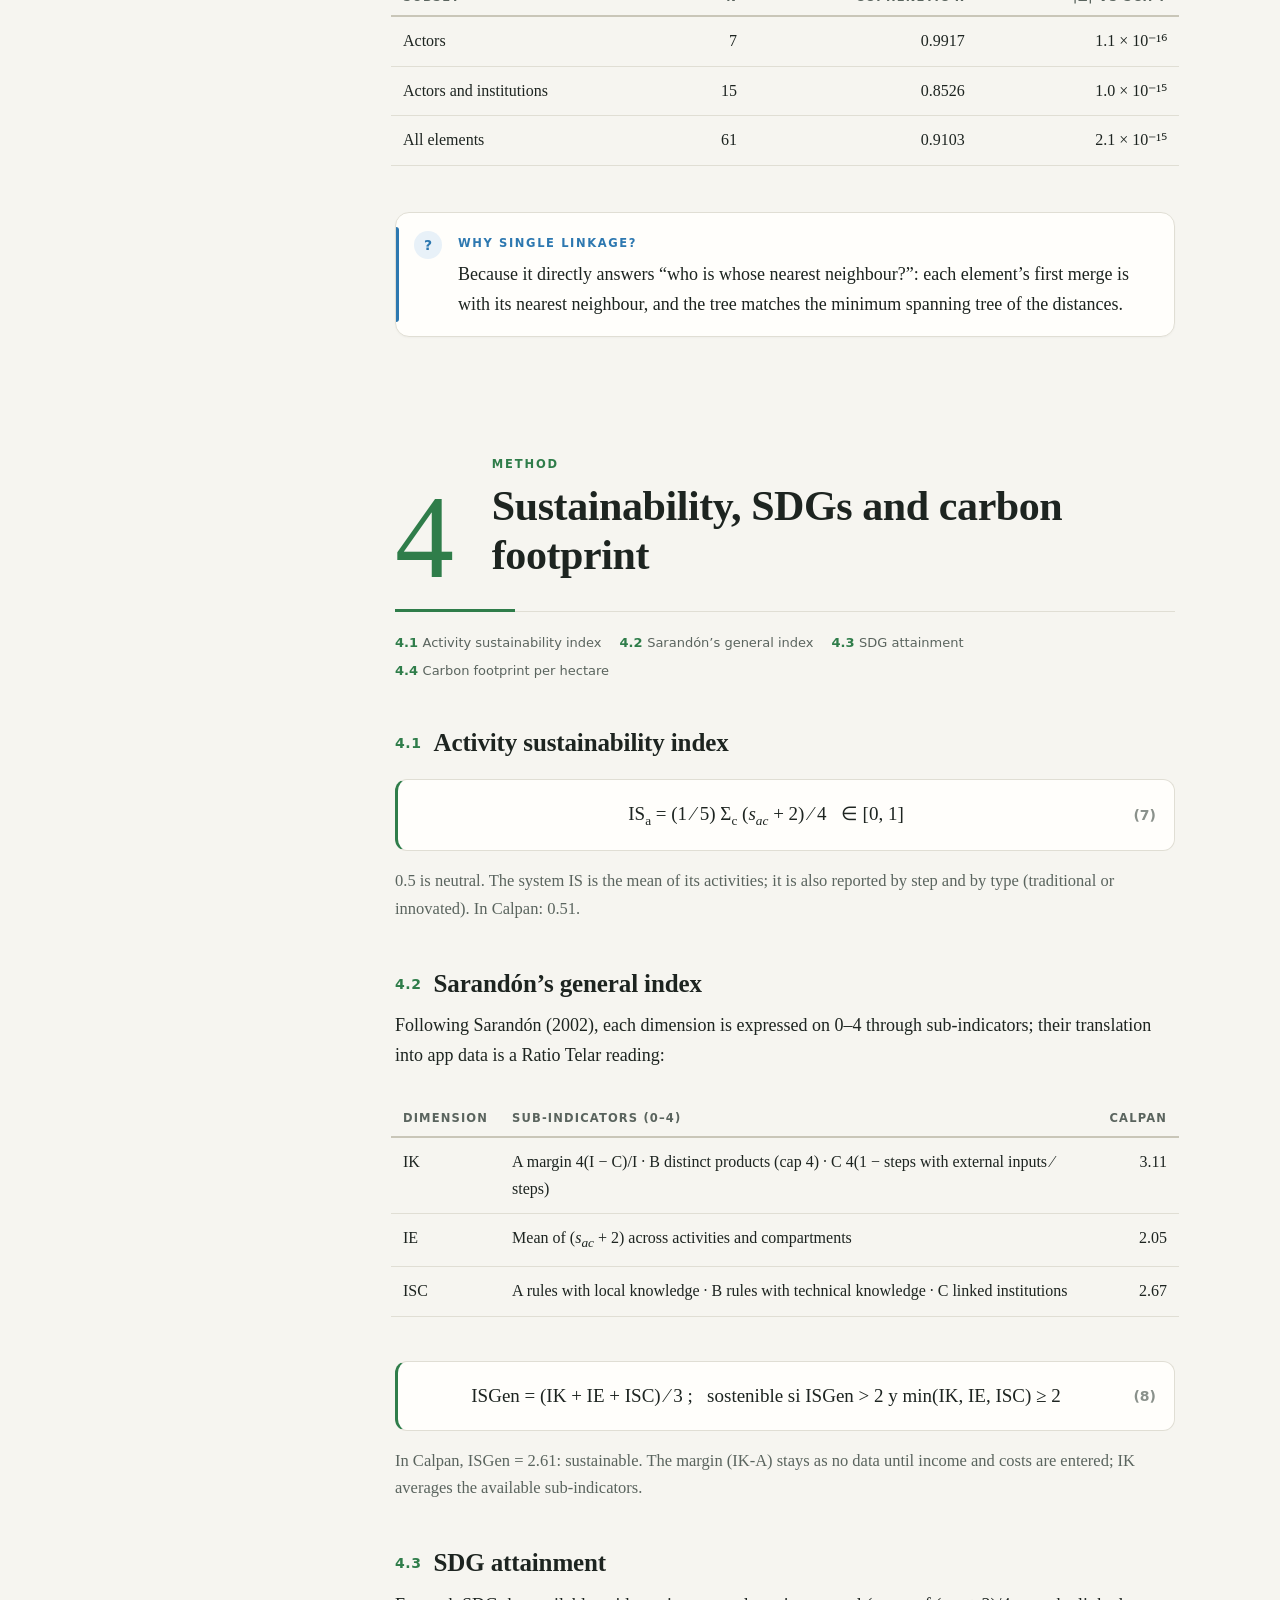
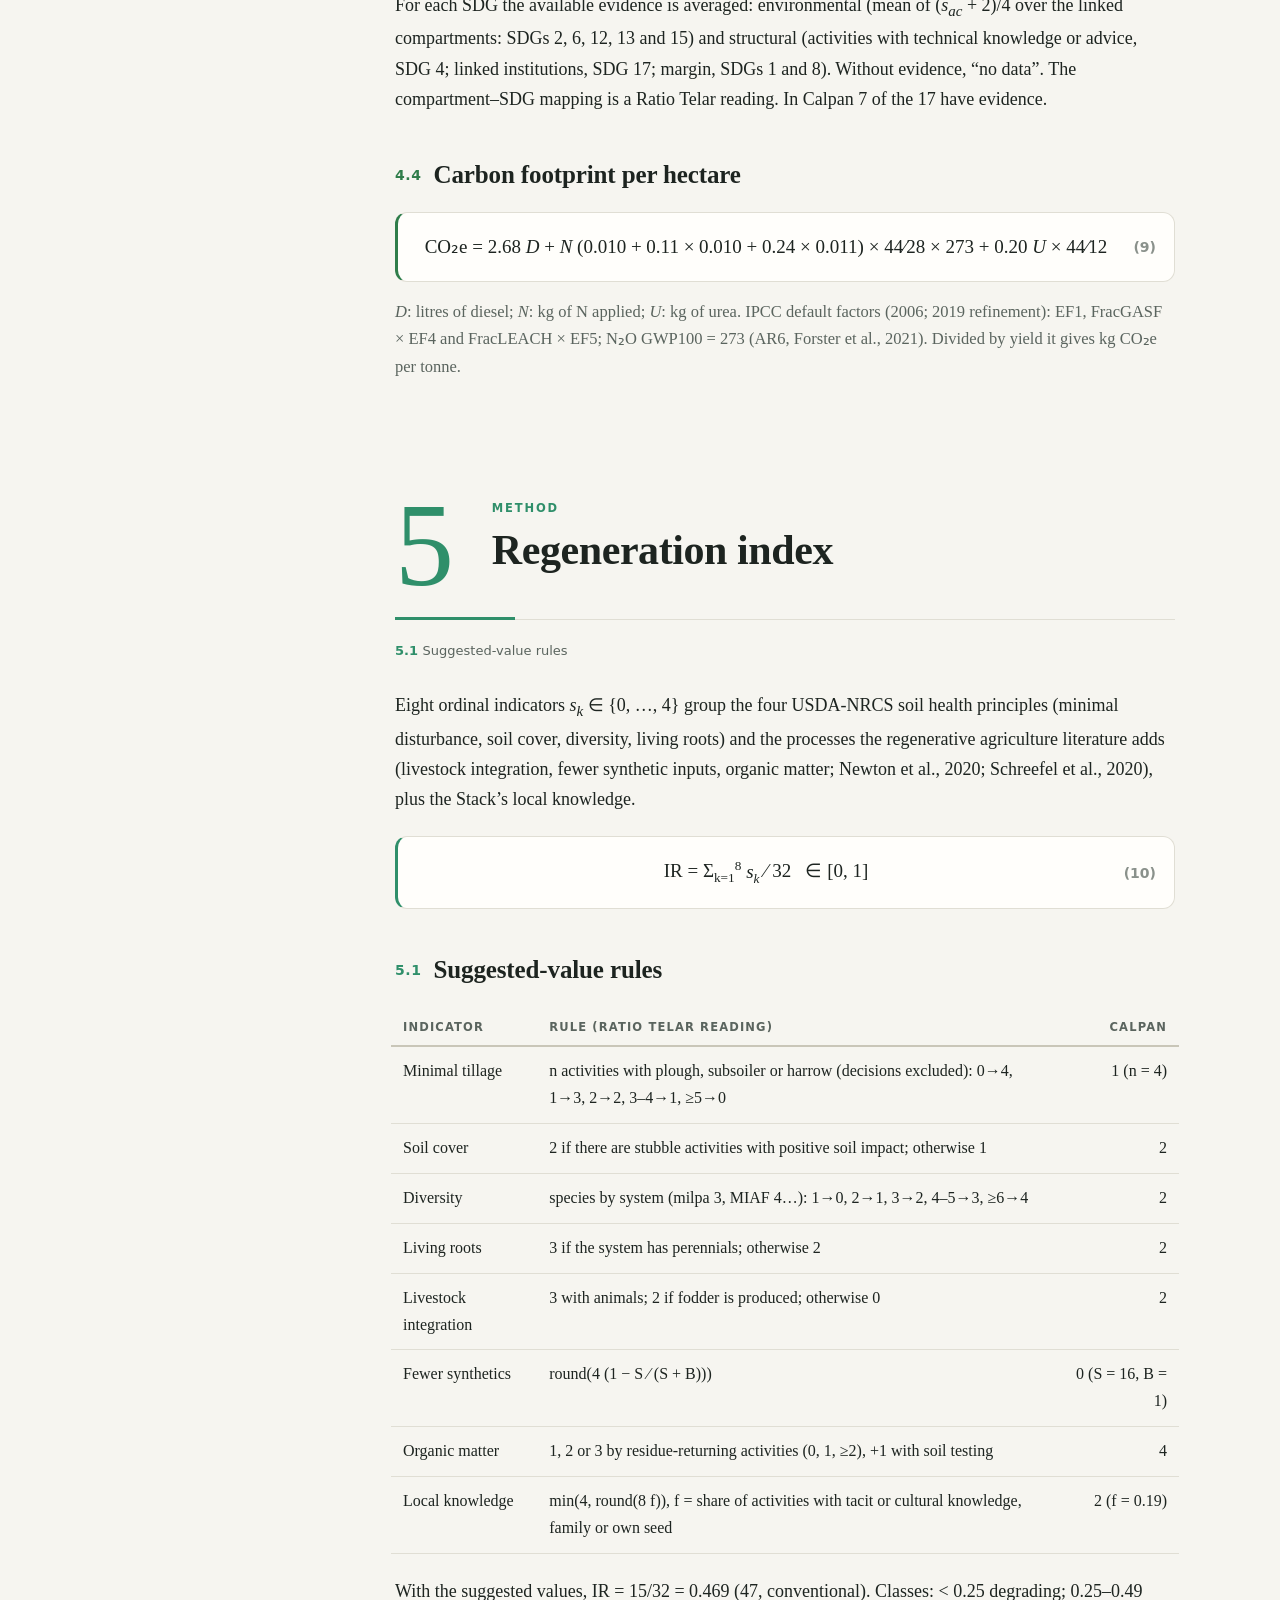
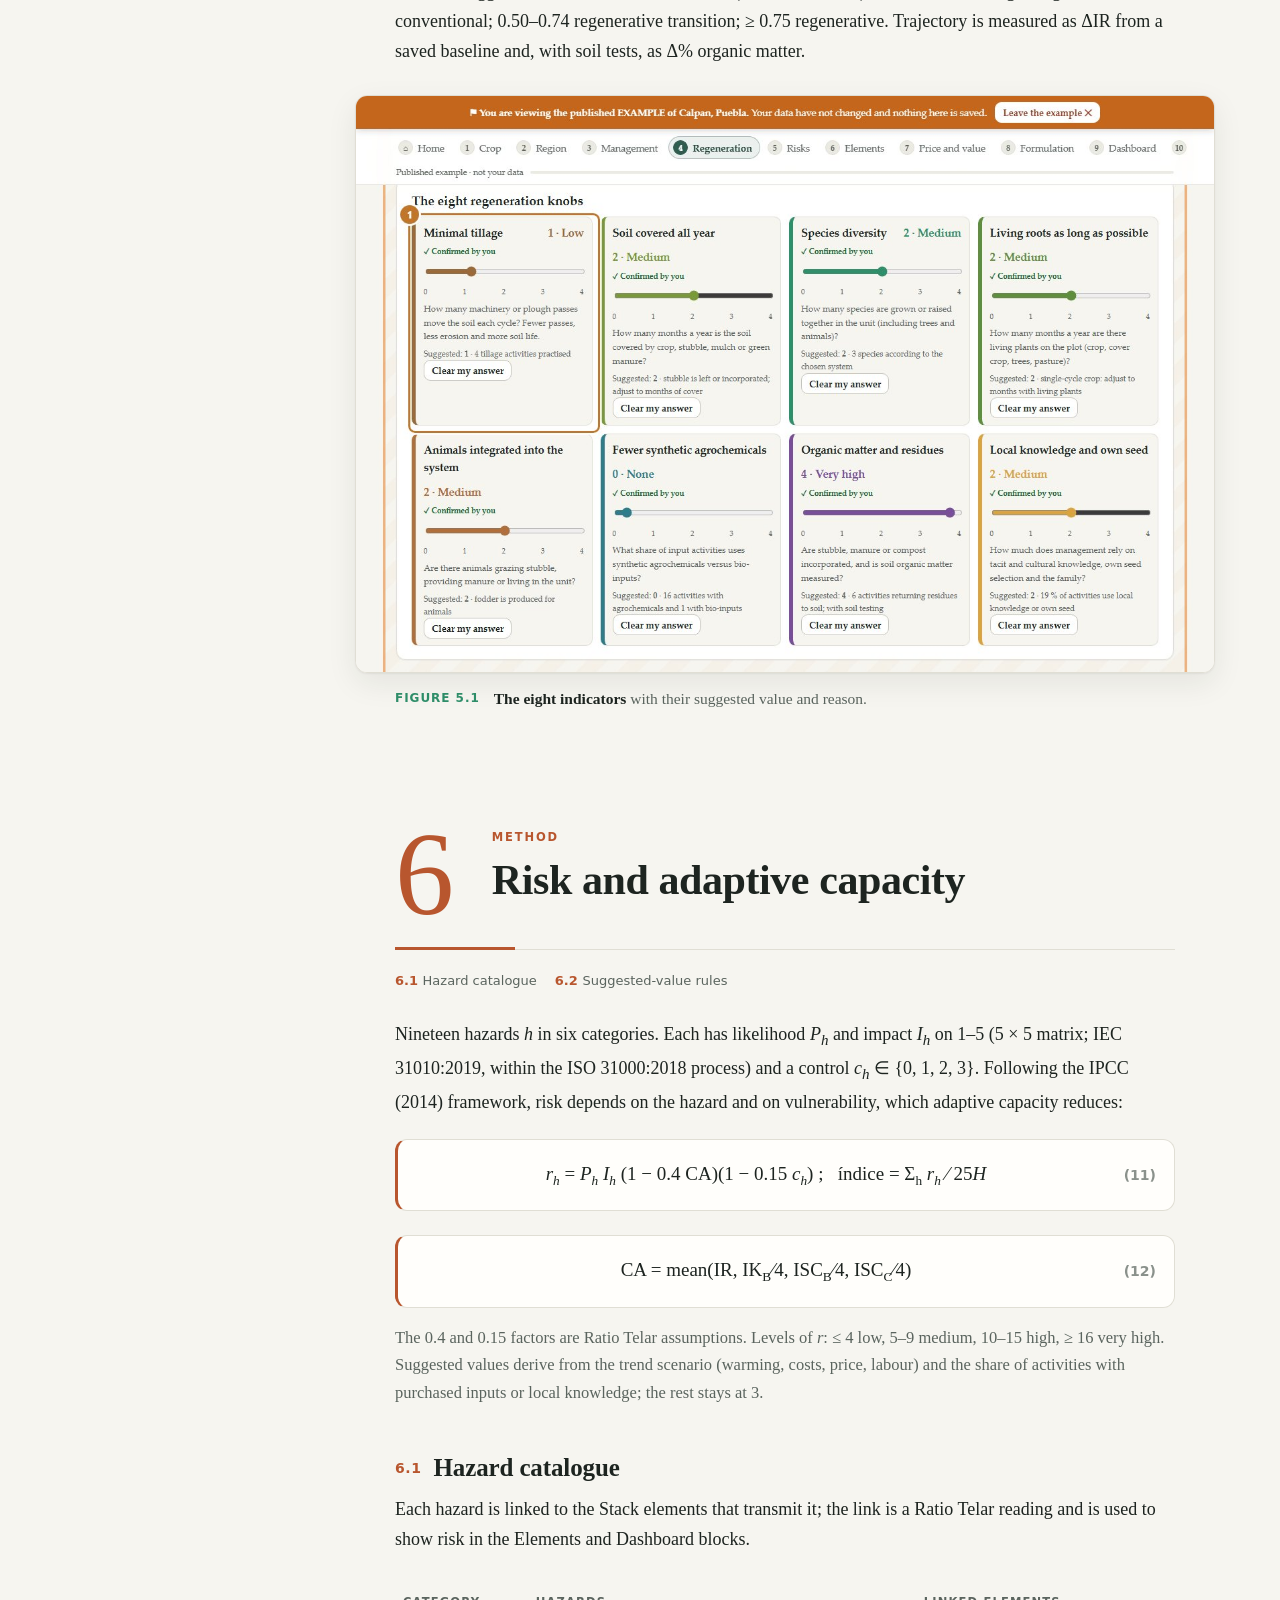
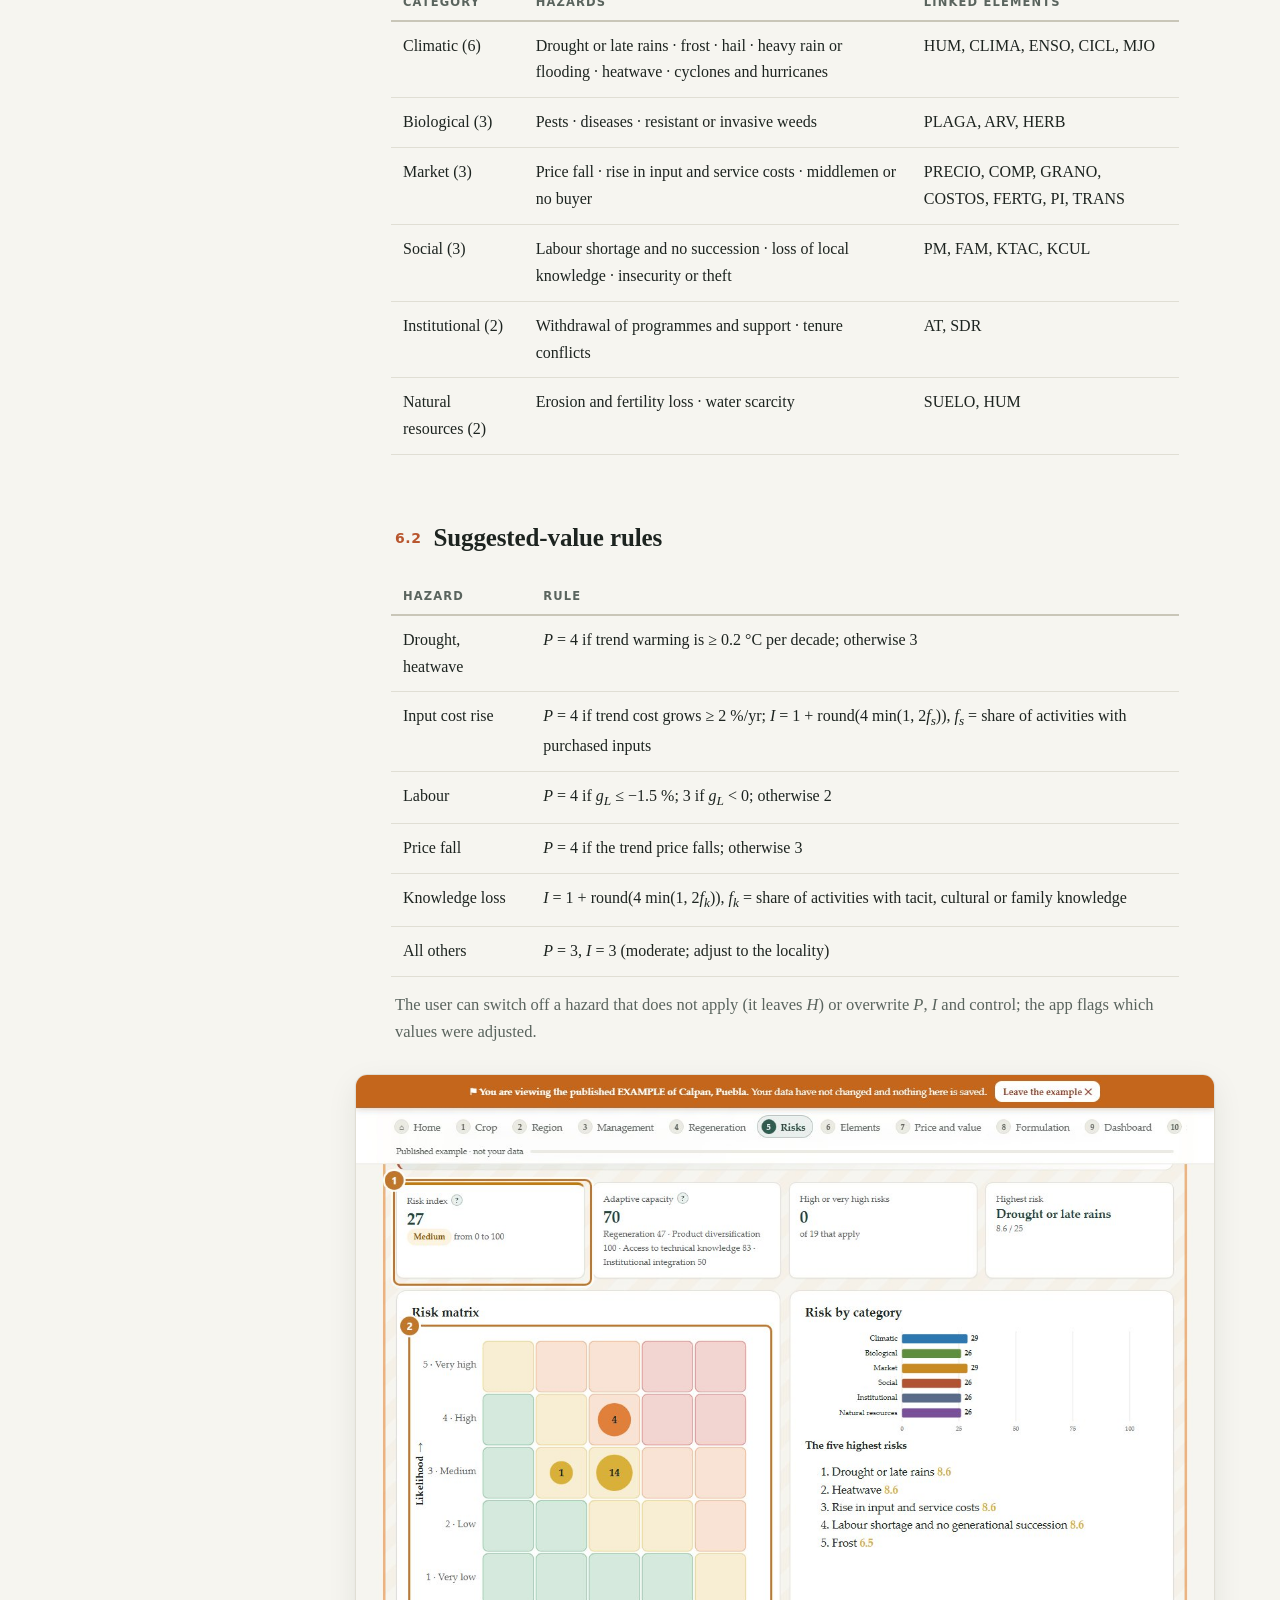
==== commit f092ff73: "Ratio Telar 0.7.0: Manejo flexible; instructivos actualizados Bloque 3 · Manejo: los pasos se mueven" ====
--- a/instructivo-cientifico.html
+++ b/instructivo-cientifico.html
@@ -19,7 +19,7 @@
   --pri:#2f5d50; --pri-d:#21453b; --pri-s:rgba(47,93,80,.09);
   --acc:#b05434; --acc-d:#8a3a1f; --acc-s:rgba(176,84,52,.12);
   --ok:#2f8f4a; --ok-s:#e9f5ec; --warn:#b5730c; --warn-s:#fcf3e2; --bad:#b8382e; --bad-s:#fbeae8; --info:#2d78b0; --info-s:#e8f1f8;
-  --b1:#2f5d50; --b2:#4f7d3a; --b3:#a7801c; --b4:#7a5c99; --b5:#2f8f6a; --b6:#b8562e; --b7:#39718a; --b8:#8a6d1f; --b9:#4a5d6b; --b10:#3f6fb0; --b11:#2f7d4a; --b12:#8a3f5a; --b13:#5a4a3a;
+  --b1:#2f5d50; --b2:#4f7d3a; --b3:#7a5c99; --b4:#2f8f6a; --b5:#b8562e; --b6:#39718a; --b7:#8a6d1f; --b8:#4a5d6b; --b9:#3f6fb0; --b10:#2f7d4a; --b11:#8a3f5a; --b12:#5a4a3a;
   --font:"Palatino Linotype",Palatino,"Book Antiqua","URW Palladio L",P052,"TeX Gyre Pagella",Georgia,serif;
   --sans:"Segoe UI",system-ui,-apple-system,"Helvetica Neue",Arial,sans-serif;
   --shadow:0 1px 2px rgba(30,36,24,.06),0 10px 30px rgba(30,36,24,.08);
@@ -34,7 +34,7 @@
     --pri:#8fc2ad; --pri-d:#b5dccb; --pri-s:rgba(143,194,173,.12);
     --acc:#ea926b; --acc-d:#f4b596; --acc-s:rgba(234,146,107,.14);
     --ok:#6cc488; --ok-s:rgba(108,196,136,.12); --warn:#e7b052; --warn-s:rgba(231,176,82,.12); --bad:#ee8a7f; --bad-s:rgba(238,138,127,.12); --info:#78b8e4; --info-s:rgba(120,184,228,.12);
-    --b1:#8fc2ad; --b2:#a9cf7e; --b3:#e3c063; --b4:#bba3d6; --b5:#86d1a2; --b6:#ec9a72; --b7:#86c3dc; --b8:#e0c06e; --b9:#9fb4c2; --b10:#9dbbe8; --b11:#86d1a2; --b12:#e08aa8; --b13:#c9b6a3;
+    --b1:#8fc2ad; --b2:#a9cf7e; --b3:#bba3d6; --b4:#86d1a2; --b5:#ec9a72; --b6:#86c3dc; --b7:#e0c06e; --b8:#9fb4c2; --b9:#9dbbe8; --b10:#86d1a2; --b11:#e08aa8; --b12:#c9b6a3;
     --shadow:0 1px 2px rgba(0,0,0,.4),0 10px 30px rgba(0,0,0,.35); --shadow-lg:0 2px 6px rgba(0,0,0,.45),0 24px 60px rgba(0,0,0,.5);
   }
 }
@@ -45,7 +45,7 @@
   --pri:#8fc2ad; --pri-d:#b5dccb; --pri-s:rgba(143,194,173,.12);
   --acc:#ea926b; --acc-d:#f4b596; --acc-s:rgba(234,146,107,.14);
   --ok:#6cc488; --ok-s:rgba(108,196,136,.12); --warn:#e7b052; --warn-s:rgba(231,176,82,.12); --bad:#ee8a7f; --bad-s:rgba(238,138,127,.12); --info:#78b8e4; --info-s:rgba(120,184,228,.12);
-  --b1:#8fc2ad; --b2:#a9cf7e; --b3:#e3c063; --b4:#bba3d6; --b5:#86d1a2; --b6:#ec9a72; --b7:#86c3dc; --b8:#e0c06e; --b9:#9fb4c2; --b10:#9dbbe8; --b11:#86d1a2; --b12:#e08aa8; --b13:#c9b6a3;
+  --b1:#8fc2ad; --b2:#a9cf7e; --b3:#bba3d6; --b4:#86d1a2; --b5:#ec9a72; --b6:#86c3dc; --b7:#e0c06e; --b8:#9fb4c2; --b9:#9dbbe8; --b10:#86d1a2; --b11:#e08aa8; --b12:#c9b6a3;
   --shadow:0 1px 2px rgba(0,0,0,.4),0 10px 30px rgba(0,0,0,.35); --shadow-lg:0 2px 6px rgba(0,0,0,.45),0 24px 60px rgba(0,0,0,.5);
 }
 
@@ -451,18 +451,18 @@
 <!-- ============================ PORTADA ============================ -->
 <style>@media print{#portada{height:297mm;overflow:hidden}#portada .in{flex:none;height:262mm;overflow:hidden;align-content:start;padding:20mm 18mm 4mm}#portada h1{font-size:31pt}#portada .sub{font-size:13pt;margin:10px 0 14px}#portada .who{margin-top:14px;padding-top:12px}#portada .art{min-height:78mm}}</style>
 <section class="cover" id="portada">
-  <div class="band"><i style="background:var(--b1)"></i><i style="background:var(--b2)"></i><i style="background:var(--b3)"></i><i style="background:var(--b4)"></i><i style="background:var(--b5)"></i><i style="background:var(--b6)"></i><i style="background:var(--b7)"></i><i style="background:var(--b8)"></i><i style="background:var(--b9)"></i><i style="background:var(--b10)"></i><i style="background:var(--b11)"></i><i style="background:var(--b12)"></i><i style="background:var(--b13)"></i></div>
+  <div class="band"><i style="background:var(--b1)"></i><i style="background:var(--b2)"></i><i style="background:var(--b3)"></i><i style="background:var(--b4)"></i><i style="background:var(--b5)"></i><i style="background:var(--b6)"></i><i style="background:var(--b7)"></i><i style="background:var(--b8)"></i><i style="background:var(--b9)"></i><i style="background:var(--b10)"></i><i style="background:var(--b11)"></i><i style="background:var(--b12)"></i></div>
   <div class="in">
     <div>
-      <div class="kick"><img src="logo.svg" alt="Ratio Telar"><div><div class="eyebrow" lang="es">Instructivo del Científico</div><div class="eyebrow" lang="en">Scientist Guide</div><div style="font-size:15px;color:var(--muted)">Ratio Telar 0.6.0 · Ratio Complexus</div></div></div>
+      <div class="kick"><img src="logo.svg" alt="Ratio Telar"><div><div class="eyebrow" lang="es">Instructivo del Científico</div><div class="eyebrow" lang="en">Scientist Guide</div><div style="font-size:15px;color:var(--muted)">Ratio Telar 0.7.0 · Ratio Complexus</div></div></div>
       <h1 lang="es">El saber local como <em>sistema complejo adaptativo</em>: <span class="a">modelo, ecuaciones y evidencia</span></h1>
       <h1 lang="en">Local knowledge as a <em>complex adaptive system</em>: <span class="a">model, equations and evidence</span></h1>
       <p class="sub" lang="es">Documentación técnica de Ratio Telar para investigación y docencia: el modelo de datos, la red ponderada y su estadística, el cladograma, los índices de sostenibilidad, regeneración y riesgo, la prospectiva, la validación frente a NetworkX y SciPy, y cómo reproducir cada número.</p>
       <p class="sub" lang="en">Technical documentation of Ratio Telar for research and teaching: the data model, the weighted network and its statistics, the cladogram, the sustainability, regeneration and risk indices, the outlook, validation against NetworkX and SciPy, and how to reproduce every number.</p>
       <div class="meta">
-        <div lang="es"><b>1.ª edición</b> · octubre de 2026 · describe Ratio Telar 0.6.0</div>
-        <div lang="en"><b>1st edition</b> · October 2026 · covers Ratio Telar 0.6.0</div>
-        <div>DOI <a href="https://doi.org/10.5281/zenodo.23642446">10.5281/zenodo.23642446</a> · <span lang="es">Texto CC BY 4.0 · app MIT</span><span lang="en">Text CC BY 4.0 · app MIT</span></div>
+        <div lang="es"><b>1.ª edición</b> · octubre de 2026 · describe Ratio Telar 0.7.0</div>
+        <div lang="en"><b>1st edition</b> · October 2026 · covers Ratio Telar 0.7.0</div>
+        <div>DOI <a href="https://doi.org/10.5281/zenodo.23904213">10.5281/zenodo.23904213</a> · <span lang="es">Texto CC BY 4.0 · app MIT</span><span lang="en">Text CC BY 4.0 · app MIT</span></div>
       </div>
       <div class="who">Héctor Tecumshé Mojica-Zárate · Óscar Díaz-José · Luis Ángel Barrera-Guzmán · Guadalupe Velázquez-Vázquez<br><span lang="es">Para el uso paso a paso, consulta el <a href="instructivo-productor.html">Instructivo del Productor</a>.</span><span lang="en">For step-by-step use, see the <a href="instructivo-productor.html">Producer Guide</a>.</span></div>
     </div>
@@ -471,7 +471,7 @@
       <div class="frame b"><img lang="es" src="instructivo/img/vistas-es.jpg" alt="" style="height:300px;object-fit:cover;object-position:top"><img lang="en" src="instructivo/img/vistas-en.jpg" alt="" style="height:300px;object-fit:cover;object-position:top"></div>
     </div>
   </div>
-  <div class="steps"><div style="--c:var(--b1)"><b>1</b><span lang="es">Cultivo</span><span lang="en">Crop</span></div><div style="--c:var(--b2)"><b>2</b><span lang="es">Región</span><span lang="en">Region</span></div><div style="--c:var(--b3)"><b>3</b><span lang="es">Requerimientos</span><span lang="en">Requirements</span></div><div style="--c:var(--b4)"><b>4</b><span lang="es">Manejo</span><span lang="en">Management</span></div><div style="--c:var(--b5)"><b>5</b><span lang="es">Regeneración</span><span lang="en">Regeneration</span></div><div style="--c:var(--b6)"><b>6</b><span lang="es">Riesgos</span><span lang="en">Risks</span></div><div style="--c:var(--b7)"><b>7</b><span lang="es">Elementos</span><span lang="en">Elements</span></div><div style="--c:var(--b8)"><b>8</b><span lang="es">Precio y valor</span><span lang="en">Price and value</span></div><div style="--c:var(--b9)"><b>9</b><span lang="es">Formulación</span><span lang="en">Formulation</span></div><div style="--c:var(--b10)"><b>10</b><span lang="es">Tablero</span><span lang="en">Dashboard</span></div><div style="--c:var(--b11)"><b>11</b><span lang="es">Sostenibilidad</span><span lang="en">Sustainability</span></div><div style="--c:var(--b12)"><b>12</b><span lang="es">Prospectiva</span><span lang="en">Outlook</span></div><div style="--c:var(--b13)"><b>13</b><span lang="es">Informe</span><span lang="en">Report</span></div></div>
+  <div class="steps"><div style="--c:var(--b1)"><b>1</b><span lang="es">Cultivo</span><span lang="en">Crop</span></div><div style="--c:var(--b2)"><b>2</b><span lang="es">Región</span><span lang="en">Region</span></div><div style="--c:var(--b3)"><b>3</b><span lang="es">Manejo</span><span lang="en">Management</span></div><div style="--c:var(--b4)"><b>4</b><span lang="es">Regeneración</span><span lang="en">Regeneration</span></div><div style="--c:var(--b5)"><b>5</b><span lang="es">Riesgos</span><span lang="en">Risks</span></div><div style="--c:var(--b6)"><b>6</b><span lang="es">Elementos</span><span lang="en">Elements</span></div><div style="--c:var(--b7)"><b>7</b><span lang="es">Precio y valor</span><span lang="en">Price and value</span></div><div style="--c:var(--b8)"><b>8</b><span lang="es">Formulación</span><span lang="en">Formulation</span></div><div style="--c:var(--b9)"><b>9</b><span lang="es">Tablero</span><span lang="en">Dashboard</span></div><div style="--c:var(--b10)"><b>10</b><span lang="es">Sostenibilidad</span><span lang="en">Sustainability</span></div><div style="--c:var(--b11)"><b>11</b><span lang="es">Prospectiva</span><span lang="en">Outlook</span></div><div style="--c:var(--b12)"><b>12</b><span lang="es">Informe</span><span lang="en">Report</span></div></div>
 </section>
 
 <div class="doc">
@@ -484,7 +484,7 @@
     <span class="rule"></span></div>
   <p class="lead" lang="es">Ratio Telar representa una unidad de producción agrícola o pecuaria como un sistema complejo adaptativo (Holland, 1995): sus elementos son nodos y sus actividades de manejo, los vínculos. Sobre esa red calcula centralidades, comunidades, correlaciones y un cladograma; evalúa la sostenibilidad, la regeneración y el riesgo; y proyecta escenarios a 2, 5 y 10 años. Todo ocurre en el navegador, en un solo archivo HTML sin dependencias externas.</p>
   <p class="lead" lang="en">Ratio Telar represents a crop or livestock farm as a complex adaptive system (Holland, 1995): its elements are nodes and its management activities, the links. On that network it computes centralities, communities, correlations and a cladogram; assesses sustainability, regeneration and risk; and projects scenarios at 2, 5 and 10 years. Everything runs in the browser, in a single HTML file with no external dependencies.</p>
-  <figure class="svgfig"><svg viewBox="0 0 780 250" role="img"><defs><marker id="ft" viewBox="0 0 10 10" refX="8" refY="5" markerWidth="7" markerHeight="7" orient="auto"><path d="M0,0L10,5L0,10z" fill="var(--muted)"/></marker></defs><rect x="14" y="60" width="116" height="96" rx="12" fill="#4f7d3a" opacity=".12" stroke="#4f7d3a"/><text lang="es" x="72.0" y="92" text-anchor="middle" font-size="13" font-weight="700" fill="#4f7d3a">Bloques 1–4</text><text lang="en" x="72.0" y="92" text-anchor="middle" font-size="13" font-weight="700" fill="#4f7d3a">Blocks 1–4</text><text lang="es" x="72.0" y="118" text-anchor="middle" font-size="12">actividades a</text><text lang="en" x="72.0" y="118" text-anchor="middle" font-size="12">activities a</text><line x1="132" y1="108" x2="144" y2="108" stroke="var(--muted)" stroke-width="1.6" marker-end="url(#ft)"/><rect x="146" y="60" width="116" height="96" rx="12" fill="#8a6d1f" opacity=".12" stroke="#8a6d1f"/><text lang="es" x="204.0" y="92" text-anchor="middle" font-size="13" font-weight="700" fill="#8a6d1f">Bloque 8</text><text lang="en" x="204.0" y="92" text-anchor="middle" font-size="13" font-weight="700" fill="#8a6d1f">Block 8</text><text lang="es" x="204.0" y="118" text-anchor="middle" font-size="12">valores vᵢ</text><text lang="en" x="204.0" y="118" text-anchor="middle" font-size="12">values vᵢ</text><line x1="264" y1="108" x2="276" y2="108" stroke="var(--muted)" stroke-width="1.6" marker-end="url(#ft)"/><rect x="278" y="60" width="116" height="96" rx="12" fill="#4a5d6b" opacity=".12" stroke="#4a5d6b"/><text lang="es" x="336.0" y="92" text-anchor="middle" font-size="13" font-weight="700" fill="#4a5d6b">Bloque 9</text><text lang="en" x="336.0" y="92" text-anchor="middle" font-size="13" font-weight="700" fill="#4a5d6b">Block 9</text><text lang="es" x="336.0" y="118" text-anchor="middle" font-size="12">red G = (V, E, w)</text><text lang="en" x="336.0" y="118" text-anchor="middle" font-size="12">network G = (V, E, w)</text><line x1="396" y1="108" x2="408" y2="108" stroke="var(--muted)" stroke-width="1.6" marker-end="url(#ft)"/><rect x="410" y="60" width="116" height="96" rx="12" fill="#3f6fb0" opacity=".12" stroke="#3f6fb0"/><text lang="es" x="468.0" y="92" text-anchor="middle" font-size="13" font-weight="700" fill="#3f6fb0">Bloque 10</text><text lang="en" x="468.0" y="92" text-anchor="middle" font-size="13" font-weight="700" fill="#3f6fb0">Block 10</text><text lang="es" x="468.0" y="118" text-anchor="middle" font-size="12">centralidades, Q, φ, árbol</text><text lang="en" x="468.0" y="118" text-anchor="middle" font-size="12">centralities, Q, φ, tree</text><line x1="528" y1="108" x2="540" y2="108" stroke="var(--muted)" stroke-width="1.6" marker-end="url(#ft)"/><rect x="542" y="60" width="116" height="96" rx="12" fill="#2f8f6a" opacity=".12" stroke="#2f8f6a"/><text lang="es" x="600.0" y="92" text-anchor="middle" font-size="13" font-weight="700" fill="#2f8f6a">Bloques 5, 6, 11</text><text lang="en" x="600.0" y="92" text-anchor="middle" font-size="13" font-weight="700" fill="#2f8f6a">Blocks 5, 6, 11</text><text lang="es" x="600.0" y="118" text-anchor="middle" font-size="12">IR, riesgo, IS, ISGen</text><text lang="en" x="600.0" y="118" text-anchor="middle" font-size="12">IR, risk, IS, ISGen</text><line x1="660" y1="108" x2="672" y2="108" stroke="var(--muted)" stroke-width="1.6" marker-end="url(#ft)"/><rect x="674" y="60" width="116" height="96" rx="12" fill="#8a3f5a" opacity=".12" stroke="#8a3f5a"/><text lang="es" x="732.0" y="92" text-anchor="middle" font-size="13" font-weight="700" fill="#8a3f5a">Bloque 12</text><text lang="en" x="732.0" y="92" text-anchor="middle" font-size="13" font-weight="700" fill="#8a3f5a">Block 12</text><text lang="es" x="732.0" y="118" text-anchor="middle" font-size="12">escenarios t = 0…10</text><text lang="en" x="732.0" y="118" text-anchor="middle" font-size="12">scenarios t = 0…10</text><text lang="es" x="14" y="30" font-size="14" font-weight="700">Datos del usuario o del caso publicado → modelo → indicadores. Todo se recalcula al cambiar cualquier dato.</text><text lang="en" x="14" y="30" font-size="14" font-weight="700">User or published-case data → model → indicators. Everything is recomputed when any input changes.</text><text lang="es" x="14" y="196" font-size="12.5" class="mu">Cada valor conserva su origen: ● dato publicado · ◆ lectura de Ratio Telar · supuesto editable · sin dato</text><text lang="en" x="14" y="196" font-size="12.5" class="mu">Every value keeps its origin: ● published data · ◆ Ratio Telar reading · editable assumption · no data</text></svg><figcaption><span class="fn"></span><span lang="es"><b>El flujo de cálculo.</b> De las actividades al resto de los indicadores.</span><span lang="en"><b>The computation flow.</b> From activities to all other indicators.</span></figcaption></figure>
+  <figure class="svgfig"><svg viewBox="0 0 780 250" role="img"><defs><marker id="ft" viewBox="0 0 10 10" refX="8" refY="5" markerWidth="7" markerHeight="7" orient="auto"><path d="M0,0L10,5L0,10z" fill="var(--muted)"/></marker></defs><rect x="14" y="60" width="116" height="96" rx="12" fill="#4f7d3a" opacity=".12" stroke="#4f7d3a"/><text lang="es" x="72.0" y="92" text-anchor="middle" font-size="13" font-weight="700" fill="#4f7d3a">Bloques 1–3</text><text lang="en" x="72.0" y="92" text-anchor="middle" font-size="13" font-weight="700" fill="#4f7d3a">Blocks 1–3</text><text lang="es" x="72.0" y="118" text-anchor="middle" font-size="12">actividades a</text><text lang="en" x="72.0" y="118" text-anchor="middle" font-size="12">activities a</text><line x1="132" y1="108" x2="144" y2="108" stroke="var(--muted)" stroke-width="1.6" marker-end="url(#ft)"/><rect x="146" y="60" width="116" height="96" rx="12" fill="#8a6d1f" opacity=".12" stroke="#8a6d1f"/><text lang="es" x="204.0" y="92" text-anchor="middle" font-size="13" font-weight="700" fill="#8a6d1f">Bloque 7</text><text lang="en" x="204.0" y="92" text-anchor="middle" font-size="13" font-weight="700" fill="#8a6d1f">Block 7</text><text lang="es" x="204.0" y="118" text-anchor="middle" font-size="12">valores vᵢ</text><text lang="en" x="204.0" y="118" text-anchor="middle" font-size="12">values vᵢ</text><line x1="264" y1="108" x2="276" y2="108" stroke="var(--muted)" stroke-width="1.6" marker-end="url(#ft)"/><rect x="278" y="60" width="116" height="96" rx="12" fill="#4a5d6b" opacity=".12" stroke="#4a5d6b"/><text lang="es" x="336.0" y="92" text-anchor="middle" font-size="13" font-weight="700" fill="#4a5d6b">Bloque 8</text><text lang="en" x="336.0" y="92" text-anchor="middle" font-size="13" font-weight="700" fill="#4a5d6b">Block 8</text><text lang="es" x="336.0" y="118" text-anchor="middle" font-size="12">red G = (V, E, w)</text><text lang="en" x="336.0" y="118" text-anchor="middle" font-size="12">network G = (V, E, w)</text><line x1="396" y1="108" x2="408" y2="108" stroke="var(--muted)" stroke-width="1.6" marker-end="url(#ft)"/><rect x="410" y="60" width="116" height="96" rx="12" fill="#3f6fb0" opacity=".12" stroke="#3f6fb0"/><text lang="es" x="468.0" y="92" text-anchor="middle" font-size="13" font-weight="700" fill="#3f6fb0">Bloque 9</text><text lang="en" x="468.0" y="92" text-anchor="middle" font-size="13" font-weight="700" fill="#3f6fb0">Block 9</text><text lang="es" x="468.0" y="118" text-anchor="middle" font-size="12">centralidades, Q, φ, árbol</text><text lang="en" x="468.0" y="118" text-anchor="middle" font-size="12">centralities, Q, φ, tree</text><line x1="528" y1="108" x2="540" y2="108" stroke="var(--muted)" stroke-width="1.6" marker-end="url(#ft)"/><rect x="542" y="60" width="116" height="96" rx="12" fill="#2f8f6a" opacity=".12" stroke="#2f8f6a"/><text lang="es" x="600.0" y="92" text-anchor="middle" font-size="13" font-weight="700" fill="#2f8f6a">Bloques 4, 5, 10</text><text lang="en" x="600.0" y="92" text-anchor="middle" font-size="13" font-weight="700" fill="#2f8f6a">Blocks 4, 5, 10</text><text lang="es" x="600.0" y="118" text-anchor="middle" font-size="12">IR, riesgo, IS, ISGen</text><text lang="en" x="600.0" y="118" text-anchor="middle" font-size="12">IR, risk, IS, ISGen</text><line x1="660" y1="108" x2="672" y2="108" stroke="var(--muted)" stroke-width="1.6" marker-end="url(#ft)"/><rect x="674" y="60" width="116" height="96" rx="12" fill="#8a3f5a" opacity=".12" stroke="#8a3f5a"/><text lang="es" x="732.0" y="92" text-anchor="middle" font-size="13" font-weight="700" fill="#8a3f5a">Bloque 11</text><text lang="en" x="732.0" y="92" text-anchor="middle" font-size="13" font-weight="700" fill="#8a3f5a">Block 11</text><text lang="es" x="732.0" y="118" text-anchor="middle" font-size="12">escenarios t = 0…10</text><text lang="en" x="732.0" y="118" text-anchor="middle" font-size="12">scenarios t = 0…10</text><text lang="es" x="14" y="30" font-size="14" font-weight="700">Datos del usuario o del caso publicado → modelo → indicadores. Todo se recalcula al cambiar cualquier dato.</text><text lang="en" x="14" y="30" font-size="14" font-weight="700">User or published-case data → model → indicators. Everything is recomputed when any input changes.</text><text lang="es" x="14" y="196" font-size="12.5" class="mu">Cada valor conserva su origen: ● dato publicado · ◆ lectura de Ratio Telar · supuesto editable · sin dato</text><text lang="en" x="14" y="196" font-size="12.5" class="mu">Every value keeps its origin: ● published data · ◆ Ratio Telar reading · editable assumption · no data</text></svg><figcaption><span class="fn"></span><span lang="es"><b>El flujo de cálculo.</b> De las actividades al resto de los indicadores.</span><span lang="en"><b>The computation flow.</b> From activities to all other indicators.</span></figcaption></figure>
   <h3 id="p-procedencia"><span lang="es">Procedencia de cada valor</span><span lang="en">Provenance of every value</span></h3>
   <div class="tbl"><table>
     <thead><tr><th lang="es">Etiqueta</th><th lang="en">Label</th><th lang="es">Significado</th><th lang="en">Meaning</th></tr></thead>
@@ -514,6 +514,8 @@
   <h3 id="d-actividades" data-n="1.1"><span lang="es">Actividades e incidencia</span><span lang="en">Activities and incidence</span></h3>
   <p lang="es">Cada actividad <i>a</i> pertenece a un paso <i>p</i> y, cuando hay Stack, a una regla 5B. Tiene un tipo (tradicional o innovada) y un conjunto de elementos <i>E<sub>a</sub></i>. La matriz de incidencia <i>X</i> (elementos × actividades) vale 1 si el elemento participa. Las actividades del Stack son preguntas: solo entran al cálculo las que el usuario responde «sí»; las respondidas «no» y las no respondidas quedan fuera (nada se precarga). En el caso de Calpan la app activa 85 actividades.</p>
   <p lang="en">Each activity <i>a</i> belongs to a step <i>p</i> and, when there is a Stack, to a 5B rule. It has a type (traditional or innovated) and an element set <i>E<sub>a</sub></i>. The incidence matrix <i>X</i> (elements × activities) is 1 if the element takes part. Stack activities are questions: only those the user answers “yes” enter the computation; those answered “no” and unanswered ones stay out (nothing is preloaded). In the Calpan case the app activates 85 activities.</p>
+  <p lang="es">Los pasos no están fijos. El usuario puede reordenarlos, cambiarlos de regla, marcarlos «no aplica» (sus actividades salen de <i>X</i>, de los índices y del avance) y agregar pasos propios. Cada actividad agregada lleva su tipo (tradicional de la localidad o innovada), quién la propone (un actor o una institución, que entra como elemento de la actividad) y desde qué año; en el informe, las actividades agregadas se reportan como propias de la localidad. Mover una actividad a otro paso cambia su paso y su regla, no sus elementos ni sus impactos. La regla «Buena cosecha y balance», que reúne cosecha, poscosecha y balance económico, es una lectura de Ratio Telar.</p>
+  <p lang="en">Steps are not fixed. Users can reorder them, change their rule, mark them “not applicable” (their activities leave <i>X</i>, the indices and the progress) and add their own steps. Each added activity carries its type (local traditional or innovated), who proposes it (an actor or institution, which enters as an element of the activity) and since which year; in the report, added activities are listed as the locality’s own. Moving an activity to another step changes its step and rule, not its elements or impacts. The “Good harvest and balance” rule, which gathers harvest, post-harvest and economic balance, is a Ratio Telar reading.</p>
   <h3 id="d-valor" data-n="1.2"><span lang="es">Valor de un elemento</span><span lang="en">Element value</span></h3>
   <p lang="es">El usuario califica cada elemento en cuatro dimensiones <i>k</i> ∈ {económica, de uso, cultural, ecológica}, de 0 a 5, con pesos <i>ω<sub>k</sub></i> ∈ [0, 3]. Si no hay calificación se usa el valor estructural, la participación relativa:</p>
   <p lang="en">The user rates each element on four dimensions <i>k</i> ∈ {economic, use, cultural, ecological}, from 0 to 5, with weights <i>ω<sub>k</sub></i> ∈ [0, 3]. Without a rating the structural value, relative participation, is used:</p>
@@ -603,7 +605,7 @@
 </section>
 
 <!-- ============================ 4 · SOSTENIBILIDAD ============================ -->
-<section class="chap" id="sost" data-toc="4" style="--c:var(--b11)">
+<section class="chap" id="sost" data-toc="4" style="--c:var(--b10)">
   <div class="chap-head"><span class="big">4</span>
     <div class="eyebrow" lang="es">Método</div><div class="eyebrow" lang="en">Method</div>
     <h2 lang="es">Sostenibilidad, ODS y huella de carbono</h2><h2 lang="en">Sustainability, SDGs and carbon footprint</h2>
@@ -636,7 +638,7 @@
 </section>
 
 <!-- ============================ 5 · REGENERACIÓN ============================ -->
-<section class="chap" id="regen" data-toc="5" style="--c:var(--b5)">
+<section class="chap" id="regen" data-toc="5" style="--c:var(--b4)">
   <div class="chap-head"><span class="big">5</span>
     <div class="eyebrow" lang="es">Método</div><div class="eyebrow" lang="en">Method</div>
     <h2 lang="es">Índice de regeneración</h2><h2 lang="en">Regeneration index</h2>
@@ -664,7 +666,7 @@
 </section>
 
 <!-- ============================ 6 · RIESGO ============================ -->
-<section class="chap" id="riesgo" data-toc="6" style="--c:var(--b6)">
+<section class="chap" id="riesgo" data-toc="6" style="--c:var(--b5)">
   <div class="chap-head"><span class="big">6</span>
     <div class="eyebrow" lang="es">Método</div><div class="eyebrow" lang="en">Method</div>
     <h2 lang="es">Riesgo y capacidad adaptativa</h2><h2 lang="en">Risk and adaptive capacity</h2>
@@ -709,7 +711,7 @@
 </section>
 
 <!-- ============================ 7 · PROSPECTIVA ============================ -->
-<section class="chap" id="prosp" data-toc="7" style="--c:var(--b12)">
+<section class="chap" id="prosp" data-toc="7" style="--c:var(--b11)">
   <div class="chap-head"><span class="big">7</span>
     <div class="eyebrow" lang="es">Método</div><div class="eyebrow" lang="en">Method</div>
     <h2 lang="es">Modelo de escenarios</h2><h2 lang="en">Scenario model</h2>
@@ -726,8 +728,8 @@
   <div class="eq"><span><i>Pr</i>(<i>t</i>) = 100 (1 + <i>g<sub>P</sub></i>)<sup><i>t</i></sup> ; &nbsp; <i>C</i>(<i>t</i>) = 100 (1 + <i>g<sub>C</sub></i>)<sup><i>t</i></sup> (1 − <i>s<sub>C</sub></i> Δ<i>A</i>) ; &nbsp; rel = 100 (<i>Pr</i> · <i>Y</i>⁄100) ⁄ <i>C</i></span><span class="no">(16)</span></div>
   <div class="eq"><span><i>L<sub>d</sub></i>(<i>t</i>) = (1 + <i>g<sub>L</sub></i>)<sup><i>t</i></sup> ; &nbsp; <i>L<sub>n</sub></i>(<i>t</i>) = 1 − <i>r<sub>L</sub></i> Δ<i>A</i> ; &nbsp; déficit = max(0, <i>L<sub>n</sub></i> − <i>L<sub>d</sub></i>) ⁄ <i>L<sub>n</sub></i></span><span class="no">(17)</span></div>
   <div class="eq"><span>IS(<i>t</i>) = IS<sub>trad</sub> (1 − <i>A</i>) + IS<sub>inn</sub> <i>A</i></span><span class="no">(18)</span></div>
-  <p class="where" lang="es">Δ<i>A</i> = <i>A</i>(<i>t</i>) − <i>a</i><sub>0</sub>, y es 0 cuando no hay actividades innovadas. Si el usuario capturó ingreso <i>I</i><sub>0</sub> y costo <i>C</i><sub>0</sub> por hectárea (Bloque 8), el ingreso neto es <i>I</i><sub>0</sub> (<i>Pr</i> · <i>Y</i>⁄100)⁄100 − <i>C</i><sub>0</sub> <i>C</i>⁄100.</p>
-  <p class="where" lang="en">Δ<i>A</i> = <i>A</i>(<i>t</i>) − <i>a</i><sub>0</sub>, and it is 0 when there are no innovated activities. If the user entered income <i>I</i><sub>0</sub> and cost <i>C</i><sub>0</sub> per hectare (Block 8), net income is <i>I</i><sub>0</sub> (<i>Pr</i> · <i>Y</i>⁄100)⁄100 − <i>C</i><sub>0</sub> <i>C</i>⁄100.</p>
+  <p class="where" lang="es">Δ<i>A</i> = <i>A</i>(<i>t</i>) − <i>a</i><sub>0</sub>, y es 0 cuando no hay actividades innovadas. Si el usuario capturó ingreso <i>I</i><sub>0</sub> y costo <i>C</i><sub>0</sub> por hectárea (Bloque 7), el ingreso neto es <i>I</i><sub>0</sub> (<i>Pr</i> · <i>Y</i>⁄100)⁄100 − <i>C</i><sub>0</sub> <i>C</i>⁄100.</p>
+  <p class="where" lang="en">Δ<i>A</i> = <i>A</i>(<i>t</i>) − <i>a</i><sub>0</sub>, and it is 0 when there are no innovated activities. If the user entered income <i>I</i><sub>0</sub> and cost <i>C</i><sub>0</sub> per hectare (Block 7), net income is <i>I</i><sub>0</sub> (<i>Pr</i> · <i>Y</i>⁄100)⁄100 − <i>C</i><sub>0</sub> <i>C</i>⁄100.</p>
   <h3 id="e-param" data-n="7.2"><span lang="es">Parámetros por omisión</span><span lang="en">Default parameters</span></h3>
   <div class="tbl"><table>
     <thead><tr><th lang="es">Parámetro</th><th lang="en">Parameter</th><th class="r" lang="es">Deseable</th><th class="r" lang="en">Desirable</th><th class="r" lang="es">Tendencial</th><th class="r" lang="en">Trend</th><th class="r" lang="es">No deseado</th><th class="r" lang="en">Undesired</th><th lang="es">Base</th><th lang="en">Basis</th></tr></thead>
@@ -740,8 +742,8 @@
       <tr><td lang="es"><i>A</i><sub>máx</sub> adopción máxima</td><td lang="en"><i>A</i><sub>max</sub> maximum adoption</td><td class="r">0.9</td><td class="r">0.5</td><td class="r">0.15</td><td lang="es">supuesto</td><td lang="en">assumption</td></tr>
       <tr><td lang="es"><i>t</i><sub>50</sub> año de media adopción</td><td lang="en"><i>t</i><sub>50</sub> half-adoption year</td><td class="r">4</td><td class="r">6</td><td class="r">9</td><td>Rogers (2003)</td></tr>
     </tbody></table></div>
-  <p class="where" lang="es">Comunes a los tres escenarios: <i>p</i><sub>0</sub> = 0.10; <i>L</i><sub>ext</sub> = 30 % de pérdida en un año extremo; efecto de la adopción en el rendimiento <i>e<sub>Y</sub></i> = 10 %, en el costo <i>s<sub>C</sub></i> = 5 % y en la mano de obra requerida <i>r<sub>L</sub></i> = 15 %. Todos son supuestos editables en la tabla de supuestos del Bloque 12.</p>
-  <p class="where" lang="en">Common to the three scenarios: <i>p</i><sub>0</sub> = 0.10; <i>L</i><sub>ext</sub> = 30 % loss in an extreme year; adoption effect on yield <i>e<sub>Y</sub></i> = 10 %, on cost <i>s<sub>C</sub></i> = 5 % and on required labour <i>r<sub>L</sub></i> = 15 %. All are editable assumptions in the Block 12 assumptions table.</p>
+  <p class="where" lang="es">Comunes a los tres escenarios: <i>p</i><sub>0</sub> = 0.10; <i>L</i><sub>ext</sub> = 30 % de pérdida en un año extremo; efecto de la adopción en el rendimiento <i>e<sub>Y</sub></i> = 10 %, en el costo <i>s<sub>C</sub></i> = 5 % y en la mano de obra requerida <i>r<sub>L</sub></i> = 15 %. Todos son supuestos editables en la tabla de supuestos del Bloque 11.</p>
+  <p class="where" lang="en">Common to the three scenarios: <i>p</i><sub>0</sub> = 0.10; <i>L</i><sub>ext</sub> = 30 % loss in an extreme year; adoption effect on yield <i>e<sub>Y</sub></i> = 10 %, on cost <i>s<sub>C</sub></i> = 5 % and on required labour <i>r<sub>L</sub></i> = 15 %. All are editable assumptions in the Block 11 assumptions table.</p>
   <figure data-fig="supuestos"><figcaption><span class="fn"></span><span lang="es"><b>Tabla de supuestos</b> con su base: IPCC, Rogers o supuesto.</span><span lang="en"><b>Assumptions table</b> with its basis: IPCC, Rogers or assumption.</span></figcaption></figure>
   <div class="tbl"><table>
     <thead><tr><th lang="es">Calpan, t = 10 (hoy = 100)</th><th lang="en">Calpan, t = 10 (today = 100)</th><th class="r" lang="es">Deseable</th><th class="r" lang="en">Desirable</th><th class="r" lang="es">Tendencial</th><th class="r" lang="en">Trend</th><th class="r" lang="es">No deseado</th><th class="r" lang="en">Undesired</th></tr></thead>
@@ -767,7 +769,7 @@
 </section>
 
 <!-- ============================ 9 · VALIDACIÓN ============================ -->
-<section class="chap" id="validacion" data-toc="9" style="--c:var(--b10)">
+<section class="chap" id="validacion" data-toc="9" style="--c:var(--b9)">
   <div class="chap-head"><span class="big">9</span>
     <div class="eyebrow" lang="es">Evidencia y uso</div><div class="eyebrow" lang="en">Evidence and use</div>
     <h2 lang="es">Validación</h2><h2 lang="en">Validation</h2>
@@ -793,7 +795,7 @@
 </section>
 
 <!-- ============================ 10 · REPRODUCIBILIDAD ============================ -->
-<section class="chap" id="reproducir" data-toc="10" style="--c:var(--b9)">
+<section class="chap" id="reproducir" data-toc="10" style="--c:var(--b8)">
   <div class="chap-head"><span class="big">10</span>
     <div class="eyebrow" lang="es">Evidencia y uso</div><div class="eyebrow" lang="en">Evidence and use</div>
     <h2 lang="es">Reproducibilidad y exportación</h2><h2 lang="en">Reproducibility and export</h2>
@@ -806,8 +808,8 @@
 python pruebas/verificar_red.py     # red frente a NetworkX
 python pruebas/verificar_clado.py   # cladograma frente a SciPy</pre></div>
   <h3 id="x-exportar" data-n="10.2"><span lang="es">Datos para análisis</span><span lang="en">Data for analysis</span></h3>
-  <p lang="es">Desde el Bloque 13 se exportan en CSV las actividades (con sus cinco impactos e IS), los nodos (valor, participación, vecinos, grado ponderado, intermediación, cercanía, vector propio, agrupamiento, comunidad), los vínculos (peso y número de actividades), el calendario, los ODS y el cladograma (uniones y vecinos más cercanos). <span class="ui">Guardar proyecto</span> produce un JSON con el estado completo, que permite reproducir cualquier resultado.</p>
-  <p lang="en">Block 13 exports to CSV the activities (with their five impacts and IS), nodes (value, participation, neighbours, weighted degree, betweenness, closeness, eigenvector, clustering, community), links (weight and number of activities), calendar, SDGs and cladogram (merges and nearest neighbours). <span class="ui">Save project</span> produces a JSON with the full state, which reproduces any result.</p>
+  <p lang="es">Desde el Bloque 12 se exportan en CSV las actividades (con sus cinco impactos e IS), los nodos (valor, participación, vecinos, grado ponderado, intermediación, cercanía, vector propio, agrupamiento, comunidad), los vínculos (peso y número de actividades), el calendario, los ODS y el cladograma (uniones y vecinos más cercanos). <span class="ui">Guardar proyecto</span> produce un JSON con el estado completo, que permite reproducir cualquier resultado.</p>
+  <p lang="en">Block 12 exports to CSV the activities (with their five impacts and IS), nodes (value, participation, neighbours, weighted degree, betweenness, closeness, eigenvector, clustering, community), links (weight and number of activities), calendar, SDGs and cladogram (merges and nearest neighbours). <span class="ui">Save project</span> produces a JSON with the full state, which reproduces any result.</p>
   <h3 id="x-enlaces" data-n="10.3"><span lang="es">Enlaces directos</span><span lang="en">Deep links</span></h3>
   <p lang="es">La dirección acepta <code>#bloque/vista/idioma</code>, por ejemplo <code>…/RatioTelar/#tablero/cien/en</code>. Las capturas de este instructivo se tomaron así, de forma automática.</p>
   <p lang="en">The address accepts <code>#block/view/language</code>, for example <code>…/RatioTelar/#tablero/cien/en</code>. This guide’s screenshots were taken this way, automatically.</p>
@@ -825,7 +827,7 @@
 </section>
 
 <!-- ============================ 11 · EJEMPLO RESUELTO ============================ -->
-<section class="chap" id="ejemplo" data-toc="11" style="--c:var(--b6)">
+<section class="chap" id="ejemplo" data-toc="11" style="--c:var(--b5)">
   <div class="chap-head"><span class="big">11</span>
     <div class="eyebrow" lang="es">Evidencia y uso</div><div class="eyebrow" lang="en">Evidence and use</div>
     <h2 lang="es">Ejemplo resuelto: Calpan a mano</h2><h2 lang="en">Worked example: Calpan by hand</h2>
@@ -919,21 +921,21 @@
   </ol>
   <h3 id="b-citar-guia"><span lang="es">Cómo citar este instructivo</span><span lang="en">How to cite this guide</span></h3>
   <p class="where" lang="es">APA, 7.ª ed.</p><p class="where" lang="en">APA 7th ed.</p>
-  <p lang="es">Mojica-Zárate, H. T., Díaz-José, O., Barrera-Guzmán, L. Á., y Velázquez-Vázquez, G. (2026). <i>Ratio Telar: Instructivo del Científico</i> (2.ª ed.). Zenodo. https://doi.org/10.5281/zenodo.23642446</p><p lang="en">Mojica-Zárate, H. T., Díaz-José, O., Barrera-Guzmán, L. Á., &amp; Velázquez-Vázquez, G. (2026). <i>Ratio Telar: Scientist Guide</i> (2nd ed.). Zenodo. https://doi.org/10.5281/zenodo.23642446</p>
+  <p lang="es">Mojica-Zárate, H. T., Díaz-José, O., Barrera-Guzmán, L. Á., y Velázquez-Vázquez, G. (2026). <i>Ratio Telar: Instructivo del Científico</i> (2.ª ed.). Zenodo. https://doi.org/10.5281/zenodo.23904213</p><p lang="en">Mojica-Zárate, H. T., Díaz-José, O., Barrera-Guzmán, L. Á., &amp; Velázquez-Vázquez, G. (2026). <i>Ratio Telar: Scientist Guide</i> (2nd ed.). Zenodo. https://doi.org/10.5281/zenodo.23904213</p>
   <h3 id="b-citar"><span lang="es">Cómo citar el software</span><span lang="en">How to cite the software</span></h3>
-  <p lang="es">Mojica-Zárate, H. T., Díaz-José, O., Barrera-Guzmán, L. Á., y Velázquez-Vázquez, G. (2026). <i>Ratio Telar: el conocimiento agrícola local como sistema complejo adaptativo</i> (Versión 0.6.0) [Software]. Zenodo. https://doi.org/10.5281/zenodo.23290103</p>
-  <p lang="en">Mojica-Zárate, H. T., Díaz-José, O., Barrera-Guzmán, L. Á., &amp; Velázquez-Vázquez, G. (2026). <i>Ratio Telar: local farming knowledge as a complex adaptive system</i> (Version 0.6.0) [Software]. Zenodo. https://doi.org/10.5281/zenodo.23290103</p>
+  <p lang="es">Mojica-Zárate, H. T., Díaz-José, O., Barrera-Guzmán, L. Á., y Velázquez-Vázquez, G. (2026). <i>Ratio Telar: el conocimiento agrícola local como sistema complejo adaptativo</i> (Versión 0.7.0) [Software]. Zenodo. https://doi.org/10.5281/zenodo.23290103</p>
+  <p lang="en">Mojica-Zárate, H. T., Díaz-José, O., Barrera-Guzmán, L. Á., &amp; Velázquez-Vázquez, G. (2026). <i>Ratio Telar: local farming knowledge as a complex adaptive system</i> (Version 0.7.0) [Software]. Zenodo. https://doi.org/10.5281/zenodo.23290103</p>
   <div class="qrbox"><svg xmlns="http://www.w3.org/2000/svg" viewBox="0 0 41 41" shape-rendering="crispEdges"><rect width="41" height="41" fill="#fff"/><path d="M4 4h7v1h-7zM13 4h1v1h-1zM15 4h1v1h-1zM20 4h1v1h-1zM22 4h6v1h-6zM30 4h7v1h-7zM4 5h1v1h-1zM10 5h1v1h-1zM13 5h4v1h-4zM19 5h1v1h-1zM22 5h1v1h-1zM25 5h1v1h-1zM30 5h1v1h-1zM36 5h1v1h-1zM4 6h1v1h-1zM6 6h3v1h-3zM10 6h1v1h-1zM12 6h2v1h-2zM15 6h2v1h-2zM18 6h3v1h-3zM25 6h3v1h-3zM30 6h1v1h-1zM32 6h3v1h-3zM36 6h1v1h-1zM4 7h1v1h-1zM6 7h3v1h-3zM10 7h1v1h-1zM12 7h2v1h-2zM15 7h2v1h-2zM19 7h1v1h-1zM22 7h2v1h-2zM26 7h3v1h-3zM30 7h1v1h-1zM32 7h3v1h-3zM36 7h1v1h-1zM4 8h1v1h-1zM6 8h3v1h-3zM10 8h1v1h-1zM12 8h1v1h-1zM15 8h1v1h-1zM17 8h4v1h-4zM24 8h4v1h-4zM30 8h1v1h-1zM32 8h3v1h-3zM36 8h1v1h-1zM4 9h1v1h-1zM10 9h1v1h-1zM12 9h1v1h-1zM14 9h1v1h-1zM23 9h1v1h-1zM28 9h1v1h-1zM30 9h1v1h-1zM36 9h1v1h-1zM4 10h7v1h-7zM12 10h1v1h-1zM14 10h1v1h-1zM16 10h1v1h-1zM18 10h1v1h-1zM20 10h1v1h-1zM22 10h1v1h-1zM24 10h1v1h-1zM26 10h1v1h-1zM28 10h1v1h-1zM30 10h7v1h-7zM12 11h2v1h-2zM16 11h1v1h-1zM20 11h1v1h-1zM23 11h3v1h-3zM4 12h1v1h-1zM6 12h5v1h-5zM14 12h1v1h-1zM17 12h2v1h-2zM20 12h4v1h-4zM26 12h3v1h-3zM30 12h5v1h-5zM5 13h1v1h-1zM8 13h2v1h-2zM11 13h2v1h-2zM15 13h4v1h-4zM20 13h8v1h-8zM30 13h2v1h-2zM33 13h2v1h-2zM36 13h1v1h-1zM4 14h1v1h-1zM9 14h3v1h-3zM13 14h3v1h-3zM17 14h5v1h-5zM24 14h1v1h-1zM28 14h2v1h-2zM32 14h1v1h-1zM34 14h2v1h-2zM7 15h3v1h-3zM11 15h1v1h-1zM13 15h5v1h-5zM19 15h1v1h-1zM21 15h3v1h-3zM25 15h1v1h-1zM32 15h3v1h-3zM36 15h1v1h-1zM4 16h1v1h-1zM6 16h2v1h-2zM10 16h4v1h-4zM18 16h1v1h-1zM20 16h1v1h-1zM24 16h1v1h-1zM28 16h2v1h-2zM32 16h2v1h-2zM35 16h2v1h-2zM7 17h1v1h-1zM9 17h1v1h-1zM16 17h1v1h-1zM19 17h1v1h-1zM21 17h2v1h-2zM25 17h1v1h-1zM27 17h1v1h-1zM30 17h1v1h-1zM35 17h2v1h-2zM5 18h2v1h-2zM10 18h2v1h-2zM18 18h3v1h-3zM24 18h3v1h-3zM29 18h2v1h-2zM33 18h3v1h-3zM4 19h1v1h-1zM12 19h5v1h-5zM19 19h1v1h-1zM25 19h1v1h-1zM29 19h3v1h-3zM33 19h2v1h-2zM5 20h1v1h-1zM7 20h1v1h-1zM9 20h6v1h-6zM16 20h2v1h-2zM19 20h1v1h-1zM21 20h1v1h-1zM24 20h1v1h-1zM26 20h1v1h-1zM29 20h1v1h-1zM31 20h2v1h-2zM36 20h1v1h-1zM4 21h1v1h-1zM6 21h2v1h-2zM9 21h1v1h-1zM12 21h1v1h-1zM15 21h3v1h-3zM20 21h1v1h-1zM22 21h3v1h-3zM27 21h1v1h-1zM30 21h2v1h-2zM33 21h2v1h-2zM36 21h1v1h-1zM5 22h1v1h-1zM10 22h1v1h-1zM14 22h1v1h-1zM17 22h1v1h-1zM19 22h2v1h-2zM22 22h1v1h-1zM24 22h1v1h-1zM26 22h1v1h-1zM30 22h3v1h-3zM34 22h1v1h-1zM4 23h2v1h-2zM7 23h3v1h-3zM12 23h4v1h-4zM17 23h1v1h-1zM20 23h1v1h-1zM24 23h6v1h-6zM31 23h4v1h-4zM36 23h1v1h-1zM4 24h2v1h-2zM10 24h1v1h-1zM12 24h4v1h-4zM18 24h2v1h-2zM22 24h2v1h-2zM25 24h1v1h-1zM28 24h2v1h-2zM31 24h3v1h-3zM4 25h2v1h-2zM7 25h3v1h-3zM11 25h1v1h-1zM13 25h8v1h-8zM24 25h2v1h-2zM27 25h1v1h-1zM30 25h1v1h-1zM33 25h1v1h-1zM36 25h1v1h-1zM4 26h1v1h-1zM6 26h1v1h-1zM8 26h3v1h-3zM12 26h3v1h-3zM16 26h2v1h-2zM22 26h2v1h-2zM25 26h2v1h-2zM28 26h1v1h-1zM30 26h4v1h-4zM35 26h1v1h-1zM4 27h1v1h-1zM6 27h2v1h-2zM15 27h1v1h-1zM17 27h1v1h-1zM20 27h1v1h-1zM23 27h4v1h-4zM31 27h1v1h-1zM34 27h3v1h-3zM4 28h1v1h-1zM8 28h5v1h-5zM14 28h1v1h-1zM17 28h1v1h-1zM21 28h1v1h-1zM23 28h1v1h-1zM26 28h1v1h-1zM28 28h5v1h-5zM35 28h2v1h-2zM12 29h1v1h-1zM15 29h2v1h-2zM20 29h5v1h-5zM28 29h1v1h-1zM32 29h1v1h-1zM34 29h1v1h-1zM36 29h1v1h-1zM4 30h7v1h-7zM13 30h1v1h-1zM16 30h4v1h-4zM21 30h1v1h-1zM24 30h1v1h-1zM26 30h3v1h-3zM30 30h1v1h-1zM32 30h1v1h-1zM34 30h2v1h-2zM4 31h1v1h-1zM10 31h1v1h-1zM12 31h3v1h-3zM16 31h3v1h-3zM20 31h3v1h-3zM24 31h1v1h-1zM27 31h2v1h-2zM32 31h4v1h-4zM4 32h1v1h-1zM6 32h3v1h-3zM10 32h1v1h-1zM12 32h1v1h-1zM14 32h4v1h-4zM20 32h1v1h-1zM24 32h3v1h-3zM28 32h6v1h-6zM35 32h1v1h-1zM4 33h1v1h-1zM6 33h3v1h-3zM10 33h1v1h-1zM12 33h5v1h-5zM19 33h1v1h-1zM21 33h2v1h-2zM25 33h1v1h-1zM27 33h3v1h-3zM32 33h2v1h-2zM36 33h1v1h-1zM4 34h1v1h-1zM6 34h3v1h-3zM10 34h1v1h-1zM12 34h1v1h-1zM14 34h1v1h-1zM19 34h2v1h-2zM22 34h1v1h-1zM24 34h1v1h-1zM27 34h2v1h-2zM30 34h2v1h-2zM33 34h1v1h-1zM4 35h1v1h-1zM10 35h1v1h-1zM15 35h1v1h-1zM18 35h2v1h-2zM25 35h6v1h-6zM32 35h3v1h-3zM4 36h7v1h-7zM12 36h1v1h-1zM14 36h1v1h-1zM16 36h4v1h-4zM21 36h2v1h-2zM24 36h1v1h-1zM26 36h6v1h-6zM33 36h3v1h-3z" fill="#1d2420"/></svg><p lang="es">Aplicación: <b>hectortecumshe-ai.github.io/RatioTelar</b><br>Código: github.com/hectortecumshe-ai/RatioTelar</p><p lang="en">App: <b>hectortecumshe-ai.github.io/RatioTelar</b><br>Code: github.com/hectortecumshe-ai/RatioTelar</p></div>
   <div class="legal">
-  <p lang="es"><b>Ratio Telar · Instructivo del Científico</b> · 2.ª edición, octubre de 2026 · describe Ratio Telar 0.6.0.</p>
-  <p lang="en"><b>Ratio Telar · Scientist Guide</b> · 2nd edition, October 2026 · covers Ratio Telar 0.6.0.</p>
+  <p lang="es"><b>Ratio Telar · Instructivo del Científico</b> · 2.ª edición, noviembre de 2026 · describe Ratio Telar 0.7.0.</p>
+  <p lang="en"><b>Ratio Telar · Scientist Guide</b> · 2nd edition, November 2026 · covers Ratio Telar 0.7.0.</p>
   <p>Héctor Tecumshé Mojica-Zárate · Óscar Díaz-José · Luis Ángel Barrera-Guzmán · Guadalupe Velázquez-Vázquez</p>
   <p lang="es">Centro Académico Regional Sede Huatusco, Universidad Autónoma Chapingo (Héctor Tecumshé Mojica-Zárate, Óscar Díaz-José, Luis Ángel Barrera-Guzmán) · Benemérita Universidad Autónoma de Puebla (Guadalupe Velázquez-Vázquez), México. ORCID del autor de correspondencia: 0000-0002-9067-3983.</p>
   <p lang="en">Huatusco Regional Academic Centre, Chapingo Autonomous University (Héctor Tecumshé Mojica-Zárate, Óscar Díaz-José, Luis Ángel Barrera-Guzmán) · Meritorious Autonomous University of Puebla (Guadalupe Velázquez-Vázquez), Mexico. Corresponding author ORCID: 0000-0002-9067-3983.</p>
   <p><span class="isbn" lang="es">ISBN: en trámite ante el INDAUTOR</span><span class="isbn" lang="en">ISBN: application in progress (INDAUTOR, Mexico)</span><br>
-     <span lang="es">DOI de este instructivo: <a href="https://doi.org/10.5281/zenodo.23642446">10.5281/zenodo.23642446</a> · DOI de la aplicación: <a href="https://doi.org/10.5281/zenodo.23290103">10.5281/zenodo.23290103</a></span><span lang="en">DOI of this guide: <a href="https://doi.org/10.5281/zenodo.23642446">10.5281/zenodo.23642446</a> · DOI of the app: <a href="https://doi.org/10.5281/zenodo.23290103">10.5281/zenodo.23290103</a></span></p>
-  <p lang="es">Texto y figuras bajo licencia Creative Commons Atribución 4.0 Internacional (CC BY 4.0); la aplicación, bajo licencia MIT. Puedes copiar, adaptar y compartir este instructivo citando a sus autores. Las capturas de pantalla son de la aplicación Ratio Telar 0.6.0. Composición tipográfica en Palatino Linotype.</p>
-  <p lang="en">Text and figures under the Creative Commons Attribution 4.0 International licence (CC BY 4.0); the app under the MIT licence. You may copy, adapt and share this guide crediting its authors. Screenshots are from the Ratio Telar 0.6.0 app. Typeset in Palatino Linotype.</p>
+     <span lang="es">DOI de este instructivo: <a href="https://doi.org/10.5281/zenodo.23904213">10.5281/zenodo.23904213</a> · DOI de la aplicación: <a href="https://doi.org/10.5281/zenodo.23290103">10.5281/zenodo.23290103</a></span><span lang="en">DOI of this guide: <a href="https://doi.org/10.5281/zenodo.23904213">10.5281/zenodo.23904213</a> · DOI of the app: <a href="https://doi.org/10.5281/zenodo.23290103">10.5281/zenodo.23290103</a></span></p>
+  <p lang="es">Texto y figuras bajo licencia Creative Commons Atribución 4.0 Internacional (CC BY 4.0); la aplicación, bajo licencia MIT. Puedes copiar, adaptar y compartir este instructivo citando a sus autores. Las capturas de pantalla son de la aplicación Ratio Telar 0.7.0. Composición tipográfica en Palatino Linotype.</p>
+  <p lang="en">Text and figures under the Creative Commons Attribution 4.0 International licence (CC BY 4.0); the app under the MIT licence. You may copy, adapt and share this guide crediting its authors. Screenshots are from the Ratio Telar 0.7.0 app. Typeset in Palatino Linotype.</p>
 </div>
 </section>
 
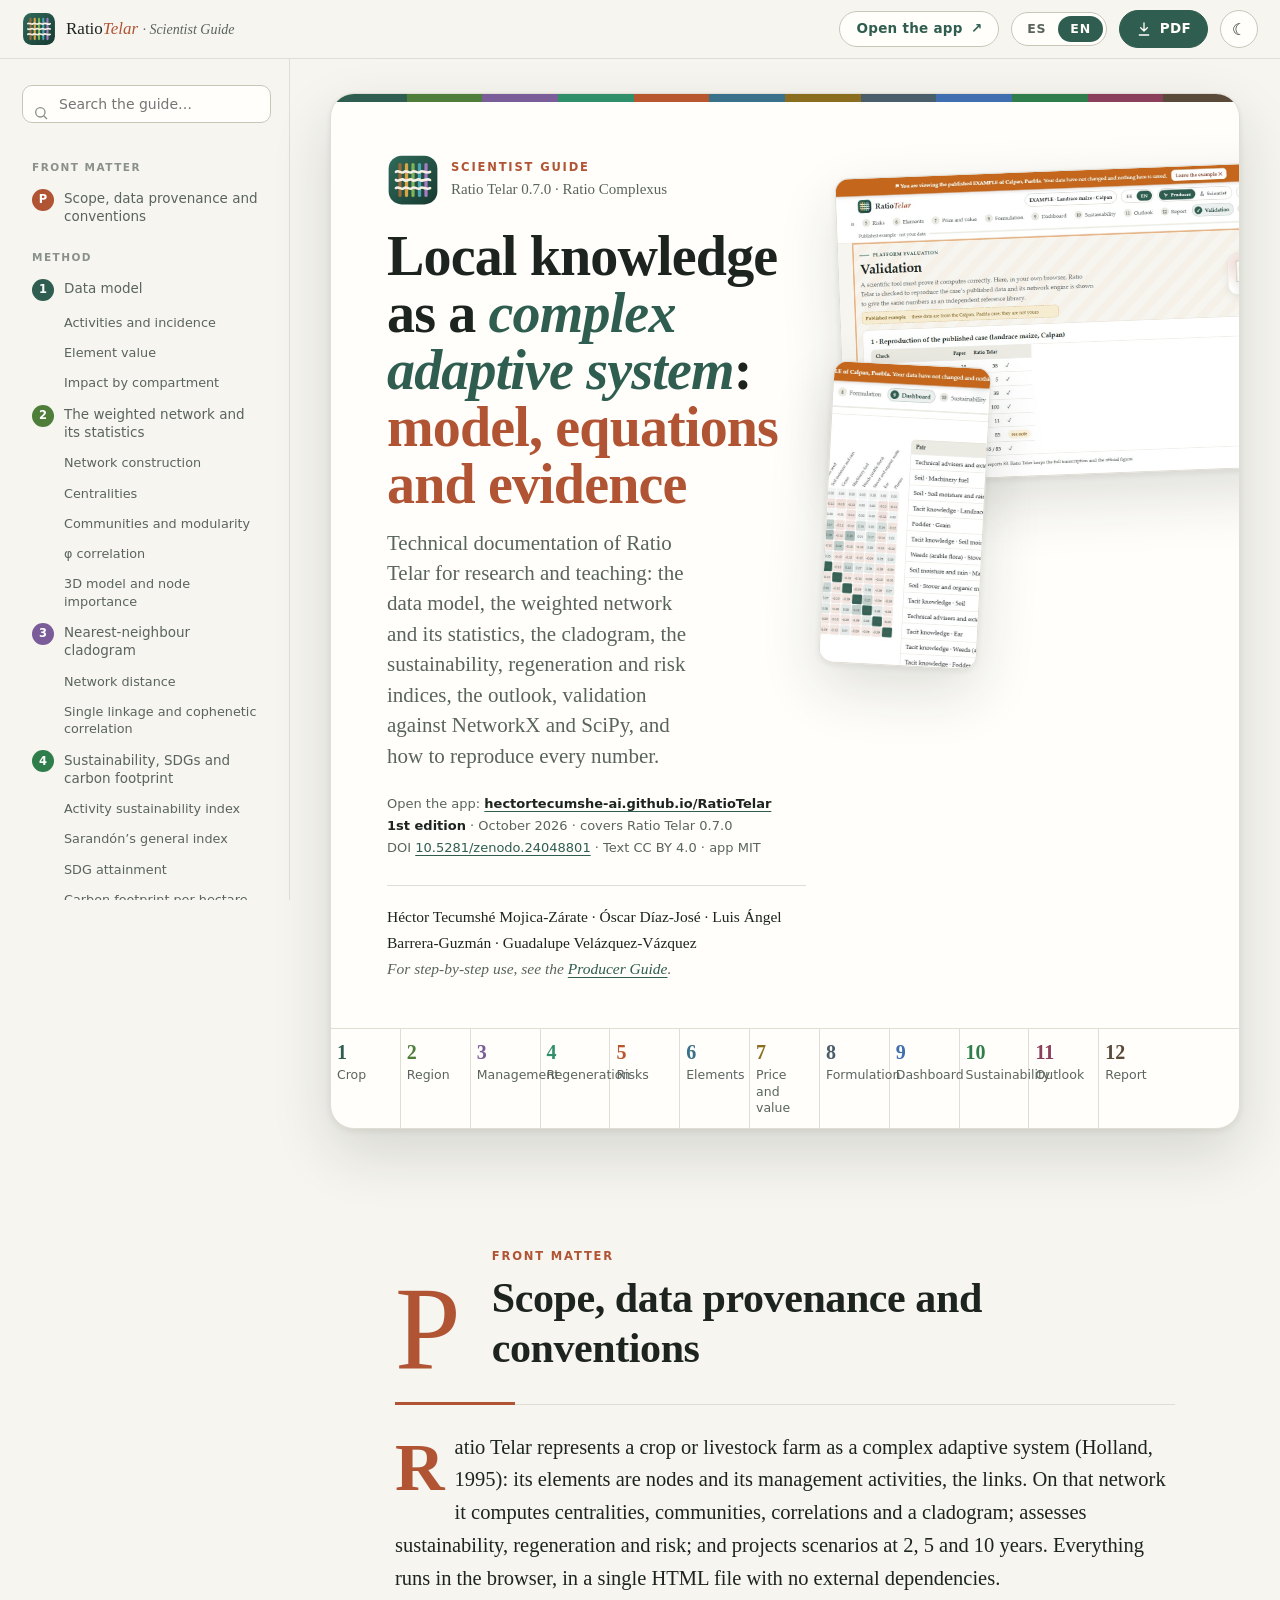
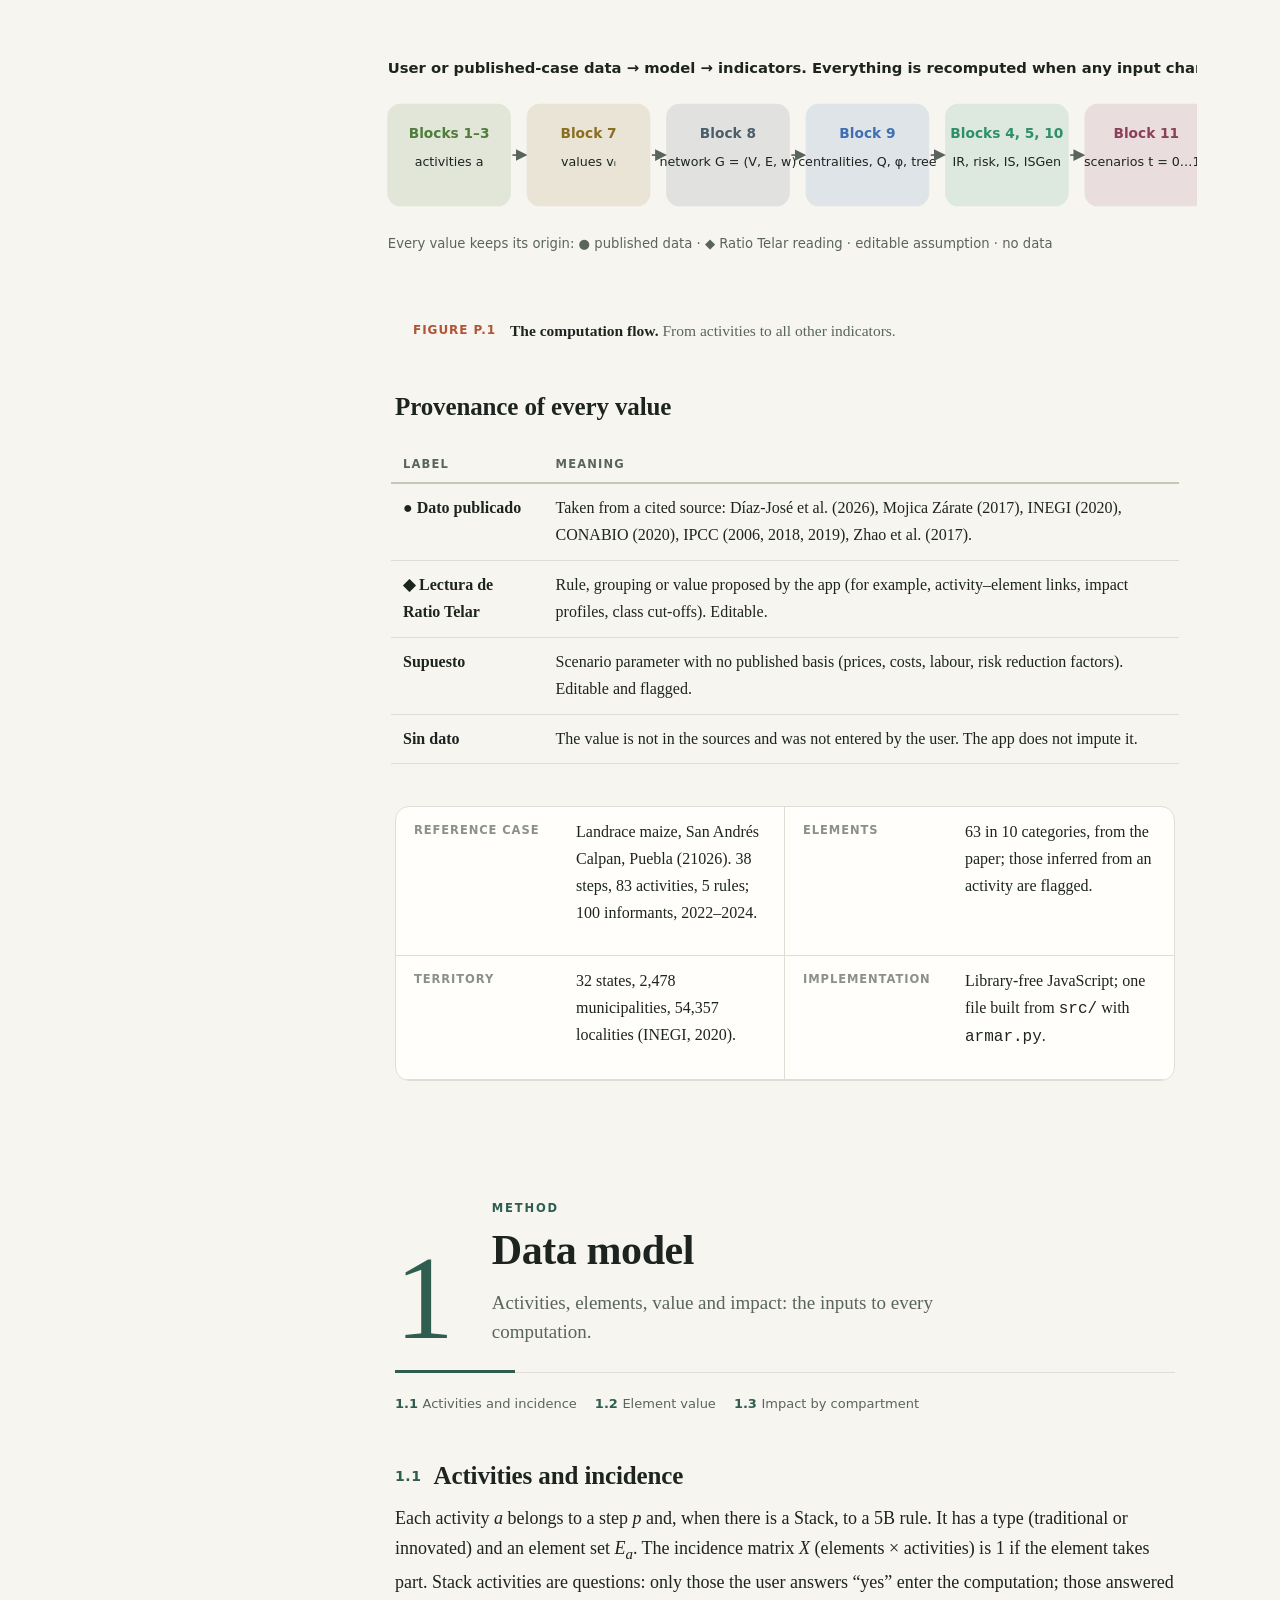
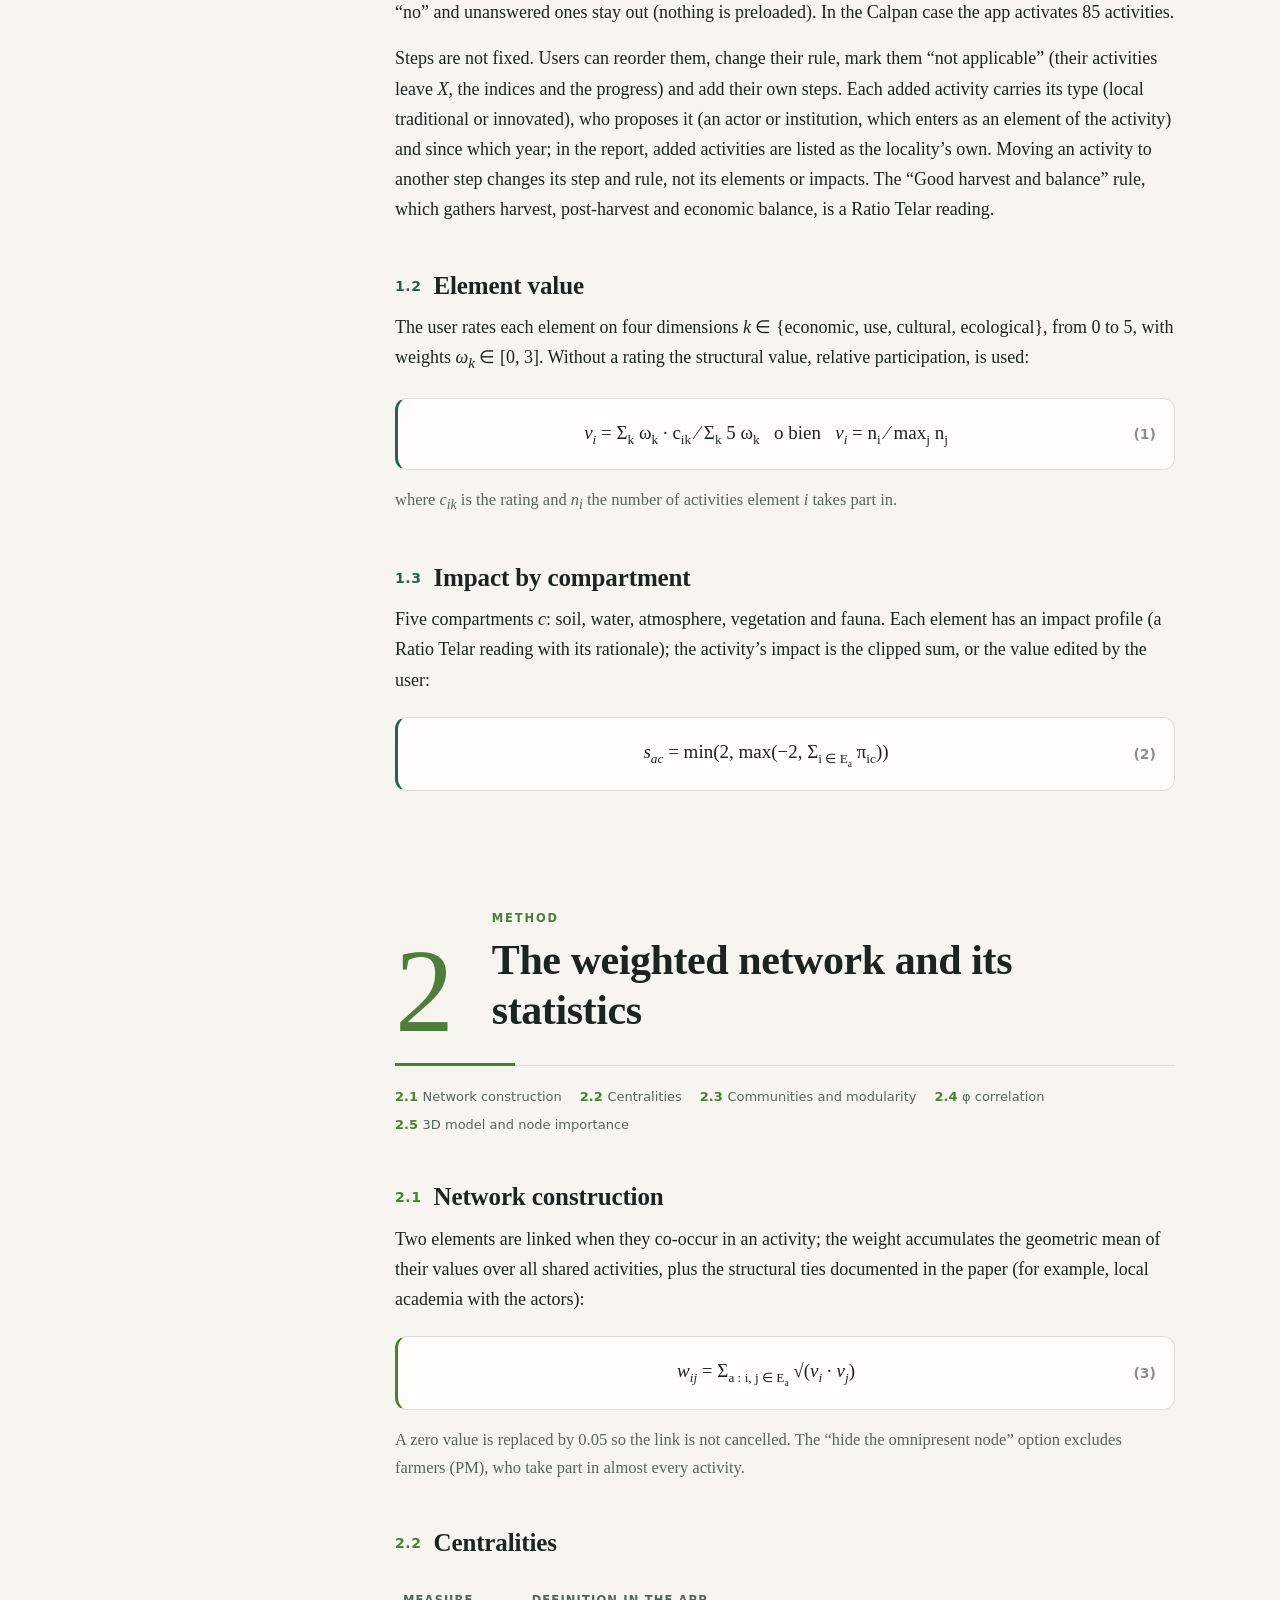
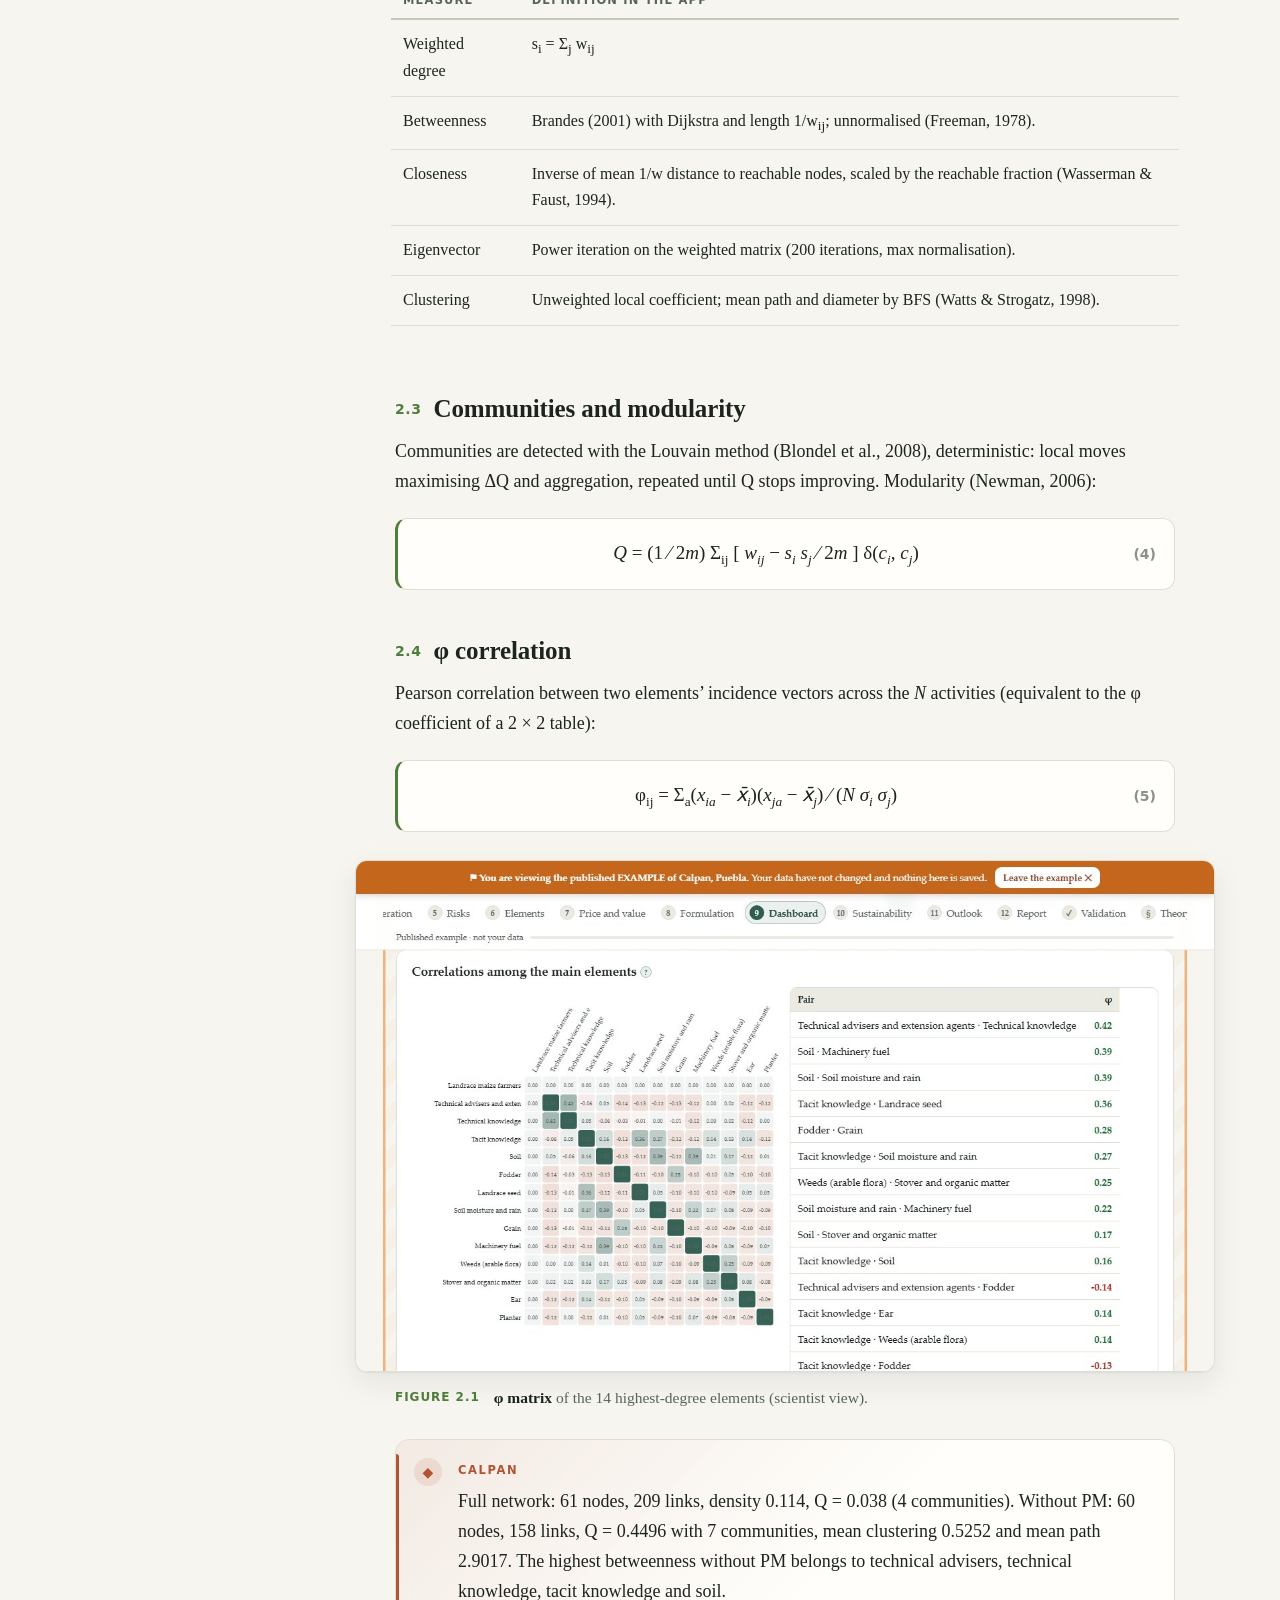
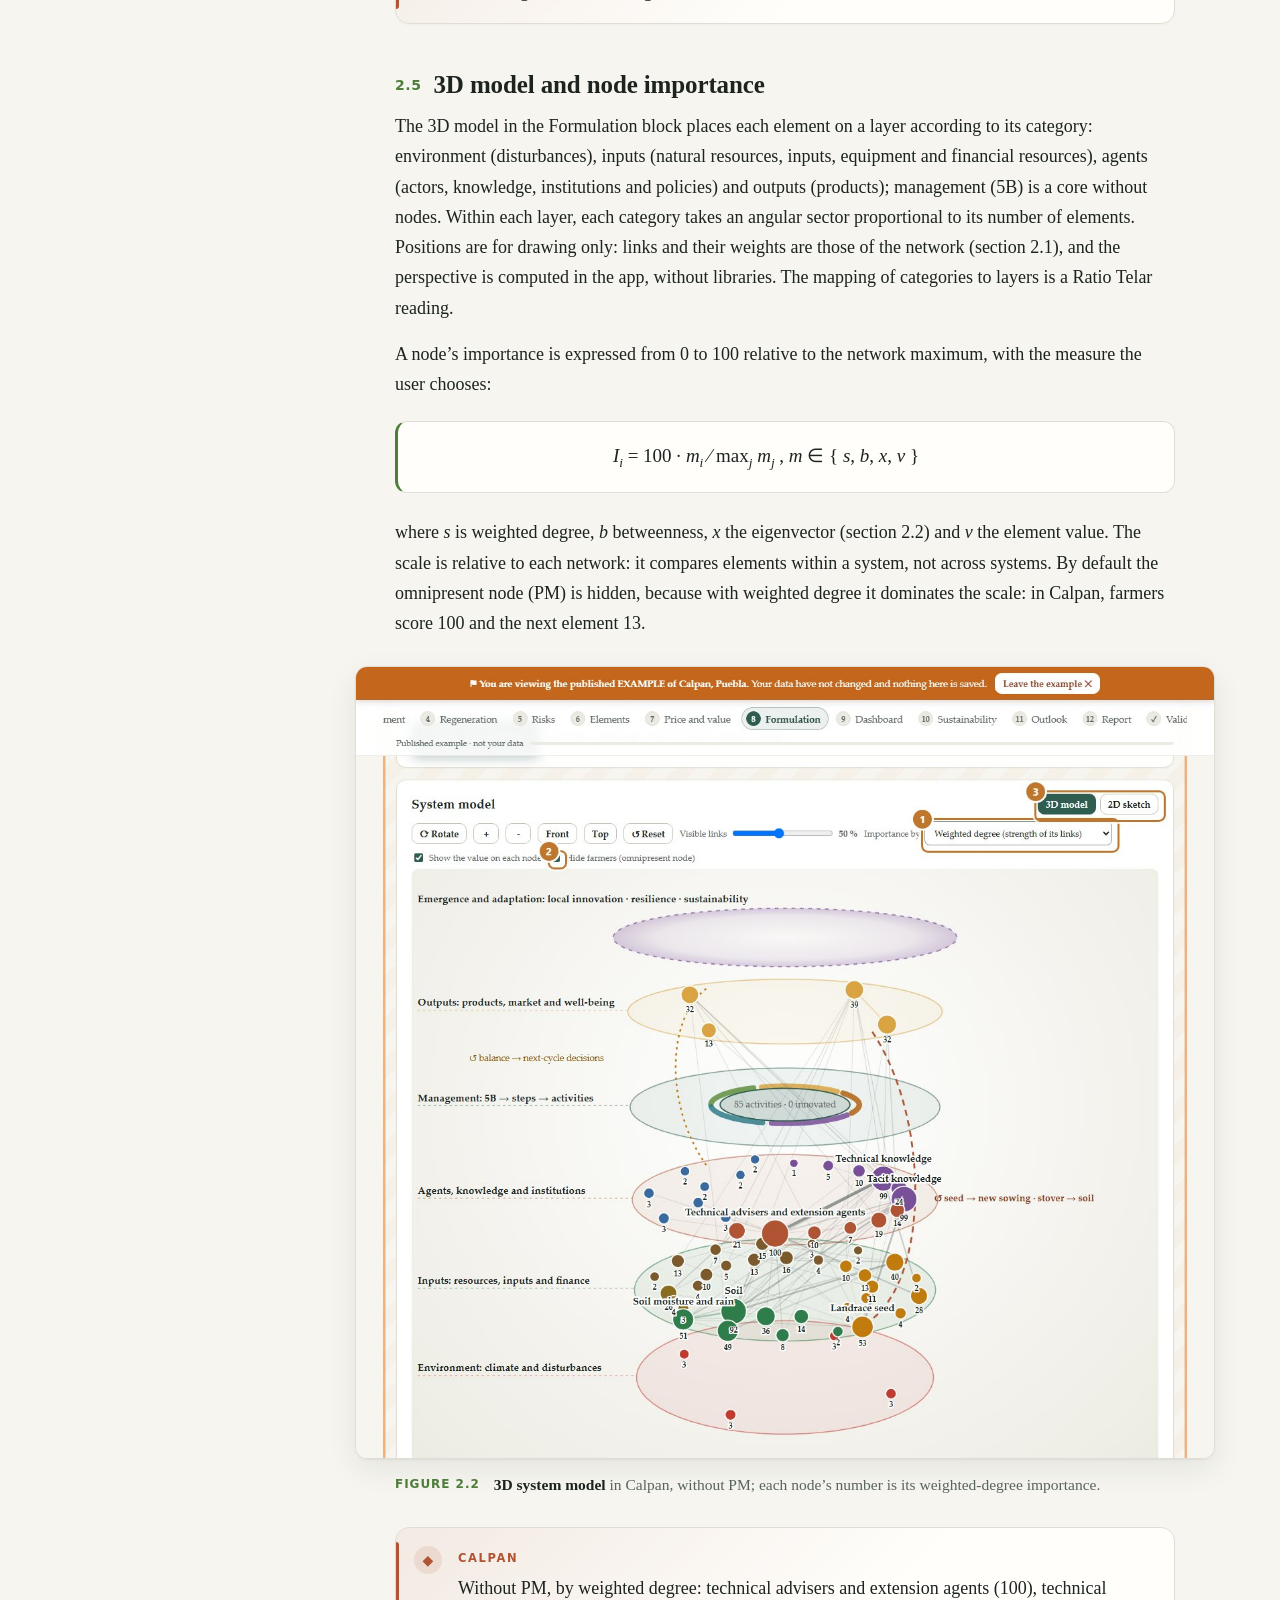
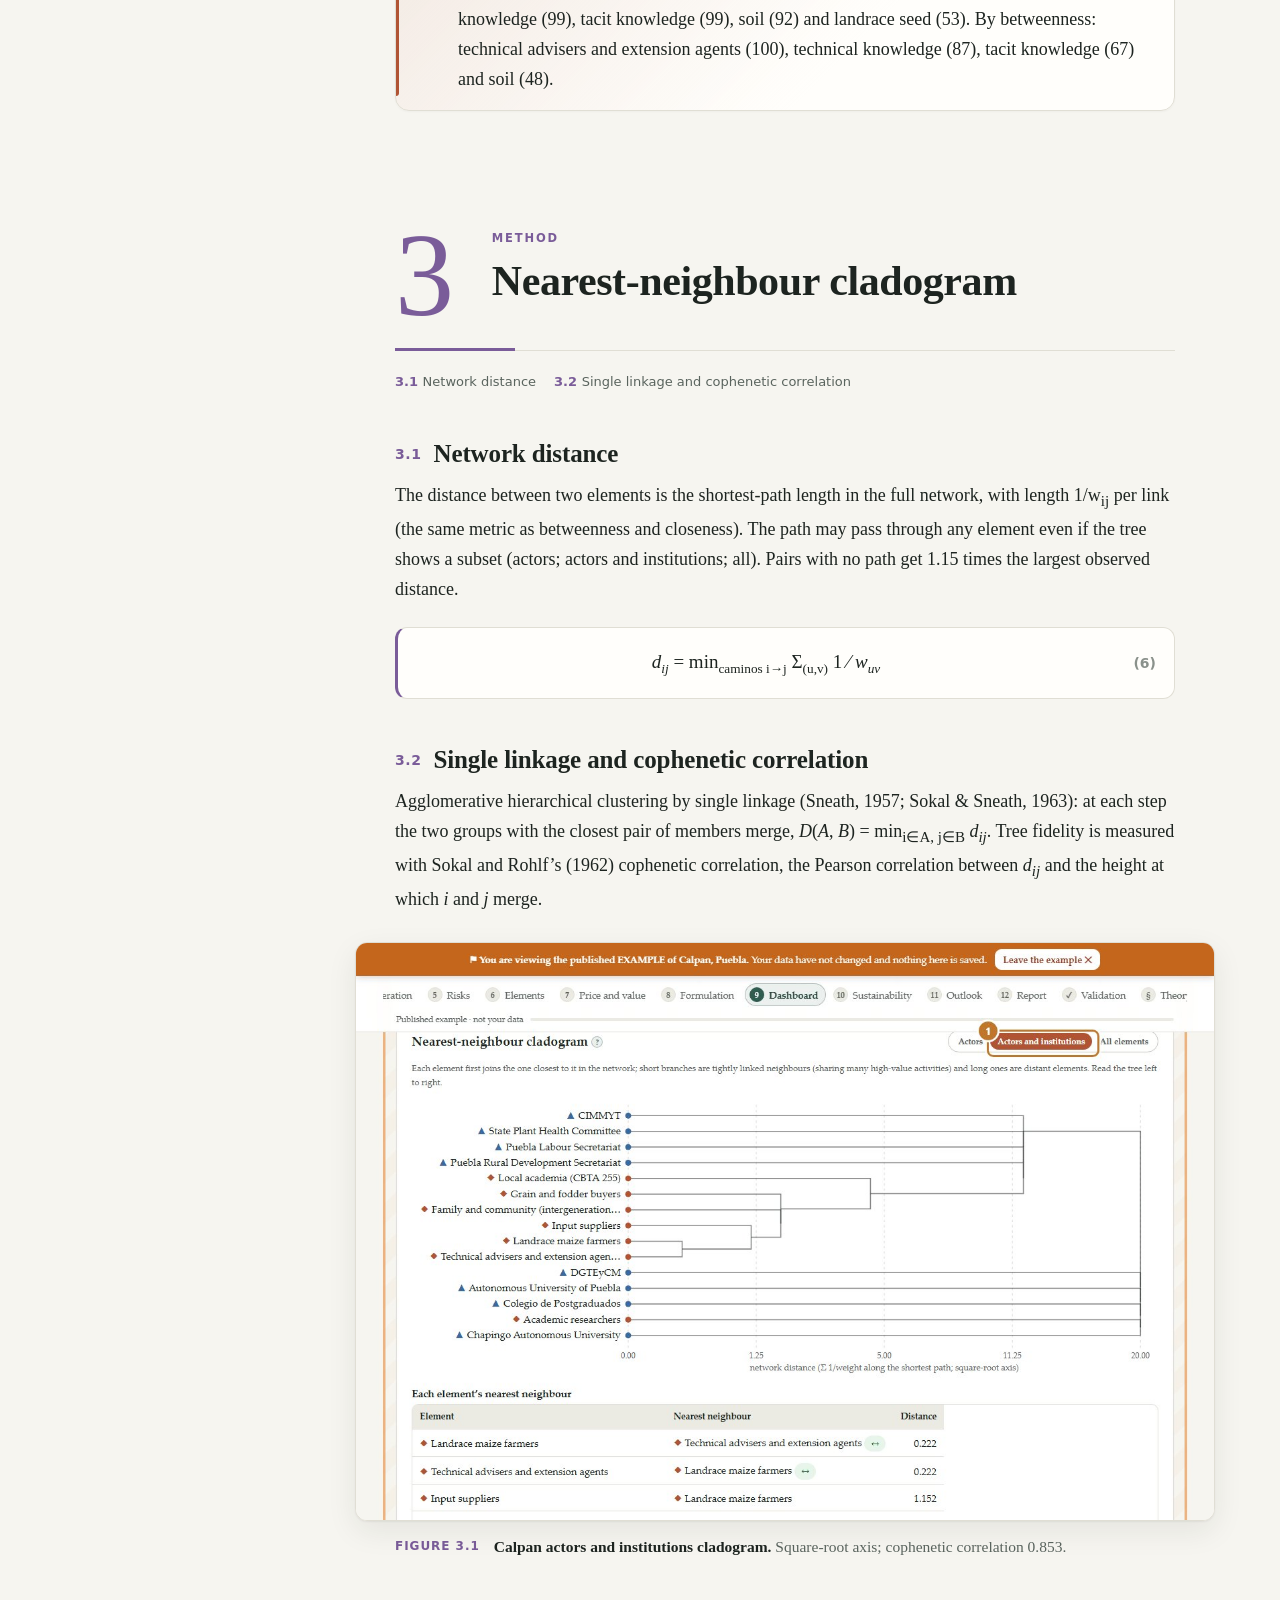
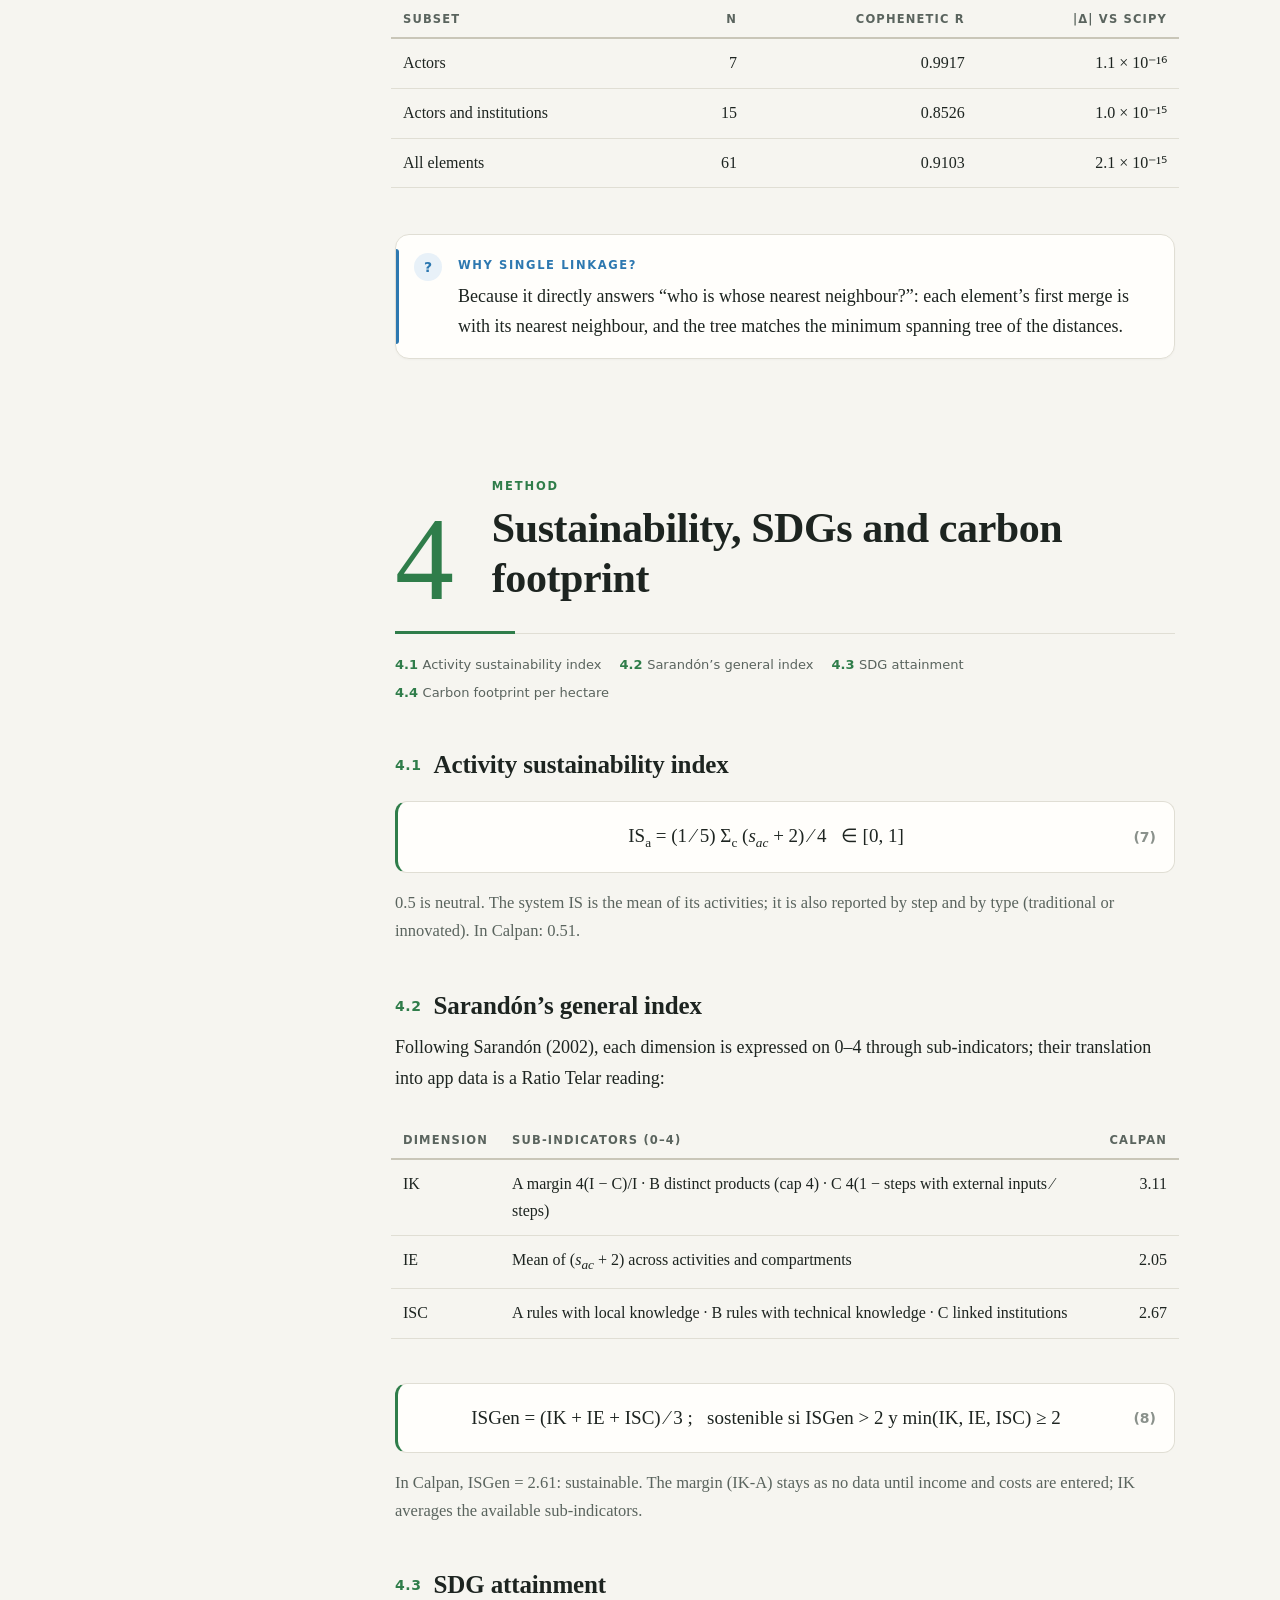
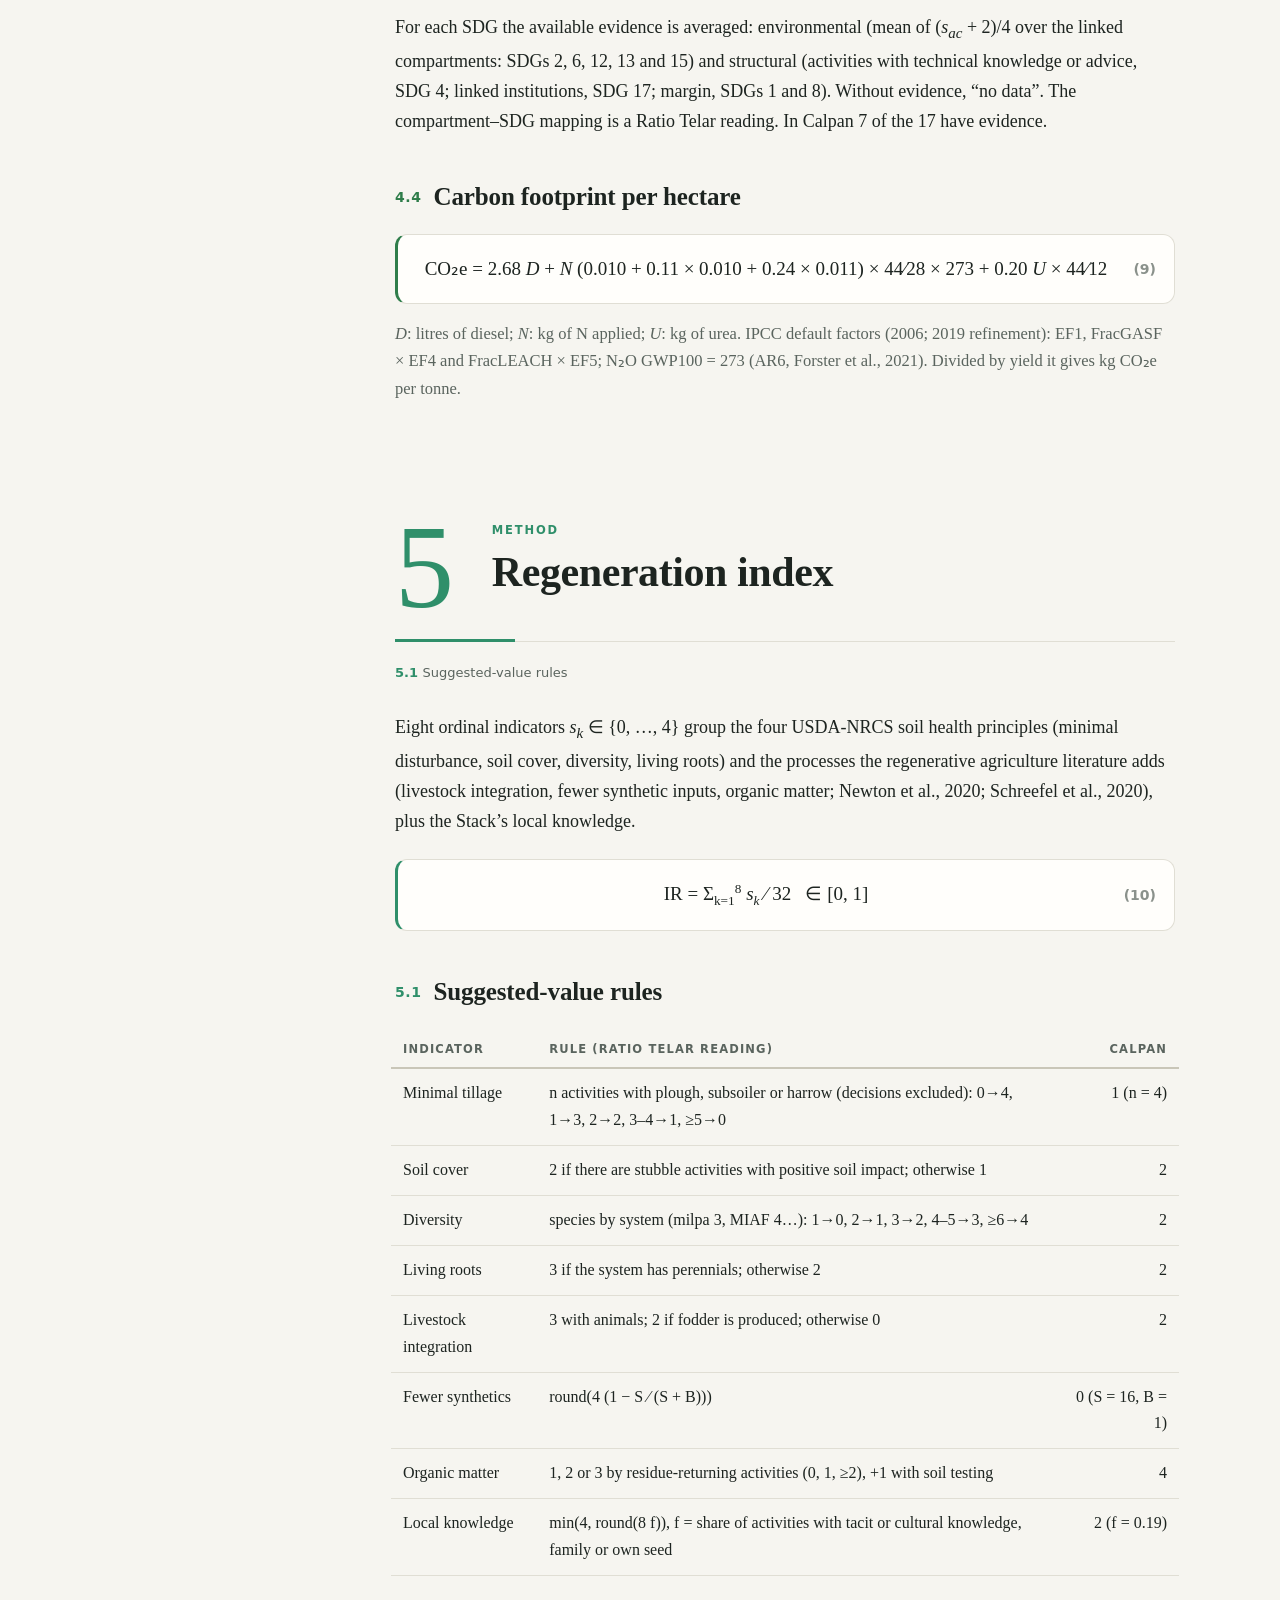
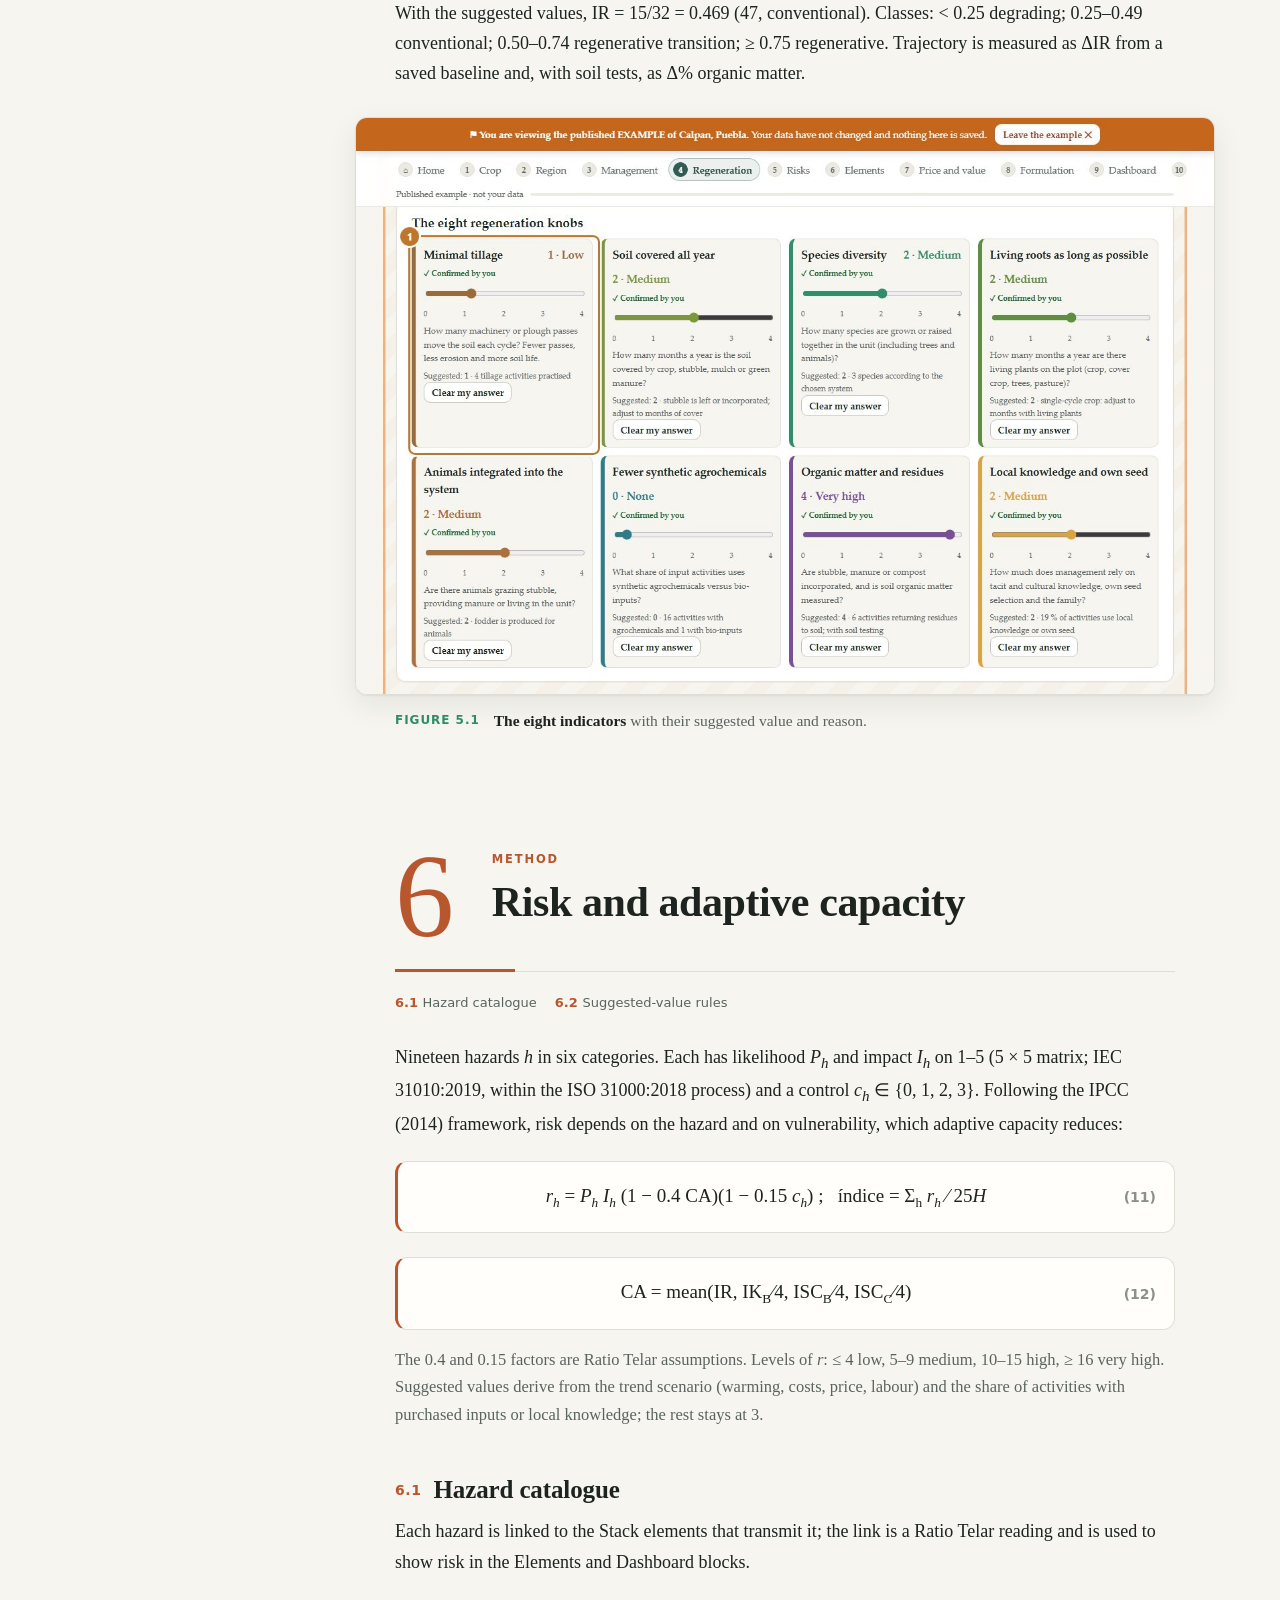
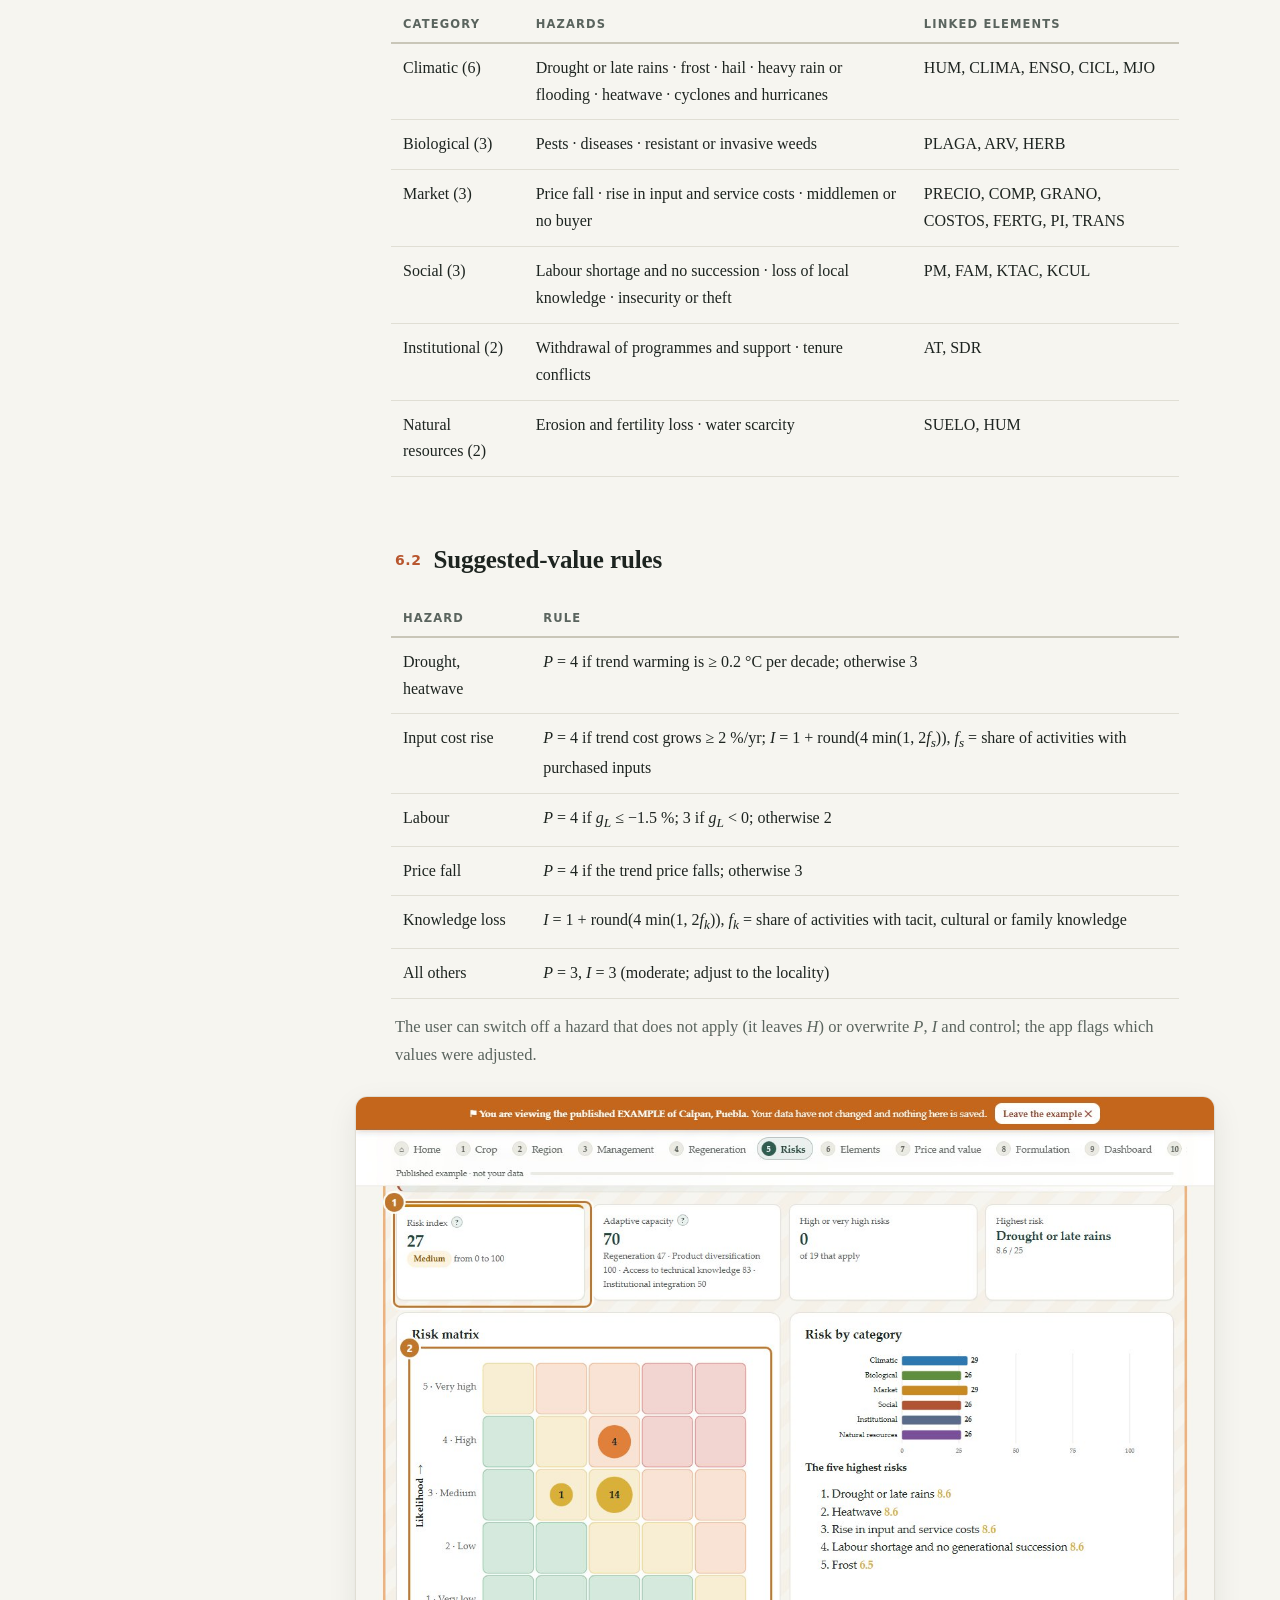
==== commit 672c879a: "Instructivos: enlaces públicos en el HTML y en los PDF (antes apuntaban a localhost), enlace a la ap" ====
--- a/instructivo-cientifico.html
+++ b/instructivo-cientifico.html
@@ -425,14 +425,14 @@
 
 <header class="top">
   <button class="ib" id="menuBtn" aria-label="Índice / Contents">☰</button>
-  <a class="brand" href="./" title="Ratio Telar">
+  <a class="brand" href="https://hectortecumshe-ai.github.io/RatioTelar/" title="Ratio Telar">
     <img src="logo.svg" alt="">
     <span>Ratio<i>Telar</i> <small lang="es">· Instructivo del Científico</small><small lang="en">· Scientist Guide</small></span>
   </a>
   <span class="sp"></span>
-  <a class="btn ghost no-print" href="./" target="_blank" rel="noopener"><span lang="es">Abrir la app</span><span lang="en">Open the app</span> ↗</a>
+  <a class="btn ghost no-print" href="https://hectortecumshe-ai.github.io/RatioTelar/" target="_blank" rel="noopener"><span lang="es">Abrir la app</span><span lang="en">Open the app</span> ↗</a>
   <div class="seg" role="group" aria-label="Idioma / Language"><button data-lang="es">ES</button><button data-lang="en">EN</button></div>
-  <a class="btn pdf" id="pdfBtn" title="PDF" href="instructivo/RatioTelar-Instructivo-Cientifico.pdf" download><svg viewBox="0 0 24 24" fill="none" stroke="currentColor" stroke-width="2" stroke-linecap="round" stroke-linejoin="round"><path d="M12 3v12m0 0l-5-5m5 5l5-5M5 21h14"/></svg><span>PDF</span></a>
+  <a class="btn pdf" id="pdfBtn" title="PDF" href="https://hectortecumshe-ai.github.io/RatioTelar/instructivo/RatioTelar-Instructivo-Cientifico.pdf" download><svg viewBox="0 0 24 24" fill="none" stroke="currentColor" stroke-width="2" stroke-linecap="round" stroke-linejoin="round"><path d="M12 3v12m0 0l-5-5m5 5l5-5M5 21h14"/></svg><span>PDF</span></a>
   <button class="ib" id="temaBtn" aria-label="Tema / Theme">☾</button>
   <div id="leido"></div>
 </header>
@@ -460,11 +460,12 @@
       <p class="sub" lang="es">Documentación técnica de Ratio Telar para investigación y docencia: el modelo de datos, la red ponderada y su estadística, el cladograma, los índices de sostenibilidad, regeneración y riesgo, la prospectiva, la validación frente a NetworkX y SciPy, y cómo reproducir cada número.</p>
       <p class="sub" lang="en">Technical documentation of Ratio Telar for research and teaching: the data model, the weighted network and its statistics, the cladogram, the sustainability, regeneration and risk indices, the outlook, validation against NetworkX and SciPy, and how to reproduce every number.</p>
       <div class="meta">
+        <div class="app-web"><span lang="es">Abrir la app:</span><span lang="en">Open the app:</span> <a href="https://hectortecumshe-ai.github.io/RatioTelar/"><b>hectortecumshe-ai.github.io/RatioTelar</b></a></div>
         <div lang="es"><b>1.ª edición</b> · octubre de 2026 · describe Ratio Telar 0.7.0</div>
         <div lang="en"><b>1st edition</b> · October 2026 · covers Ratio Telar 0.7.0</div>
-        <div>DOI <a href="https://doi.org/10.5281/zenodo.23904213">10.5281/zenodo.23904213</a> · <span lang="es">Texto CC BY 4.0 · app MIT</span><span lang="en">Text CC BY 4.0 · app MIT</span></div>
+        <div>DOI <a href="https://doi.org/10.5281/zenodo.24048801">10.5281/zenodo.24048801</a> · <span lang="es">Texto CC BY 4.0 · app MIT</span><span lang="en">Text CC BY 4.0 · app MIT</span></div>
       </div>
-      <div class="who">Héctor Tecumshé Mojica-Zárate · Óscar Díaz-José · Luis Ángel Barrera-Guzmán · Guadalupe Velázquez-Vázquez<br><span lang="es">Para el uso paso a paso, consulta el <a href="instructivo-productor.html">Instructivo del Productor</a>.</span><span lang="en">For step-by-step use, see the <a href="instructivo-productor.html">Producer Guide</a>.</span></div>
+      <div class="who">Héctor Tecumshé Mojica-Zárate · Óscar Díaz-José · Luis Ángel Barrera-Guzmán · Guadalupe Velázquez-Vázquez<br><span lang="es">Para el uso paso a paso, consulta el <a href="https://hectortecumshe-ai.github.io/RatioTelar/instructivo-productor.html">Instructivo del Productor</a>.</span><span lang="en">For step-by-step use, see the <a href="https://hectortecumshe-ai.github.io/RatioTelar/instructivo-productor.html">Producer Guide</a>.</span></div>
     </div>
     <div class="art" aria-hidden="true">
       <div class="frame"><img lang="es" src="instructivo/img/validacion-es.jpg" alt=""><img lang="en" src="instructivo/img/validacion-en.jpg" alt=""></div>
@@ -921,7 +922,7 @@
   </ol>
   <h3 id="b-citar-guia"><span lang="es">Cómo citar este instructivo</span><span lang="en">How to cite this guide</span></h3>
   <p class="where" lang="es">APA, 7.ª ed.</p><p class="where" lang="en">APA 7th ed.</p>
-  <p lang="es">Mojica-Zárate, H. T., Díaz-José, O., Barrera-Guzmán, L. Á., y Velázquez-Vázquez, G. (2026). <i>Ratio Telar: Instructivo del Científico</i> (2.ª ed.). Zenodo. https://doi.org/10.5281/zenodo.23904213</p><p lang="en">Mojica-Zárate, H. T., Díaz-José, O., Barrera-Guzmán, L. Á., &amp; Velázquez-Vázquez, G. (2026). <i>Ratio Telar: Scientist Guide</i> (2nd ed.). Zenodo. https://doi.org/10.5281/zenodo.23904213</p>
+  <p lang="es">Mojica-Zárate, H. T., Díaz-José, O., Barrera-Guzmán, L. Á., y Velázquez-Vázquez, G. (2026). <i>Ratio Telar: Instructivo del Científico</i> (2.ª ed.). Zenodo. https://doi.org/10.5281/zenodo.24048801</p><p lang="en">Mojica-Zárate, H. T., Díaz-José, O., Barrera-Guzmán, L. Á., &amp; Velázquez-Vázquez, G. (2026). <i>Ratio Telar: Scientist Guide</i> (2nd ed.). Zenodo. https://doi.org/10.5281/zenodo.24048801</p>
   <h3 id="b-citar"><span lang="es">Cómo citar el software</span><span lang="en">How to cite the software</span></h3>
   <p lang="es">Mojica-Zárate, H. T., Díaz-José, O., Barrera-Guzmán, L. Á., y Velázquez-Vázquez, G. (2026). <i>Ratio Telar: el conocimiento agrícola local como sistema complejo adaptativo</i> (Versión 0.7.0) [Software]. Zenodo. https://doi.org/10.5281/zenodo.23290103</p>
   <p lang="en">Mojica-Zárate, H. T., Díaz-José, O., Barrera-Guzmán, L. Á., &amp; Velázquez-Vázquez, G. (2026). <i>Ratio Telar: local farming knowledge as a complex adaptive system</i> (Version 0.7.0) [Software]. Zenodo. https://doi.org/10.5281/zenodo.23290103</p>
@@ -933,7 +934,7 @@
   <p lang="es">Centro Académico Regional Sede Huatusco, Universidad Autónoma Chapingo (Héctor Tecumshé Mojica-Zárate, Óscar Díaz-José, Luis Ángel Barrera-Guzmán) · Benemérita Universidad Autónoma de Puebla (Guadalupe Velázquez-Vázquez), México. ORCID del autor de correspondencia: 0000-0002-9067-3983.</p>
   <p lang="en">Huatusco Regional Academic Centre, Chapingo Autonomous University (Héctor Tecumshé Mojica-Zárate, Óscar Díaz-José, Luis Ángel Barrera-Guzmán) · Meritorious Autonomous University of Puebla (Guadalupe Velázquez-Vázquez), Mexico. Corresponding author ORCID: 0000-0002-9067-3983.</p>
   <p><span class="isbn" lang="es">ISBN: en trámite ante el INDAUTOR</span><span class="isbn" lang="en">ISBN: application in progress (INDAUTOR, Mexico)</span><br>
-     <span lang="es">DOI de este instructivo: <a href="https://doi.org/10.5281/zenodo.23904213">10.5281/zenodo.23904213</a> · DOI de la aplicación: <a href="https://doi.org/10.5281/zenodo.23290103">10.5281/zenodo.23290103</a></span><span lang="en">DOI of this guide: <a href="https://doi.org/10.5281/zenodo.23904213">10.5281/zenodo.23904213</a> · DOI of the app: <a href="https://doi.org/10.5281/zenodo.23290103">10.5281/zenodo.23290103</a></span></p>
+     <span lang="es">DOI de este instructivo: <a href="https://doi.org/10.5281/zenodo.24048801">10.5281/zenodo.24048801</a> · DOI de la aplicación: <a href="https://doi.org/10.5281/zenodo.23290103">10.5281/zenodo.23290103</a></span><span lang="en">DOI of this guide: <a href="https://doi.org/10.5281/zenodo.24048801">10.5281/zenodo.24048801</a> · DOI of the app: <a href="https://doi.org/10.5281/zenodo.23290103">10.5281/zenodo.23290103</a></span></p>
   <p lang="es">Texto y figuras bajo licencia Creative Commons Atribución 4.0 Internacional (CC BY 4.0); la aplicación, bajo licencia MIT. Puedes copiar, adaptar y compartir este instructivo citando a sus autores. Las capturas de pantalla son de la aplicación Ratio Telar 0.7.0. Composición tipográfica en Palatino Linotype.</p>
   <p lang="en">Text and figures under the Creative Commons Attribution 4.0 International licence (CC BY 4.0); the app under the MIT licence. You may copy, adapt and share this guide crediting its authors. Screenshots are from the Ratio Telar 0.7.0 app. Typeset in Palatino Linotype.</p>
 </div>
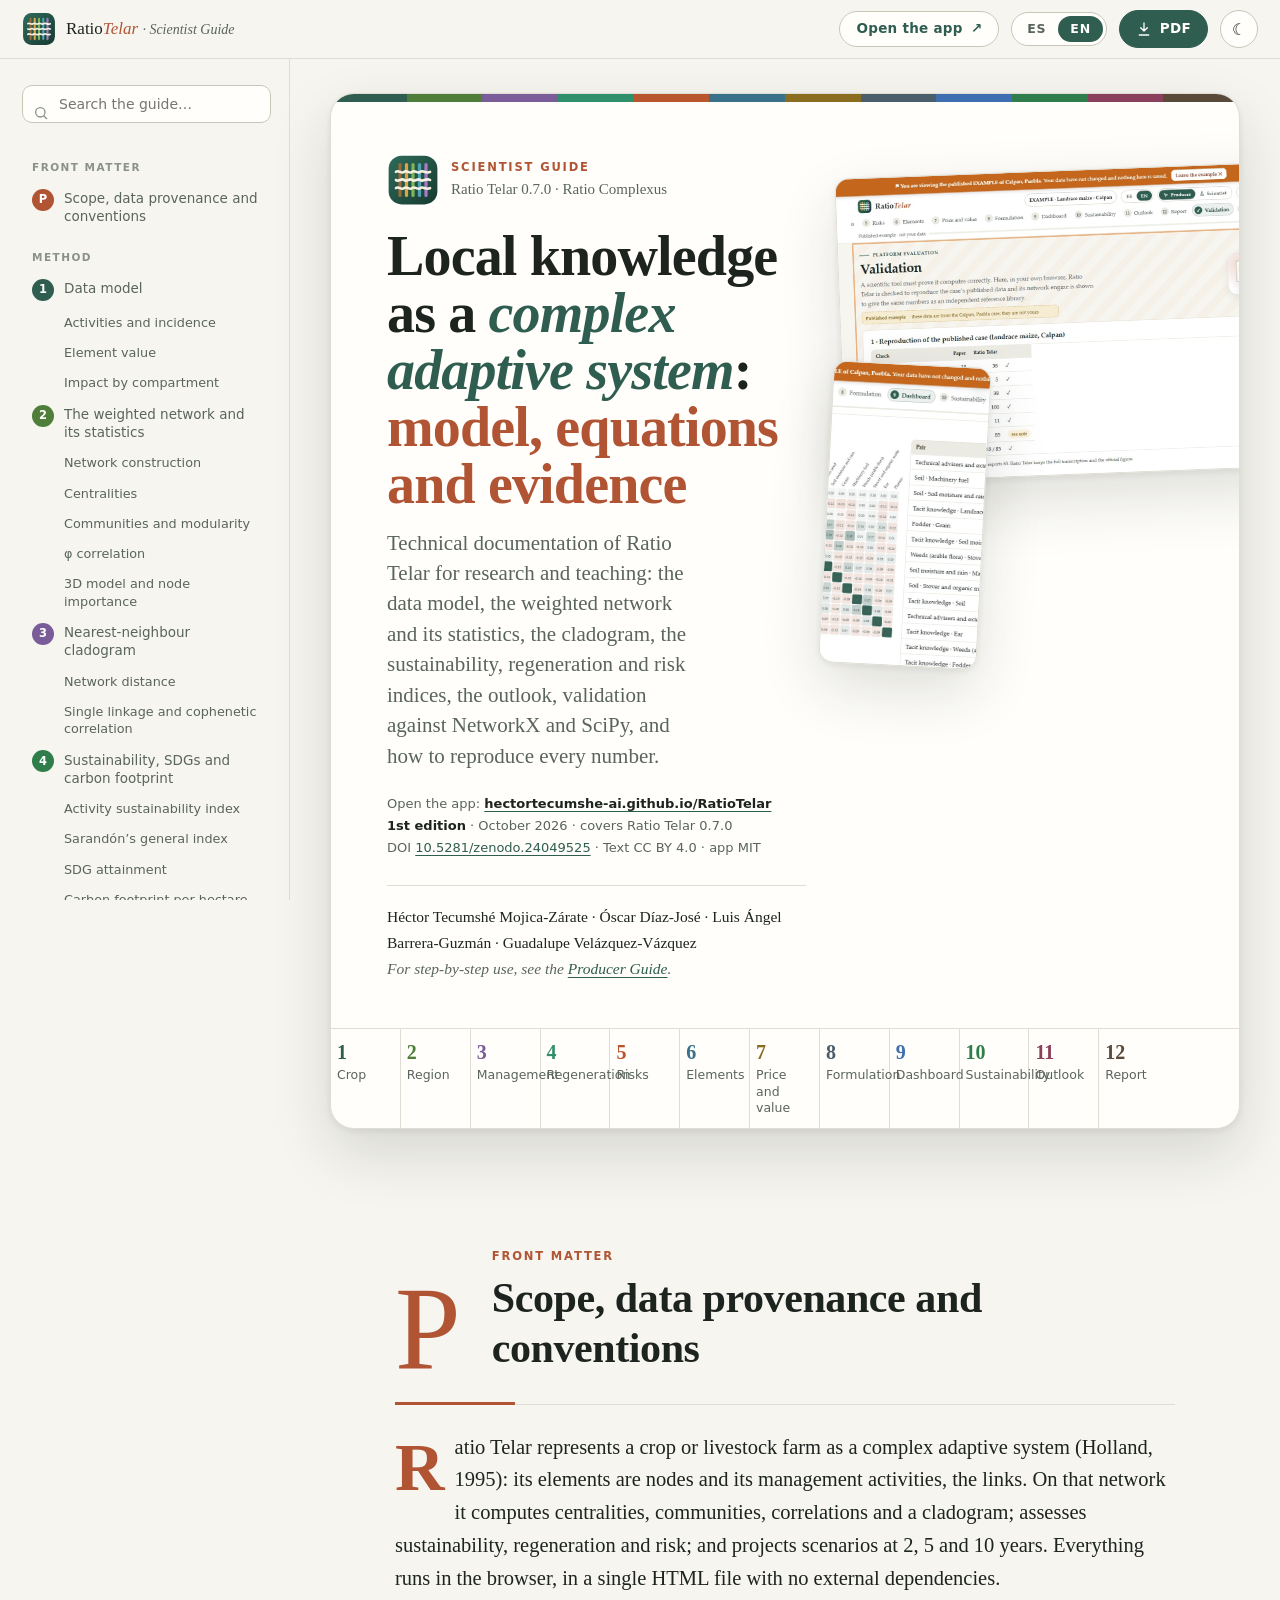
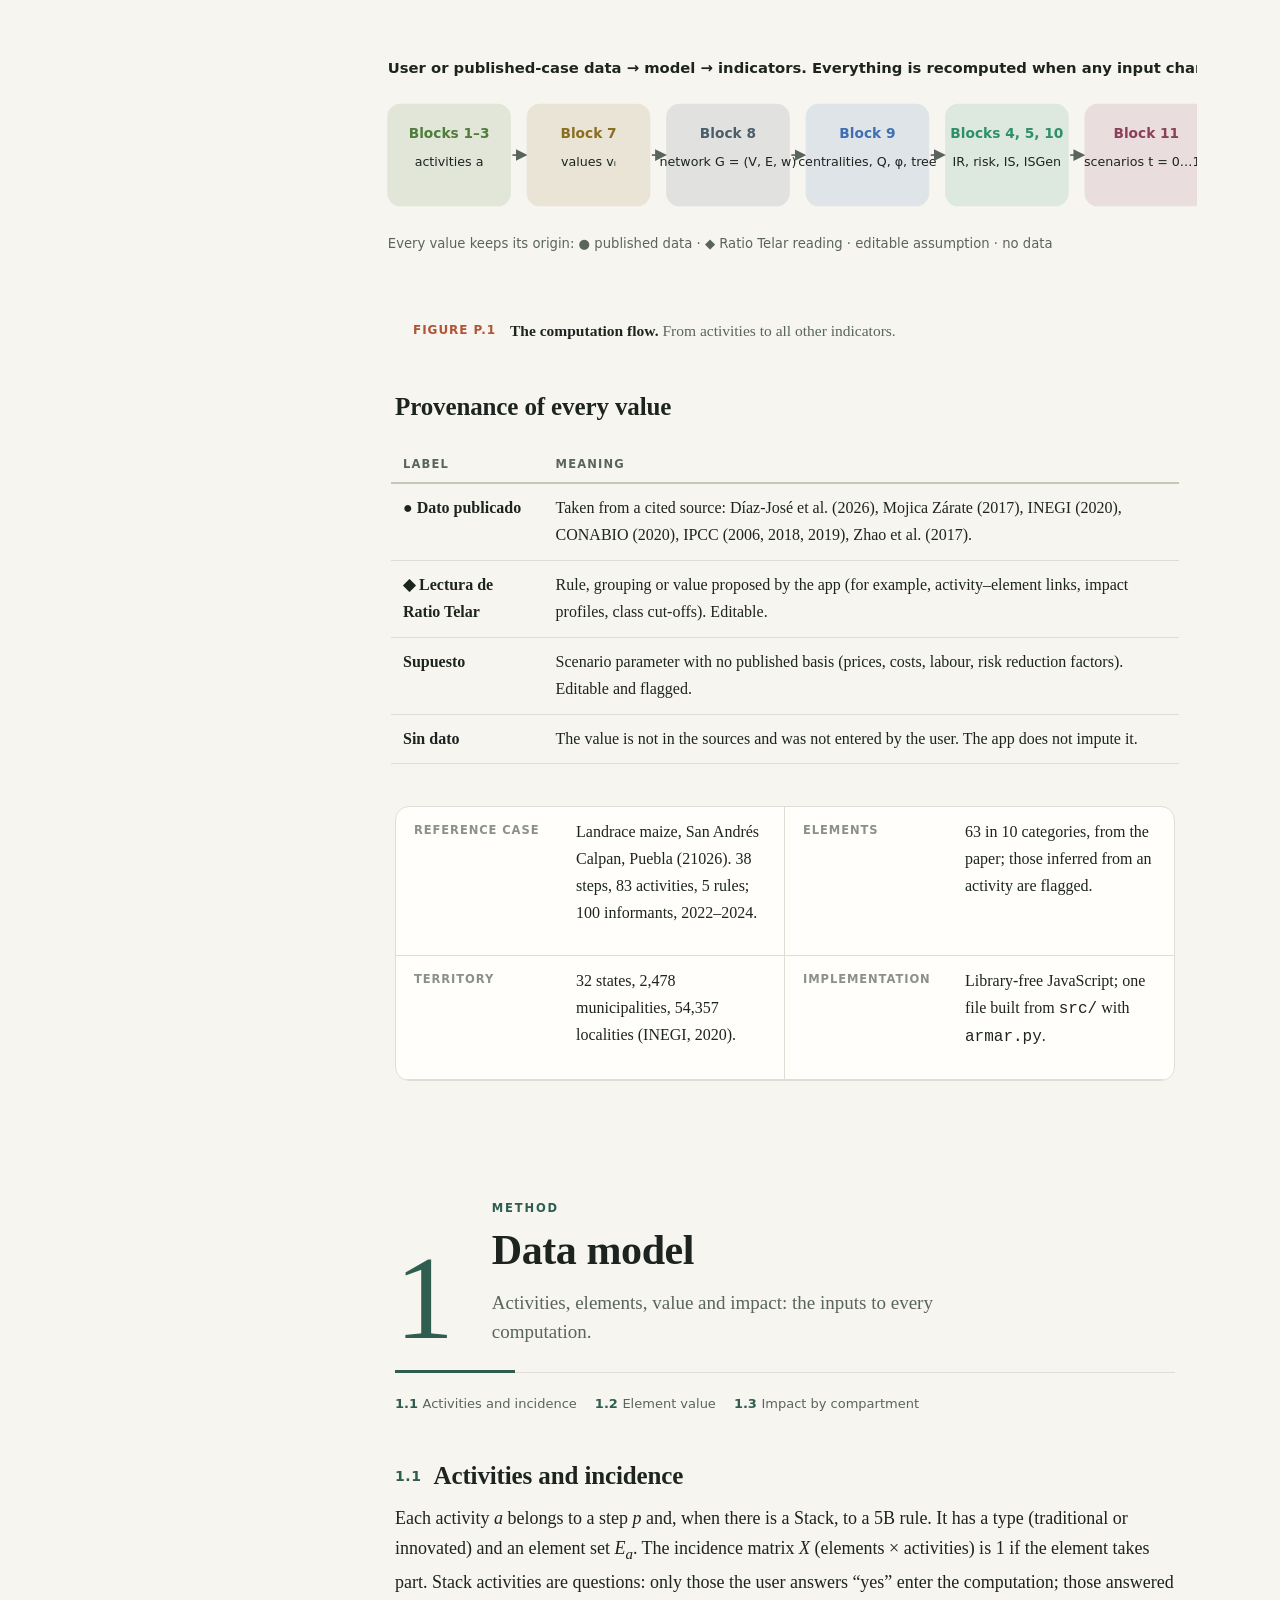
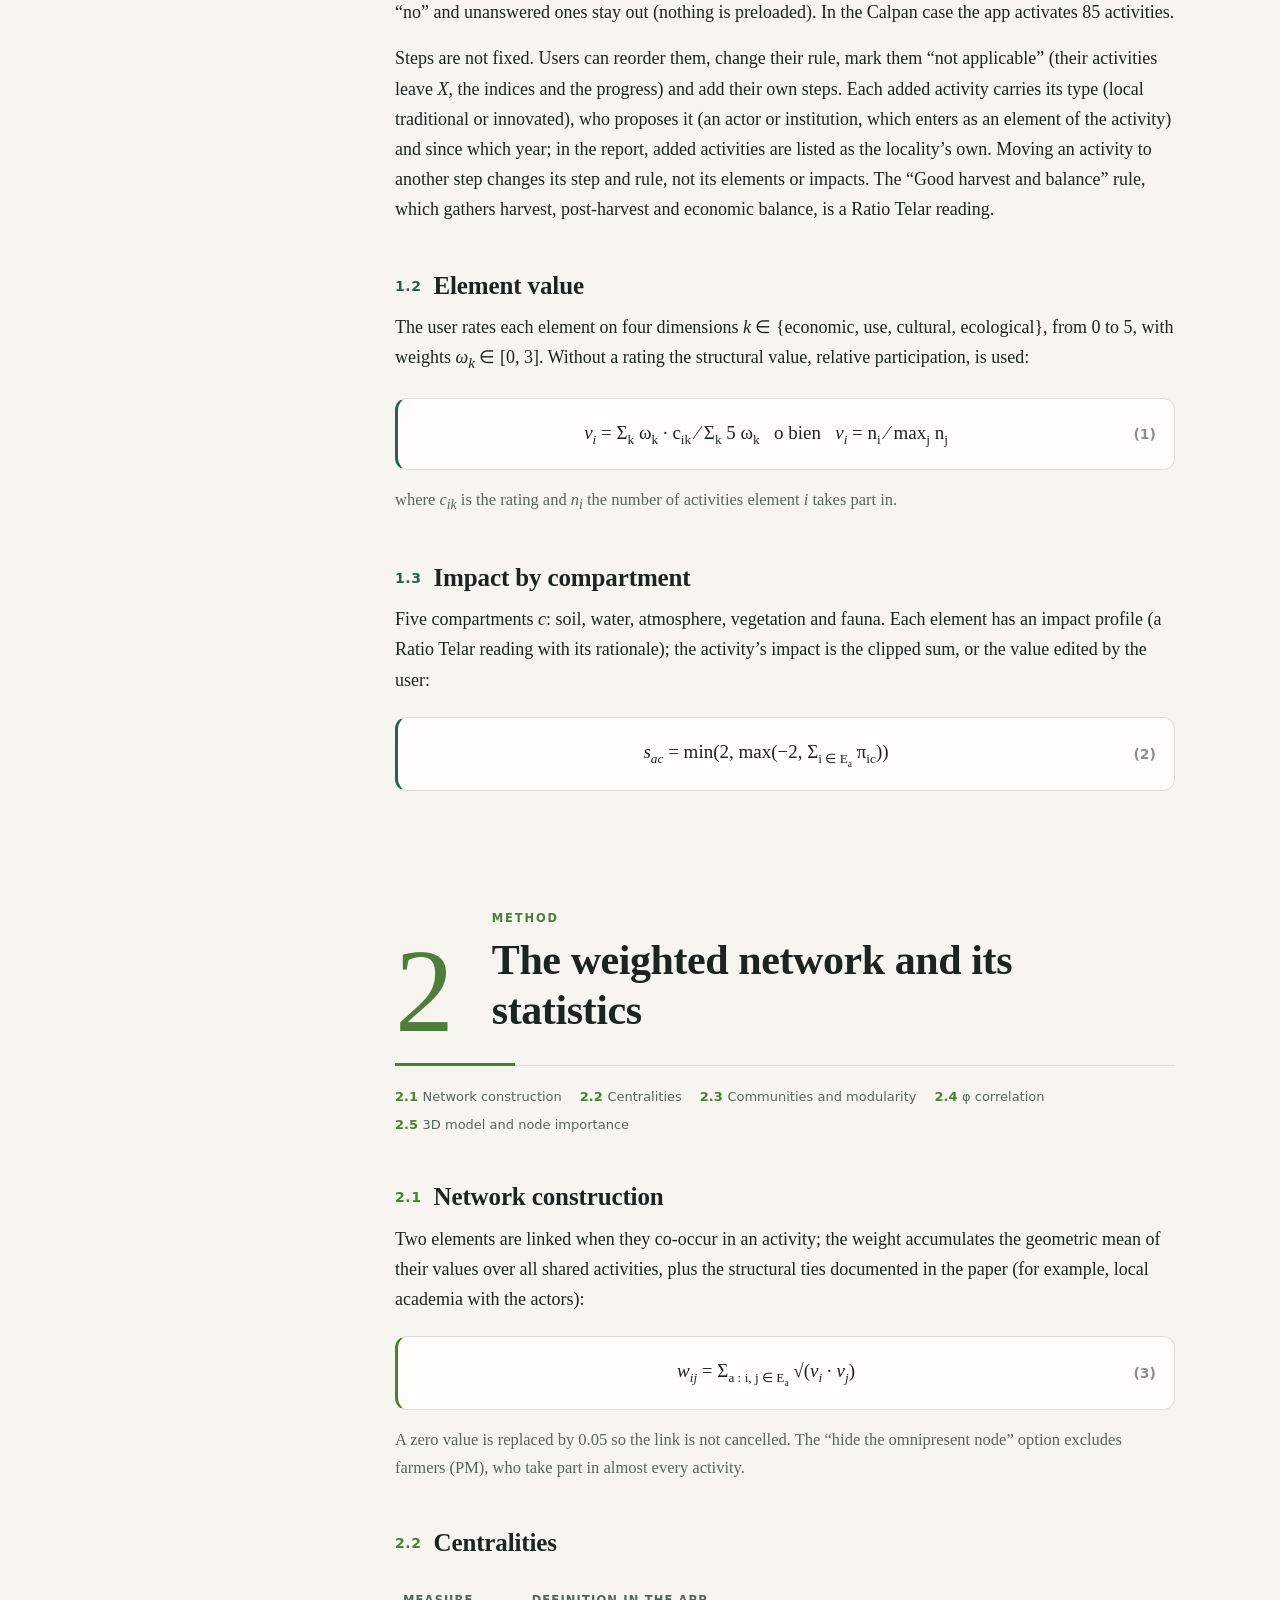
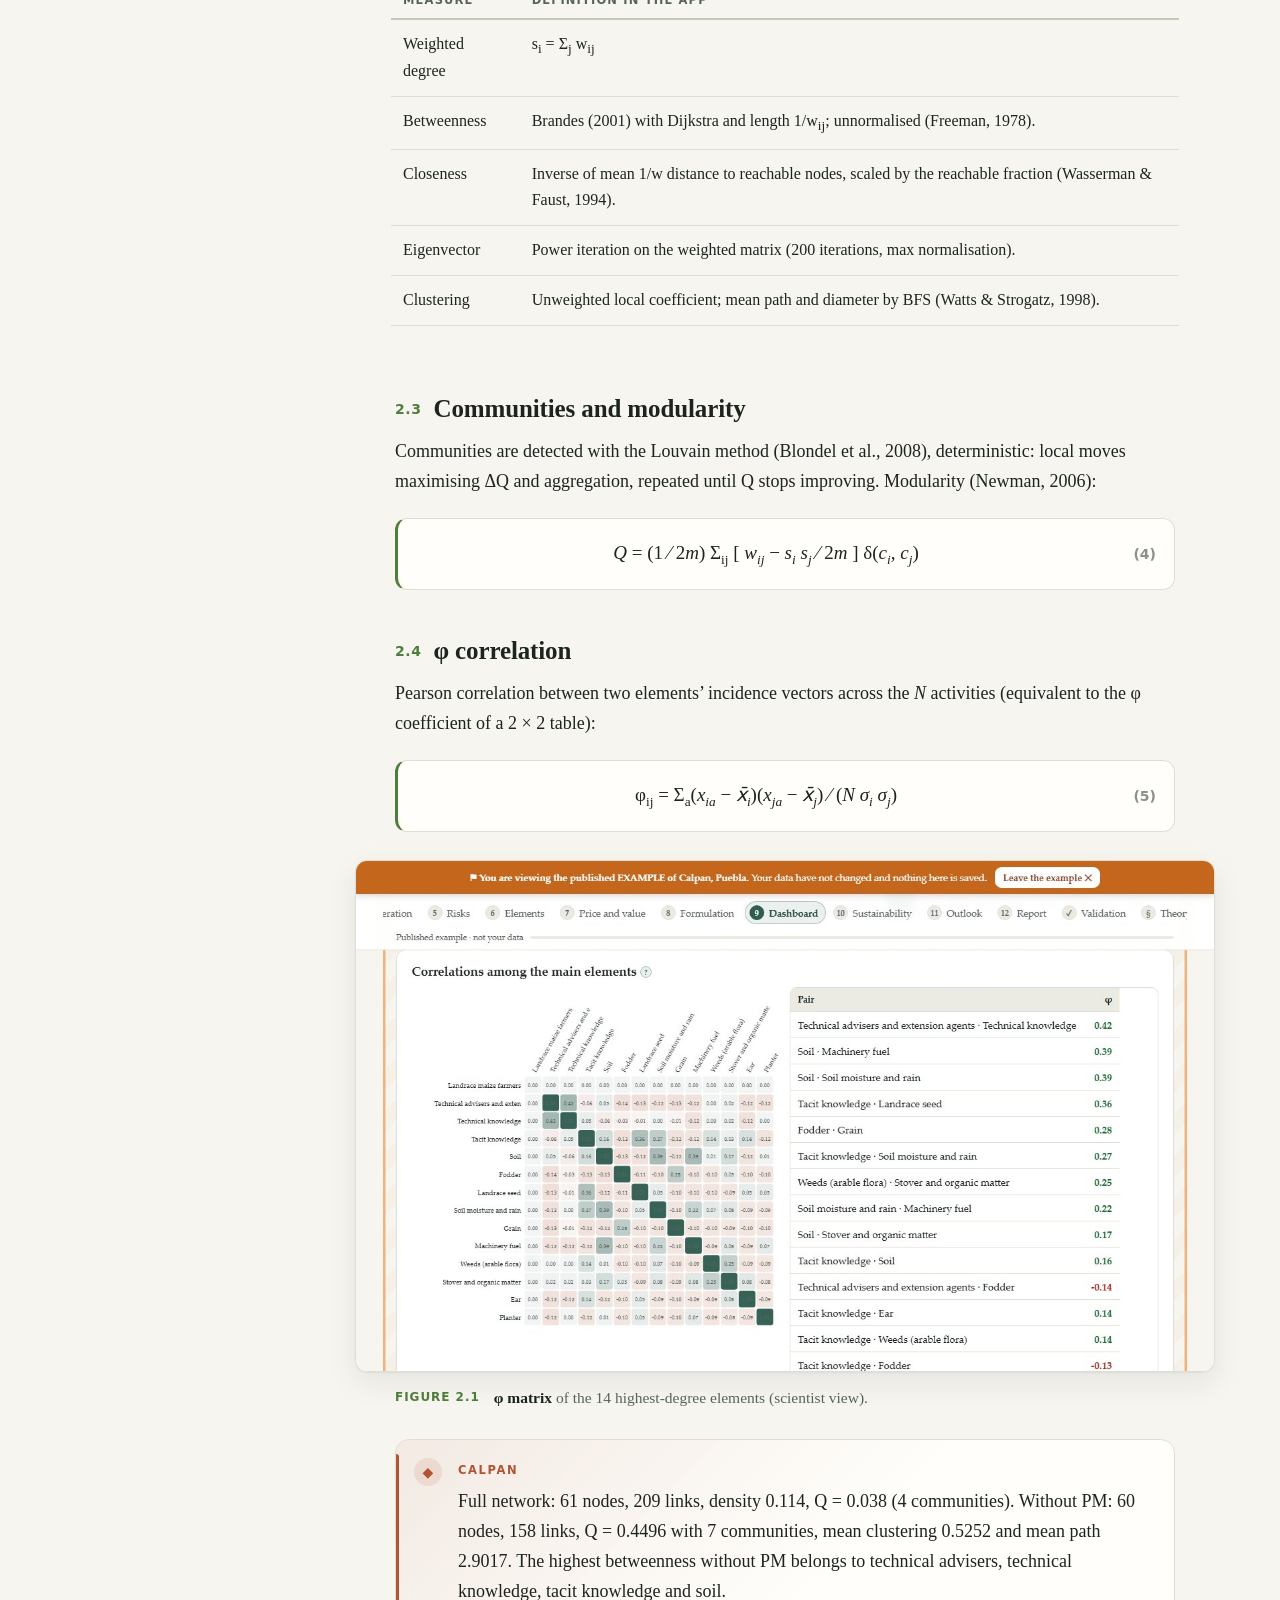
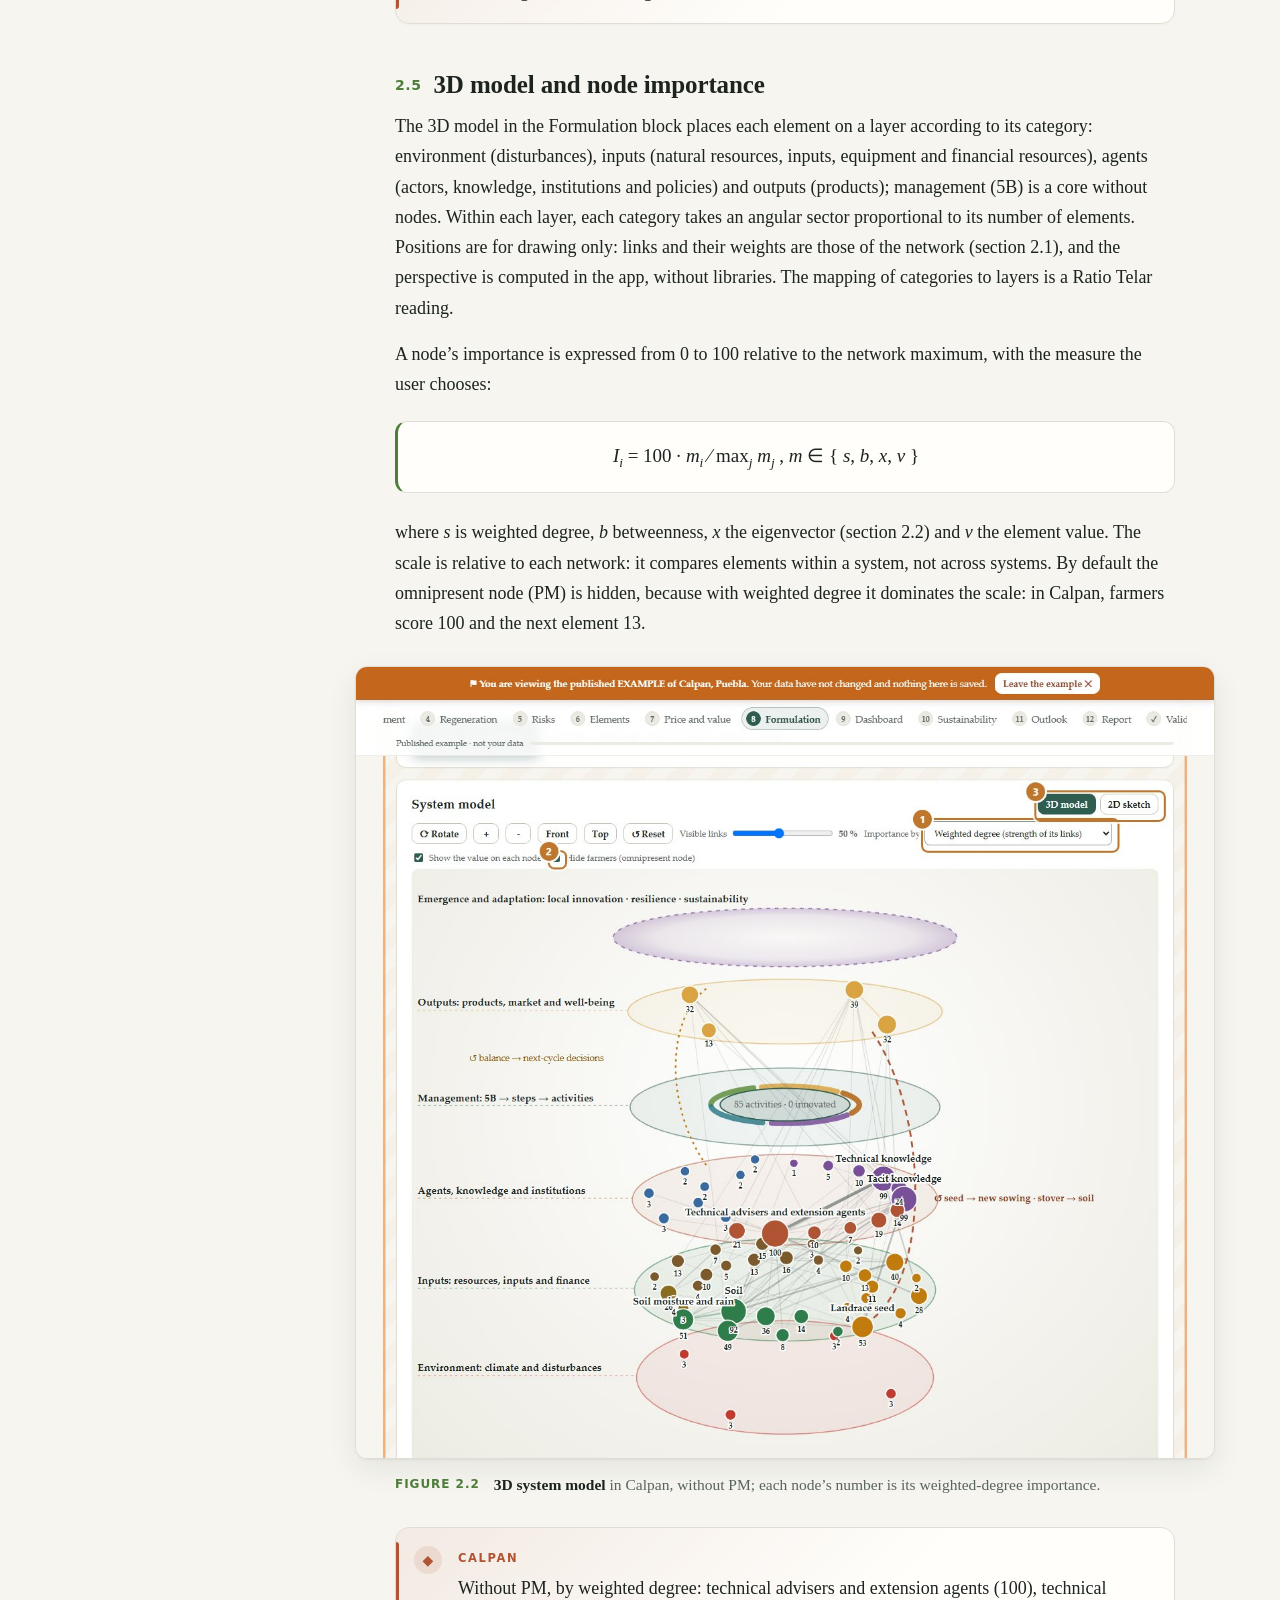
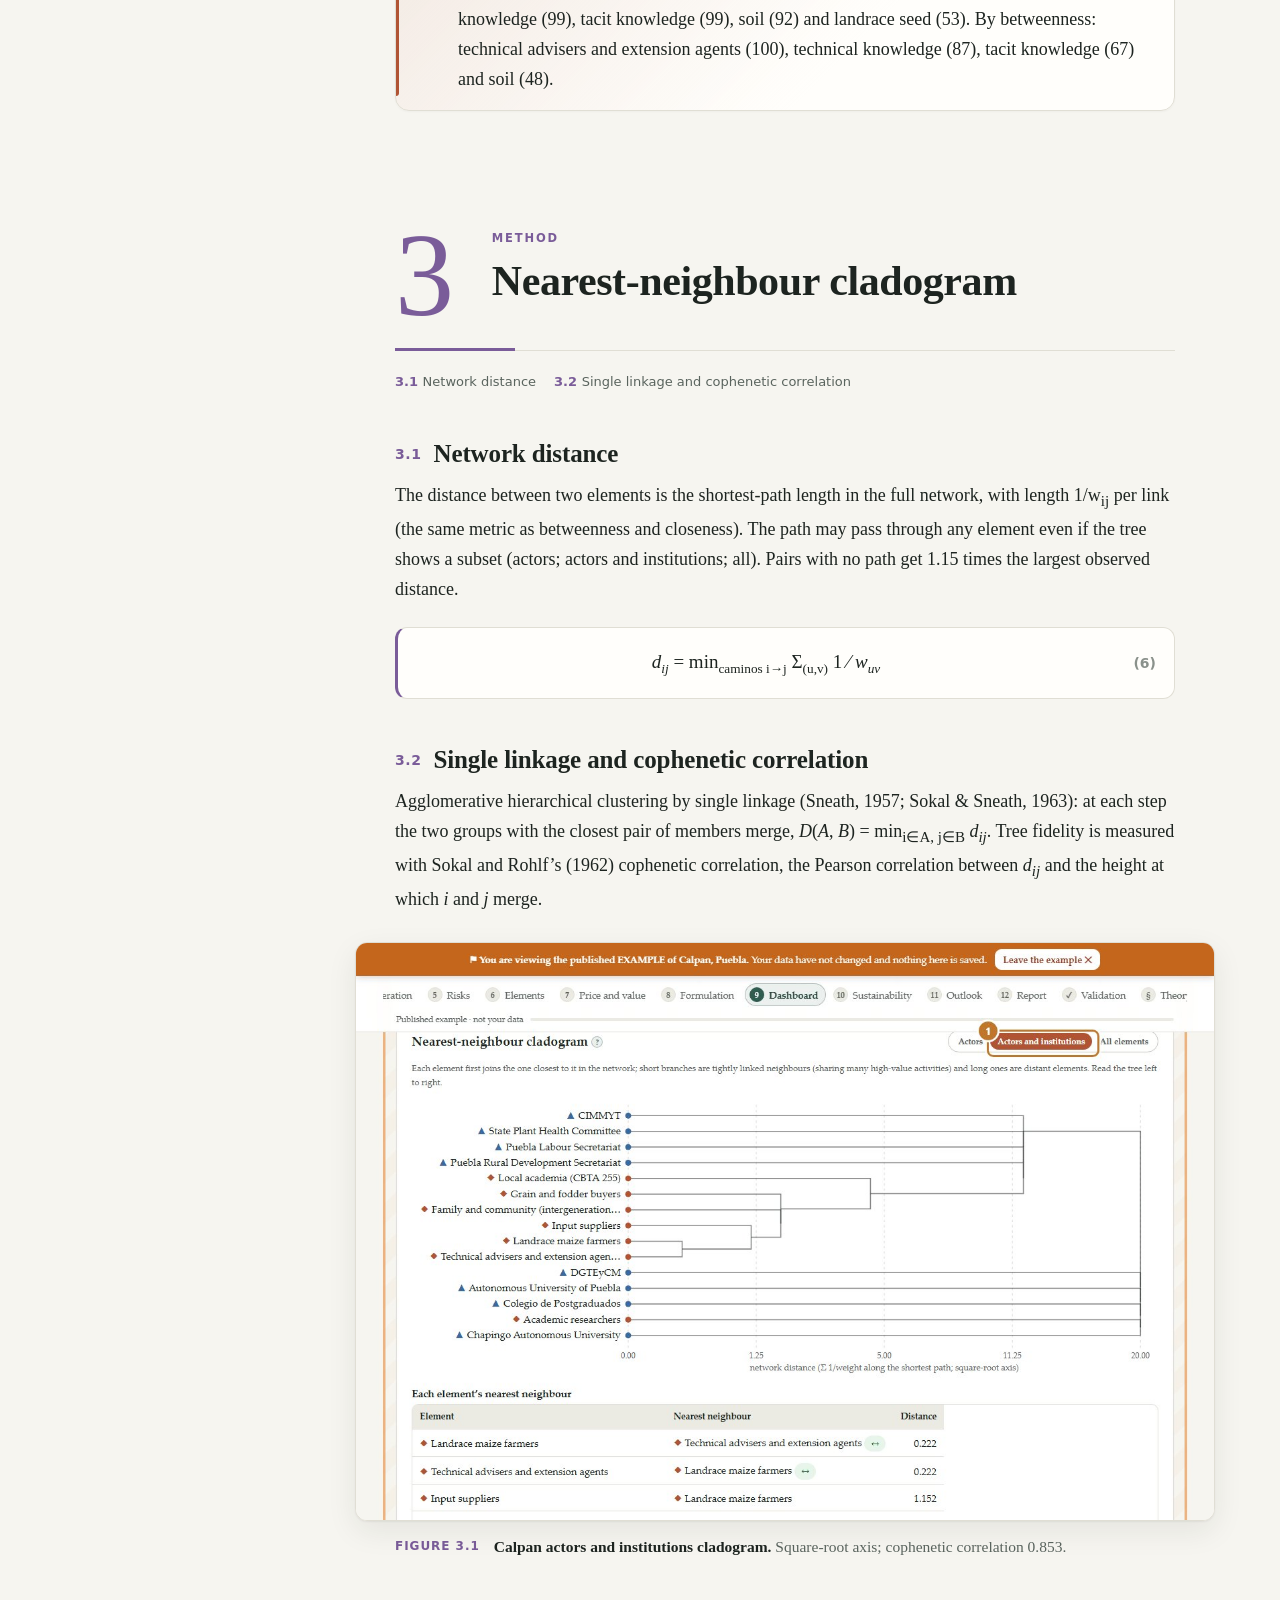
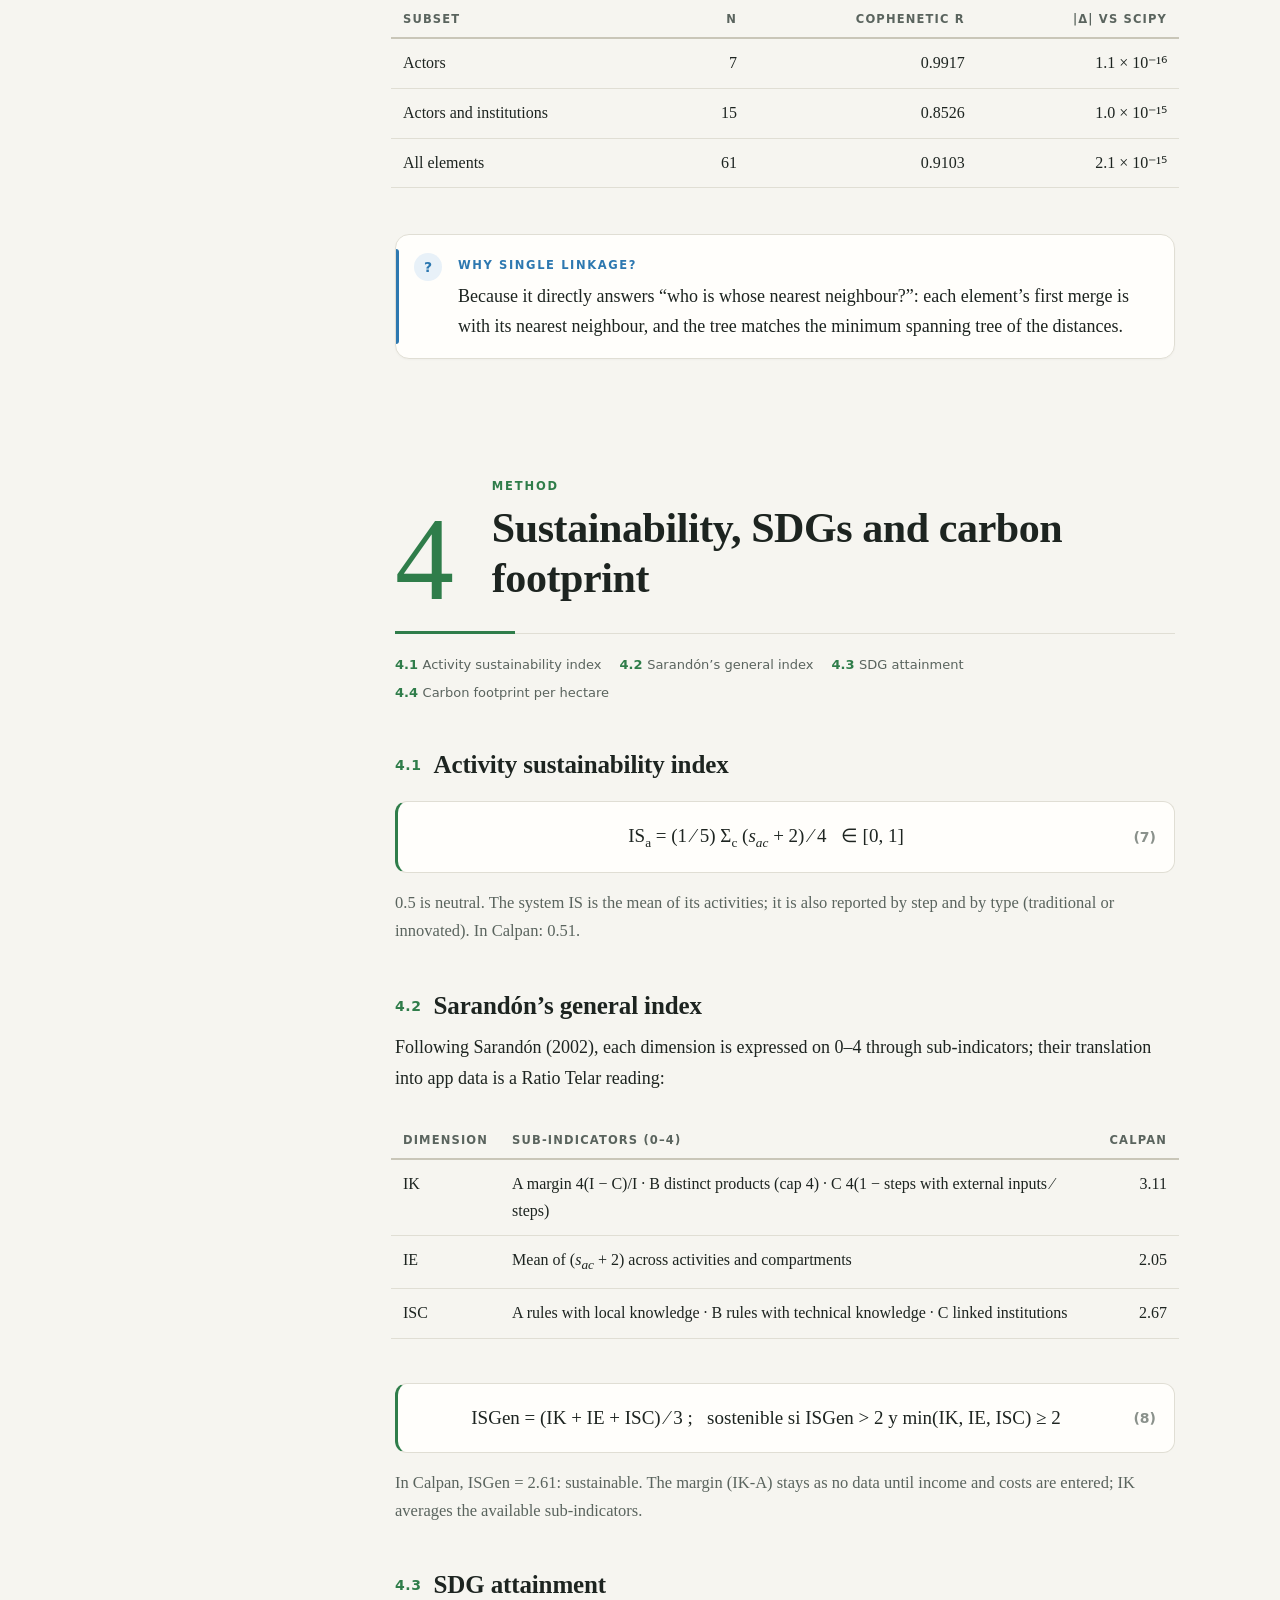
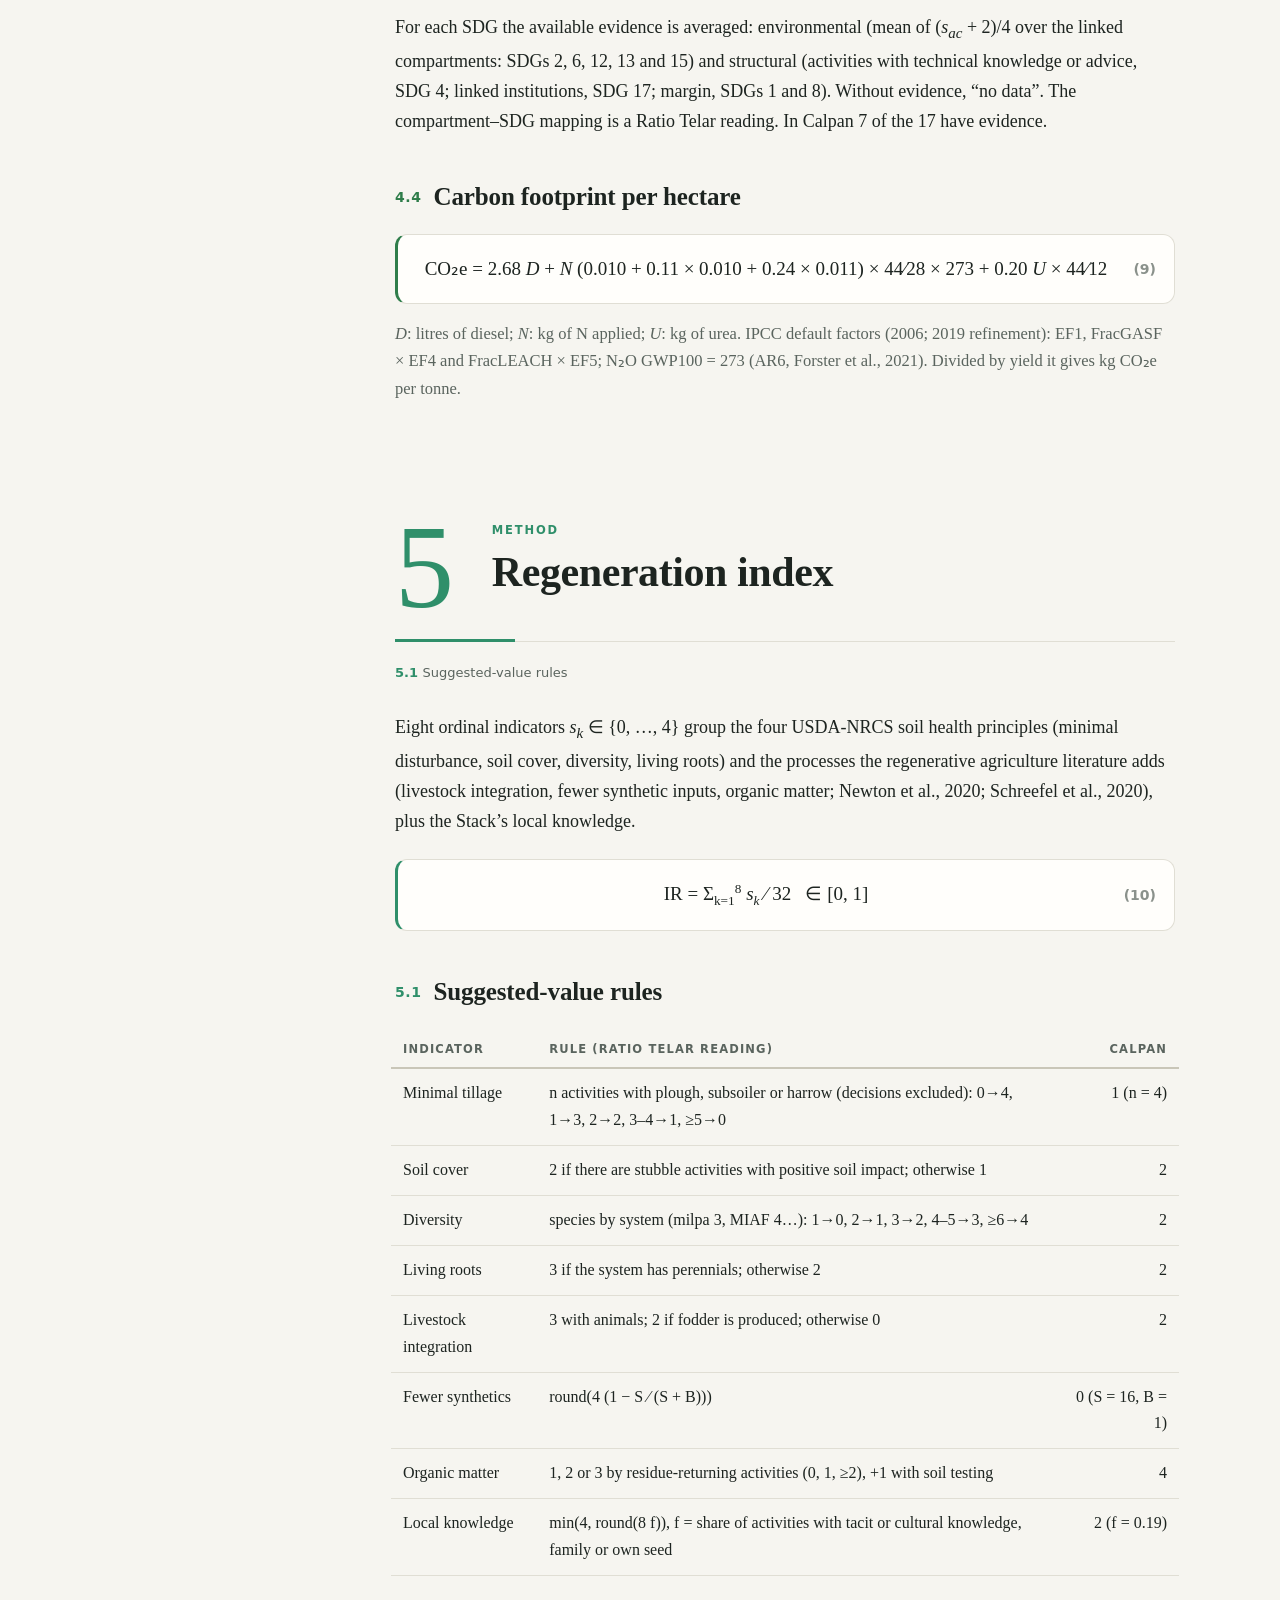
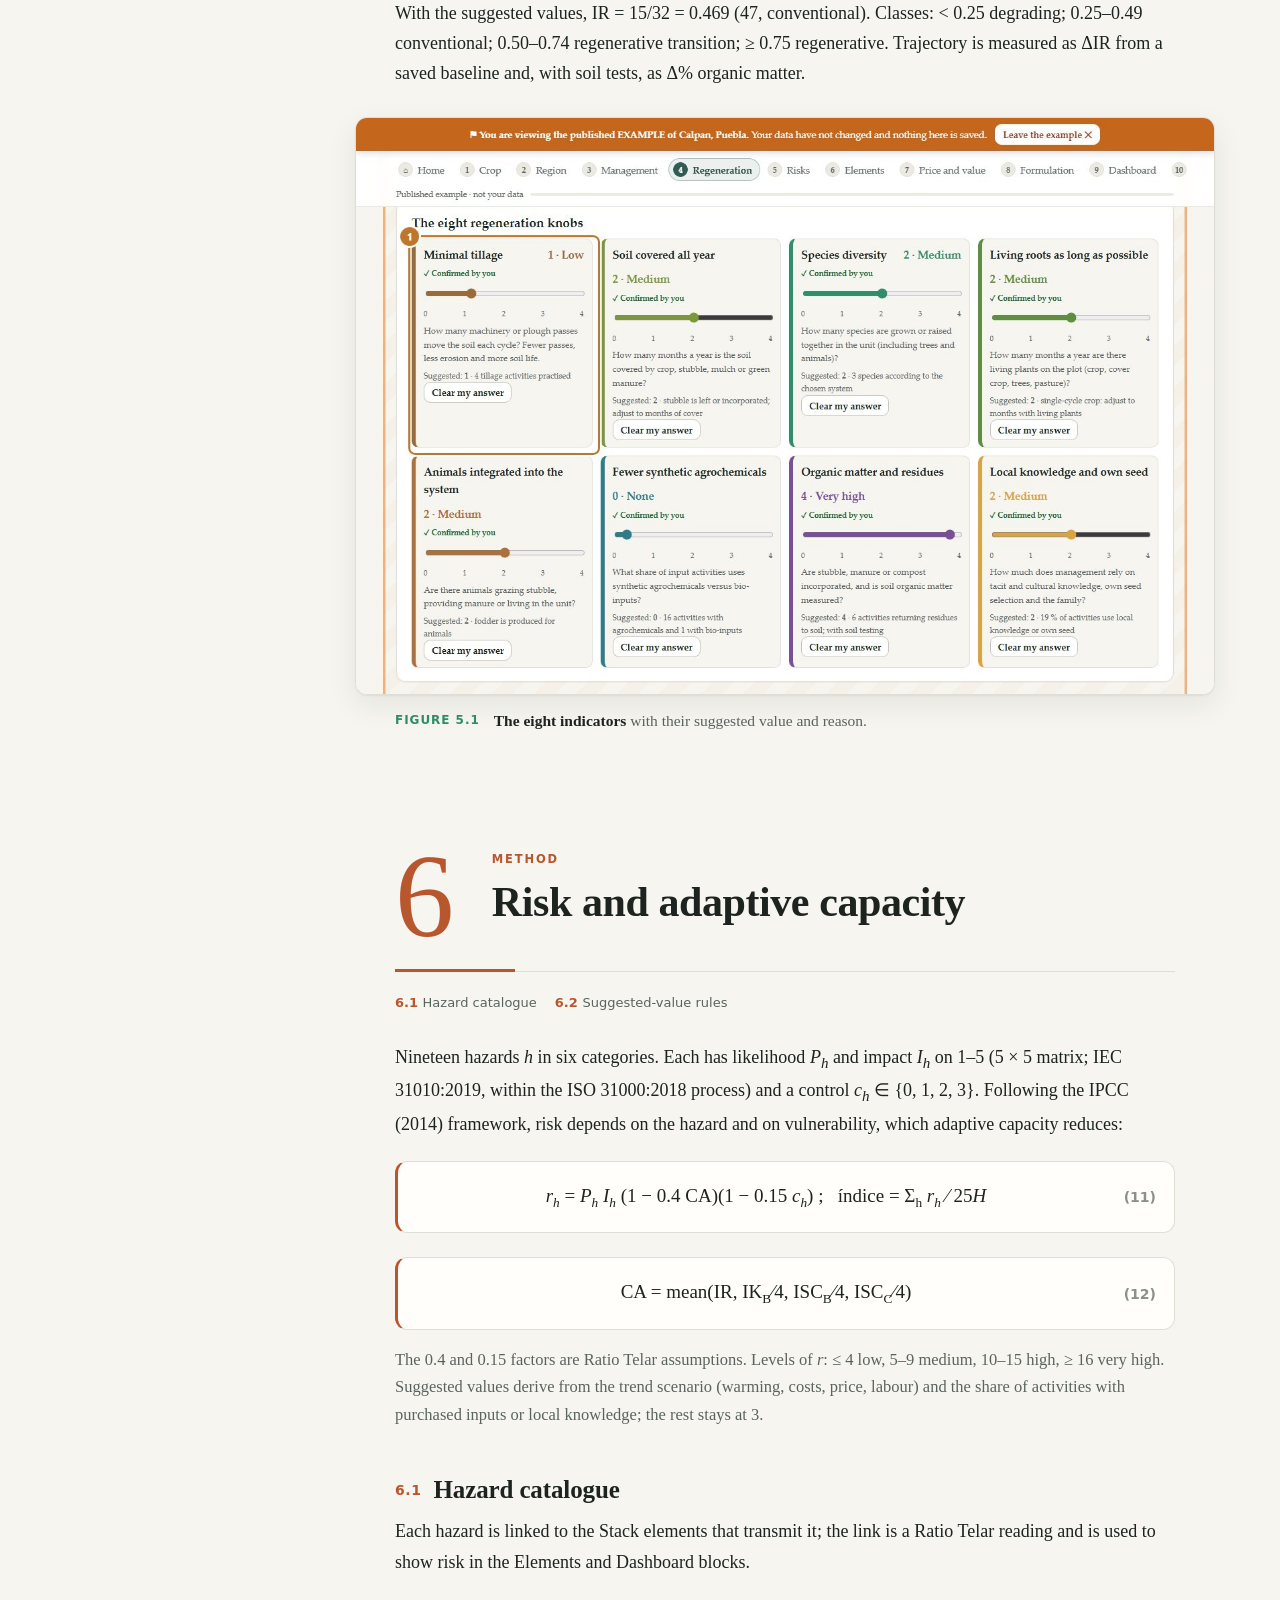
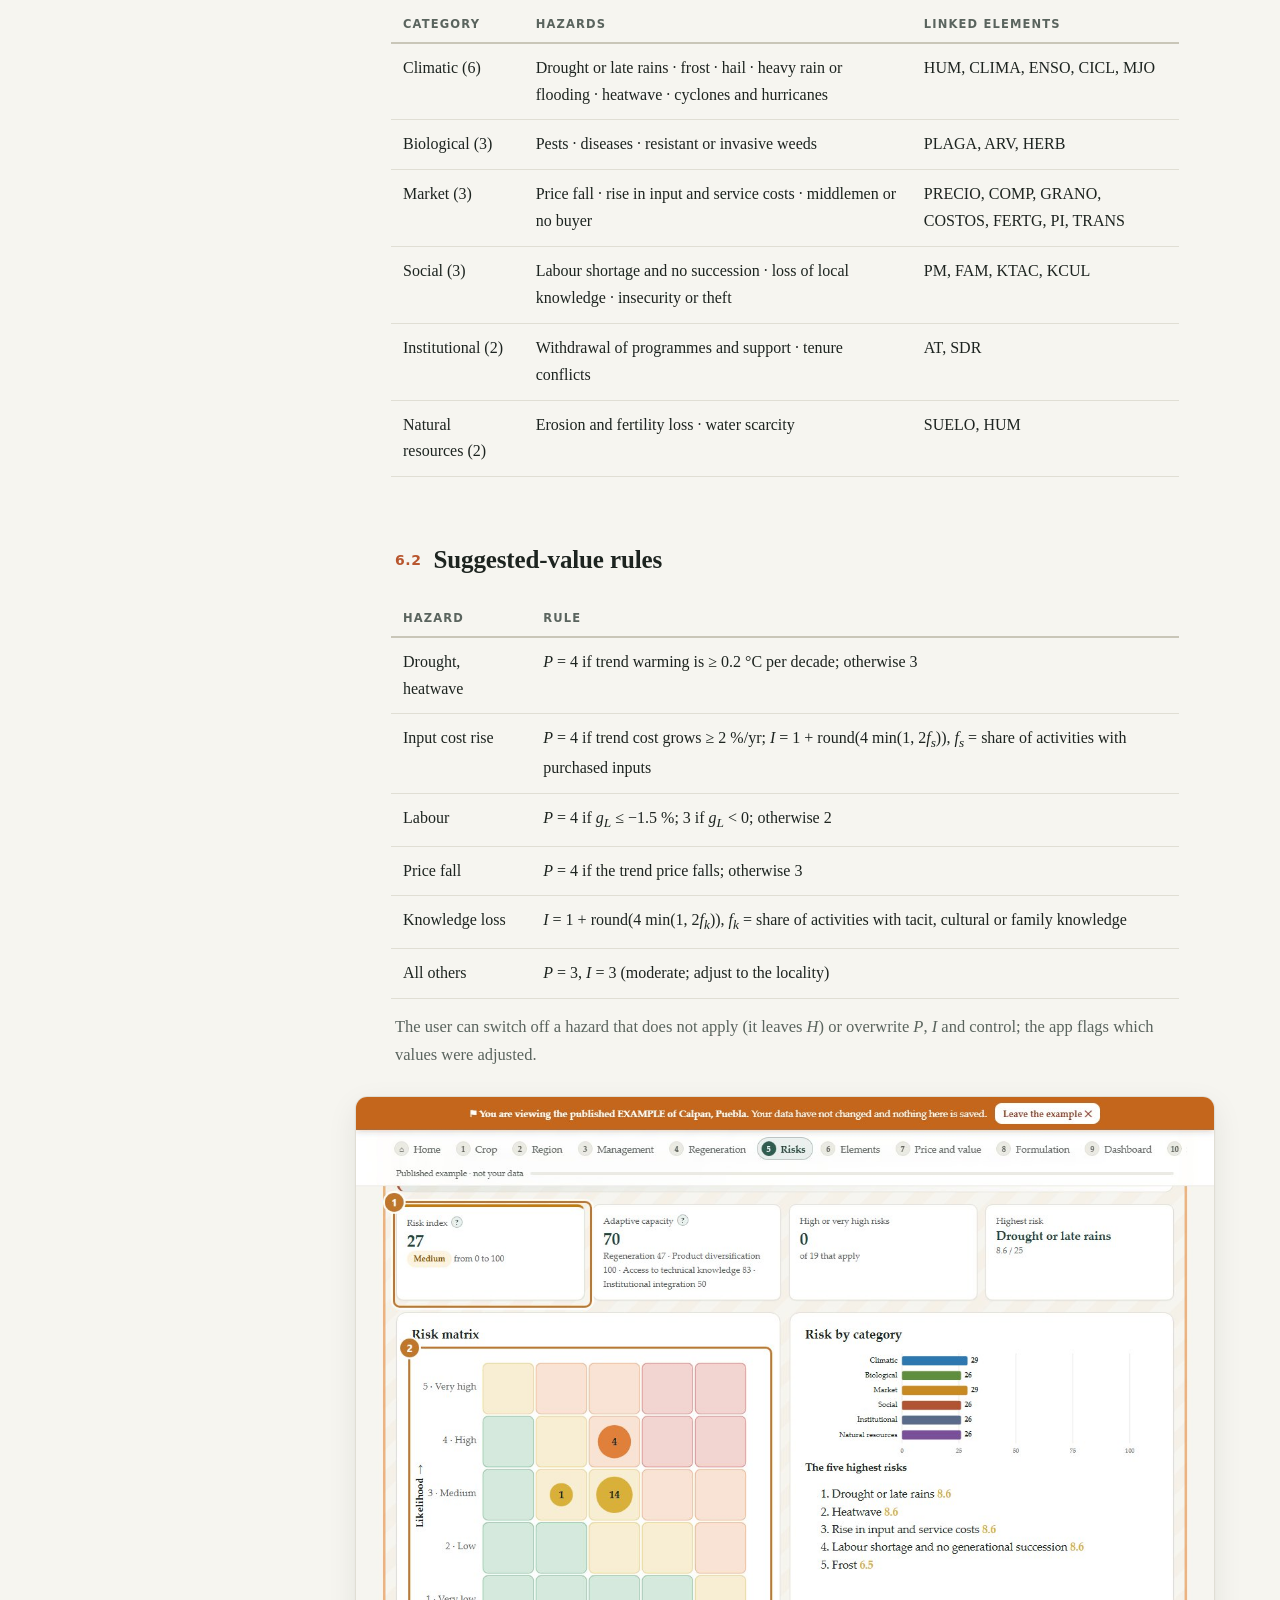
==== commit 8ee8cc89: "Instructivos separados por idioma en Zenodo: un DOI para el español y otro para el inglés, cada PDF " ====
--- a/instructivo-cientifico.html
+++ b/instructivo-cientifico.html
@@ -463,7 +463,7 @@
         <div class="app-web"><span lang="es">Abrir la app:</span><span lang="en">Open the app:</span> <a href="https://hectortecumshe-ai.github.io/RatioTelar/"><b>hectortecumshe-ai.github.io/RatioTelar</b></a></div>
         <div lang="es"><b>1.ª edición</b> · octubre de 2026 · describe Ratio Telar 0.7.0</div>
         <div lang="en"><b>1st edition</b> · October 2026 · covers Ratio Telar 0.7.0</div>
-        <div>DOI <a href="https://doi.org/10.5281/zenodo.24048801">10.5281/zenodo.24048801</a> · <span lang="es">Texto CC BY 4.0 · app MIT</span><span lang="en">Text CC BY 4.0 · app MIT</span></div>
+        <div><span lang="es">DOI <a href="https://doi.org/10.5281/zenodo.24049523">10.5281/zenodo.24049523</a> · </span><span lang="en">DOI <a href="https://doi.org/10.5281/zenodo.24049525">10.5281/zenodo.24049525</a> · </span><span lang="es">Texto CC BY 4.0 · app MIT</span><span lang="en">Text CC BY 4.0 · app MIT</span></div>
       </div>
       <div class="who">Héctor Tecumshé Mojica-Zárate · Óscar Díaz-José · Luis Ángel Barrera-Guzmán · Guadalupe Velázquez-Vázquez<br><span lang="es">Para el uso paso a paso, consulta el <a href="https://hectortecumshe-ai.github.io/RatioTelar/instructivo-productor.html">Instructivo del Productor</a>.</span><span lang="en">For step-by-step use, see the <a href="https://hectortecumshe-ai.github.io/RatioTelar/instructivo-productor.html">Producer Guide</a>.</span></div>
     </div>
@@ -922,7 +922,7 @@
   </ol>
   <h3 id="b-citar-guia"><span lang="es">Cómo citar este instructivo</span><span lang="en">How to cite this guide</span></h3>
   <p class="where" lang="es">APA, 7.ª ed.</p><p class="where" lang="en">APA 7th ed.</p>
-  <p lang="es">Mojica-Zárate, H. T., Díaz-José, O., Barrera-Guzmán, L. Á., y Velázquez-Vázquez, G. (2026). <i>Ratio Telar: Instructivo del Científico</i> (2.ª ed.). Zenodo. https://doi.org/10.5281/zenodo.24048801</p><p lang="en">Mojica-Zárate, H. T., Díaz-José, O., Barrera-Guzmán, L. Á., &amp; Velázquez-Vázquez, G. (2026). <i>Ratio Telar: Scientist Guide</i> (2nd ed.). Zenodo. https://doi.org/10.5281/zenodo.24048801</p>
+  <p lang="es">Mojica-Zárate, H. T., Díaz-José, O., Barrera-Guzmán, L. Á., y Velázquez-Vázquez, G. (2026). <i>Ratio Telar: Instructivo del Científico</i> (2.ª ed.). Zenodo. https://doi.org/10.5281/zenodo.24049523</p><p lang="en">Mojica-Zárate, H. T., Díaz-José, O., Barrera-Guzmán, L. Á., &amp; Velázquez-Vázquez, G. (2026). <i>Ratio Telar: Scientist Guide</i> (2nd ed.). Zenodo. https://doi.org/10.5281/zenodo.24049525</p>
   <h3 id="b-citar"><span lang="es">Cómo citar el software</span><span lang="en">How to cite the software</span></h3>
   <p lang="es">Mojica-Zárate, H. T., Díaz-José, O., Barrera-Guzmán, L. Á., y Velázquez-Vázquez, G. (2026). <i>Ratio Telar: el conocimiento agrícola local como sistema complejo adaptativo</i> (Versión 0.7.0) [Software]. Zenodo. https://doi.org/10.5281/zenodo.23290103</p>
   <p lang="en">Mojica-Zárate, H. T., Díaz-José, O., Barrera-Guzmán, L. Á., &amp; Velázquez-Vázquez, G. (2026). <i>Ratio Telar: local farming knowledge as a complex adaptive system</i> (Version 0.7.0) [Software]. Zenodo. https://doi.org/10.5281/zenodo.23290103</p>
@@ -934,7 +934,7 @@
   <p lang="es">Centro Académico Regional Sede Huatusco, Universidad Autónoma Chapingo (Héctor Tecumshé Mojica-Zárate, Óscar Díaz-José, Luis Ángel Barrera-Guzmán) · Benemérita Universidad Autónoma de Puebla (Guadalupe Velázquez-Vázquez), México. ORCID del autor de correspondencia: 0000-0002-9067-3983.</p>
   <p lang="en">Huatusco Regional Academic Centre, Chapingo Autonomous University (Héctor Tecumshé Mojica-Zárate, Óscar Díaz-José, Luis Ángel Barrera-Guzmán) · Meritorious Autonomous University of Puebla (Guadalupe Velázquez-Vázquez), Mexico. Corresponding author ORCID: 0000-0002-9067-3983.</p>
   <p><span class="isbn" lang="es">ISBN: en trámite ante el INDAUTOR</span><span class="isbn" lang="en">ISBN: application in progress (INDAUTOR, Mexico)</span><br>
-     <span lang="es">DOI de este instructivo: <a href="https://doi.org/10.5281/zenodo.24048801">10.5281/zenodo.24048801</a> · DOI de la aplicación: <a href="https://doi.org/10.5281/zenodo.23290103">10.5281/zenodo.23290103</a></span><span lang="en">DOI of this guide: <a href="https://doi.org/10.5281/zenodo.24048801">10.5281/zenodo.24048801</a> · DOI of the app: <a href="https://doi.org/10.5281/zenodo.23290103">10.5281/zenodo.23290103</a></span></p>
+     <span lang="es">DOI de este instructivo: <a href="https://doi.org/10.5281/zenodo.24049523">10.5281/zenodo.24049523</a> · DOI de la aplicación: <a href="https://doi.org/10.5281/zenodo.23290103">10.5281/zenodo.23290103</a></span><span lang="en">DOI of this guide: <a href="https://doi.org/10.5281/zenodo.24049525">10.5281/zenodo.24049525</a> · DOI of the app: <a href="https://doi.org/10.5281/zenodo.23290103">10.5281/zenodo.23290103</a></span></p>
   <p lang="es">Texto y figuras bajo licencia Creative Commons Atribución 4.0 Internacional (CC BY 4.0); la aplicación, bajo licencia MIT. Puedes copiar, adaptar y compartir este instructivo citando a sus autores. Las capturas de pantalla son de la aplicación Ratio Telar 0.7.0. Composición tipográfica en Palatino Linotype.</p>
   <p lang="en">Text and figures under the Creative Commons Attribution 4.0 International licence (CC BY 4.0); the app under the MIT licence. You may copy, adapt and share this guide crediting its authors. Screenshots are from the Ratio Telar 0.7.0 app. Typeset in Palatino Linotype.</p>
 </div>
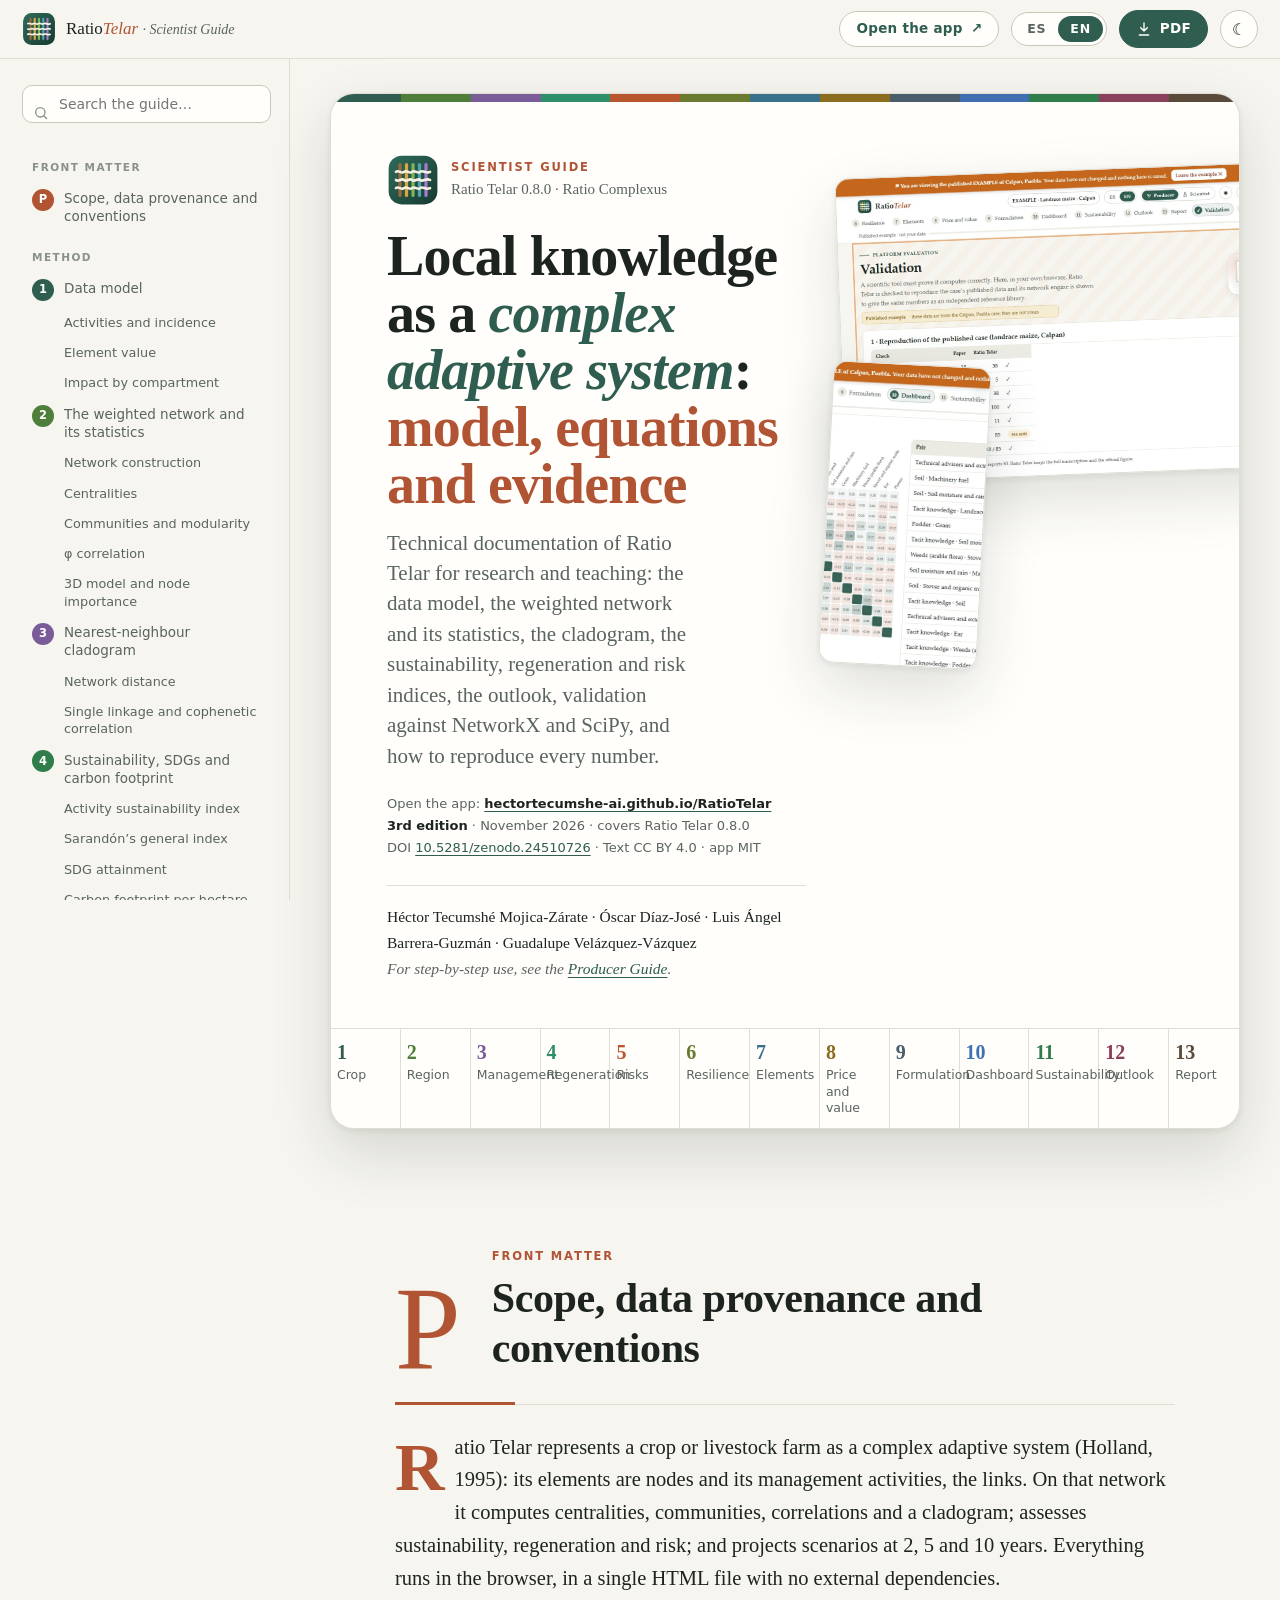
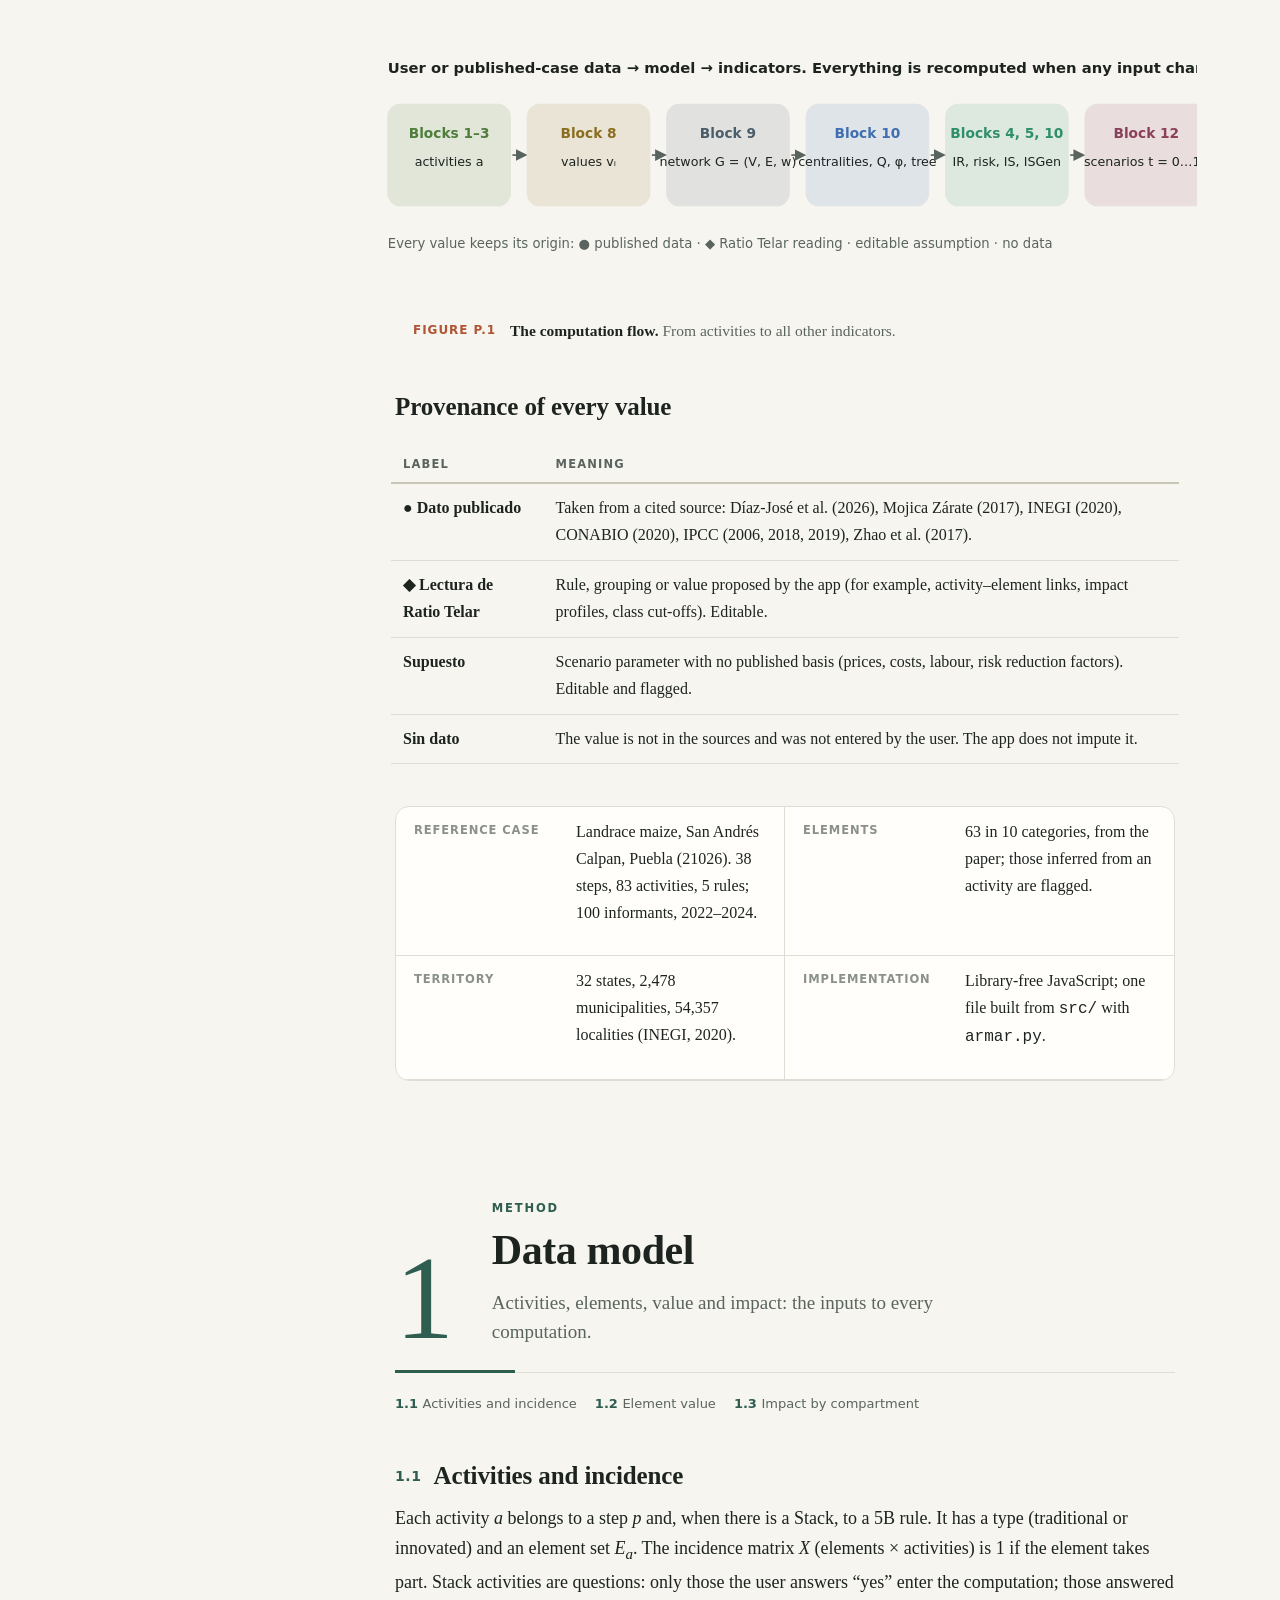
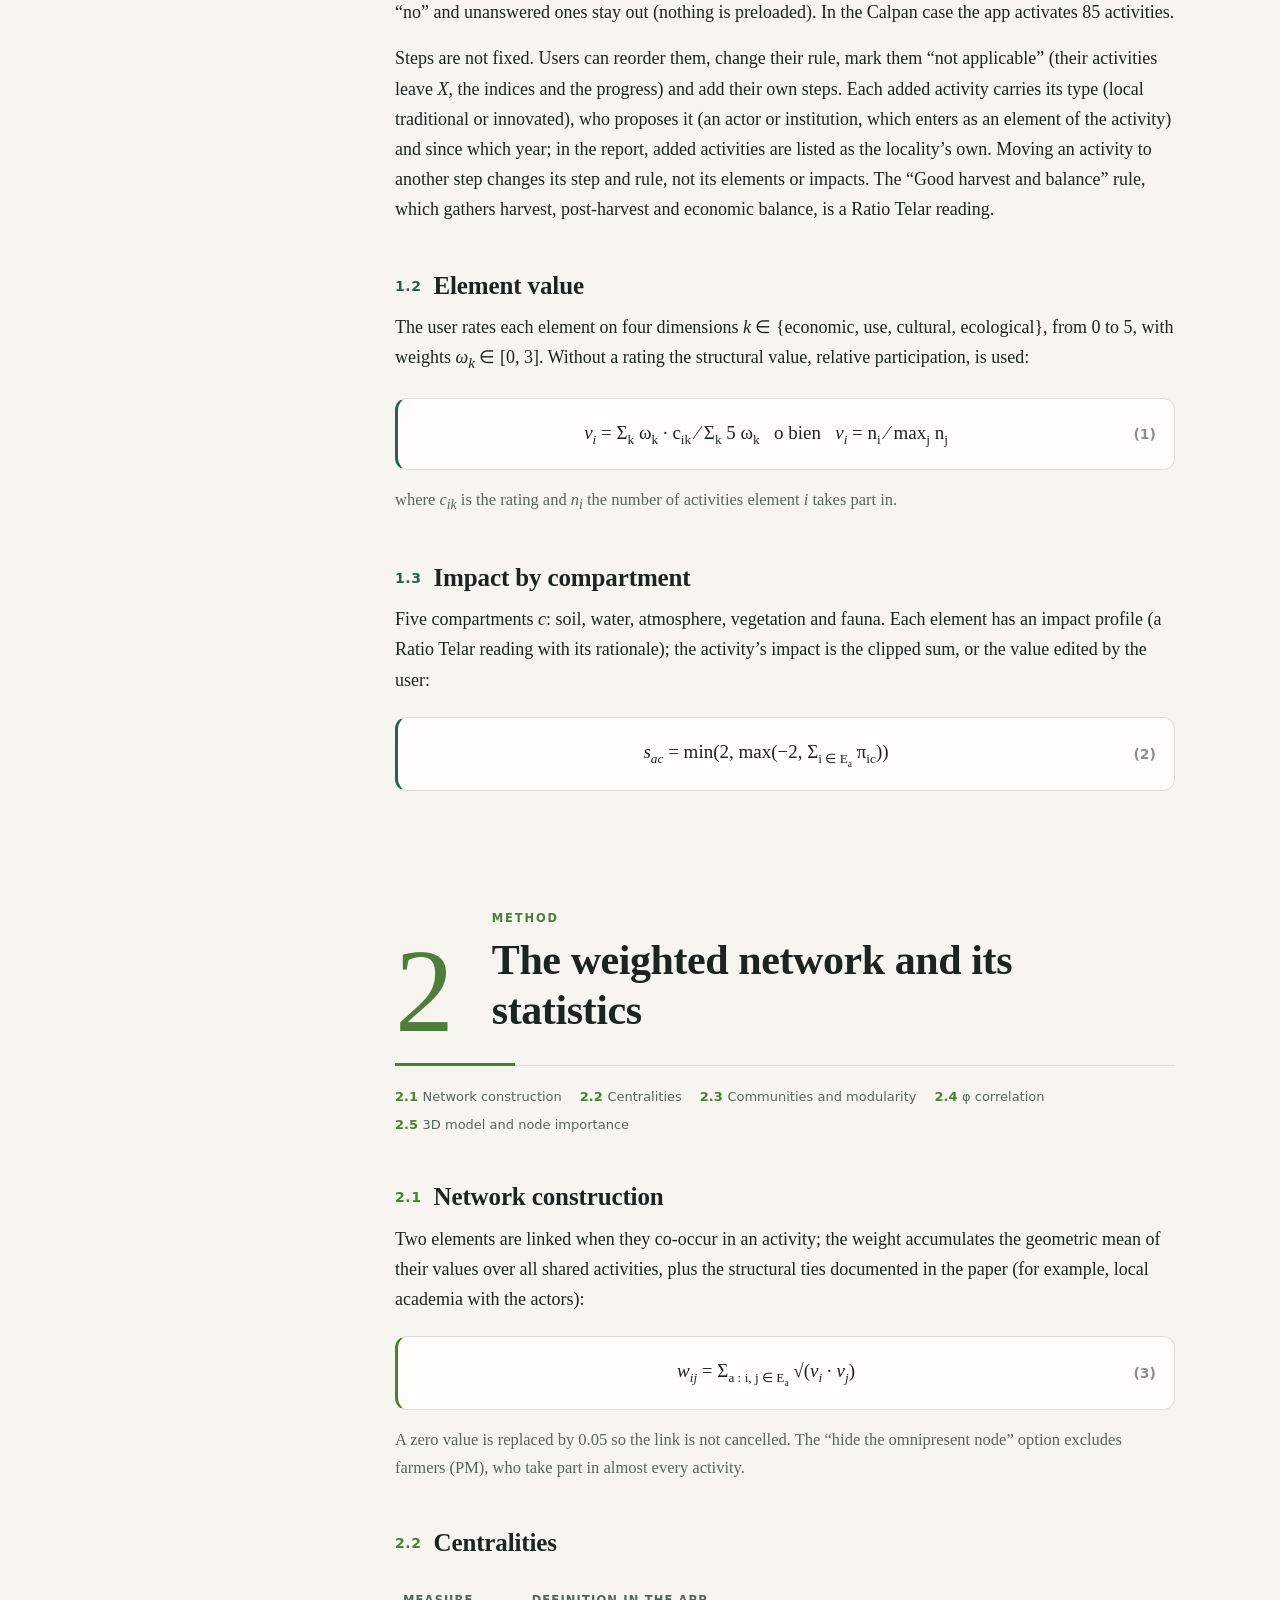
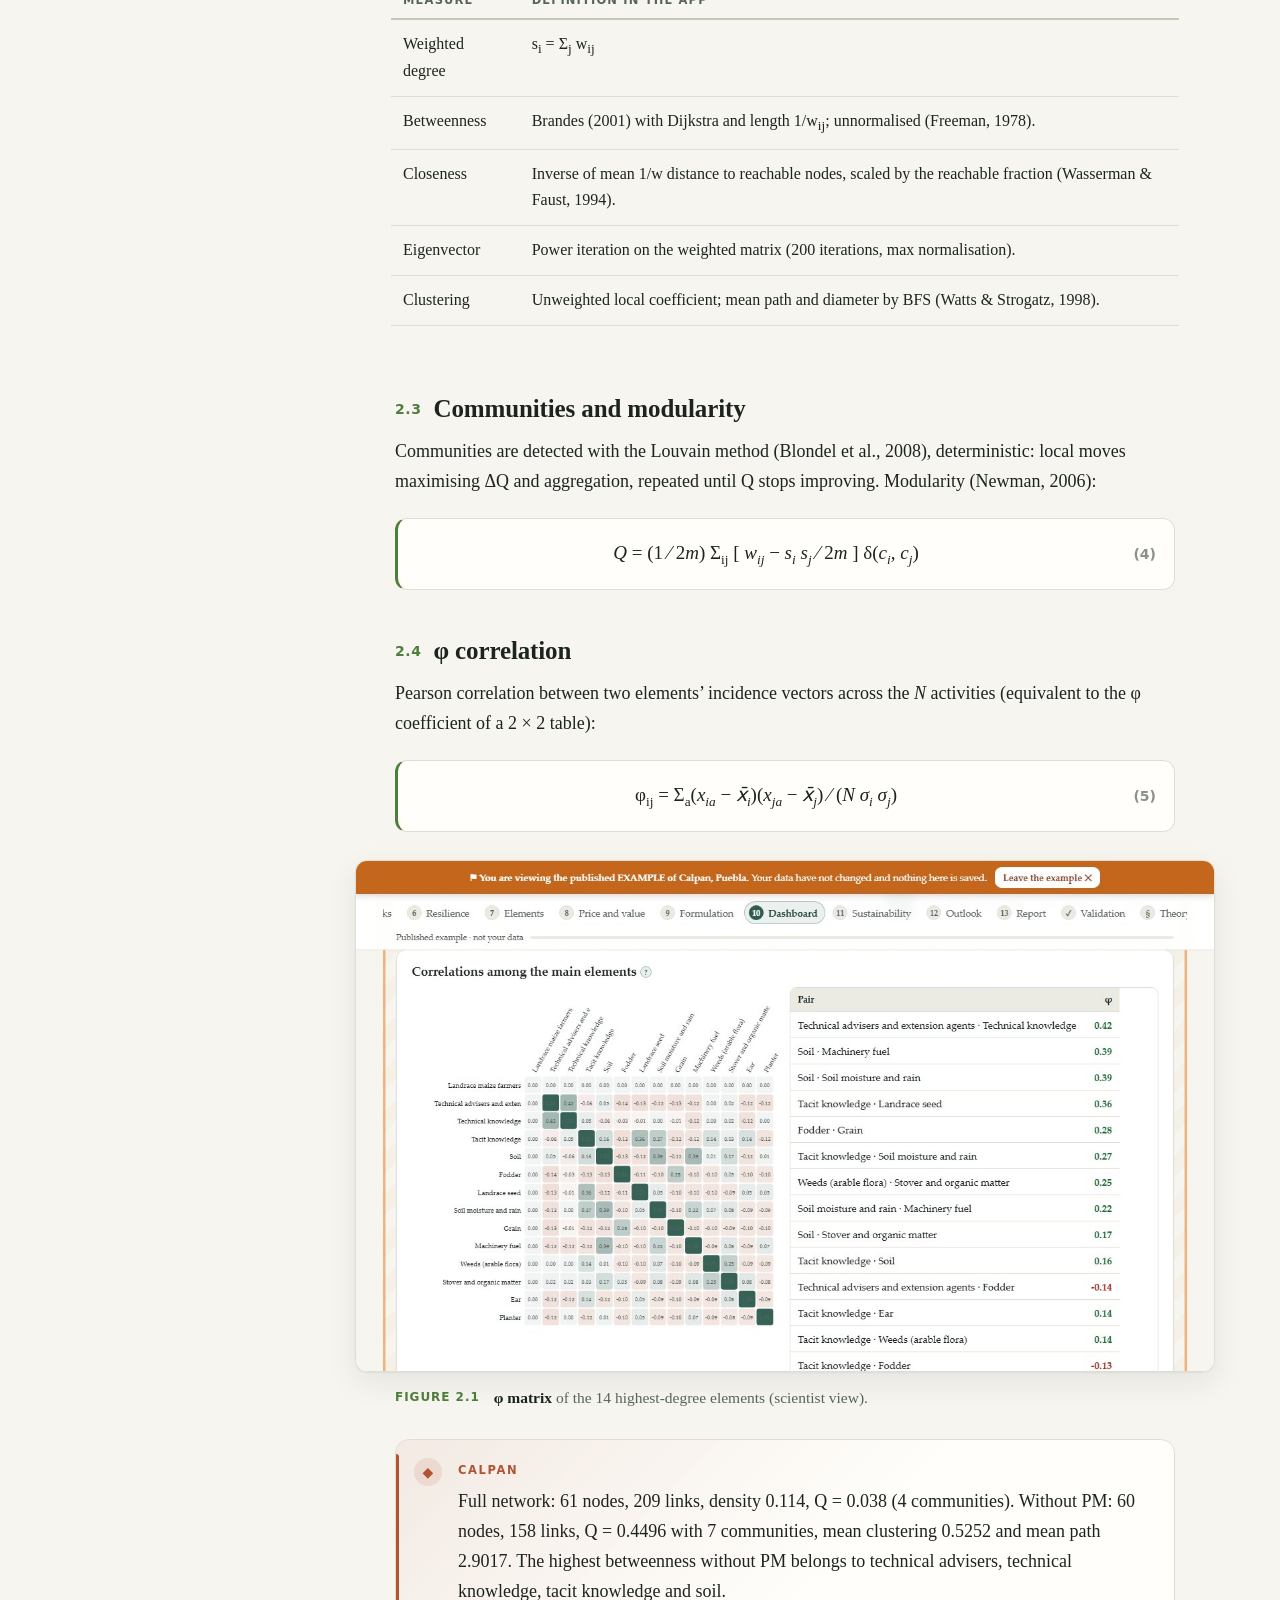
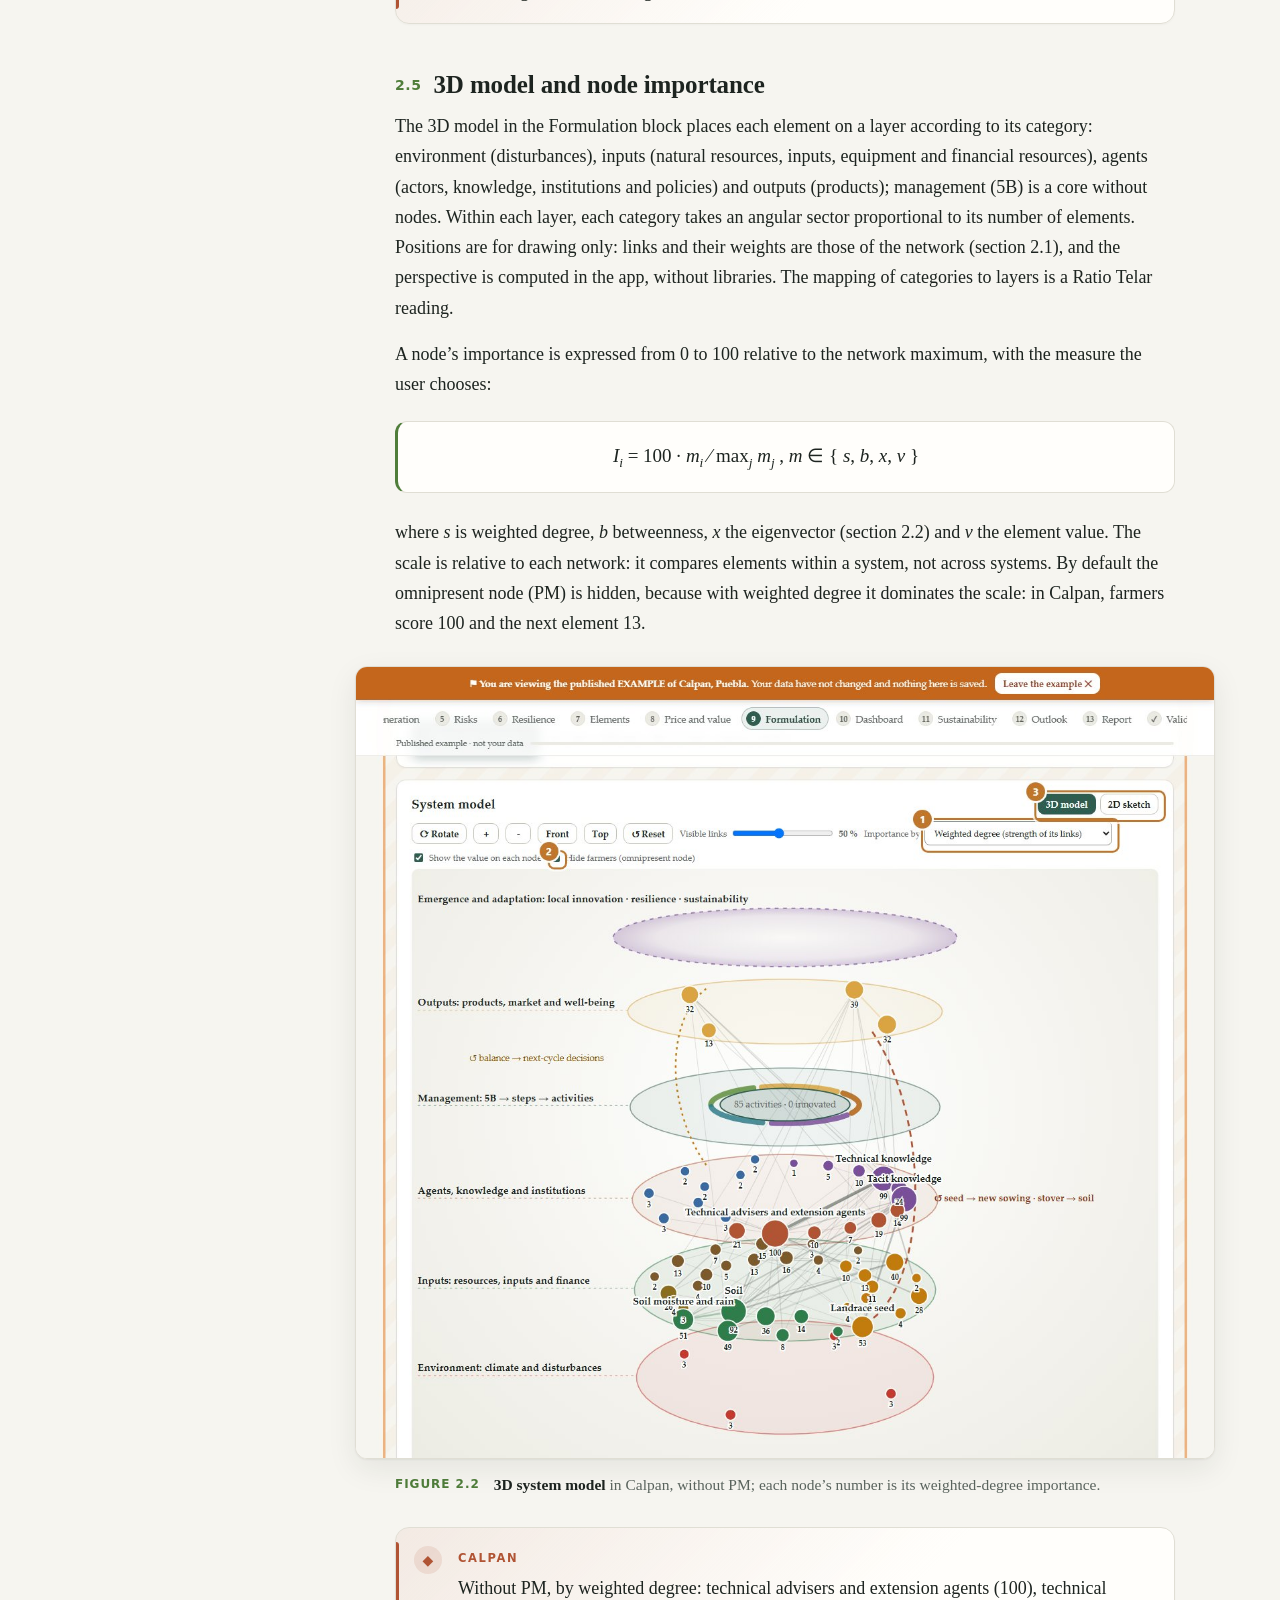
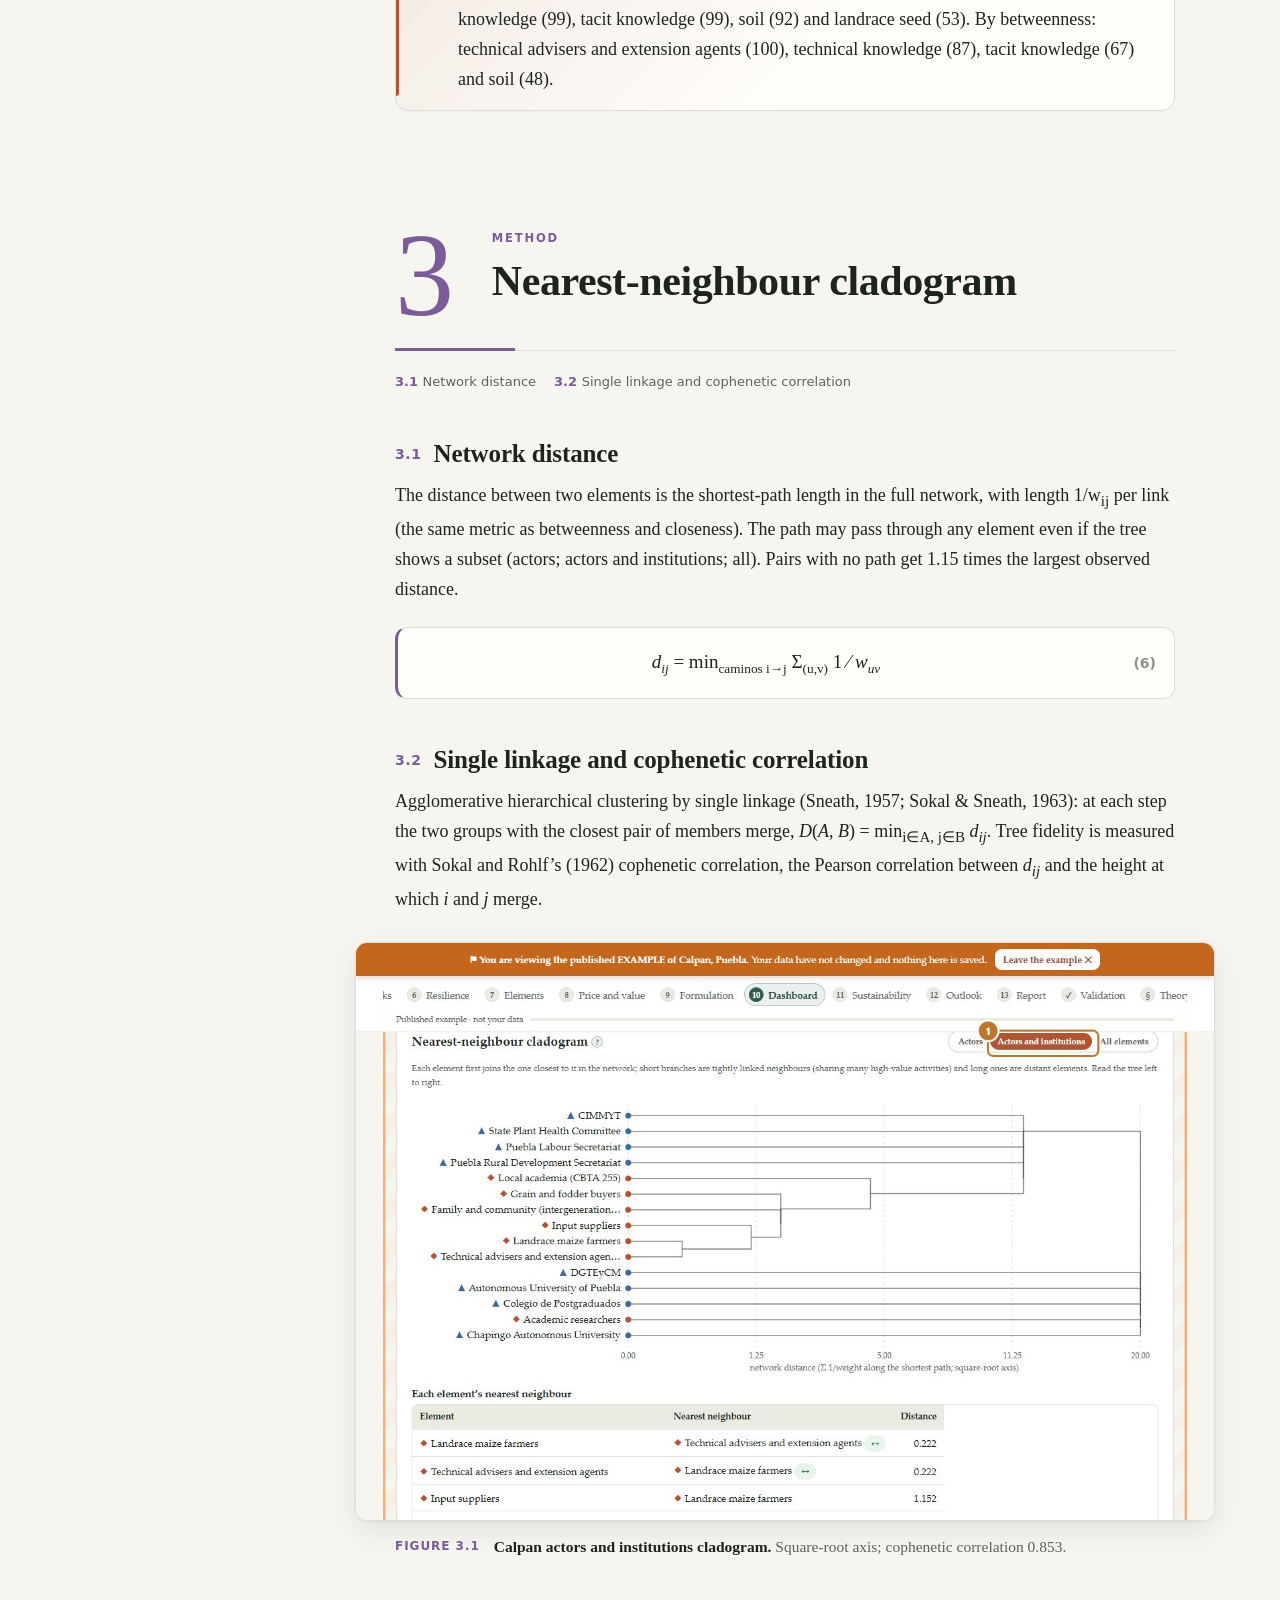
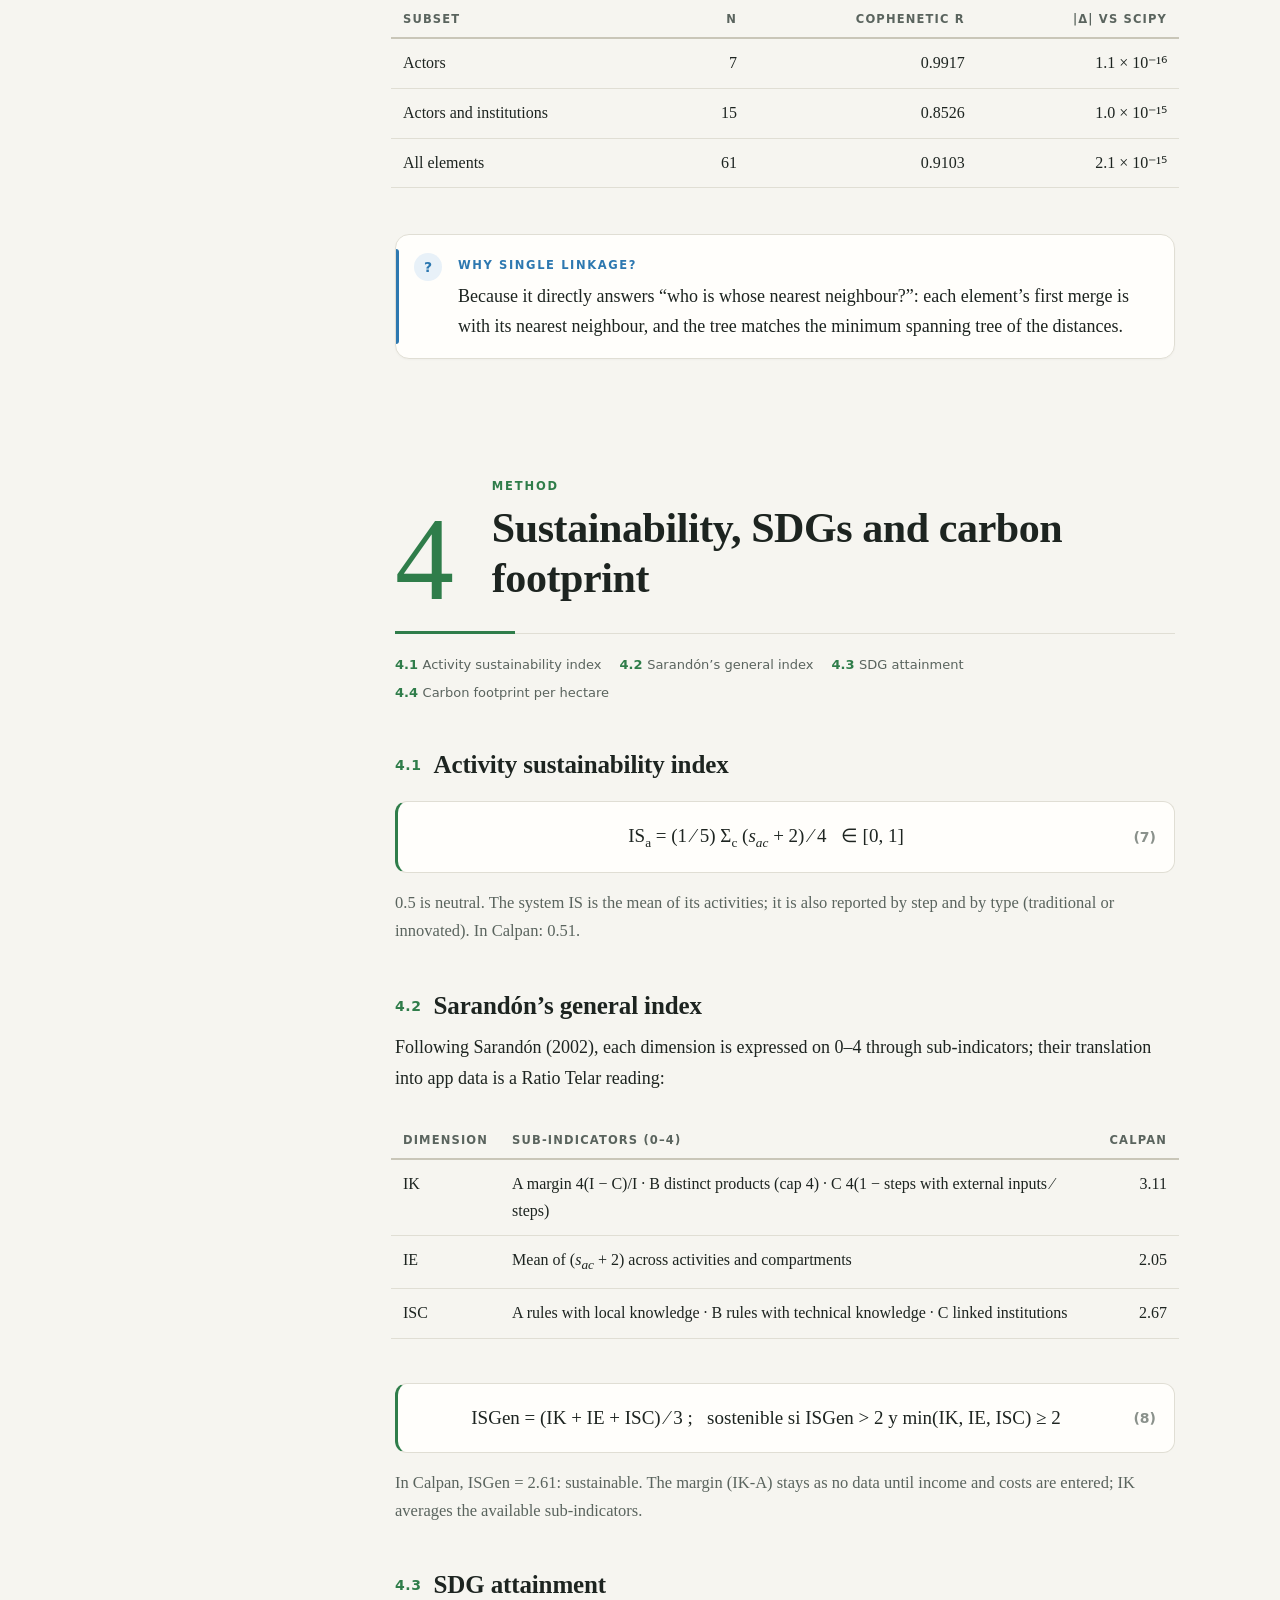
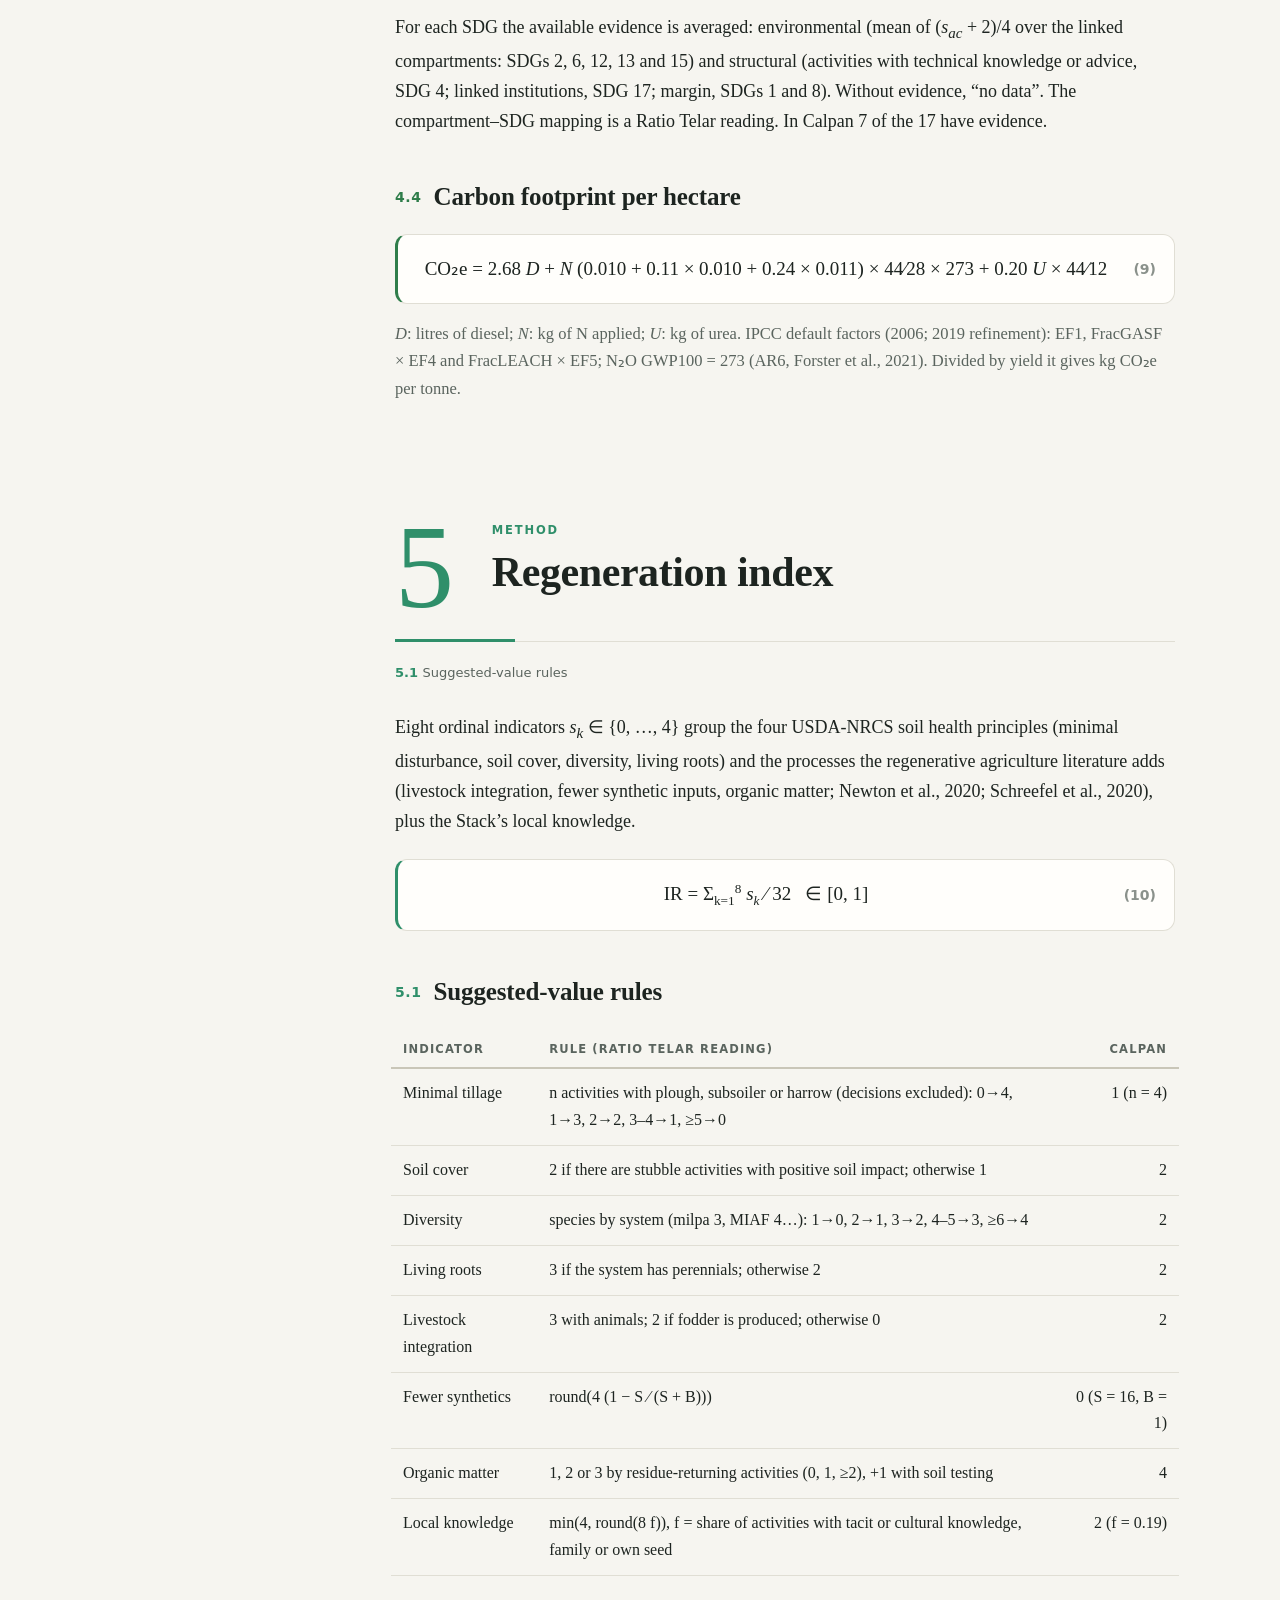
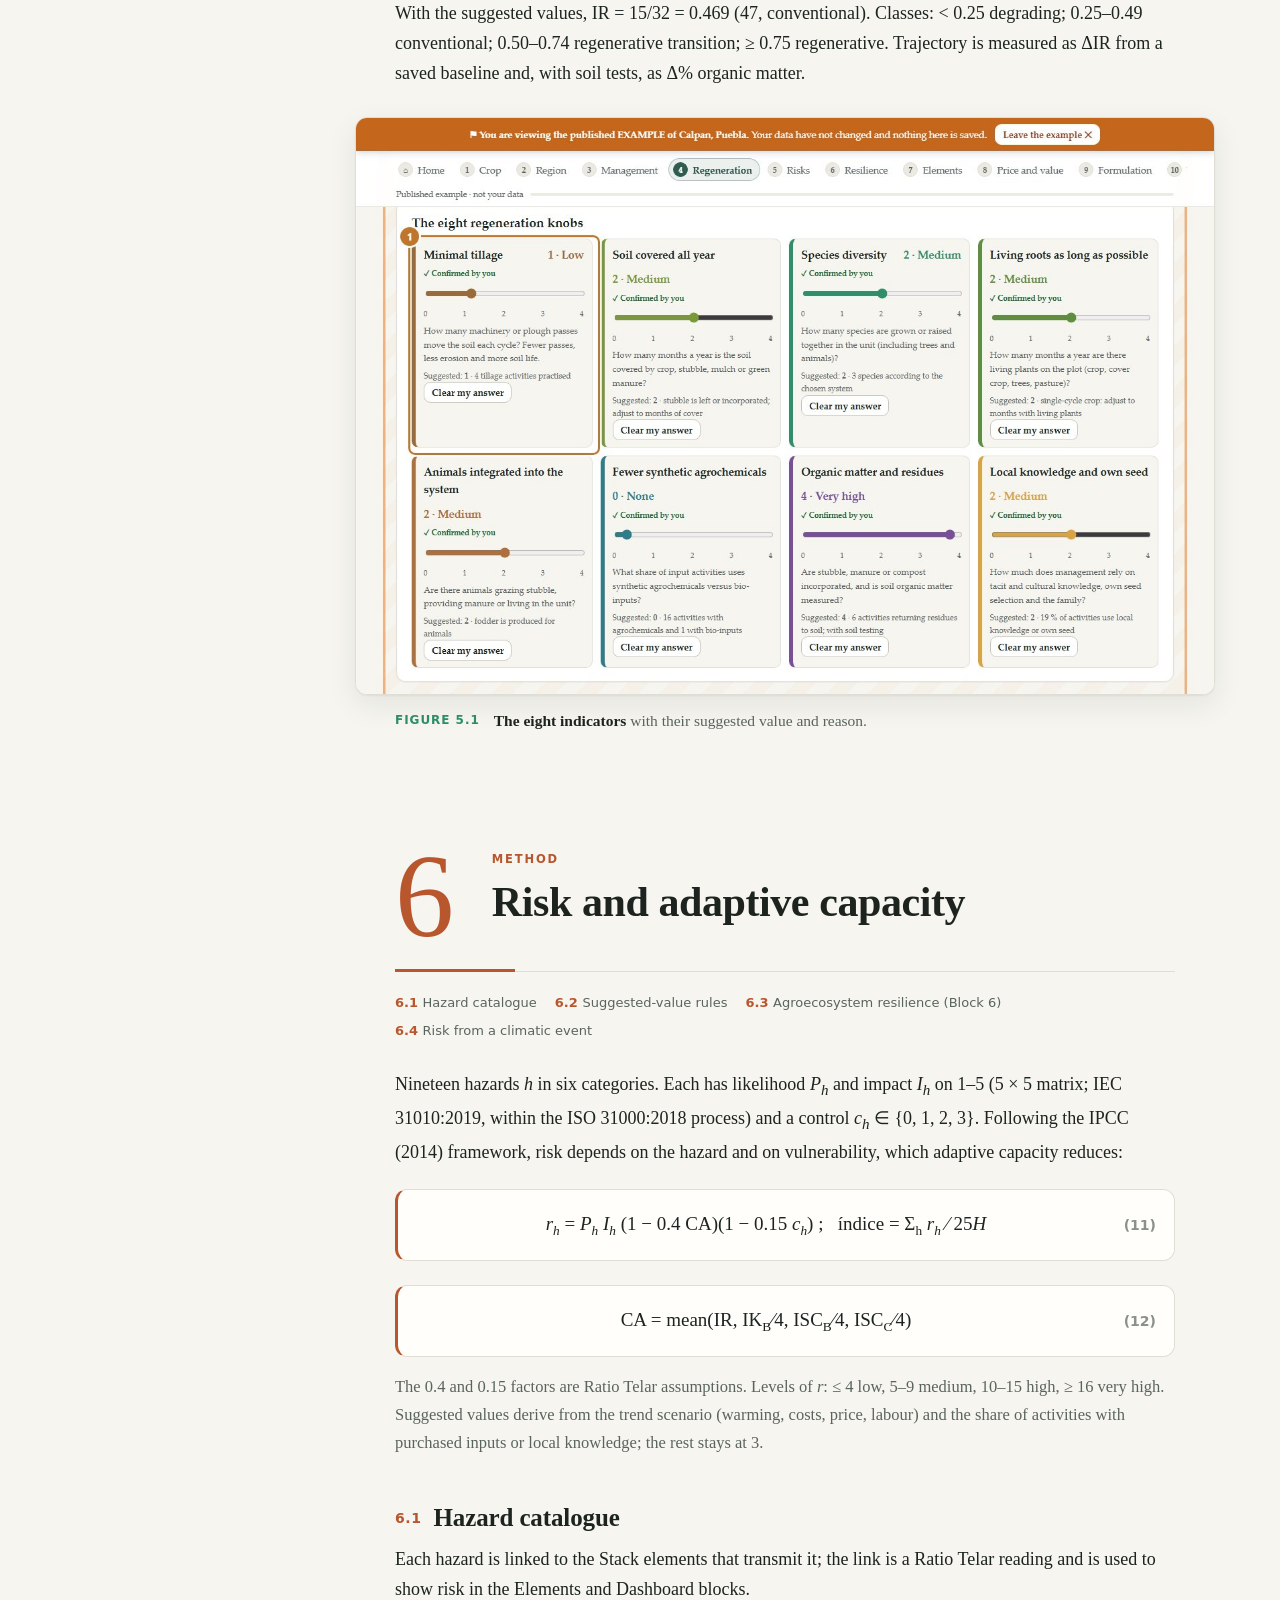
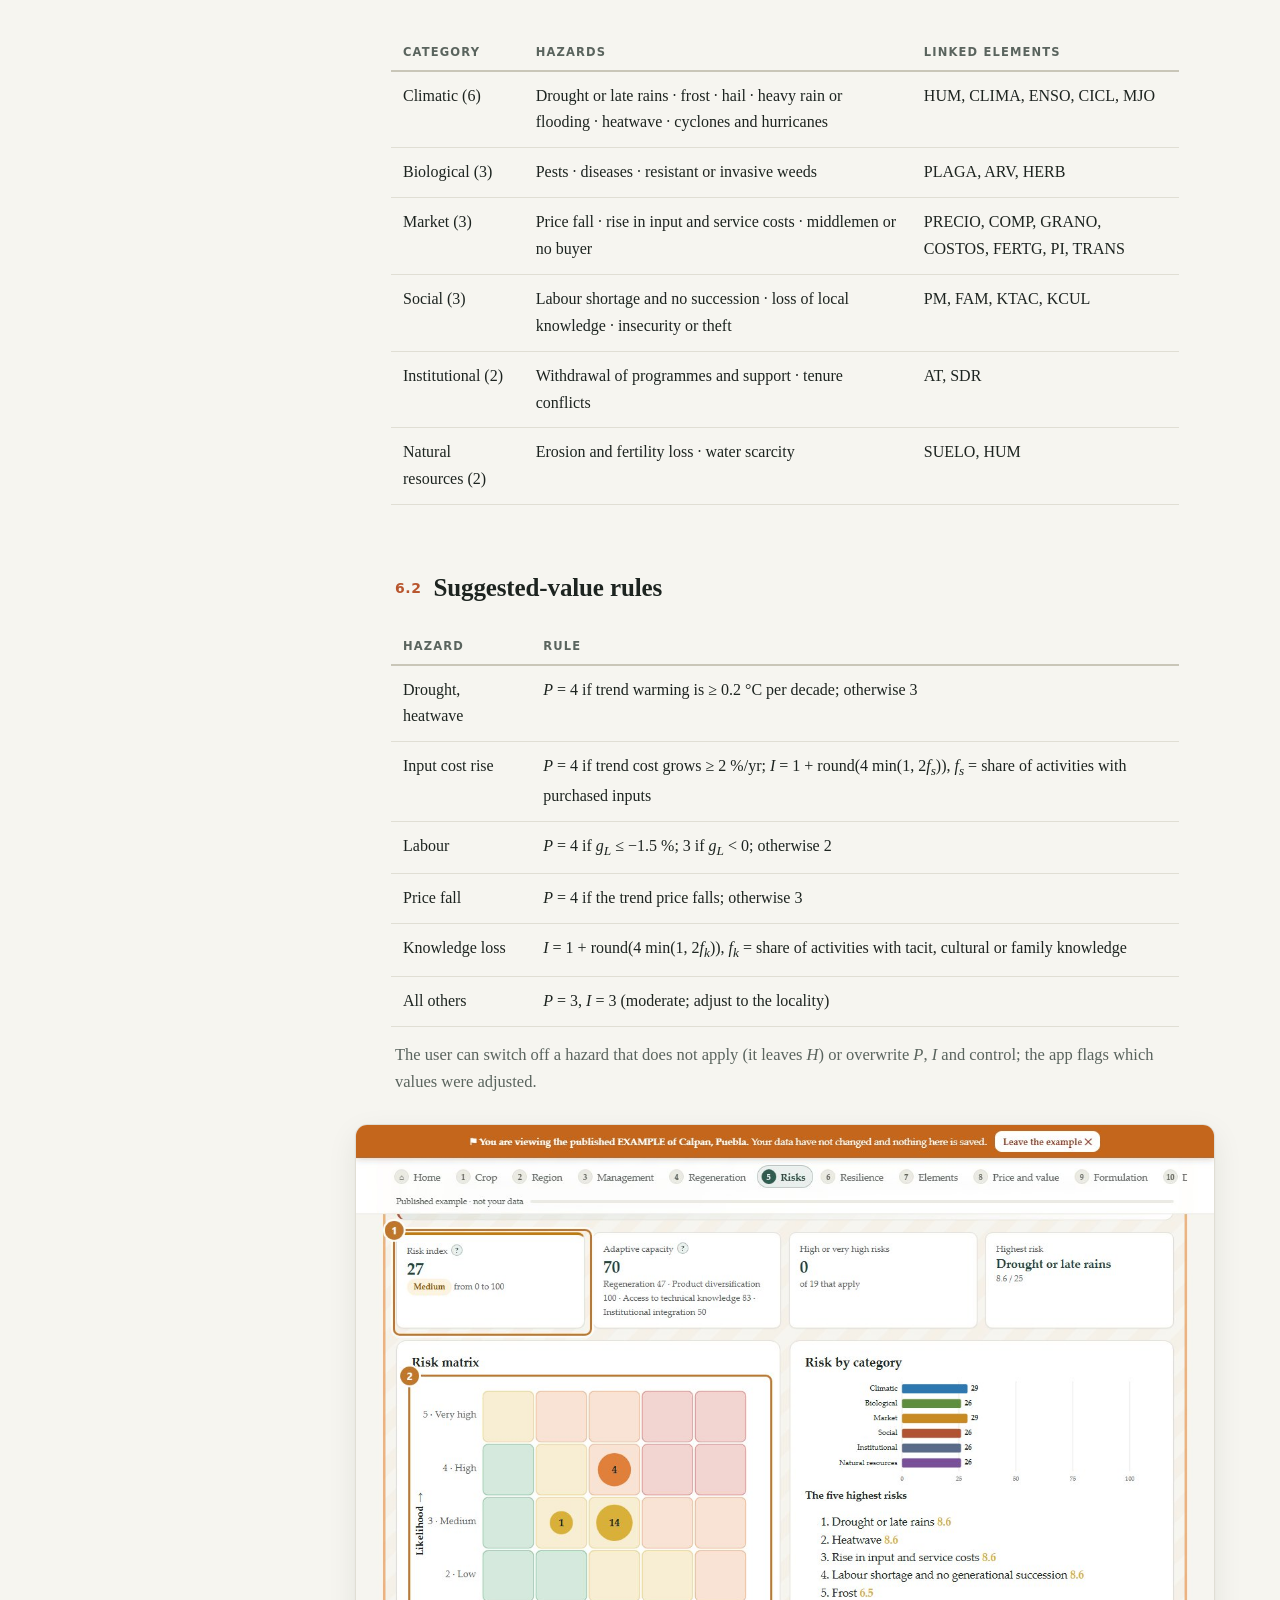
==== commit 7f69b6e5: "Instructivos, 3.ª edición (versión 0.8.0): bloque 6 · Resiliencia, Mis entrevistas y Enviar al admin" ====
--- a/instructivo-cientifico.html
+++ b/instructivo-cientifico.html
@@ -19,7 +19,7 @@
   --pri:#2f5d50; --pri-d:#21453b; --pri-s:rgba(47,93,80,.09);
   --acc:#b05434; --acc-d:#8a3a1f; --acc-s:rgba(176,84,52,.12);
   --ok:#2f8f4a; --ok-s:#e9f5ec; --warn:#b5730c; --warn-s:#fcf3e2; --bad:#b8382e; --bad-s:#fbeae8; --info:#2d78b0; --info-s:#e8f1f8;
-  --b1:#2f5d50; --b2:#4f7d3a; --b3:#7a5c99; --b4:#2f8f6a; --b5:#b8562e; --b6:#39718a; --b7:#8a6d1f; --b8:#4a5d6b; --b9:#3f6fb0; --b10:#2f7d4a; --b11:#8a3f5a; --b12:#5a4a3a;
+  --b1:#2f5d50; --b2:#4f7d3a; --b3:#7a5c99; --b4:#2f8f6a; --b5:#b8562e; --b6:#6a7a2f; --b7:#39718a; --b8:#8a6d1f; --b9:#4a5d6b; --b10:#3f6fb0; --b11:#2f7d4a; --b12:#8a3f5a; --b13:#5a4a3a;
   --font:"Palatino Linotype",Palatino,"Book Antiqua","URW Palladio L",P052,"TeX Gyre Pagella",Georgia,serif;
   --sans:"Segoe UI",system-ui,-apple-system,"Helvetica Neue",Arial,sans-serif;
   --shadow:0 1px 2px rgba(30,36,24,.06),0 10px 30px rgba(30,36,24,.08);
@@ -34,7 +34,7 @@
     --pri:#8fc2ad; --pri-d:#b5dccb; --pri-s:rgba(143,194,173,.12);
     --acc:#ea926b; --acc-d:#f4b596; --acc-s:rgba(234,146,107,.14);
     --ok:#6cc488; --ok-s:rgba(108,196,136,.12); --warn:#e7b052; --warn-s:rgba(231,176,82,.12); --bad:#ee8a7f; --bad-s:rgba(238,138,127,.12); --info:#78b8e4; --info-s:rgba(120,184,228,.12);
-    --b1:#8fc2ad; --b2:#a9cf7e; --b3:#bba3d6; --b4:#86d1a2; --b5:#ec9a72; --b6:#86c3dc; --b7:#e0c06e; --b8:#9fb4c2; --b9:#9dbbe8; --b10:#86d1a2; --b11:#e08aa8; --b12:#c9b6a3;
+    --b1:#8fc2ad; --b2:#a9cf7e; --b3:#bba3d6; --b4:#86d1a2; --b5:#ec9a72; --b6:#c8d67e; --b7:#86c3dc; --b8:#e0c06e; --b9:#9fb4c2; --b10:#9dbbe8; --b11:#86d1a2; --b12:#e08aa8; --b13:#c9b6a3;
     --shadow:0 1px 2px rgba(0,0,0,.4),0 10px 30px rgba(0,0,0,.35); --shadow-lg:0 2px 6px rgba(0,0,0,.45),0 24px 60px rgba(0,0,0,.5);
   }
 }
@@ -45,7 +45,7 @@
   --pri:#8fc2ad; --pri-d:#b5dccb; --pri-s:rgba(143,194,173,.12);
   --acc:#ea926b; --acc-d:#f4b596; --acc-s:rgba(234,146,107,.14);
   --ok:#6cc488; --ok-s:rgba(108,196,136,.12); --warn:#e7b052; --warn-s:rgba(231,176,82,.12); --bad:#ee8a7f; --bad-s:rgba(238,138,127,.12); --info:#78b8e4; --info-s:rgba(120,184,228,.12);
-  --b1:#8fc2ad; --b2:#a9cf7e; --b3:#bba3d6; --b4:#86d1a2; --b5:#ec9a72; --b6:#86c3dc; --b7:#e0c06e; --b8:#9fb4c2; --b9:#9dbbe8; --b10:#86d1a2; --b11:#e08aa8; --b12:#c9b6a3;
+  --b1:#8fc2ad; --b2:#a9cf7e; --b3:#bba3d6; --b4:#86d1a2; --b5:#ec9a72; --b6:#c8d67e; --b7:#86c3dc; --b8:#e0c06e; --b9:#9fb4c2; --b10:#9dbbe8; --b11:#86d1a2; --b12:#e08aa8; --b13:#c9b6a3;
   --shadow:0 1px 2px rgba(0,0,0,.4),0 10px 30px rgba(0,0,0,.35); --shadow-lg:0 2px 6px rgba(0,0,0,.45),0 24px 60px rgba(0,0,0,.5);
 }
 
@@ -451,19 +451,19 @@
 <!-- ============================ PORTADA ============================ -->
 <style>@media print{#portada{height:297mm;overflow:hidden}#portada .in{flex:none;height:262mm;overflow:hidden;align-content:start;padding:20mm 18mm 4mm}#portada h1{font-size:31pt}#portada .sub{font-size:13pt;margin:10px 0 14px}#portada .who{margin-top:14px;padding-top:12px}#portada .art{min-height:78mm}}</style>
 <section class="cover" id="portada">
-  <div class="band"><i style="background:var(--b1)"></i><i style="background:var(--b2)"></i><i style="background:var(--b3)"></i><i style="background:var(--b4)"></i><i style="background:var(--b5)"></i><i style="background:var(--b6)"></i><i style="background:var(--b7)"></i><i style="background:var(--b8)"></i><i style="background:var(--b9)"></i><i style="background:var(--b10)"></i><i style="background:var(--b11)"></i><i style="background:var(--b12)"></i></div>
+  <div class="band"><i style="background:var(--b1)"></i><i style="background:var(--b2)"></i><i style="background:var(--b3)"></i><i style="background:var(--b4)"></i><i style="background:var(--b5)"></i><i style="background:var(--b6)"></i><i style="background:var(--b7)"></i><i style="background:var(--b8)"></i><i style="background:var(--b9)"></i><i style="background:var(--b10)"></i><i style="background:var(--b11)"></i><i style="background:var(--b12)"></i><i style="background:var(--b13)"></i></div>
   <div class="in">
     <div>
-      <div class="kick"><img src="logo.svg" alt="Ratio Telar"><div><div class="eyebrow" lang="es">Instructivo del Científico</div><div class="eyebrow" lang="en">Scientist Guide</div><div style="font-size:15px;color:var(--muted)">Ratio Telar 0.7.0 · Ratio Complexus</div></div></div>
+      <div class="kick"><img src="logo.svg" alt="Ratio Telar"><div><div class="eyebrow" lang="es">Instructivo del Científico</div><div class="eyebrow" lang="en">Scientist Guide</div><div style="font-size:15px;color:var(--muted)">Ratio Telar 0.8.0 · Ratio Complexus</div></div></div>
       <h1 lang="es">El saber local como <em>sistema complejo adaptativo</em>: <span class="a">modelo, ecuaciones y evidencia</span></h1>
       <h1 lang="en">Local knowledge as a <em>complex adaptive system</em>: <span class="a">model, equations and evidence</span></h1>
       <p class="sub" lang="es">Documentación técnica de Ratio Telar para investigación y docencia: el modelo de datos, la red ponderada y su estadística, el cladograma, los índices de sostenibilidad, regeneración y riesgo, la prospectiva, la validación frente a NetworkX y SciPy, y cómo reproducir cada número.</p>
       <p class="sub" lang="en">Technical documentation of Ratio Telar for research and teaching: the data model, the weighted network and its statistics, the cladogram, the sustainability, regeneration and risk indices, the outlook, validation against NetworkX and SciPy, and how to reproduce every number.</p>
       <div class="meta">
         <div class="app-web"><span lang="es">Abrir la app:</span><span lang="en">Open the app:</span> <a href="https://hectortecumshe-ai.github.io/RatioTelar/"><b>hectortecumshe-ai.github.io/RatioTelar</b></a></div>
-        <div lang="es"><b>1.ª edición</b> · octubre de 2026 · describe Ratio Telar 0.7.0</div>
-        <div lang="en"><b>1st edition</b> · October 2026 · covers Ratio Telar 0.7.0</div>
-        <div><span lang="es">DOI <a href="https://doi.org/10.5281/zenodo.24049523">10.5281/zenodo.24049523</a> · </span><span lang="en">DOI <a href="https://doi.org/10.5281/zenodo.24049525">10.5281/zenodo.24049525</a> · </span><span lang="es">Texto CC BY 4.0 · app MIT</span><span lang="en">Text CC BY 4.0 · app MIT</span></div>
+        <div lang="es"><b>3.ª edición</b> · noviembre de 2026 · describe Ratio Telar 0.8.0</div>
+        <div lang="en"><b>3rd edition</b> · November 2026 · covers Ratio Telar 0.8.0</div>
+        <div><span lang="es">DOI <a href="https://doi.org/10.5281/zenodo.24510723">10.5281/zenodo.24510723</a> · </span><span lang="en">DOI <a href="https://doi.org/10.5281/zenodo.24510726">10.5281/zenodo.24510726</a> · </span><span lang="es">Texto CC BY 4.0 · app MIT</span><span lang="en">Text CC BY 4.0 · app MIT</span></div>
       </div>
       <div class="who">Héctor Tecumshé Mojica-Zárate · Óscar Díaz-José · Luis Ángel Barrera-Guzmán · Guadalupe Velázquez-Vázquez<br><span lang="es">Para el uso paso a paso, consulta el <a href="https://hectortecumshe-ai.github.io/RatioTelar/instructivo-productor.html">Instructivo del Productor</a>.</span><span lang="en">For step-by-step use, see the <a href="https://hectortecumshe-ai.github.io/RatioTelar/instructivo-productor.html">Producer Guide</a>.</span></div>
     </div>
@@ -472,7 +472,7 @@
       <div class="frame b"><img lang="es" src="instructivo/img/vistas-es.jpg" alt="" style="height:300px;object-fit:cover;object-position:top"><img lang="en" src="instructivo/img/vistas-en.jpg" alt="" style="height:300px;object-fit:cover;object-position:top"></div>
     </div>
   </div>
-  <div class="steps"><div style="--c:var(--b1)"><b>1</b><span lang="es">Cultivo</span><span lang="en">Crop</span></div><div style="--c:var(--b2)"><b>2</b><span lang="es">Región</span><span lang="en">Region</span></div><div style="--c:var(--b3)"><b>3</b><span lang="es">Manejo</span><span lang="en">Management</span></div><div style="--c:var(--b4)"><b>4</b><span lang="es">Regeneración</span><span lang="en">Regeneration</span></div><div style="--c:var(--b5)"><b>5</b><span lang="es">Riesgos</span><span lang="en">Risks</span></div><div style="--c:var(--b6)"><b>6</b><span lang="es">Elementos</span><span lang="en">Elements</span></div><div style="--c:var(--b7)"><b>7</b><span lang="es">Precio y valor</span><span lang="en">Price and value</span></div><div style="--c:var(--b8)"><b>8</b><span lang="es">Formulación</span><span lang="en">Formulation</span></div><div style="--c:var(--b9)"><b>9</b><span lang="es">Tablero</span><span lang="en">Dashboard</span></div><div style="--c:var(--b10)"><b>10</b><span lang="es">Sostenibilidad</span><span lang="en">Sustainability</span></div><div style="--c:var(--b11)"><b>11</b><span lang="es">Prospectiva</span><span lang="en">Outlook</span></div><div style="--c:var(--b12)"><b>12</b><span lang="es">Informe</span><span lang="en">Report</span></div></div>
+  <div class="steps"><div style="--c:var(--b1)"><b>1</b><span lang="es">Cultivo</span><span lang="en">Crop</span></div><div style="--c:var(--b2)"><b>2</b><span lang="es">Región</span><span lang="en">Region</span></div><div style="--c:var(--b3)"><b>3</b><span lang="es">Manejo</span><span lang="en">Management</span></div><div style="--c:var(--b4)"><b>4</b><span lang="es">Regeneración</span><span lang="en">Regeneration</span></div><div style="--c:var(--b5)"><b>5</b><span lang="es">Riesgos</span><span lang="en">Risks</span></div><div style="--c:var(--b6)"><b>6</b><span lang="es">Resiliencia</span><span lang="en">Resilience</span></div><div style="--c:var(--b7)"><b>7</b><span lang="es">Elementos</span><span lang="en">Elements</span></div><div style="--c:var(--b8)"><b>8</b><span lang="es">Precio y valor</span><span lang="en">Price and value</span></div><div style="--c:var(--b9)"><b>9</b><span lang="es">Formulación</span><span lang="en">Formulation</span></div><div style="--c:var(--b10)"><b>10</b><span lang="es">Tablero</span><span lang="en">Dashboard</span></div><div style="--c:var(--b11)"><b>11</b><span lang="es">Sostenibilidad</span><span lang="en">Sustainability</span></div><div style="--c:var(--b12)"><b>12</b><span lang="es">Prospectiva</span><span lang="en">Outlook</span></div><div style="--c:var(--b13)"><b>13</b><span lang="es">Informe</span><span lang="en">Report</span></div></div>
 </section>
 
 <div class="doc">
@@ -485,7 +485,7 @@
     <span class="rule"></span></div>
   <p class="lead" lang="es">Ratio Telar representa una unidad de producción agrícola o pecuaria como un sistema complejo adaptativo (Holland, 1995): sus elementos son nodos y sus actividades de manejo, los vínculos. Sobre esa red calcula centralidades, comunidades, correlaciones y un cladograma; evalúa la sostenibilidad, la regeneración y el riesgo; y proyecta escenarios a 2, 5 y 10 años. Todo ocurre en el navegador, en un solo archivo HTML sin dependencias externas.</p>
   <p class="lead" lang="en">Ratio Telar represents a crop or livestock farm as a complex adaptive system (Holland, 1995): its elements are nodes and its management activities, the links. On that network it computes centralities, communities, correlations and a cladogram; assesses sustainability, regeneration and risk; and projects scenarios at 2, 5 and 10 years. Everything runs in the browser, in a single HTML file with no external dependencies.</p>
-  <figure class="svgfig"><svg viewBox="0 0 780 250" role="img"><defs><marker id="ft" viewBox="0 0 10 10" refX="8" refY="5" markerWidth="7" markerHeight="7" orient="auto"><path d="M0,0L10,5L0,10z" fill="var(--muted)"/></marker></defs><rect x="14" y="60" width="116" height="96" rx="12" fill="#4f7d3a" opacity=".12" stroke="#4f7d3a"/><text lang="es" x="72.0" y="92" text-anchor="middle" font-size="13" font-weight="700" fill="#4f7d3a">Bloques 1–3</text><text lang="en" x="72.0" y="92" text-anchor="middle" font-size="13" font-weight="700" fill="#4f7d3a">Blocks 1–3</text><text lang="es" x="72.0" y="118" text-anchor="middle" font-size="12">actividades a</text><text lang="en" x="72.0" y="118" text-anchor="middle" font-size="12">activities a</text><line x1="132" y1="108" x2="144" y2="108" stroke="var(--muted)" stroke-width="1.6" marker-end="url(#ft)"/><rect x="146" y="60" width="116" height="96" rx="12" fill="#8a6d1f" opacity=".12" stroke="#8a6d1f"/><text lang="es" x="204.0" y="92" text-anchor="middle" font-size="13" font-weight="700" fill="#8a6d1f">Bloque 7</text><text lang="en" x="204.0" y="92" text-anchor="middle" font-size="13" font-weight="700" fill="#8a6d1f">Block 7</text><text lang="es" x="204.0" y="118" text-anchor="middle" font-size="12">valores vᵢ</text><text lang="en" x="204.0" y="118" text-anchor="middle" font-size="12">values vᵢ</text><line x1="264" y1="108" x2="276" y2="108" stroke="var(--muted)" stroke-width="1.6" marker-end="url(#ft)"/><rect x="278" y="60" width="116" height="96" rx="12" fill="#4a5d6b" opacity=".12" stroke="#4a5d6b"/><text lang="es" x="336.0" y="92" text-anchor="middle" font-size="13" font-weight="700" fill="#4a5d6b">Bloque 8</text><text lang="en" x="336.0" y="92" text-anchor="middle" font-size="13" font-weight="700" fill="#4a5d6b">Block 8</text><text lang="es" x="336.0" y="118" text-anchor="middle" font-size="12">red G = (V, E, w)</text><text lang="en" x="336.0" y="118" text-anchor="middle" font-size="12">network G = (V, E, w)</text><line x1="396" y1="108" x2="408" y2="108" stroke="var(--muted)" stroke-width="1.6" marker-end="url(#ft)"/><rect x="410" y="60" width="116" height="96" rx="12" fill="#3f6fb0" opacity=".12" stroke="#3f6fb0"/><text lang="es" x="468.0" y="92" text-anchor="middle" font-size="13" font-weight="700" fill="#3f6fb0">Bloque 9</text><text lang="en" x="468.0" y="92" text-anchor="middle" font-size="13" font-weight="700" fill="#3f6fb0">Block 9</text><text lang="es" x="468.0" y="118" text-anchor="middle" font-size="12">centralidades, Q, φ, árbol</text><text lang="en" x="468.0" y="118" text-anchor="middle" font-size="12">centralities, Q, φ, tree</text><line x1="528" y1="108" x2="540" y2="108" stroke="var(--muted)" stroke-width="1.6" marker-end="url(#ft)"/><rect x="542" y="60" width="116" height="96" rx="12" fill="#2f8f6a" opacity=".12" stroke="#2f8f6a"/><text lang="es" x="600.0" y="92" text-anchor="middle" font-size="13" font-weight="700" fill="#2f8f6a">Bloques 4, 5, 10</text><text lang="en" x="600.0" y="92" text-anchor="middle" font-size="13" font-weight="700" fill="#2f8f6a">Blocks 4, 5, 10</text><text lang="es" x="600.0" y="118" text-anchor="middle" font-size="12">IR, riesgo, IS, ISGen</text><text lang="en" x="600.0" y="118" text-anchor="middle" font-size="12">IR, risk, IS, ISGen</text><line x1="660" y1="108" x2="672" y2="108" stroke="var(--muted)" stroke-width="1.6" marker-end="url(#ft)"/><rect x="674" y="60" width="116" height="96" rx="12" fill="#8a3f5a" opacity=".12" stroke="#8a3f5a"/><text lang="es" x="732.0" y="92" text-anchor="middle" font-size="13" font-weight="700" fill="#8a3f5a">Bloque 11</text><text lang="en" x="732.0" y="92" text-anchor="middle" font-size="13" font-weight="700" fill="#8a3f5a">Block 11</text><text lang="es" x="732.0" y="118" text-anchor="middle" font-size="12">escenarios t = 0…10</text><text lang="en" x="732.0" y="118" text-anchor="middle" font-size="12">scenarios t = 0…10</text><text lang="es" x="14" y="30" font-size="14" font-weight="700">Datos del usuario o del caso publicado → modelo → indicadores. Todo se recalcula al cambiar cualquier dato.</text><text lang="en" x="14" y="30" font-size="14" font-weight="700">User or published-case data → model → indicators. Everything is recomputed when any input changes.</text><text lang="es" x="14" y="196" font-size="12.5" class="mu">Cada valor conserva su origen: ● dato publicado · ◆ lectura de Ratio Telar · supuesto editable · sin dato</text><text lang="en" x="14" y="196" font-size="12.5" class="mu">Every value keeps its origin: ● published data · ◆ Ratio Telar reading · editable assumption · no data</text></svg><figcaption><span class="fn"></span><span lang="es"><b>El flujo de cálculo.</b> De las actividades al resto de los indicadores.</span><span lang="en"><b>The computation flow.</b> From activities to all other indicators.</span></figcaption></figure>
+  <figure class="svgfig"><svg viewBox="0 0 780 250" role="img"><defs><marker id="ft" viewBox="0 0 10 10" refX="8" refY="5" markerWidth="7" markerHeight="7" orient="auto"><path d="M0,0L10,5L0,10z" fill="var(--muted)"/></marker></defs><rect x="14" y="60" width="116" height="96" rx="12" fill="#4f7d3a" opacity=".12" stroke="#4f7d3a"/><text lang="es" x="72.0" y="92" text-anchor="middle" font-size="13" font-weight="700" fill="#4f7d3a">Bloques 1–3</text><text lang="en" x="72.0" y="92" text-anchor="middle" font-size="13" font-weight="700" fill="#4f7d3a">Blocks 1–3</text><text lang="es" x="72.0" y="118" text-anchor="middle" font-size="12">actividades a</text><text lang="en" x="72.0" y="118" text-anchor="middle" font-size="12">activities a</text><line x1="132" y1="108" x2="144" y2="108" stroke="var(--muted)" stroke-width="1.6" marker-end="url(#ft)"/><rect x="146" y="60" width="116" height="96" rx="12" fill="#8a6d1f" opacity=".12" stroke="#8a6d1f"/><text lang="es" x="204.0" y="92" text-anchor="middle" font-size="13" font-weight="700" fill="#8a6d1f">Bloque 8</text><text lang="en" x="204.0" y="92" text-anchor="middle" font-size="13" font-weight="700" fill="#8a6d1f">Block 8</text><text lang="es" x="204.0" y="118" text-anchor="middle" font-size="12">valores vᵢ</text><text lang="en" x="204.0" y="118" text-anchor="middle" font-size="12">values vᵢ</text><line x1="264" y1="108" x2="276" y2="108" stroke="var(--muted)" stroke-width="1.6" marker-end="url(#ft)"/><rect x="278" y="60" width="116" height="96" rx="12" fill="#4a5d6b" opacity=".12" stroke="#4a5d6b"/><text lang="es" x="336.0" y="92" text-anchor="middle" font-size="13" font-weight="700" fill="#4a5d6b">Bloque 9</text><text lang="en" x="336.0" y="92" text-anchor="middle" font-size="13" font-weight="700" fill="#4a5d6b">Block 9</text><text lang="es" x="336.0" y="118" text-anchor="middle" font-size="12">red G = (V, E, w)</text><text lang="en" x="336.0" y="118" text-anchor="middle" font-size="12">network G = (V, E, w)</text><line x1="396" y1="108" x2="408" y2="108" stroke="var(--muted)" stroke-width="1.6" marker-end="url(#ft)"/><rect x="410" y="60" width="116" height="96" rx="12" fill="#3f6fb0" opacity=".12" stroke="#3f6fb0"/><text lang="es" x="468.0" y="92" text-anchor="middle" font-size="13" font-weight="700" fill="#3f6fb0">Bloque 10</text><text lang="en" x="468.0" y="92" text-anchor="middle" font-size="13" font-weight="700" fill="#3f6fb0">Block 10</text><text lang="es" x="468.0" y="118" text-anchor="middle" font-size="12">centralidades, Q, φ, árbol</text><text lang="en" x="468.0" y="118" text-anchor="middle" font-size="12">centralities, Q, φ, tree</text><line x1="528" y1="108" x2="540" y2="108" stroke="var(--muted)" stroke-width="1.6" marker-end="url(#ft)"/><rect x="542" y="60" width="116" height="96" rx="12" fill="#2f8f6a" opacity=".12" stroke="#2f8f6a"/><text lang="es" x="600.0" y="92" text-anchor="middle" font-size="13" font-weight="700" fill="#2f8f6a">Bloques 4, 5, 10</text><text lang="en" x="600.0" y="92" text-anchor="middle" font-size="13" font-weight="700" fill="#2f8f6a">Blocks 4, 5, 10</text><text lang="es" x="600.0" y="118" text-anchor="middle" font-size="12">IR, riesgo, IS, ISGen</text><text lang="en" x="600.0" y="118" text-anchor="middle" font-size="12">IR, risk, IS, ISGen</text><line x1="660" y1="108" x2="672" y2="108" stroke="var(--muted)" stroke-width="1.6" marker-end="url(#ft)"/><rect x="674" y="60" width="116" height="96" rx="12" fill="#8a3f5a" opacity=".12" stroke="#8a3f5a"/><text lang="es" x="732.0" y="92" text-anchor="middle" font-size="13" font-weight="700" fill="#8a3f5a">Bloque 12</text><text lang="en" x="732.0" y="92" text-anchor="middle" font-size="13" font-weight="700" fill="#8a3f5a">Block 12</text><text lang="es" x="732.0" y="118" text-anchor="middle" font-size="12">escenarios t = 0…10</text><text lang="en" x="732.0" y="118" text-anchor="middle" font-size="12">scenarios t = 0…10</text><text lang="es" x="14" y="30" font-size="14" font-weight="700">Datos del usuario o del caso publicado → modelo → indicadores. Todo se recalcula al cambiar cualquier dato.</text><text lang="en" x="14" y="30" font-size="14" font-weight="700">User or published-case data → model → indicators. Everything is recomputed when any input changes.</text><text lang="es" x="14" y="196" font-size="12.5" class="mu">Cada valor conserva su origen: ● dato publicado · ◆ lectura de Ratio Telar · supuesto editable · sin dato</text><text lang="en" x="14" y="196" font-size="12.5" class="mu">Every value keeps its origin: ● published data · ◆ Ratio Telar reading · editable assumption · no data</text></svg><figcaption><span class="fn"></span><span lang="es"><b>El flujo de cálculo.</b> De las actividades al resto de los indicadores.</span><span lang="en"><b>The computation flow.</b> From activities to all other indicators.</span></figcaption></figure>
   <h3 id="p-procedencia"><span lang="es">Procedencia de cada valor</span><span lang="en">Provenance of every value</span></h3>
   <div class="tbl"><table>
     <thead><tr><th lang="es">Etiqueta</th><th lang="en">Label</th><th lang="es">Significado</th><th lang="en">Meaning</th></tr></thead>
@@ -606,7 +606,7 @@
 </section>
 
 <!-- ============================ 4 · SOSTENIBILIDAD ============================ -->
-<section class="chap" id="sost" data-toc="4" style="--c:var(--b10)">
+<section class="chap" id="sost" data-toc="4" style="--c:var(--b11)">
   <div class="chap-head"><span class="big">4</span>
     <div class="eyebrow" lang="es">Método</div><div class="eyebrow" lang="en">Method</div>
     <h2 lang="es">Sostenibilidad, ODS y huella de carbono</h2><h2 lang="en">Sustainability, SDGs and carbon footprint</h2>
@@ -709,10 +709,25 @@
   <div class="box farm"><span class="bi">◆</span><span class="bt" lang="es">Calpan</span><span class="bt" lang="en">Calpan</span>
     <p lang="es">CA = (0.47 + 1.00 + 0.83 + 0.50)/4 = 0.70. Las cuatro amenazas mayores (sequía, ola de calor, alza de insumos, falta de mano de obra) tienen <i>P</i> = 4, <i>I</i> = 3 y <i>r</i> = 12 × 0.72 = 8.6.</p>
     <p lang="en">CA = (0.47 + 1.00 + 0.83 + 0.50)/4 = 0.70. The four highest hazards (drought, heatwave, input cost rise, labour shortage) have <i>P</i> = 4, <i>I</i> = 3 and <i>r</i> = 12 × 0.72 = 8.6.</p></div>
+  <h3 id="k-resiliencia" data-n="6.3"><span lang="es">Resiliencia del agroecosistema (Bloque 6)</span><span lang="en">Agroecosystem resilience (Block 6)</span></h3>
+  <p lang="es">Los trece indicadores de comportamiento de Cabell y Oelofse (2012) —autoorganización social, autorregulación ecológica, conexión adecuada, diversidad funcional y de respuesta, redundancia óptima, heterogeneidad espacial y temporal, exposición cuidadosa a la perturbación, acoplamiento con el capital natural local, aprendizaje reflexivo y compartido, autonomía global con interdependencia local, respeto al legado con inversión en el futuro, capital humano y rentabilidad razonable— se responden como perillas ordinales <i>s<sub>j</sub></i> ∈ {0, …, 4}. El artículo los trata como presentes o ausentes y no propone escala; la escala, el índice y sus cortes son lectura de Ratio Telar. No hay valores sugeridos: un indicador sin respuesta queda fuera de <i>n</i>.</p>
+  <p lang="en">Cabell and Oelofse’s (2012) thirteen behaviour-based indicators —social self-organisation, ecological self-regulation, appropriate connectedness, functional and response diversity, optimal redundancy, spatial and temporal heterogeneity, careful exposure to disturbance, coupling with local natural capital, reflective and shared learning, global autonomy with local interdependence, honouring legacy while investing in the future, human capital and reasonable profitability— are answered as ordinal knobs <i>s<sub>j</sub></i> ∈ {0, …, 4}. The paper treats them as present or absent and proposes no scale; the scale, the index and its cut-offs are a Ratio Telar reading. There are no suggested values: an unanswered indicator is left out of <i>n</i>.</p>
+  <div class="eq"><span>IRes = Σ<sub>j</sub> <i>s<sub>j</sub></i> ⁄ 4<i>n</i></span><span class="no">(12a)</span></div>
+  <p class="where" lang="es">Clases (lectura de Ratio Telar): IRes &lt; 0.25 frágil, 0.25–0.49 baja, 0.50–0.74 media, ≥ 0.75 alta. Con 0 &lt; <i>n</i> &lt; 13 el índice se marca como provisional.</p>
+  <p class="where" lang="en">Classes (Ratio Telar reading): IRes &lt; 0.25 fragile, 0.25–0.49 low, 0.50–0.74 medium, ≥ 0.75 high. With 0 &lt; <i>n</i> &lt; 13 the index is flagged provisional.</p>
+  <h3 id="k-vac" data-n="6.4"><span lang="es">Riesgo frente a un evento climático</span><span lang="en">Risk from a climatic event</span></h3>
+  <p lang="es">Altieri, Nicholls, Henao y Lana (2015), siguiendo a Nicholls y Altieri (2013), expresan el riesgo como el producto de la vulnerabilidad y la amenaza dividido entre la capacidad de respuesta. Los indicadores son los del estudio de Henao (2013) que ese artículo describe, calificados de 1 a 5, donde 1 o 2 expresan mayor vulnerabilidad: de vulnerabilidad, pendiente, diversidad del paisaje y susceptibilidad del suelo a la erosión (<i>u<sub>k</sub></i>); de capacidad de respuesta, prácticas de conservación de suelo, de manejo del agua, diversidad de cultivos y autosuficiencia alimentaria (<i>q<sub>k</sub></i>). La amenaza <i>A</i> ∈ {1, …, 5} resume intensidad, frecuencia, duración e impacto del evento elegido.</p>
+  <p lang="en">Altieri, Nicholls, Henao and Lana (2015), following Nicholls and Altieri (2013), express risk as the product of vulnerability and threat divided by response capacity. The indicators are those of Henao’s (2013) study described in that paper, rated from 1 to 5, where 1 or 2 express higher vulnerability: for vulnerability, slope, landscape diversity and soil susceptibility to erosion (<i>u<sub>k</sub></i>); for response capacity, soil conservation practices, water management practices, crop diversity and food self-sufficiency (<i>q<sub>k</sub></i>). Threat <i>A</i> ∈ {1, …, 5} summarises the intensity, frequency, duration and impact of the chosen event.</p>
+  <div class="eq"><span><i>V</i> = 6 − mean(<i>u<sub>k</sub></i>) ; &nbsp; <i>C</i> = mean(<i>q<sub>k</sub></i>) ; &nbsp; <i>R</i> = <i>V</i> · <i>A</i> ⁄ <i>C</i></span><span class="no">(12b)</span></div>
+  <p class="where" lang="es">La inversión 6 − media (para que <i>V</i> crezca con la vulnerabilidad), las medias simples y los cortes de <i>R</i> ∈ [0.2, 25] (&lt; 2 bajo, 2–4.9 medio, 5–9.9 alto, ≥ 10 muy alto) son lectura de Ratio Telar. <i>R</i> solo se calcula si hay <i>A</i> y al menos un <i>u<sub>k</sub></i> y un <i>q<sub>k</sub></i>; si no, «sin dato». Este riesgo es independiente del índice de la ecuación (11): uno mira una amenaza climática con la capacidad de respuesta, el otro el conjunto de diecinueve amenazas.</p>
+  <p class="where" lang="en">The 6 − mean inversion (so that <i>V</i> grows with vulnerability), the simple means and the cut-offs of <i>R</i> ∈ [0.2, 25] (&lt; 2 low, 2–4.9 medium, 5–9.9 high, ≥ 10 very high) are a Ratio Telar reading. <i>R</i> is computed only if <i>A</i> and at least one <i>u<sub>k</sub></i> and one <i>q<sub>k</sub></i> exist; otherwise “no data”. This risk is independent of the index in equation (11): one looks at a single climatic threat with response capacity, the other at the set of nineteen hazards.</p>
+  <div class="box farm"><span class="bi">◆</span><span class="bt" lang="es">Ejemplo hipotético</span><span class="bt" lang="en">Hypothetical example</span>
+    <p lang="es">No es un caso publicado. <i>u</i> = (2, 3, 1) → <i>V</i> = 6 − 2 = 4; <i>A</i> = 4 (sequía); <i>q</i> = (4, 3, 5, 4) → <i>C</i> = 4; <i>R</i> = 4 · 4 ⁄ 4 = 4.0, riesgo medio. Con los trece rasgos de la captura del Instructivo del Productor (suma 37), IRes = 37 ⁄ 52 = 0.71, resiliencia media.</p>
+    <p lang="en">Not a published case. <i>u</i> = (2, 3, 1) → <i>V</i> = 6 − 2 = 4; <i>A</i> = 4 (drought); <i>q</i> = (4, 3, 5, 4) → <i>C</i> = 4; <i>R</i> = 4 · 4 ⁄ 4 = 4.0, medium risk. With the thirteen traits in the Producer Guide screenshot (sum 37), IRes = 37 ⁄ 52 = 0.71, medium resilience.</p></div>
 </section>
 
 <!-- ============================ 7 · PROSPECTIVA ============================ -->
-<section class="chap" id="prosp" data-toc="7" style="--c:var(--b11)">
+<section class="chap" id="prosp" data-toc="7" style="--c:var(--b12)">
   <div class="chap-head"><span class="big">7</span>
     <div class="eyebrow" lang="es">Método</div><div class="eyebrow" lang="en">Method</div>
     <h2 lang="es">Modelo de escenarios</h2><h2 lang="en">Scenario model</h2>
@@ -729,8 +744,8 @@
   <div class="eq"><span><i>Pr</i>(<i>t</i>) = 100 (1 + <i>g<sub>P</sub></i>)<sup><i>t</i></sup> ; &nbsp; <i>C</i>(<i>t</i>) = 100 (1 + <i>g<sub>C</sub></i>)<sup><i>t</i></sup> (1 − <i>s<sub>C</sub></i> Δ<i>A</i>) ; &nbsp; rel = 100 (<i>Pr</i> · <i>Y</i>⁄100) ⁄ <i>C</i></span><span class="no">(16)</span></div>
   <div class="eq"><span><i>L<sub>d</sub></i>(<i>t</i>) = (1 + <i>g<sub>L</sub></i>)<sup><i>t</i></sup> ; &nbsp; <i>L<sub>n</sub></i>(<i>t</i>) = 1 − <i>r<sub>L</sub></i> Δ<i>A</i> ; &nbsp; déficit = max(0, <i>L<sub>n</sub></i> − <i>L<sub>d</sub></i>) ⁄ <i>L<sub>n</sub></i></span><span class="no">(17)</span></div>
   <div class="eq"><span>IS(<i>t</i>) = IS<sub>trad</sub> (1 − <i>A</i>) + IS<sub>inn</sub> <i>A</i></span><span class="no">(18)</span></div>
-  <p class="where" lang="es">Δ<i>A</i> = <i>A</i>(<i>t</i>) − <i>a</i><sub>0</sub>, y es 0 cuando no hay actividades innovadas. Si el usuario capturó ingreso <i>I</i><sub>0</sub> y costo <i>C</i><sub>0</sub> por hectárea (Bloque 7), el ingreso neto es <i>I</i><sub>0</sub> (<i>Pr</i> · <i>Y</i>⁄100)⁄100 − <i>C</i><sub>0</sub> <i>C</i>⁄100.</p>
-  <p class="where" lang="en">Δ<i>A</i> = <i>A</i>(<i>t</i>) − <i>a</i><sub>0</sub>, and it is 0 when there are no innovated activities. If the user entered income <i>I</i><sub>0</sub> and cost <i>C</i><sub>0</sub> per hectare (Block 7), net income is <i>I</i><sub>0</sub> (<i>Pr</i> · <i>Y</i>⁄100)⁄100 − <i>C</i><sub>0</sub> <i>C</i>⁄100.</p>
+  <p class="where" lang="es">Δ<i>A</i> = <i>A</i>(<i>t</i>) − <i>a</i><sub>0</sub>, y es 0 cuando no hay actividades innovadas. Si el usuario capturó ingreso <i>I</i><sub>0</sub> y costo <i>C</i><sub>0</sub> por hectárea (Bloque 8), el ingreso neto es <i>I</i><sub>0</sub> (<i>Pr</i> · <i>Y</i>⁄100)⁄100 − <i>C</i><sub>0</sub> <i>C</i>⁄100.</p>
+  <p class="where" lang="en">Δ<i>A</i> = <i>A</i>(<i>t</i>) − <i>a</i><sub>0</sub>, and it is 0 when there are no innovated activities. If the user entered income <i>I</i><sub>0</sub> and cost <i>C</i><sub>0</sub> per hectare (Block 8), net income is <i>I</i><sub>0</sub> (<i>Pr</i> · <i>Y</i>⁄100)⁄100 − <i>C</i><sub>0</sub> <i>C</i>⁄100.</p>
   <h3 id="e-param" data-n="7.2"><span lang="es">Parámetros por omisión</span><span lang="en">Default parameters</span></h3>
   <div class="tbl"><table>
     <thead><tr><th lang="es">Parámetro</th><th lang="en">Parameter</th><th class="r" lang="es">Deseable</th><th class="r" lang="en">Desirable</th><th class="r" lang="es">Tendencial</th><th class="r" lang="en">Trend</th><th class="r" lang="es">No deseado</th><th class="r" lang="en">Undesired</th><th lang="es">Base</th><th lang="en">Basis</th></tr></thead>
@@ -743,8 +758,8 @@
       <tr><td lang="es"><i>A</i><sub>máx</sub> adopción máxima</td><td lang="en"><i>A</i><sub>max</sub> maximum adoption</td><td class="r">0.9</td><td class="r">0.5</td><td class="r">0.15</td><td lang="es">supuesto</td><td lang="en">assumption</td></tr>
       <tr><td lang="es"><i>t</i><sub>50</sub> año de media adopción</td><td lang="en"><i>t</i><sub>50</sub> half-adoption year</td><td class="r">4</td><td class="r">6</td><td class="r">9</td><td>Rogers (2003)</td></tr>
     </tbody></table></div>
-  <p class="where" lang="es">Comunes a los tres escenarios: <i>p</i><sub>0</sub> = 0.10; <i>L</i><sub>ext</sub> = 30 % de pérdida en un año extremo; efecto de la adopción en el rendimiento <i>e<sub>Y</sub></i> = 10 %, en el costo <i>s<sub>C</sub></i> = 5 % y en la mano de obra requerida <i>r<sub>L</sub></i> = 15 %. Todos son supuestos editables en la tabla de supuestos del Bloque 11.</p>
-  <p class="where" lang="en">Common to the three scenarios: <i>p</i><sub>0</sub> = 0.10; <i>L</i><sub>ext</sub> = 30 % loss in an extreme year; adoption effect on yield <i>e<sub>Y</sub></i> = 10 %, on cost <i>s<sub>C</sub></i> = 5 % and on required labour <i>r<sub>L</sub></i> = 15 %. All are editable assumptions in the Block 11 assumptions table.</p>
+  <p class="where" lang="es">Comunes a los tres escenarios: <i>p</i><sub>0</sub> = 0.10; <i>L</i><sub>ext</sub> = 30 % de pérdida en un año extremo; efecto de la adopción en el rendimiento <i>e<sub>Y</sub></i> = 10 %, en el costo <i>s<sub>C</sub></i> = 5 % y en la mano de obra requerida <i>r<sub>L</sub></i> = 15 %. Todos son supuestos editables en la tabla de supuestos del Bloque 12.</p>
+  <p class="where" lang="en">Common to the three scenarios: <i>p</i><sub>0</sub> = 0.10; <i>L</i><sub>ext</sub> = 30 % loss in an extreme year; adoption effect on yield <i>e<sub>Y</sub></i> = 10 %, on cost <i>s<sub>C</sub></i> = 5 % and on required labour <i>r<sub>L</sub></i> = 15 %. All are editable assumptions in the Block 12 assumptions table.</p>
   <figure data-fig="supuestos"><figcaption><span class="fn"></span><span lang="es"><b>Tabla de supuestos</b> con su base: IPCC, Rogers o supuesto.</span><span lang="en"><b>Assumptions table</b> with its basis: IPCC, Rogers or assumption.</span></figcaption></figure>
   <div class="tbl"><table>
     <thead><tr><th lang="es">Calpan, t = 10 (hoy = 100)</th><th lang="en">Calpan, t = 10 (today = 100)</th><th class="r" lang="es">Deseable</th><th class="r" lang="en">Desirable</th><th class="r" lang="es">Tendencial</th><th class="r" lang="en">Trend</th><th class="r" lang="es">No deseado</th><th class="r" lang="en">Undesired</th></tr></thead>
@@ -770,7 +785,7 @@
 </section>
 
 <!-- ============================ 9 · VALIDACIÓN ============================ -->
-<section class="chap" id="validacion" data-toc="9" style="--c:var(--b9)">
+<section class="chap" id="validacion" data-toc="9" style="--c:var(--b10)">
   <div class="chap-head"><span class="big">9</span>
     <div class="eyebrow" lang="es">Evidencia y uso</div><div class="eyebrow" lang="en">Evidence and use</div>
     <h2 lang="es">Validación</h2><h2 lang="en">Validation</h2>
@@ -796,7 +811,7 @@
 </section>
 
 <!-- ============================ 10 · REPRODUCIBILIDAD ============================ -->
-<section class="chap" id="reproducir" data-toc="10" style="--c:var(--b8)">
+<section class="chap" id="reproducir" data-toc="10" style="--c:var(--b9)">
   <div class="chap-head"><span class="big">10</span>
     <div class="eyebrow" lang="es">Evidencia y uso</div><div class="eyebrow" lang="en">Evidence and use</div>
     <h2 lang="es">Reproducibilidad y exportación</h2><h2 lang="en">Reproducibility and export</h2>
@@ -809,20 +824,26 @@
 python pruebas/verificar_red.py     # red frente a NetworkX
 python pruebas/verificar_clado.py   # cladograma frente a SciPy</pre></div>
   <h3 id="x-exportar" data-n="10.2"><span lang="es">Datos para análisis</span><span lang="en">Data for analysis</span></h3>
-  <p lang="es">Desde el Bloque 12 se exportan en CSV las actividades (con sus cinco impactos e IS), los nodos (valor, participación, vecinos, grado ponderado, intermediación, cercanía, vector propio, agrupamiento, comunidad), los vínculos (peso y número de actividades), el calendario, los ODS y el cladograma (uniones y vecinos más cercanos). <span class="ui">Guardar proyecto</span> produce un JSON con el estado completo, que permite reproducir cualquier resultado.</p>
-  <p lang="en">Block 12 exports to CSV the activities (with their five impacts and IS), nodes (value, participation, neighbours, weighted degree, betweenness, closeness, eigenvector, clustering, community), links (weight and number of activities), calendar, SDGs and cladogram (merges and nearest neighbours). <span class="ui">Save project</span> produces a JSON with the full state, which reproduces any result.</p>
-  <h3 id="x-enlaces" data-n="10.3"><span lang="es">Enlaces directos</span><span lang="en">Deep links</span></h3>
+  <p lang="es">Desde el Bloque 13 se exportan en CSV las actividades (con sus cinco impactos e IS), los nodos (valor, participación, vecinos, grado ponderado, intermediación, cercanía, vector propio, agrupamiento, comunidad), los vínculos (peso y número de actividades), el calendario, los ODS y el cladograma (uniones y vecinos más cercanos). <span class="ui">Guardar proyecto</span> produce un JSON con el estado completo, que permite reproducir cualquier resultado.</p>
+  <p lang="en">Block 13 exports to CSV the activities (with their five impacts and IS), nodes (value, participation, neighbours, weighted degree, betweenness, closeness, eigenvector, clustering, community), links (weight and number of activities), calendar, SDGs and cladogram (merges and nearest neighbours). <span class="ui">Save project</span> produces a JSON with the full state, which reproduces any result.</p>
+  <h3 id="x-entrevistas" data-n="10.3"><span lang="es">Entrevistas de campo y tabla consolidada</span><span lang="en">Field interviews and consolidated table</span></h3>
+  <p lang="es">Cada entrevista se guarda en el almacenamiento local del navegador del teléfono (lista «Mis entrevistas»), sin servidor; la app abre sin conexión mediante un <i>service worker</i> que guarda su copia después de la primera visita con internet. «Enviar al administrador» empaqueta las entrevistas elegidas en un solo archivo de texto que contiene un JSON <code>{app, version, lote: true, fecha, encuestador, n, entrevistas: [{id, creada, mod, estado}]}</code>, donde <code>estado</code> es el mismo objeto que guarda «Guardar proyecto»; se usa la extensión .txt porque el menú de compartir de Android no acepta .json. Cada entrevista lleva encuestador, código del entrevistado (no su nombre) y una casilla de consentimiento informado.</p>
+  <p lang="en">Each interview is saved in the phone browser’s local storage (the “My interviews” list), without a server; the app opens offline through a service worker that keeps its copy after the first visit with internet. “Send to the administrator” packs the chosen interviews into a single text file containing a JSON <code>{app, version, lote: true, fecha, encuestador, n, entrevistas: [{id, creada, mod, estado}]}</code>, where <code>estado</code> is the same object written by “Save project”; the .txt extension is used because Android’s share menu does not accept .json. Each interview carries the interviewer, a respondent code (not their name) and an informed-consent box.</p>
+  <p lang="es">El administrador carga los archivos recibidos y descarga una tabla consolidada en CSV (UTF-8 con BOM): una fila por entrevista con id, origen, encuestador, código, consentimiento, fechas de creación, modificación y envío, y los indicadores calculados con las mismas funciones de la app sobre el estado de cada entrevista —llenado, actividades, IR, IRes, índice de riesgo, <i>V</i>, <i>A</i>, <i>C</i>, <i>R</i>, índice de sostenibilidad y huella—, junto con columnas del número de perillas confirmadas, para separar lo respondido de lo sugerido. Si una entrevista se edita después de enviada, vuelve a quedar pendiente.</p>
+  <p lang="en">The administrator loads the received files and downloads a consolidated CSV table (UTF-8 with BOM): one row per interview with id, origin, interviewer, code, consent, creation, modification and sending dates, and the indicators computed with the app’s own functions on each interview’s state —completion, activities, IR, IRes, risk index, <i>V</i>, <i>A</i>, <i>C</i>, <i>R</i>, sustainability index and footprint— together with columns giving the number of confirmed knobs, to separate what was answered from what was suggested. An interview edited after being sent becomes pending again.</p>
+  <h3 id="x-enlaces" data-n="10.4"><span lang="es">Enlaces directos</span><span lang="en">Deep links</span></h3>
   <p lang="es">La dirección acepta <code>#bloque/vista/idioma</code>, por ejemplo <code>…/RatioTelar/#tablero/cien/en</code>. Las capturas de este instructivo se tomaron así, de forma automática.</p>
   <p lang="en">The address accepts <code>#block/view/language</code>, for example <code>…/RatioTelar/#tablero/cien/en</code>. This guide’s screenshots were taken this way, automatically.</p>
-  <h3 id="x-ejemplo" data-n="10.4"><span lang="es">Caso publicado y datos del usuario</span><span lang="en">Published case and user data</span></h3>
+  <h3 id="x-ejemplo" data-n="10.5"><span lang="es">Caso publicado y datos del usuario</span><span lang="en">Published case and user data</span></h3>
   <p lang="es">Desde la versión 0.5.0 la app arranca en blanco. El caso de Calpan se carga solo en un <b>modo ejemplo</b> que no se guarda (<code>estadoCalpan()</code>: maíz, milpa, Calpan, siembra el día 79 y las 85 actividades respondidas «sí»); con él la red completa reproduce los valores de este instructivo (61 nodos, 209 vínculos; sin PM, Q = 0.4496). En un proyecto del usuario, los lazos estructurales documentados en Calpan entran solo si tocan un elemento de sus actividades, y las ventanas de fechas de la Figura 4 no se usan como fechas propias. Los valores sugeridos de regeneración y riesgo cuentan en el índice, marcado como provisional, hasta que el usuario los confirma. Los archivos de proyecto llevan <code>formato: 2</code>; los anteriores se convierten al abrirlos.</p>
   <p lang="en">Since version 0.5.0 the app starts blank. The Calpan case is loaded only in an <b>example mode</b> that is never saved (<code>estadoCalpan()</code>: maize, milpa, Calpan, sowing on day 79 and all 85 activities answered “yes”); with it the full network reproduces the values in this guide (61 nodes, 209 links; without PM, Q = 0.4496). In a user project, the structural ties documented in Calpan enter only if they touch an element of the user’s activities, and Figure 4 date windows are not used as the user’s dates. Suggested regeneration and risk values count in the index, flagged as provisional, until the user confirms them. Project files carry <code>formato: 2</code>; older ones are converted on opening.</p>
-  <h3 id="x-limites" data-n="10.5"><span lang="es">Alcances y límites</span><span lang="en">Scope and limits</span></h3>
+  <h3 id="x-limites" data-n="10.6"><span lang="es">Alcances y límites</span><span lang="en">Scope and limits</span></h3>
   <ul>
     <li lang="es">El único caso con Stack documentado es el maíz criollo de Calpan; los demás cultivos se documentan con datos del usuario.</li><li lang="en">The only case with a documented Stack is Calpan landrace maize; other crops are documented with user data.</li>
     <li lang="es">Los vínculos actividad–elemento, los perfiles de impacto, la relación con los ODS, las reglas de regeneración y los factores de riesgo son lecturas de Ratio Telar, marcadas y editables.</li><li lang="en">Activity–element links, impact profiles, the SDG mapping, regeneration rules and risk factors are Ratio Telar readings, flagged and editable.</li>
     <li lang="es">Los escenarios no son pronósticos; su valor está en comparar supuestos explícitos.</li><li lang="en">Scenarios are not forecasts; their value lies in comparing explicit assumptions.</li>
     <li lang="es">La producción agrícola municipal del SIAP se integrará cuando su servicio de datos abiertos esté disponible.</li><li lang="en">SIAP municipal crop production will be added when its open-data service is available.</li>
+    <li lang="es">Los trece indicadores de resiliencia y los de vulnerabilidad y capacidad de respuesta vienen de la literatura citada; su escala numérica, la inversión de la vulnerabilidad y los cortes de clase son lecturas de Ratio Telar. Las respuestas dependen de quien responde: conviene registrar al encuestador y repetir la medición en el tiempo.</li><li lang="en">The thirteen resilience indicators and those of vulnerability and response capacity come from the cited literature; their numerical scale, the vulnerability inversion and the class cut-offs are Ratio Telar readings. Answers depend on the respondent: record the interviewer and repeat the measurement over time.</li>
   </ul>
   <figure data-fig="teoria"><figcaption><span class="fn"></span><span lang="es"><b>Marco teórico</b> dentro de la app, con su bibliografía.</span><span lang="en"><b>Theoretical framework</b> inside the app, with its bibliography.</span></figcaption></figure>
 </section>
@@ -890,8 +911,10 @@
     <h2 lang="es">Referencias, cómo citar y página legal</h2><h2 lang="en">References, how to cite and legal page</h2>
     <span class="rule"></span></div>
   <ol style="font-size:15.5px;line-height:1.55">
+    <li>Altieri MA, Nicholls CI, Henao A, Lana MA. 2015. Agroecology and the design of climate change-resilient farming systems. <i>Agronomy for Sustainable Development</i> 35(3): 869–890. https://doi.org/10.1007/s13593-015-0285-2</li>
     <li>Blondel VD, Guillaume J-L, Lambiotte R, Lefebvre E. 2008. Fast unfolding of communities in large networks. <i>Journal of Statistical Mechanics</i> P10008.</li>
     <li>Brandes U. 2001. A faster algorithm for betweenness centrality. <i>Journal of Mathematical Sociology</i> 25(2): 163–177.</li>
+    <li>Cabell JF, Oelofse M. 2012. An indicator framework for assessing agroecosystem resilience. <i>Ecology and Society</i> 17(1): 18. https://doi.org/10.5751/ES-04666-170118</li>
     <li>CONABIO. 2020. Razas de maíz de México. Comisión Nacional para el Conocimiento y Uso de la Biodiversidad.</li>
     <li>Díaz-José O, Mojica-Zárate HT, Díaz-José J, Vilaboa-Arróniz J. 2026. El conocimiento agrícola local: el stack del maíz criollo en Calpan, Puebla. <i>Agricultura, Sociedad y Desarrollo</i> 23(3). https://doi.org/10.22231/asyd.v23i3.1822</li>
     <li>Forster P, et al. 2021. The Earth’s energy budget, climate feedbacks, and climate sensitivity. En: <i>Climate Change 2021: The Physical Science Basis</i>. Cambridge University Press.</li>
@@ -922,21 +945,21 @@
   </ol>
   <h3 id="b-citar-guia"><span lang="es">Cómo citar este instructivo</span><span lang="en">How to cite this guide</span></h3>
   <p class="where" lang="es">APA, 7.ª ed.</p><p class="where" lang="en">APA 7th ed.</p>
-  <p lang="es">Mojica-Zárate, H. T., Díaz-José, O., Barrera-Guzmán, L. Á., y Velázquez-Vázquez, G. (2026). <i>Ratio Telar: Instructivo del Científico</i> (2.ª ed.). Zenodo. https://doi.org/10.5281/zenodo.24049523</p><p lang="en">Mojica-Zárate, H. T., Díaz-José, O., Barrera-Guzmán, L. Á., &amp; Velázquez-Vázquez, G. (2026). <i>Ratio Telar: Scientist Guide</i> (2nd ed.). Zenodo. https://doi.org/10.5281/zenodo.24049525</p>
+  <p lang="es">Mojica-Zárate, H. T., Díaz-José, O., Barrera-Guzmán, L. Á., y Velázquez-Vázquez, G. (2026). <i>Ratio Telar: Instructivo del Científico</i> (3.ª ed.). Zenodo. https://doi.org/10.5281/zenodo.24510723</p><p lang="en">Mojica-Zárate, H. T., Díaz-José, O., Barrera-Guzmán, L. Á., &amp; Velázquez-Vázquez, G. (2026). <i>Ratio Telar: Scientist Guide</i> (3rd ed.). Zenodo. https://doi.org/10.5281/zenodo.24510726</p>
   <h3 id="b-citar"><span lang="es">Cómo citar el software</span><span lang="en">How to cite the software</span></h3>
-  <p lang="es">Mojica-Zárate, H. T., Díaz-José, O., Barrera-Guzmán, L. Á., y Velázquez-Vázquez, G. (2026). <i>Ratio Telar: el conocimiento agrícola local como sistema complejo adaptativo</i> (Versión 0.7.0) [Software]. Zenodo. https://doi.org/10.5281/zenodo.23290103</p>
-  <p lang="en">Mojica-Zárate, H. T., Díaz-José, O., Barrera-Guzmán, L. Á., &amp; Velázquez-Vázquez, G. (2026). <i>Ratio Telar: local farming knowledge as a complex adaptive system</i> (Version 0.7.0) [Software]. Zenodo. https://doi.org/10.5281/zenodo.23290103</p>
+  <p lang="es">Mojica-Zárate, H. T., Díaz-José, O., Barrera-Guzmán, L. Á., y Velázquez-Vázquez, G. (2026). <i>Ratio Telar: el conocimiento agrícola local como sistema complejo adaptativo</i> (Versión 0.8.0) [Software]. Zenodo. https://doi.org/10.5281/zenodo.23290103</p>
+  <p lang="en">Mojica-Zárate, H. T., Díaz-José, O., Barrera-Guzmán, L. Á., &amp; Velázquez-Vázquez, G. (2026). <i>Ratio Telar: local farming knowledge as a complex adaptive system</i> (Version 0.8.0) [Software]. Zenodo. https://doi.org/10.5281/zenodo.23290103</p>
   <div class="qrbox"><svg xmlns="http://www.w3.org/2000/svg" viewBox="0 0 41 41" shape-rendering="crispEdges"><rect width="41" height="41" fill="#fff"/><path d="M4 4h7v1h-7zM13 4h1v1h-1zM15 4h1v1h-1zM20 4h1v1h-1zM22 4h6v1h-6zM30 4h7v1h-7zM4 5h1v1h-1zM10 5h1v1h-1zM13 5h4v1h-4zM19 5h1v1h-1zM22 5h1v1h-1zM25 5h1v1h-1zM30 5h1v1h-1zM36 5h1v1h-1zM4 6h1v1h-1zM6 6h3v1h-3zM10 6h1v1h-1zM12 6h2v1h-2zM15 6h2v1h-2zM18 6h3v1h-3zM25 6h3v1h-3zM30 6h1v1h-1zM32 6h3v1h-3zM36 6h1v1h-1zM4 7h1v1h-1zM6 7h3v1h-3zM10 7h1v1h-1zM12 7h2v1h-2zM15 7h2v1h-2zM19 7h1v1h-1zM22 7h2v1h-2zM26 7h3v1h-3zM30 7h1v1h-1zM32 7h3v1h-3zM36 7h1v1h-1zM4 8h1v1h-1zM6 8h3v1h-3zM10 8h1v1h-1zM12 8h1v1h-1zM15 8h1v1h-1zM17 8h4v1h-4zM24 8h4v1h-4zM30 8h1v1h-1zM32 8h3v1h-3zM36 8h1v1h-1zM4 9h1v1h-1zM10 9h1v1h-1zM12 9h1v1h-1zM14 9h1v1h-1zM23 9h1v1h-1zM28 9h1v1h-1zM30 9h1v1h-1zM36 9h1v1h-1zM4 10h7v1h-7zM12 10h1v1h-1zM14 10h1v1h-1zM16 10h1v1h-1zM18 10h1v1h-1zM20 10h1v1h-1zM22 10h1v1h-1zM24 10h1v1h-1zM26 10h1v1h-1zM28 10h1v1h-1zM30 10h7v1h-7zM12 11h2v1h-2zM16 11h1v1h-1zM20 11h1v1h-1zM23 11h3v1h-3zM4 12h1v1h-1zM6 12h5v1h-5zM14 12h1v1h-1zM17 12h2v1h-2zM20 12h4v1h-4zM26 12h3v1h-3zM30 12h5v1h-5zM5 13h1v1h-1zM8 13h2v1h-2zM11 13h2v1h-2zM15 13h4v1h-4zM20 13h8v1h-8zM30 13h2v1h-2zM33 13h2v1h-2zM36 13h1v1h-1zM4 14h1v1h-1zM9 14h3v1h-3zM13 14h3v1h-3zM17 14h5v1h-5zM24 14h1v1h-1zM28 14h2v1h-2zM32 14h1v1h-1zM34 14h2v1h-2zM7 15h3v1h-3zM11 15h1v1h-1zM13 15h5v1h-5zM19 15h1v1h-1zM21 15h3v1h-3zM25 15h1v1h-1zM32 15h3v1h-3zM36 15h1v1h-1zM4 16h1v1h-1zM6 16h2v1h-2zM10 16h4v1h-4zM18 16h1v1h-1zM20 16h1v1h-1zM24 16h1v1h-1zM28 16h2v1h-2zM32 16h2v1h-2zM35 16h2v1h-2zM7 17h1v1h-1zM9 17h1v1h-1zM16 17h1v1h-1zM19 17h1v1h-1zM21 17h2v1h-2zM25 17h1v1h-1zM27 17h1v1h-1zM30 17h1v1h-1zM35 17h2v1h-2zM5 18h2v1h-2zM10 18h2v1h-2zM18 18h3v1h-3zM24 18h3v1h-3zM29 18h2v1h-2zM33 18h3v1h-3zM4 19h1v1h-1zM12 19h5v1h-5zM19 19h1v1h-1zM25 19h1v1h-1zM29 19h3v1h-3zM33 19h2v1h-2zM5 20h1v1h-1zM7 20h1v1h-1zM9 20h6v1h-6zM16 20h2v1h-2zM19 20h1v1h-1zM21 20h1v1h-1zM24 20h1v1h-1zM26 20h1v1h-1zM29 20h1v1h-1zM31 20h2v1h-2zM36 20h1v1h-1zM4 21h1v1h-1zM6 21h2v1h-2zM9 21h1v1h-1zM12 21h1v1h-1zM15 21h3v1h-3zM20 21h1v1h-1zM22 21h3v1h-3zM27 21h1v1h-1zM30 21h2v1h-2zM33 21h2v1h-2zM36 21h1v1h-1zM5 22h1v1h-1zM10 22h1v1h-1zM14 22h1v1h-1zM17 22h1v1h-1zM19 22h2v1h-2zM22 22h1v1h-1zM24 22h1v1h-1zM26 22h1v1h-1zM30 22h3v1h-3zM34 22h1v1h-1zM4 23h2v1h-2zM7 23h3v1h-3zM12 23h4v1h-4zM17 23h1v1h-1zM20 23h1v1h-1zM24 23h6v1h-6zM31 23h4v1h-4zM36 23h1v1h-1zM4 24h2v1h-2zM10 24h1v1h-1zM12 24h4v1h-4zM18 24h2v1h-2zM22 24h2v1h-2zM25 24h1v1h-1zM28 24h2v1h-2zM31 24h3v1h-3zM4 25h2v1h-2zM7 25h3v1h-3zM11 25h1v1h-1zM13 25h8v1h-8zM24 25h2v1h-2zM27 25h1v1h-1zM30 25h1v1h-1zM33 25h1v1h-1zM36 25h1v1h-1zM4 26h1v1h-1zM6 26h1v1h-1zM8 26h3v1h-3zM12 26h3v1h-3zM16 26h2v1h-2zM22 26h2v1h-2zM25 26h2v1h-2zM28 26h1v1h-1zM30 26h4v1h-4zM35 26h1v1h-1zM4 27h1v1h-1zM6 27h2v1h-2zM15 27h1v1h-1zM17 27h1v1h-1zM20 27h1v1h-1zM23 27h4v1h-4zM31 27h1v1h-1zM34 27h3v1h-3zM4 28h1v1h-1zM8 28h5v1h-5zM14 28h1v1h-1zM17 28h1v1h-1zM21 28h1v1h-1zM23 28h1v1h-1zM26 28h1v1h-1zM28 28h5v1h-5zM35 28h2v1h-2zM12 29h1v1h-1zM15 29h2v1h-2zM20 29h5v1h-5zM28 29h1v1h-1zM32 29h1v1h-1zM34 29h1v1h-1zM36 29h1v1h-1zM4 30h7v1h-7zM13 30h1v1h-1zM16 30h4v1h-4zM21 30h1v1h-1zM24 30h1v1h-1zM26 30h3v1h-3zM30 30h1v1h-1zM32 30h1v1h-1zM34 30h2v1h-2zM4 31h1v1h-1zM10 31h1v1h-1zM12 31h3v1h-3zM16 31h3v1h-3zM20 31h3v1h-3zM24 31h1v1h-1zM27 31h2v1h-2zM32 31h4v1h-4zM4 32h1v1h-1zM6 32h3v1h-3zM10 32h1v1h-1zM12 32h1v1h-1zM14 32h4v1h-4zM20 32h1v1h-1zM24 32h3v1h-3zM28 32h6v1h-6zM35 32h1v1h-1zM4 33h1v1h-1zM6 33h3v1h-3zM10 33h1v1h-1zM12 33h5v1h-5zM19 33h1v1h-1zM21 33h2v1h-2zM25 33h1v1h-1zM27 33h3v1h-3zM32 33h2v1h-2zM36 33h1v1h-1zM4 34h1v1h-1zM6 34h3v1h-3zM10 34h1v1h-1zM12 34h1v1h-1zM14 34h1v1h-1zM19 34h2v1h-2zM22 34h1v1h-1zM24 34h1v1h-1zM27 34h2v1h-2zM30 34h2v1h-2zM33 34h1v1h-1zM4 35h1v1h-1zM10 35h1v1h-1zM15 35h1v1h-1zM18 35h2v1h-2zM25 35h6v1h-6zM32 35h3v1h-3zM4 36h7v1h-7zM12 36h1v1h-1zM14 36h1v1h-1zM16 36h4v1h-4zM21 36h2v1h-2zM24 36h1v1h-1zM26 36h6v1h-6zM33 36h3v1h-3z" fill="#1d2420"/></svg><p lang="es">Aplicación: <b>hectortecumshe-ai.github.io/RatioTelar</b><br>Código: github.com/hectortecumshe-ai/RatioTelar</p><p lang="en">App: <b>hectortecumshe-ai.github.io/RatioTelar</b><br>Code: github.com/hectortecumshe-ai/RatioTelar</p></div>
   <div class="legal">
-  <p lang="es"><b>Ratio Telar · Instructivo del Científico</b> · 2.ª edición, noviembre de 2026 · describe Ratio Telar 0.7.0.</p>
-  <p lang="en"><b>Ratio Telar · Scientist Guide</b> · 2nd edition, November 2026 · covers Ratio Telar 0.7.0.</p>
+  <p lang="es"><b>Ratio Telar · Instructivo del Científico</b> · 3.ª edición, noviembre de 2026 · describe Ratio Telar 0.8.0.</p>
+  <p lang="en"><b>Ratio Telar · Scientist Guide</b> · 3rd edition, November 2026 · covers Ratio Telar 0.8.0.</p>
   <p>Héctor Tecumshé Mojica-Zárate · Óscar Díaz-José · Luis Ángel Barrera-Guzmán · Guadalupe Velázquez-Vázquez</p>
   <p lang="es">Centro Académico Regional Sede Huatusco, Universidad Autónoma Chapingo (Héctor Tecumshé Mojica-Zárate, Óscar Díaz-José, Luis Ángel Barrera-Guzmán) · Benemérita Universidad Autónoma de Puebla (Guadalupe Velázquez-Vázquez), México. ORCID del autor de correspondencia: 0000-0002-9067-3983.</p>
   <p lang="en">Huatusco Regional Academic Centre, Chapingo Autonomous University (Héctor Tecumshé Mojica-Zárate, Óscar Díaz-José, Luis Ángel Barrera-Guzmán) · Meritorious Autonomous University of Puebla (Guadalupe Velázquez-Vázquez), Mexico. Corresponding author ORCID: 0000-0002-9067-3983.</p>
   <p><span class="isbn" lang="es">ISBN: en trámite ante el INDAUTOR</span><span class="isbn" lang="en">ISBN: application in progress (INDAUTOR, Mexico)</span><br>
-     <span lang="es">DOI de este instructivo: <a href="https://doi.org/10.5281/zenodo.24049523">10.5281/zenodo.24049523</a> · DOI de la aplicación: <a href="https://doi.org/10.5281/zenodo.23290103">10.5281/zenodo.23290103</a></span><span lang="en">DOI of this guide: <a href="https://doi.org/10.5281/zenodo.24049525">10.5281/zenodo.24049525</a> · DOI of the app: <a href="https://doi.org/10.5281/zenodo.23290103">10.5281/zenodo.23290103</a></span></p>
-  <p lang="es">Texto y figuras bajo licencia Creative Commons Atribución 4.0 Internacional (CC BY 4.0); la aplicación, bajo licencia MIT. Puedes copiar, adaptar y compartir este instructivo citando a sus autores. Las capturas de pantalla son de la aplicación Ratio Telar 0.7.0. Composición tipográfica en Palatino Linotype.</p>
-  <p lang="en">Text and figures under the Creative Commons Attribution 4.0 International licence (CC BY 4.0); the app under the MIT licence. You may copy, adapt and share this guide crediting its authors. Screenshots are from the Ratio Telar 0.7.0 app. Typeset in Palatino Linotype.</p>
+     <span lang="es">DOI de este instructivo: <a href="https://doi.org/10.5281/zenodo.24510723">10.5281/zenodo.24510723</a> · DOI de la aplicación: <a href="https://doi.org/10.5281/zenodo.23290103">10.5281/zenodo.23290103</a></span><span lang="en">DOI of this guide: <a href="https://doi.org/10.5281/zenodo.24510726">10.5281/zenodo.24510726</a> · DOI of the app: <a href="https://doi.org/10.5281/zenodo.23290103">10.5281/zenodo.23290103</a></span></p>
+  <p lang="es">Texto y figuras bajo licencia Creative Commons Atribución 4.0 Internacional (CC BY 4.0); la aplicación, bajo licencia MIT. Puedes copiar, adaptar y compartir este instructivo citando a sus autores. Las capturas de pantalla son de la aplicación Ratio Telar 0.8.0. Composición tipográfica en Palatino Linotype.</p>
+  <p lang="en">Text and figures under the Creative Commons Attribution 4.0 International licence (CC BY 4.0); the app under the MIT licence. You may copy, adapt and share this guide crediting its authors. Screenshots are from the Ratio Telar 0.8.0 app. Typeset in Palatino Linotype.</p>
 </div>
 </section>
 
